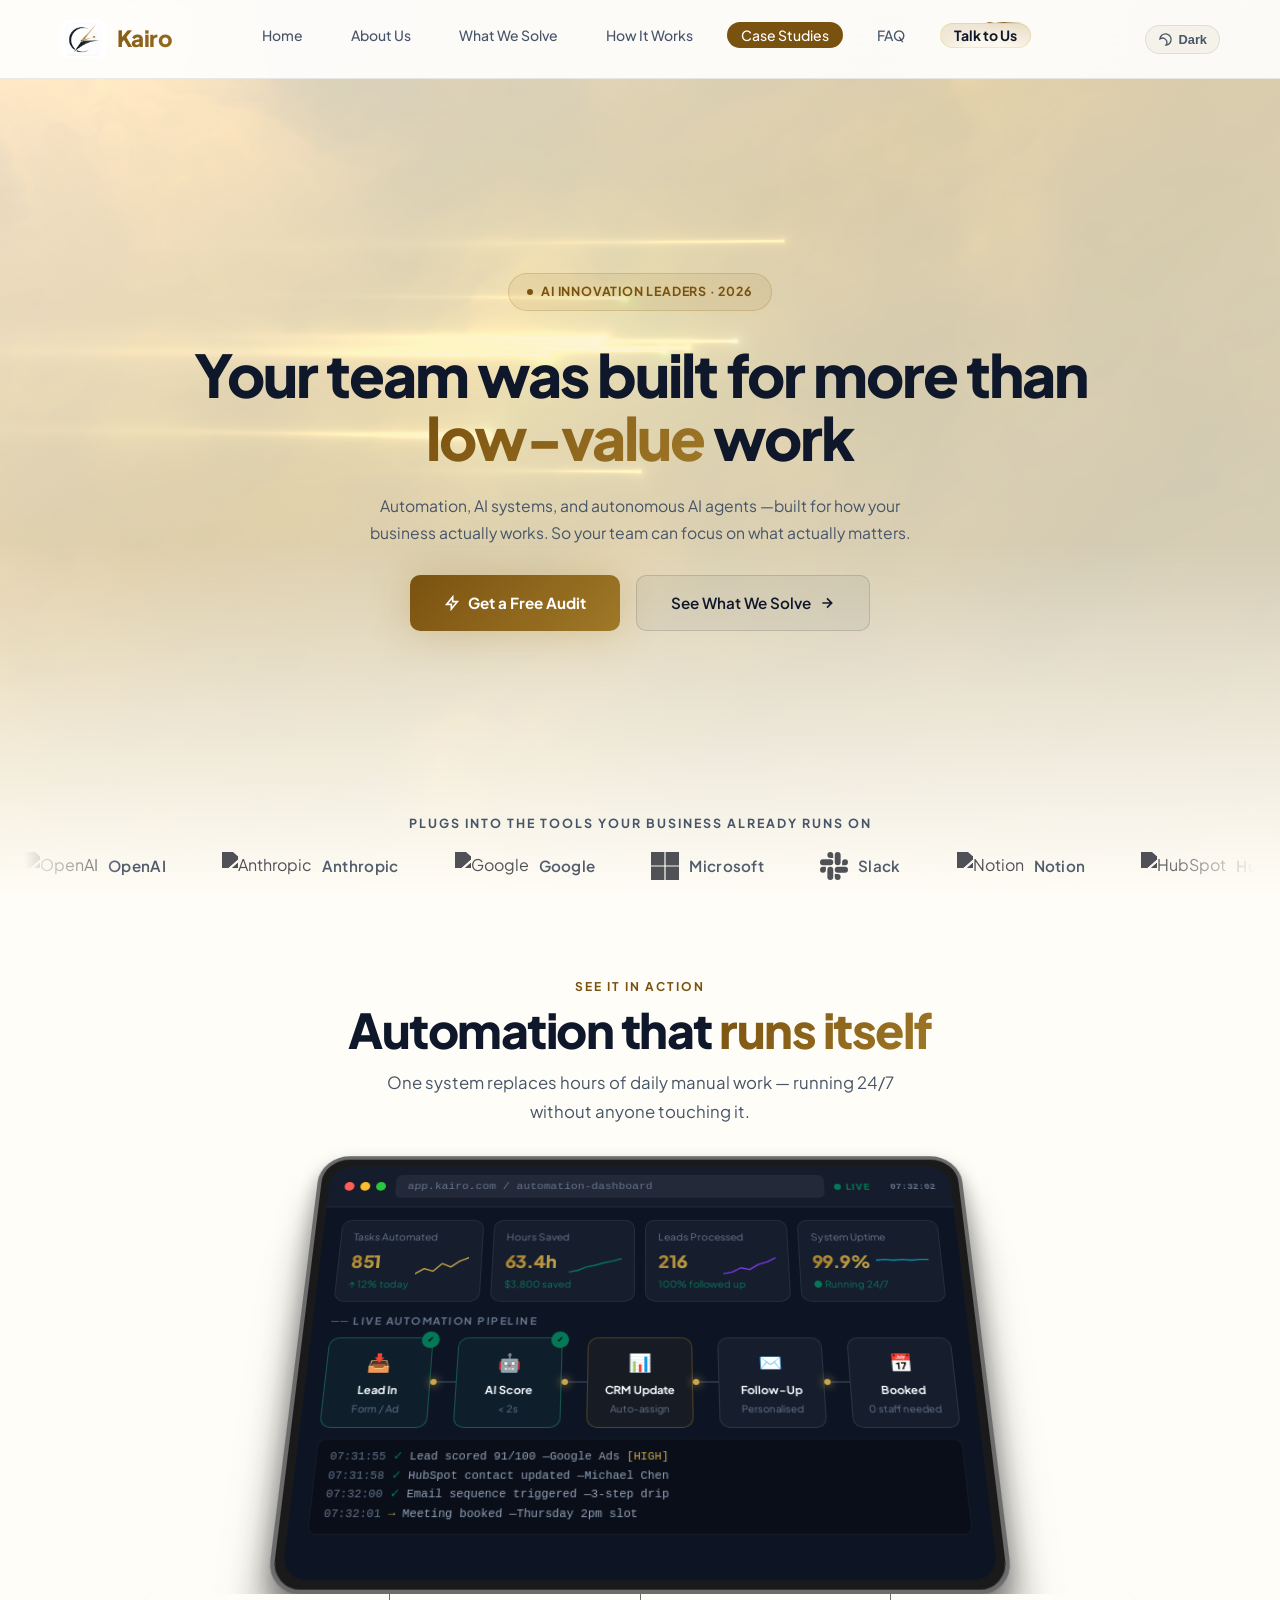
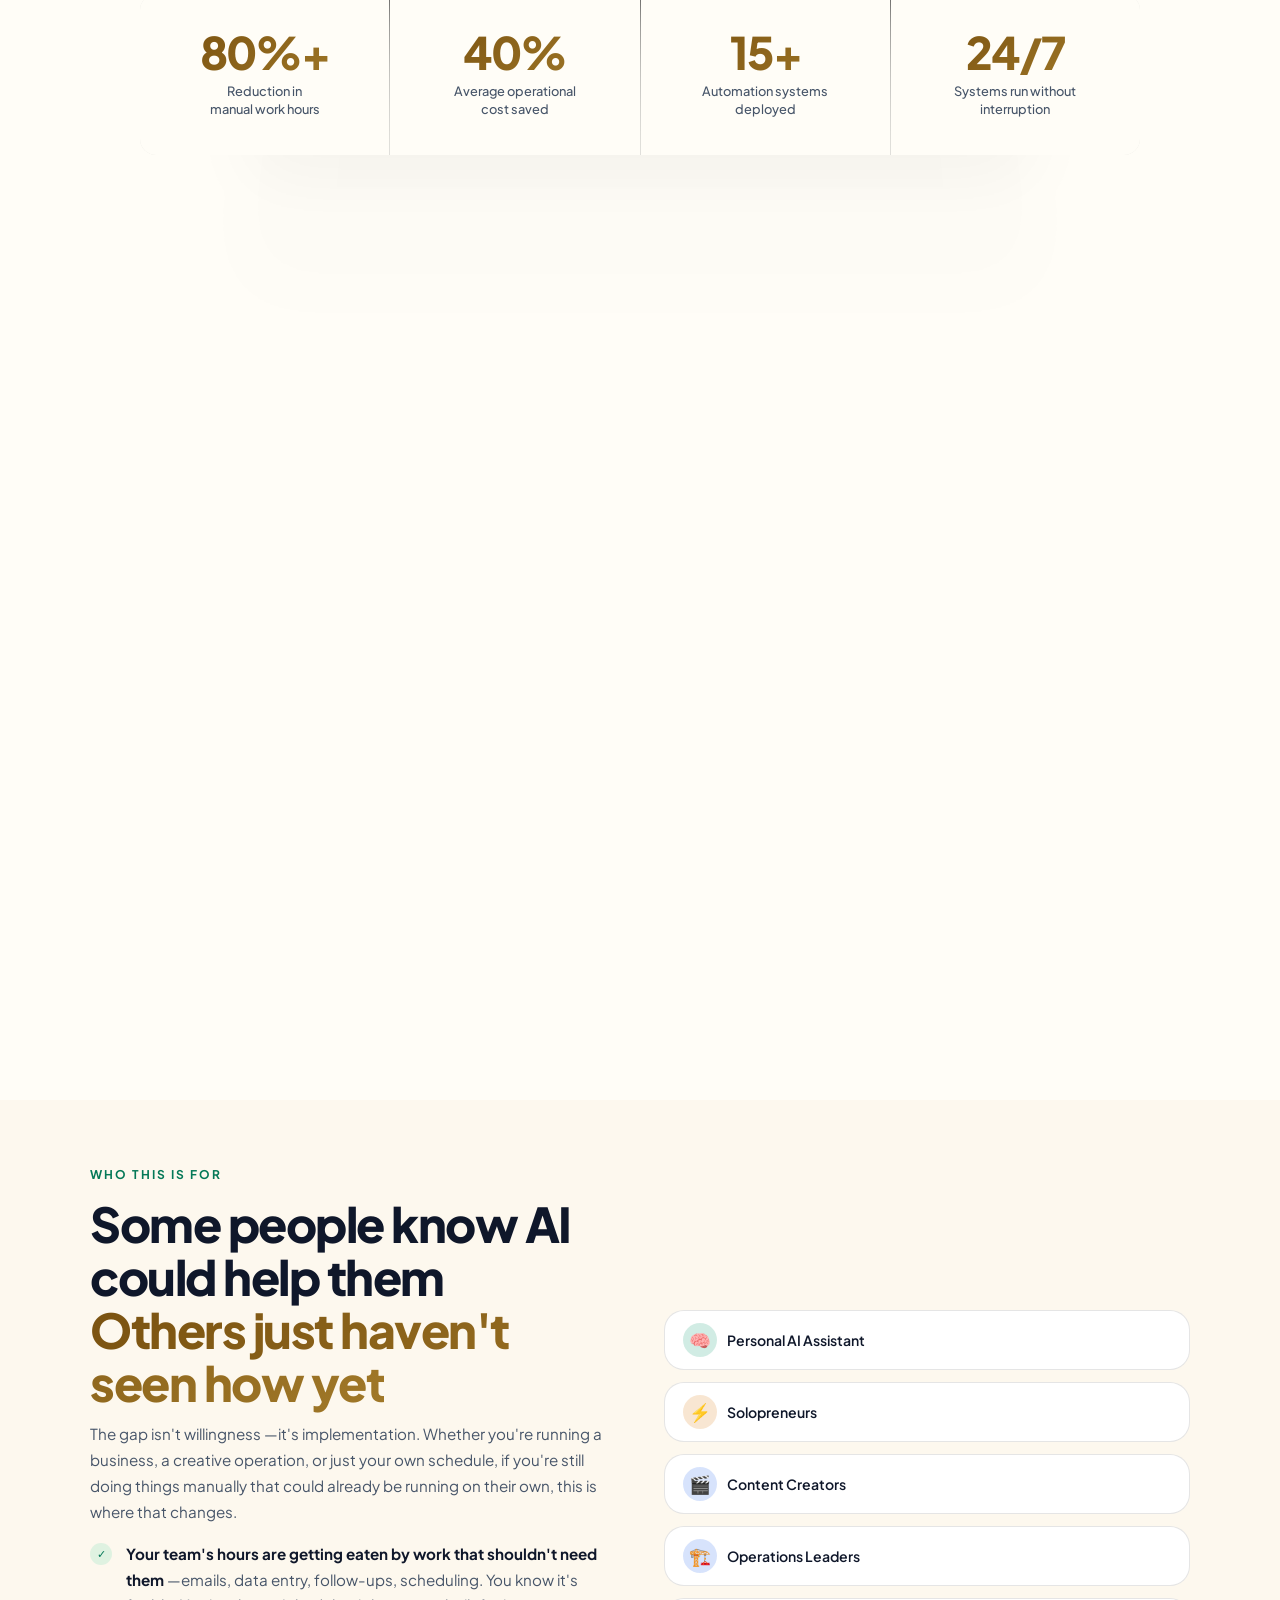
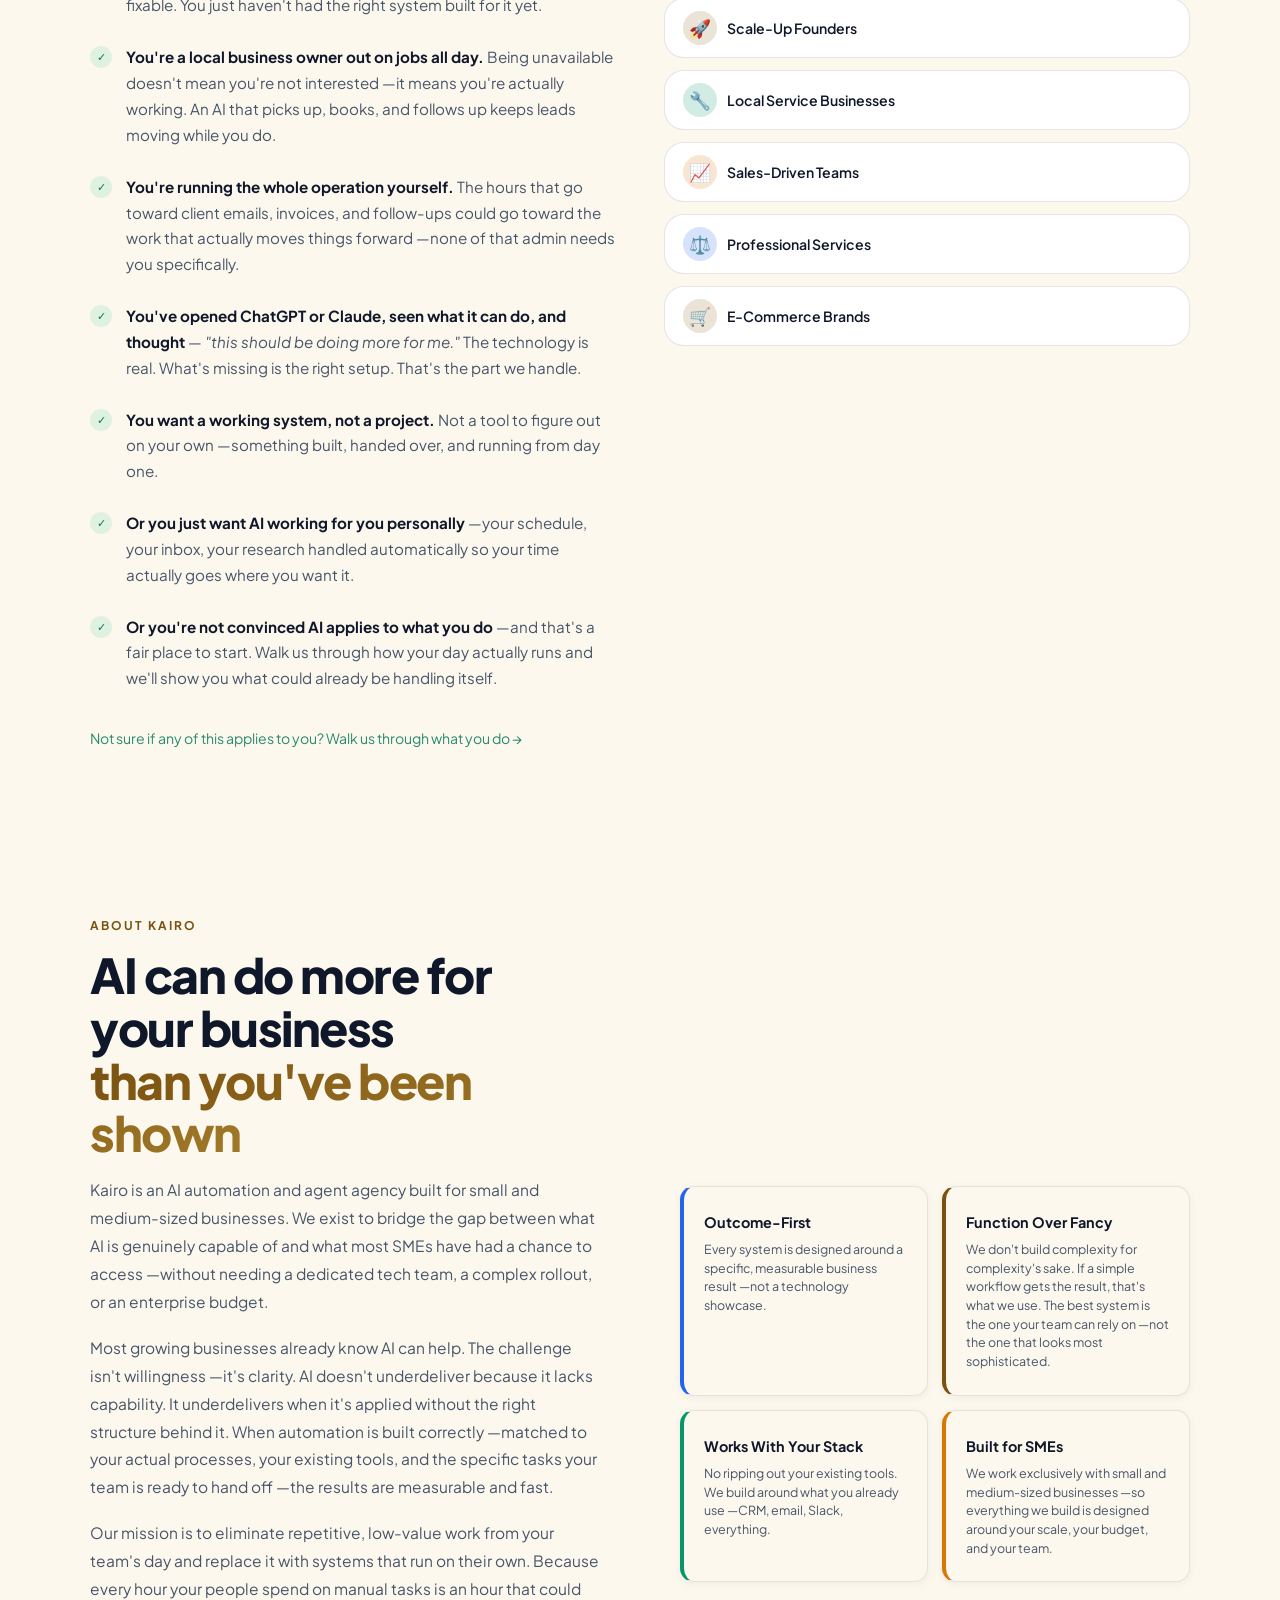
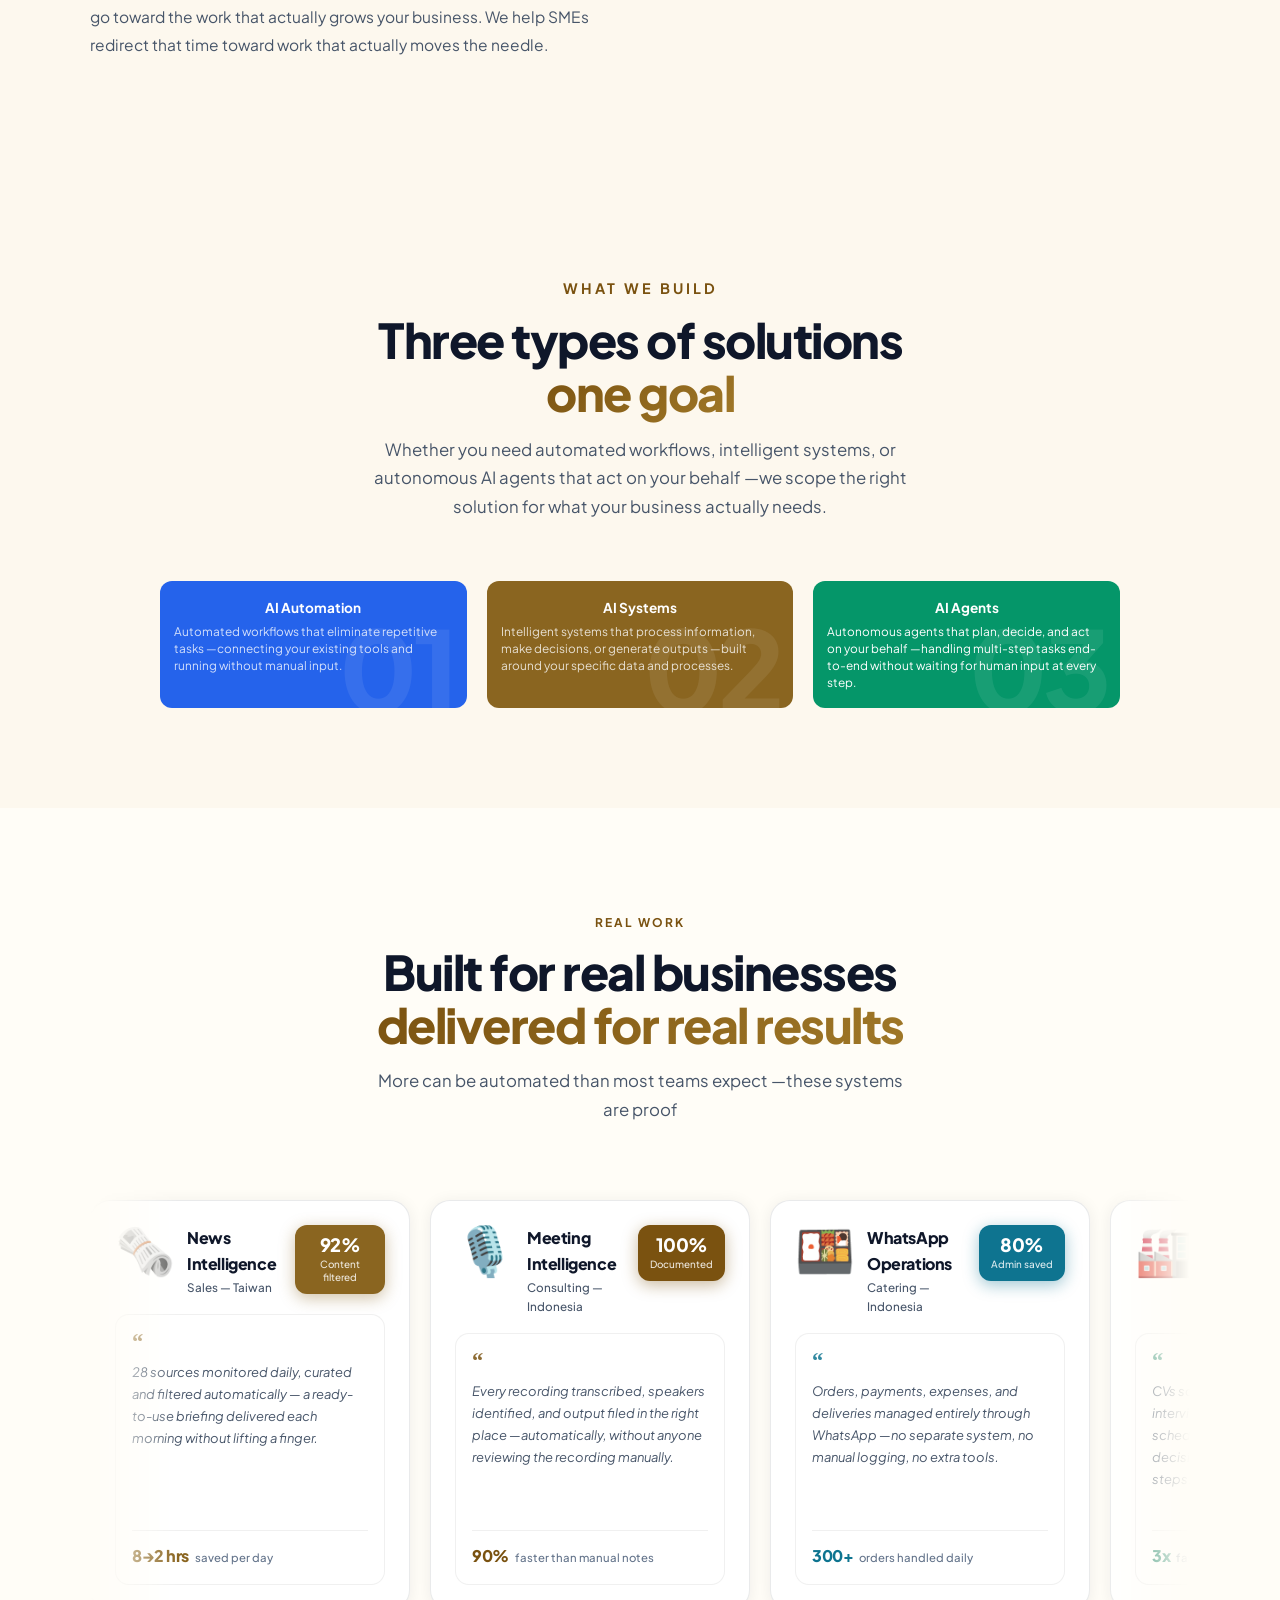
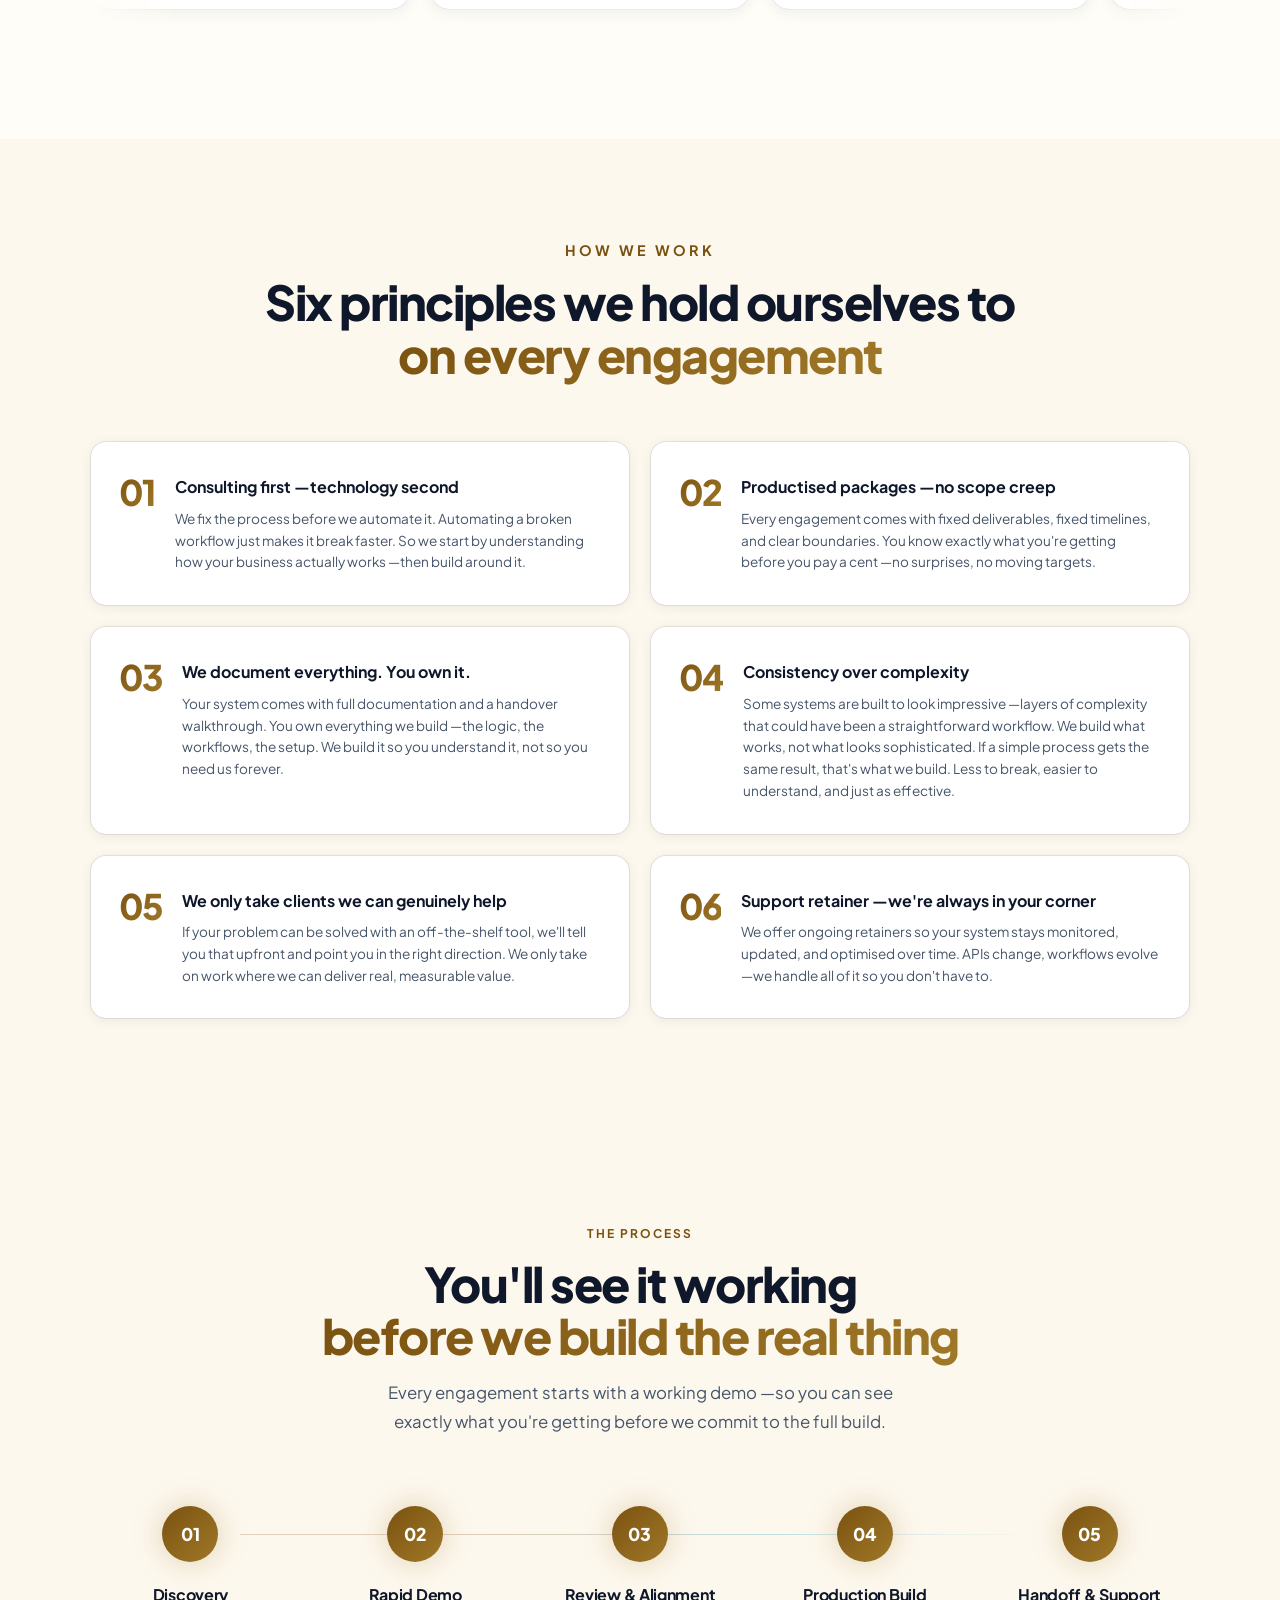
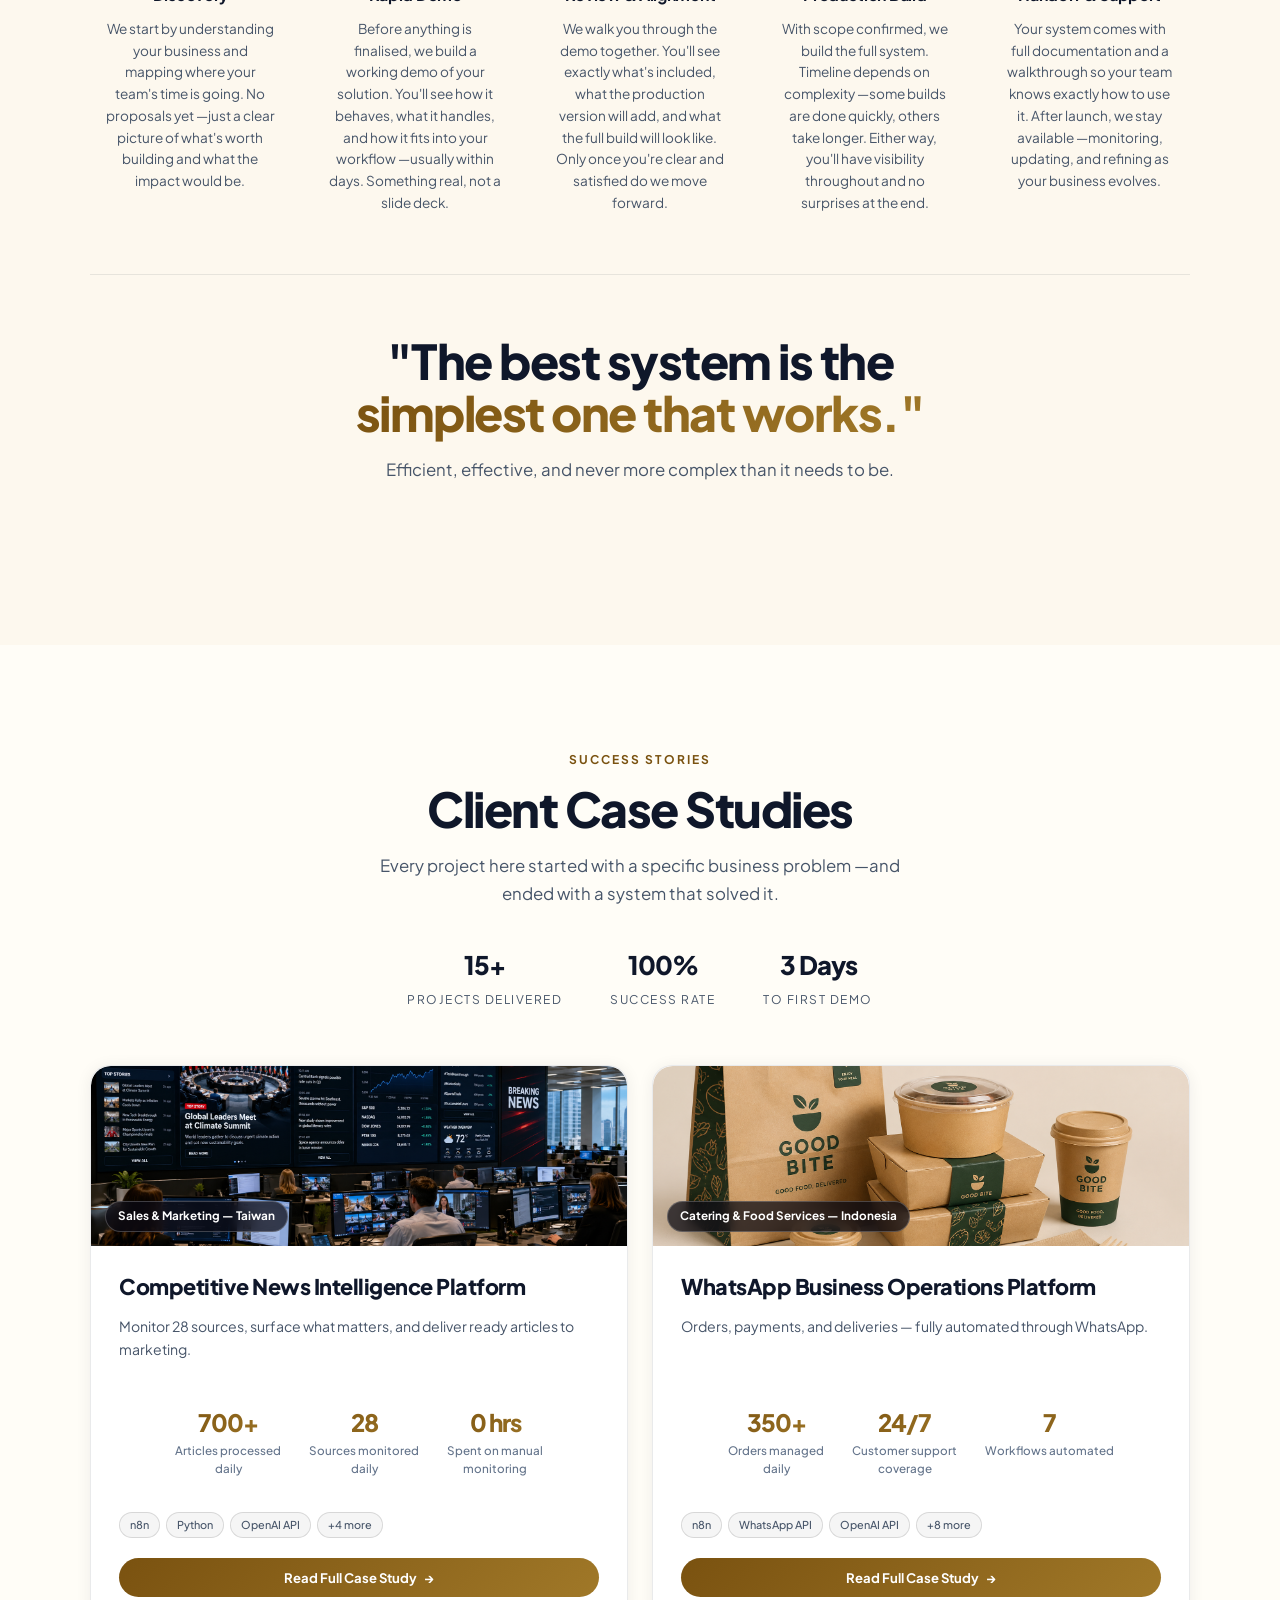
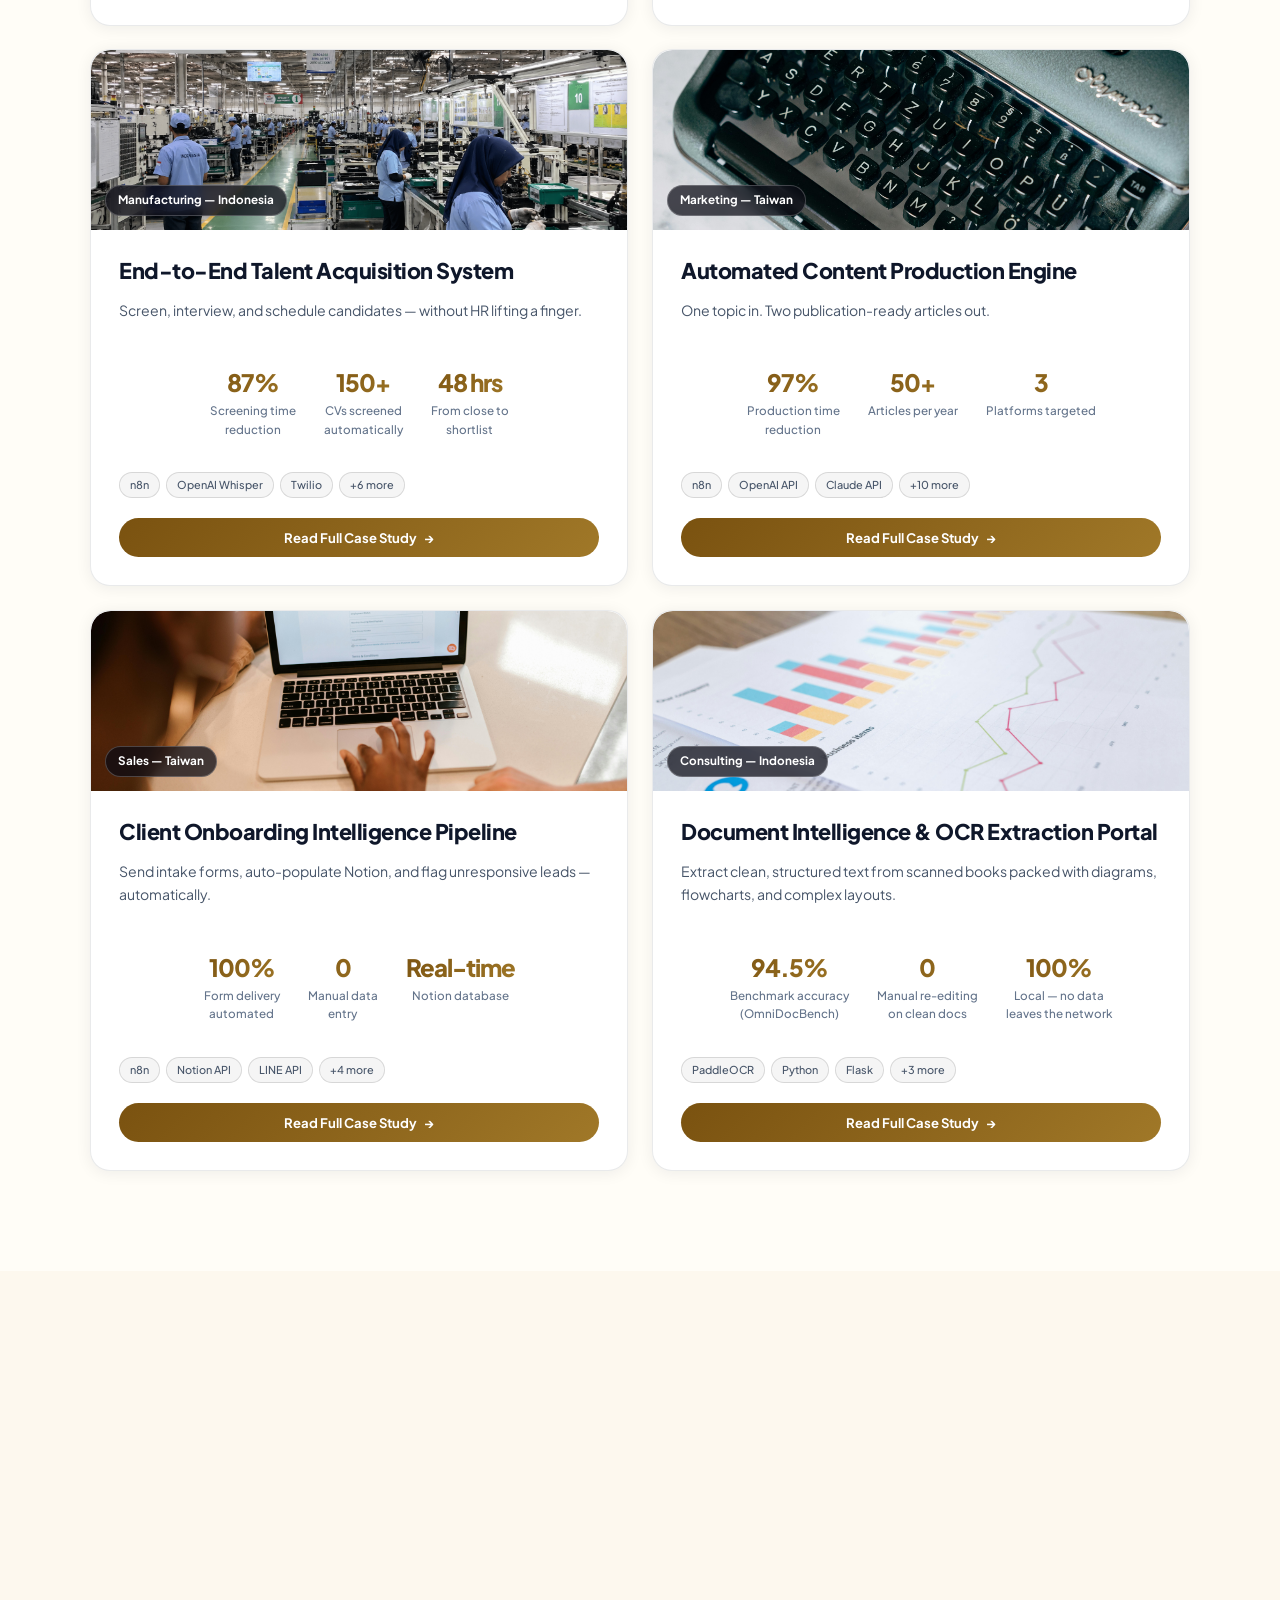
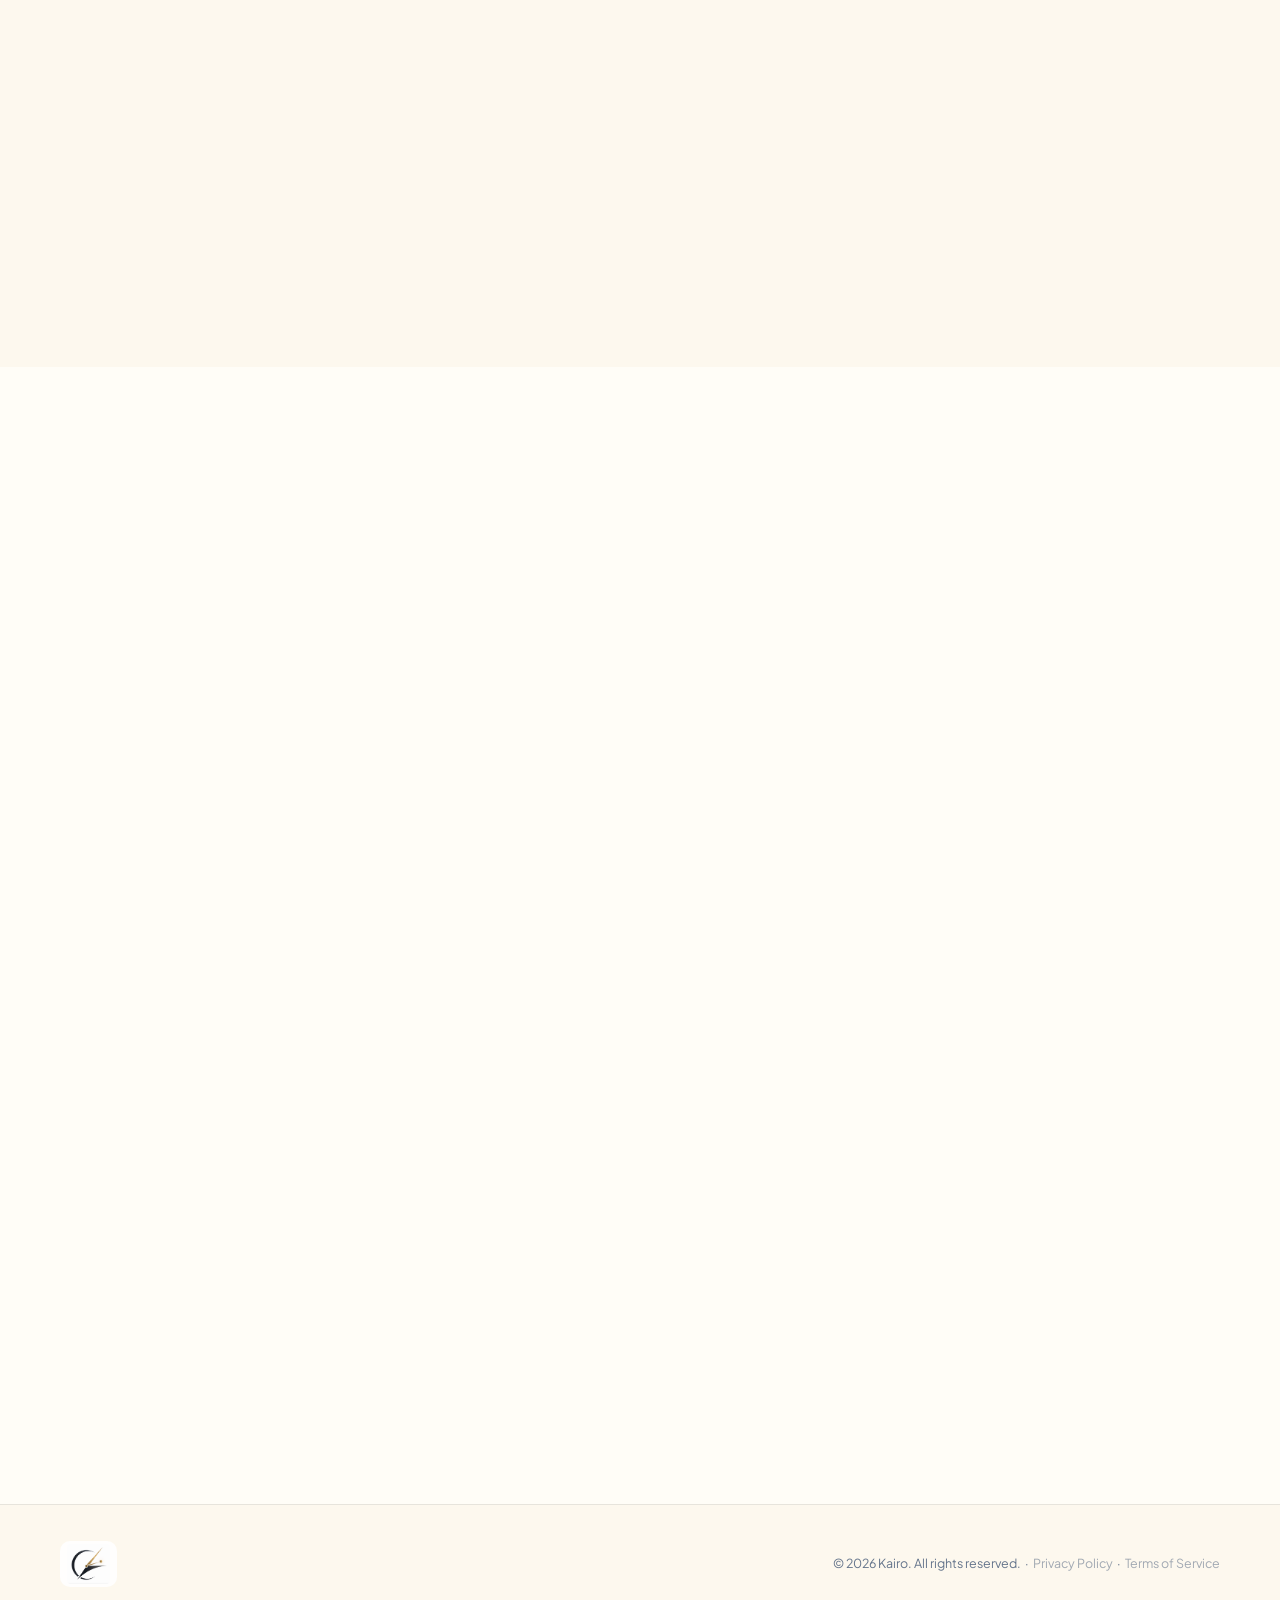
==== index.html @ cf9774d9 "Add files via upload" ====
<!DOCTYPE html>
<html lang="en">
<head>
  <meta charset="UTF-8" />
  <meta name="viewport" content="width=device-width, initial-scale=1.0" />
  <title>Kairo | Your Team Was Built for More Than This</title>
  <meta name="description" content="Kairo builds custom automation systems that eliminate repetitive work, cut overhead, and free your team to focus on what actually grows the business." />
  <link rel="preconnect" href="https://fonts.googleapis.com" />
  <link rel="preconnect" href="https://fonts.gstatic.com" crossorigin />
  <link href="https://fonts.googleapis.com/css2?family=Plus+Jakarta+Sans:wght@300;400;500;600;700;800&display=swap" rel="stylesheet" />
  <style>
    *, *::before, *::after { box-sizing: border-box; margin: 0; padding: 0; }

    :root {
      --bg:      #050811;
      --bg2:     #090f1e;
      --bg3:     #0d1525;
      --surface: rgba(255,255,255,0.04);
      --border:  rgba(255,255,255,0.08);
      --blue:    #4f8ef7;
      --violet:  #8b5cf6;
      --gold:    #c9a84c;
      --cyan:    #22d3ee;
      --red:     #f87171;
      --green:   #34d399;
      --grad:    linear-gradient(135deg, #a07828, #c9a84c);
      --grad2:   linear-gradient(135deg, #c9a84c, #f0d080);
      --text:    #f1f5f9;
      --muted:   #94a3b8;
      --faint:   #64748b;
      --fg:      #f1f5f9;
      --accent:  var(--gold);
    }

    html { scroll-behavior: smooth; }
    body {
      font-family: 'Plus Jakarta Sans', sans-serif;
      background: var(--bg);
      color: var(--text);
      overflow-x: hidden;
      line-height: 1.6;
    }

    /* ── NAVBAR ── */
    nav {
      position: fixed; top: 0; left: 0; right: 0; z-index: 100;
      display: grid;
      grid-template-columns: 1fr auto 1fr;
      align-items: center;
      padding: 20px 60px;
      background: rgba(5,8,17,0.75);
      backdrop-filter: blur(20px);
      border-bottom: 1px solid var(--border);
      transition: padding 0.3s;
    }
    nav.scrolled { padding: 14px 60px; }
    nav > .nav-actions { justify-self: end; display: flex; align-items: center; gap: 8px; }
    .nav-logo {
      display: flex; align-items: center; gap: 10px;
      font-size: 1.4rem; font-weight: 800; letter-spacing: -0.5px;
      background: var(--grad); -webkit-background-clip: text; background-clip: text; -webkit-text-fill-color: transparent;
      text-decoration: none;
    }
    .nav-logo-img {
      height: 38px; width: auto; flex-shrink: 0;
      border-radius: 9px;
      background: rgba(255,255,255,0.93);
      padding: 2px 5px;
    }
    .f-logo-img {
      height: 46px; width: auto;
      border-radius: 10px;
      background: rgba(255,255,255,0.9);
      padding: 3px 7px;
    }
    .f-logo-link { text-decoration: none; display: flex; align-items: center; }
    .nav-links { display: flex; gap: 20px; list-style: none; }
    .nav-links a {
      color: var(--muted); text-decoration: none;
      font-size: 0.875rem; font-weight: 500;
      padding: 4px 14px;
      border-radius: 999px;
      white-space: nowrap;
      transition: color 0.25s, background 0.25s;
    }
    .nav-links a:hover { color: var(--text); }
    .nav-links a.nav-active {
      color: #fff;
      background: #7a5210; /* dark gold — white text 7.2:1 in both modes */
    }
    .nav-links a.nav-cta:hover { color: #fff !important; }

    @property --gradient-angle {
      syntax: "<angle>";
      initial-value: 0deg;
      inherits: false;
    }
    @property --gradient-angle-offset {
      syntax: "<angle>";
      initial-value: 0deg;
      inherits: false;
    }
    @property --gradient-percent {
      syntax: "<percentage>";
      initial-value: 5%;
      inherits: false;
    }
    @property --gradient-shine {
      syntax: "<color>";
      initial-value: white;
      inherits: false;
    }

    .nav-cta {
      --shiny-cta-bg: #000000;
      --shiny-cta-bg-subtle: #1a1818;
      --shiny-cta-highlight: #8a6520;
      --shiny-cta-highlight-subtle: #c9a84c;
      --animation: gradient-angle linear infinite;
      --duration: 3s;
      --shadow-size: 2px;
      --transition: 800ms cubic-bezier(0.25, 1, 0.5, 1);

      isolation: isolate;
      position: relative;
      overflow: hidden;
      -webkit-tap-highlight-color: transparent;
      cursor: pointer;
      outline: none;
      padding: 10px 24px;
      font-size: 0.875rem !important;
      font-weight: 700 !important;
      line-height: 1.2;
      border: 1px solid transparent;
      border-radius: 360px;
      color: #fff !important;
      text-decoration: none;
      display: inline-block;
      background: linear-gradient(var(--shiny-cta-bg), var(--shiny-cta-bg)) padding-box,
        conic-gradient(
          from calc(var(--gradient-angle) - var(--gradient-angle-offset)),
          transparent,
          var(--shiny-cta-highlight) var(--gradient-percent),
          var(--gradient-shine) calc(var(--gradient-percent) * 2),
          var(--shiny-cta-highlight) calc(var(--gradient-percent) * 3),
          transparent calc(var(--gradient-percent) * 4)
        ) border-box;
      box-shadow: inset 0 0 0 1px var(--shiny-cta-bg-subtle);
      transition: var(--transition);
      transition-property: --gradient-angle-offset, --gradient-percent, --gradient-shine;
    }

    .nav-cta:active { translate: 0 1px; }

    .nav-cta::before,
    .nav-cta::after,
    .nav-cta span::before {
      content: "";
      pointer-events: none;
      position: absolute;
      inset-inline-start: 50%;
      inset-block-start: 50%;
      translate: -50% -50%;
      z-index: -1;
    }

    .nav-cta::before {
      --size: calc(100% - var(--shadow-size) * 3);
      --position: 2px;
      --space: calc(var(--position) * 2);
      width: var(--size);
      height: var(--size);
      background: radial-gradient(
        circle at var(--position) var(--position),
        white calc(var(--position) / 4),
        transparent 0
      ) padding-box;
      background-size: var(--space) var(--space);
      background-repeat: space;
      -webkit-mask-image: conic-gradient(
        from calc(var(--gradient-angle) + 45deg),
        black,
        transparent 10% 90%,
        black
      );
      mask-image: conic-gradient(
        from calc(var(--gradient-angle) + 45deg),
        black,
        transparent 10% 90%,
        black
      );
      border-radius: inherit;
      opacity: 0.4;
    }

    .nav-cta::after {
      --animation: shimmer linear infinite;
      width: 100%;
      aspect-ratio: 1;
      background: linear-gradient(-50deg, transparent, var(--shiny-cta-highlight), transparent);
      -webkit-mask-image: radial-gradient(circle at bottom, transparent 40%, black);
      mask-image: radial-gradient(circle at bottom, transparent 40%, black);
      opacity: 0.6;
    }

    .nav-cta span {
      z-index: 1;
      position: relative;
    }

    .nav-cta span::before {
      --size: calc(100% + 1rem);
      width: var(--size);
      height: var(--size);
      box-shadow: inset 0 -1ex 2rem 4px var(--shiny-cta-highlight);
      opacity: 0;
      transition: opacity var(--transition);
      animation: calc(var(--duration) * 1.5) breathe linear infinite;
    }

    /* Animate —matches original: one shared block, custom prop cascade handles per-element name */
    .nav-cta,
    .nav-cta::before,
    .nav-cta::after {
      animation: var(--animation) var(--duration),
        var(--animation) calc(var(--duration) / 0.4) reverse paused;
      animation-composition: add;
    }

    .nav-cta:is(:hover, :focus-visible) {
      --gradient-percent: 20%;
      --gradient-angle-offset: 95deg;
      --gradient-shine: var(--shiny-cta-highlight-subtle);
    }

    .nav-cta:is(:hover, :focus-visible),
    .nav-cta:is(:hover, :focus-visible)::before,
    .nav-cta:is(:hover, :focus-visible)::after {
      animation-play-state: running;
    }

    .nav-cta:is(:hover, :focus-visible) span::before {
      opacity: 1;
    }

    @keyframes gradient-angle { to { --gradient-angle: 360deg; } }
    @keyframes shimmer { to { rotate: 360deg; } }
    @keyframes breathe {
      from, to { scale: 1; }
      50% { scale: 1.2; }
    }

    /* ── HERO ── */
    #hero {
      height: 100vh; display: flex; flex-direction: column;
      align-items: center; justify-content: flex-start;
      text-align: center; padding: 110px 24px 20px;
      position: relative; overflow: hidden;
      background: #000;
    }
    .hero-main {
      display: flex; flex-direction: column; align-items: center;
      flex: 1 1 auto; justify-content: center; width: 100%;
    }
    #heroShader {
      position: absolute; inset: 0; width: 100%; height: 100%;
      z-index: 0; pointer-events: none; touch-action: none;
      opacity: 0.9;
    }
    #hero > *:not(#heroShader) { position: relative; z-index: 1; }
    #hero::after {
      content: ""; position: absolute; inset: 0; z-index: 0; pointer-events: none;
      background:
        radial-gradient(ellipse at 50% 50%, transparent 0%, rgba(5,8,17,0.35) 60%, rgba(5,8,17,0.75) 100%),
        linear-gradient(180deg, rgba(5,8,17,0.2) 0%, transparent 30%, transparent 70%, var(--bg) 100%);
    }

    .hero-badge {
      display: inline-flex; align-items: center; gap: 8px;
      background: rgba(160,120,40,0.1); border: 1px solid rgba(160,120,40,0.25);
      color: var(--gold); padding: 8px 18px; border-radius: 100px;
      font-size: 0.78rem; font-weight: 700; letter-spacing: 0.8px;
      text-transform: uppercase; margin-bottom: 32px;
      animation: fadeUp 0.6s ease both;
    }
    .badge-dot { width: 6px; height: 6px; background: var(--gold); border-radius: 50%; animation: pulse 2s ease infinite; }

    .hero-greeting { font-size: 0.9rem; color: var(--muted); font-weight: 500; margin-bottom: 6px; animation: fadeUp 0.5s 0.1s ease both; }

    .hero-title {
      font-size: clamp(2.2rem, 4.6vw, 4rem);
      font-weight: 800; line-height: 1.08; letter-spacing: -2px;
      margin-bottom: 22px; animation: fadeUp 0.6s 0.15s ease both;
    }
    .gt  { background: var(--grad);  -webkit-background-clip: text; background-clip: text; -webkit-text-fill-color: transparent; }
    .gt2 { background: var(--grad2); -webkit-background-clip: text; background-clip: text; -webkit-text-fill-color: transparent; }

    /* ── ROTATING WORD ── */
    .rw-wrap {
      display: inline-block; position: relative;
      vertical-align: baseline; overflow: visible;
      transition: width 0.45s cubic-bezier(0.25, 1, 0.5, 1);
    }
    .rw-word {
      display: inline-block; white-space: nowrap; font-weight: 800;
      background: var(--grad); -webkit-background-clip: text; background-clip: text; -webkit-text-fill-color: transparent;
      transition: opacity 0.25s ease, transform 0.3s cubic-bezier(0.25, 1, 0.5, 1);
      padding-bottom: 0.15em; margin-bottom: -0.15em;
    }
    .rw-word.rw-out { opacity: 0; transform: translateY(-0.35em); }

    .hero-sub {
      max-width: 560px; color: var(--muted); font-size: 0.98rem; line-height: 1.75;
      margin-bottom: 28px; animation: fadeUp 0.6s 0.2s ease both;
    }
    .hero-btns { display: flex; gap: 16px; flex-wrap: wrap; justify-content: center; animation: fadeUp 0.6s 0.25s ease both; }

    .btn-p {
      display: inline-flex; align-items: center; gap: 8px;
      background: var(--grad); color: #fff; padding: 15px 34px;
      border-radius: 10px; font-weight: 700; font-size: 0.95rem;
      text-decoration: none; box-shadow: 0 0 40px rgba(160,120,40,0.3);
      transition: transform 0.2s, box-shadow 0.2s;
    }
    .btn-p:hover { transform: translateY(-2px); box-shadow: 0 0 60px rgba(160,120,40,0.45); }

    .btn-s {
      display: inline-flex; align-items: center; gap: 8px;
      background: var(--surface); border: 1px solid var(--border);
      color: var(--text); padding: 15px 34px; border-radius: 10px;
      font-weight: 600; font-size: 0.95rem; text-decoration: none;
      transition: background 0.2s, border-color 0.2s, transform 0.2s;
      position: relative; overflow: hidden;
    }
    .btn-s:hover { transform: translateY(-2px); }
    .btn-s .btn-glow { display: none; }
    .btn-s > *:not(.btn-glow) { position: relative; z-index: 1; }

    /* ── STATS ── */
    #stats { width: 100%; margin-top: 16px; }
    .stats-grid {
      display: grid; grid-template-columns: repeat(4, 1fr);
      gap: 1px; background: var(--border);
      max-width: 1000px; margin: 0 auto;
      border-radius: 16px; overflow: hidden;
    }
    .stat-item { background: var(--bg); padding: 36px; text-align: center; }
    .stat-num {
      font-size: 2.8rem; font-weight: 800; letter-spacing: -2px;
      background: var(--grad); -webkit-background-clip: text; background-clip: text; -webkit-text-fill-color: transparent;
      line-height: 1; margin-bottom: 8px;
    }
    .stat-label { color: var(--muted); font-size: 0.8rem; font-weight: 500; line-height: 1.4; }

    /* ── TOOLS LOGO STRIP (inside hero) ── */
    .hero-tools {
      width: 100%;
      margin-top: auto;
      padding-top: 20px;
      animation: fadeUp 0.6s 0.35s ease both;
    }
    .tools-heading {
      text-align: center;
      color: var(--muted);
      font-size: 0.78rem;
      font-weight: 700;
      letter-spacing: 2px;
      text-transform: uppercase;
      margin-bottom: 18px;
      padding: 0 24px;
    }
    .tools-marquee {
      position: relative;
      overflow: hidden;
      width: 100%;
      -webkit-mask-image: linear-gradient(90deg, transparent 0, #000 8%, #000 92%, transparent 100%);
              mask-image: linear-gradient(90deg, transparent 0, #000 8%, #000 92%, transparent 100%);
    }
    .tools-track {
      display: flex;
      gap: 56px;
      width: max-content;
      align-items: center;
      animation: toolsScroll 50s linear infinite;
    }
    .tools-marquee:hover .tools-track { animation-play-state: paused; }
    .tool-item {
      display: inline-flex;
      align-items: center;
      gap: 10px;
      flex-shrink: 0;
      color: #fff;
      opacity: 0.9;
      transition: opacity 0.25s ease, transform 0.25s ease;
    }
    .tool-item:hover { opacity: 1; transform: scale(1.08); }
    .tool-item img,
    .tool-item svg {
      height: 28px;
      width: auto;
      flex-shrink: 0;
      color: #fff;
    }
    .tool-item span {
      color: #fff;
      font-size: 0.95rem;
      font-weight: 600;
      letter-spacing: 0.3px;
      white-space: nowrap;
    }
    [data-theme="light"] .tool-item { color: var(--muted); opacity: 0.85; }
    [data-theme="light"] .tool-item span { color: var(--muted); }
    [data-theme="light"] .tool-item img { filter: brightness(0) opacity(0.5); }
    [data-theme="light"] .tool-item svg { color: var(--muted); }
    @keyframes toolsScroll {
      from { transform: translateX(0); }
      to   { transform: translateX(-50%); }
    }
    @keyframes solveScroll {
      from { transform: translateX(0); }
      to   { transform: translateX(-50%); }
    }

    /* ── SHARED ── */
    section { padding: 100px 60px; position: relative; }
    .inner { max-width: 1100px; margin: 0 auto; }
    .stag { display: inline-block; color: var(--gold); font-size: 0.75rem; font-weight: 700; letter-spacing: 2px; text-transform: uppercase; margin-bottom: 14px; }
    .stag-green { color: var(--green); }
    .stag-violet { color: var(--gold); }
    .sh { font-size: clamp(2rem, 4vw, 3rem); font-weight: 800; letter-spacing: -1.5px; line-height: 1.1; margin-bottom: 16px; }
    .ss { color: var(--muted); font-size: 1.05rem; max-width: 540px; line-height: 1.7; }

    /* ── WHO IS THIS FOR ── */
    #for { background: var(--bg2); padding: 60px 60px; }
    .for-grid { display: grid; grid-template-columns: 1fr 1fr; gap: 48px; align-items: start; }
    .for-left .sh { margin-bottom: 12px; }
    .for-left p { color: var(--muted); font-size: 0.95rem; line-height: 1.7; margin-bottom: 16px; }
    .for-checks { display: flex; flex-direction: column; gap: 10px; }
    .check-item { display: flex; align-items: flex-start; gap: 14px; }
    .check-icon { width: 22px; height: 22px; background: rgba(52,211,153,0.15); border-radius: 50%; display: flex; align-items: center; justify-content: center; font-size: 0.7rem; color: var(--green); flex-shrink: 0; margin-top: 2px; }
    .check-text { font-size: 0.95rem; color: var(--muted); line-height: 1.6; }
    .check-text strong { color: var(--text); }
    .for-cta-link { display: inline-block; margin-top: 20px; font-size: 0.88rem; color: var(--green); text-decoration: none; opacity: 0.85; transition: opacity 0.2s; }
    .for-cta-link:hover { opacity: 1; }
    .for-right { display: grid; grid-template-columns: 1fr 1fr; gap: 10px; padding-top: 150px; }
    .for-card {
      border-radius: 12px; padding: 16px 14px;
      position: relative;
      transition: transform 0.2s, box-shadow 0.2s;
    }
    .for-card:hover { transform: translateY(-3px); box-shadow: 0 8px 32px rgba(0,0,0,0.25); }
    .for-card.ac-blue   { background: #2563eb; --glow-base: 220; }
    .for-card.ac-green  { background: #059669; --glow-base: 150; }
    .for-card.ac-purple { background: #8a6520; --glow-base: 40; }
    .for-card.ac-amber  { background: #d97706; --glow-base: 38;  }
    /* ── GLOW BORDER —shared across all [data-glow] cards ── */
    [data-glow] { position: relative; background-clip: padding-box; }
    [data-glow]::before {
      content: ''; position: absolute; inset: -1px;
      border-radius: inherit; padding: 1px; z-index: -1; pointer-events: none;
      background: radial-gradient(
        150px 150px at var(--mx, -9999px) var(--my, -9999px),
        hsl(var(--glow-base, 220) 100% 65%), transparent 100%
      );
      -webkit-mask: linear-gradient(#fff 0 0) content-box, linear-gradient(#fff 0 0);
      -webkit-mask-composite: xor;
      mask: linear-gradient(#fff 0 0) content-box, linear-gradient(#fff 0 0);
      mask-composite: exclude;
    }
    /* solve-card has overflow:hidden —clear it so the glow ring isn't clipped */
    [data-glow].solve-card { overflow: visible; }
    .proj-card  { overflow: visible; }
    /* per-card-type glow colors via nth-child */
    [data-glow].solve-card:nth-child(1) { --glow-base: 220; }
    [data-glow].solve-card:nth-child(2) { --glow-base: 30;  }
    [data-glow].solve-card:nth-child(3) { --glow-base: 150; }
    [data-glow].solve-card:nth-child(4) { --glow-base: 280; }
    [data-glow].solve-card:nth-child(5) { --glow-base: 190; }
    [data-glow].solve-card:nth-child(6) { --glow-base: 250; }
    [data-glow].solve-card:nth-child(7)  { --glow-base: 330; }
    [data-glow].solve-card:nth-child(8)  { --glow-base: 60;  }
    [data-glow].solve-card:nth-child(9)  { --glow-base: 170; }
    [data-glow].solve-card:nth-child(10) { --glow-base: 15;  }
    [data-glow].solve-card:nth-child(11) { --glow-base: 260; }
    [data-glow].solve-card:nth-child(12) { --glow-base: 120; }
    [data-glow].diff-card:nth-child(1)  { --glow-base: 200; }
    [data-glow].diff-card:nth-child(2)  { --glow-base: 270; }
    [data-glow].diff-card:nth-child(3)  { --glow-base: 160; }
    [data-glow].diff-card:nth-child(4)  { --glow-base: 240; }
    [data-glow].diff-card:nth-child(5)  { --glow-base: 190; }
    [data-glow].diff-card:nth-child(6)  { --glow-base: 300; }
    [data-glow].a-card:nth-child(1)     { --glow-base: 38;  }
    [data-glow].a-card:nth-child(2)     { --glow-base: 220; }
    [data-glow].a-card:nth-child(3)     { --glow-base: 150; }
    [data-glow].a-card:nth-child(4)     { --glow-base: 300; }
    .for-card .ico { font-size: 1.2rem; margin-bottom: 8px; }
    .for-card h4 { font-size: 0.85rem; font-weight: 700; margin-bottom: 4px; color: #fff; }
    .for-card p { color: rgba(255,255,255,0.8); font-size: 0.74rem; line-height: 1.45; }
    /* Green (#059669) and amber (#d97706) are mid-brightness — white text fails 4.5:1. Use dark text. */
    .for-card.ac-green h4, .for-card.ac-green p { color: #fff; }
    .for-card.ac-amber h4, .for-card.ac-amber p { color: #0f172a; }

    /* ── WHO THIS IS FOR — pill layout ── */
    .for-right { display: flex; flex-wrap: wrap; gap: 12px; align-content: flex-start; padding-top: 150px; }
    .for-pill {
      display: inline-flex; flex-direction: column;
      padding: 12px 18px; border-radius: 20px;
      background: var(--surface); border: 1px solid var(--border);
      cursor: default;
      transition: transform 0.22s, border-color 0.22s;
    }
    .for-pill:hover { transform: translateY(-3px); }
    .for-pill.ac-blue:hover   { border-color: rgba(37,99,235,0.55); }
    .for-pill.ac-purple:hover { border-color: rgba(138,101,32,0.55); }
    .for-pill.ac-green:hover  { border-color: rgba(5,150,105,0.55); }
    .for-pill.ac-amber:hover  { border-color: rgba(217,119,6,0.55); }
    .pill-top { display: flex; align-items: center; gap: 10px; }
    .pill-ico {
      width: 34px; height: 34px; border-radius: 50%;
      display: flex; align-items: center; justify-content: center;
      font-size: 1.1rem; flex-shrink: 0;
    }
    .for-pill.ac-blue   .pill-ico { background: rgba(37,99,235,0.18); }
    .for-pill.ac-purple .pill-ico { background: rgba(138,101,32,0.18); }
    .for-pill.ac-green  .pill-ico { background: rgba(5,150,105,0.18); }
    .for-pill.ac-amber  .pill-ico { background: rgba(217,119,6,0.18); }
    .pill-lbl { font-size: 0.88rem; font-weight: 600; color: var(--text); white-space: nowrap; }
    .pill-desc {
      font-size: 0.73rem; color: var(--muted); line-height: 1.5;
      max-height: 0; overflow: hidden; opacity: 0; margin-top: 0;
      transition: max-height 0.3s ease, opacity 0.25s ease, margin-top 0.25s ease;
    }
    .for-pill:hover .pill-desc { max-height: 120px; opacity: 1; margin-top: 8px; }
    [data-theme="light"] .for-pill { background: #fff; border-color: rgba(0,0,0,0.1); }

    /* ── WHAT WE BUILD ── */
    #services { background: var(--bg2); }
    .services-grid { display: grid; grid-template-columns: repeat(3,1fr); gap: 20px; margin-top: 48px; max-width: 960px; margin-left: auto; margin-right: auto; }
    .services-grid .for-card { overflow: hidden; }
    .card-num { position: absolute; bottom: -16px; right: 12px; font-size: 7rem; font-weight: 900; color: rgba(255,255,255,0.08); line-height: 1; pointer-events: none; user-select: none; letter-spacing: -4px; }
    @media(max-width:768px){ .services-grid { grid-template-columns: 1fr; } }

    /* ── WHAT WE ACTUALLY SOLVE ── */
    #solve { background: var(--bg); overflow: hidden; }
    .solve-header { text-align: center; margin-bottom: 60px; }
    .solve-header .ss { margin: 0 auto; }
    .solve-marquee {
      position: relative; overflow: hidden; margin-top: 52px;
      -webkit-mask-image: linear-gradient(90deg, transparent 0, #000 8%, #000 92%, transparent 100%);
              mask-image: linear-gradient(90deg, transparent 0, #000 8%, #000 92%, transparent 100%);
    }
    .solve-track {
      display: flex; gap: 20px; width: max-content;
      align-items: stretch; padding: 16px 0 28px;
      animation: solveScroll 432s linear infinite;
    }
    .solve-marquee:hover .solve-track { animation-play-state: paused; }
    .solve-card {
      width: 320px; flex-shrink: 0;
      background: linear-gradient(145deg,
        rgba(var(--sc-accent-rgb), 0.22) 0%,
        rgba(var(--sc-accent-rgb), 0.08) 45%,
        #060818 85%);
      border: 1px solid rgba(var(--sc-accent-rgb), 0.22);
      border-radius: 20px; padding: 24px;
      position: relative; overflow: hidden;
      box-shadow: 0 4px 32px rgba(var(--sc-accent-rgb), 0.12);
      transition: box-shadow 0.4s, border-color 0.4s, transform 0.1s;
      will-change: transform;
      display: flex; flex-direction: column; gap: 16px;
    }
    .solve-card:hover {
      box-shadow: 0 8px 48px rgba(var(--sc-accent-rgb), 0.26);
      border-color: rgba(var(--sc-accent-rgb), 0.42);
    }
    .solve-card[data-sc-color="blue"]   { --sc-accent: #c9a84c; --sc-accent-rgb: 201,168,76; }
    .solve-card[data-sc-color="violet"] { --sc-accent: #a07828; --sc-accent-rgb: 160,120,40; }
    .solve-card[data-sc-color="cyan"]   { --sc-accent: #22d3ee; --sc-accent-rgb: 34,211,238; }
    .solve-card[data-sc-color="green"]  { --sc-accent: #34d399; --sc-accent-rgb: 52,211,153; }
    .sc-top { display: flex; align-items: flex-start; justify-content: space-between; gap: 12px; }
    .sc-left { display: flex; align-items: flex-start; gap: 12px; }
    .sc-icon {
      font-size: 3rem; line-height: 1;
      flex-shrink: 0; display: flex; align-items: center; justify-content: center;
    }
    .sc-title { font-size: 1rem; font-weight: 800; letter-spacing: -0.4px; margin-bottom: 3px; }
    .sc-industry { color: var(--muted); font-size: 0.73rem; font-weight: 500; display: block; }
    .sc-badge {
      background: var(--sc-accent);
      border-radius: 12px; padding: 10px 12px;
      text-align: center; flex-shrink: 0; min-width: 68px; max-width: 90px;
      box-shadow: 0 4px 16px rgba(var(--sc-accent-rgb), 0.4);
    }
    .sc-badge-val {
      display: block; font-size: 1.15rem; font-weight: 800; letter-spacing: -0.5px;
      color: #0f172a; line-height: 1.1;
    }
    .sc-badge-lbl { display: block; color: rgba(15,23,42,0.72); font-size: 0.62rem; font-weight: 500; margin-top: 3px; line-height: 1.3; }
    .sc-inner {
      background: rgba(255,255,255,0.04);
      border: 1px solid rgba(255,255,255,0.07);
      border-radius: 14px; padding: 16px;
      flex: 1; display: flex; flex-direction: column;
    }
    .sc-qmark {
      font-size: 1.4rem; line-height: 1; font-weight: 800;
      color: var(--sc-accent); margin-bottom: 8px; opacity: 0.85;
      font-family: Georgia, serif;
    }
    .sc-body { color: var(--muted); font-size: 0.81rem; line-height: 1.7; font-style: italic; flex: 1; margin-bottom: 14px; }
    .sc-extra {
      display: flex; align-items: baseline; gap: 6px;
      padding-top: 12px; border-top: 1px solid rgba(255,255,255,0.06);
    }
    .sc-extra-val { font-size: 1rem; font-weight: 800; letter-spacing: -0.5px; color: var(--sc-accent); }
    .sc-extra-lbl { color: var(--faint); font-size: 0.71rem; font-weight: 500; }

    /* ── HOW IT WORKS ── */
    #process { background: var(--bg2); }
    .process-hdr { text-align: center; margin-bottom: 70px; }
    .process-hdr .ss { margin: 0 auto; }
    .steps { display: grid; grid-template-columns: repeat(5, 1fr); gap: 24px; position: relative; }
    .steps::before {
      content: ''; position: absolute; top: 28px;
      left: calc(12.5% + 12px); right: calc(12.5% + 12px);
      height: 1px; background: linear-gradient(90deg, #8a6520, var(--gold), var(--cyan), transparent); opacity: 0.25;
    }
    .step { text-align: center; padding: 0 14px; }
    .step-n {
      width: 56px; height: 56px; border-radius: 50%; background: var(--grad);
      color: #fff; font-size: 1.1rem; font-weight: 800;
      display: flex; align-items: center; justify-content: center;
      margin: 0 auto 20px; position: relative; z-index: 1;
      box-shadow: 0 0 30px rgba(160,120,40,0.3);
    }
    .step h3 { font-size: 1rem; font-weight: 700; margin-bottom: 10px; letter-spacing: -0.3px; }
    .step p { color: var(--muted); font-size: 0.85rem; line-height: 1.6; }

    /* ── PROJECTS ── */
    #projects { background: var(--bg); }
    .proj-hdr { margin-bottom: 56px; text-align: center; }
    .proj-hdr .ss { margin: 0 auto; }
    .proj-stats { display: flex; justify-content: center; gap: 48px; margin-top: 36px; flex-wrap: wrap; }
    .proj-stat-val { font-size: 1.6rem; font-weight: 800; color: var(--fg); letter-spacing: -1px; }
    .proj-stat-lbl { font-size: 0.75rem; color: var(--muted); text-transform: uppercase; letter-spacing: 1.5px; margin-top: 4px; }
    .proj-grid { display: grid; grid-template-columns: repeat(2, 1fr); gap: 24px; }
    .proj-card {
      background:
        radial-gradient(ellipse 90% 55% at 50% 108%, rgba(160,120,40,0.30) 0%, transparent 70%),
        radial-gradient(ellipse 65% 45% at 88% 108%, rgba(201,168,76,0.18) 0%, transparent 65%),
        radial-gradient(ellipse 65% 45% at 12% 108%, rgba(138,101,32,0.18) 0%, transparent 65%),
        #060818;
      border: 1px solid rgba(255,255,255,0.08);
      border-radius: 20px; padding: 0;
      position: relative; overflow: hidden;
      display: flex; flex-direction: column;
      box-shadow:
        0 -6px 50px rgba(160,120,40,0.18),
        inset 0 -2px 28px rgba(138,101,32,0.22);
      transition: box-shadow 0.4s, transform 0.1s;
      will-change: transform;
    }
    .proj-card:hover {
      box-shadow:
        0 -10px 70px rgba(160,120,40,0.30),
        inset 0 -2px 40px rgba(138,101,32,0.35);
    }
    .proj-card-img { width: 100%; height: 180px; position: relative; overflow: hidden; border-radius: 20px 20px 0 0; flex-shrink: 0; }
    .proj-card-img img { width: 100%; height: 100%; object-fit: cover; display: block; }
    .proj-card-img .proj-tag { position: absolute; bottom: 14px; left: 14px; margin-bottom: 0; background: rgba(10,10,20,0.72); border: 1px solid rgba(255,255,255,0.22); color: #fff; backdrop-filter: blur(6px); }
    .proj-card-body { padding: 24px 28px 28px; display: flex; flex-direction: column; flex: 1; }
    .proj-tech-tags { display: flex; flex-wrap: wrap; gap: 6px; margin-top: 16px; margin-bottom: 4px; }
    .proj-tech-tag { font-size: 0.68rem; padding: 3px 10px; border-radius: 100px; background: rgba(255,255,255,0.06); border: 1px solid rgba(255,255,255,0.12); color: var(--muted); font-weight: 500; }
    [data-theme="light"] .proj-tech-tag { background: rgba(0,0,0,0.04); border-color: rgba(0,0,0,0.12); }
    .proj-tag {
      display: inline-flex; align-items: center; gap: 6px;
      background: rgba(201,168,76,0.12); border: 1px solid rgba(201,168,76,0.30);
      color: var(--gold); padding: 5px 12px; border-radius: 100px;
      font-size: 0.73rem; font-weight: 700; margin-bottom: 20px;
    }
    .proj-card h3 { font-size: 1.35rem; font-weight: 800; letter-spacing: -0.5px; margin-bottom: 10px; }
    .proj-card p { color: var(--muted); font-size: 0.88rem; line-height: 1.7; margin-bottom: 24px; }
    .metrics {
      display: flex; gap: 28px; flex-wrap: wrap; justify-content: center;
      border-top: 1px solid rgba(255,255,255,0.08);
      border-bottom: 1px solid rgba(255,255,255,0.08);
      padding: 16px 0; margin-top: auto;
    }
    .metrics > div { text-align: center; }
    .met-val {
      font-size: 1.5rem; font-weight: 800; letter-spacing: -1px;
      background: var(--grad); -webkit-background-clip: text; background-clip: text; -webkit-text-fill-color: transparent;
    }
    .met-lbl { color: var(--faint); font-size: 0.73rem; font-weight: 500; }
    /* View Details button */
    .proj-details-btn {
      display: flex; align-items: center; justify-content: center; gap: 7px;
      width: 100%;
      color: #fff; font-size: 0.82rem; font-weight: 700;
      background: var(--grad); border: none;
      border-radius: 100px; padding: 11px 20px; margin-top: 16px;
      cursor: pointer; font-family: inherit; outline: none;
      transition: opacity 0.2s, transform 0.15s;
    }
    .proj-details-btn:hover { opacity: 0.88; transform: translateY(-1px); }
    .proj-details-btn .btn-arrow { transition: transform 0.2s; display: inline-block; }
    .proj-details-btn:hover .btn-arrow { transform: translateX(3px); }
    [data-theme="light"] .proj-details-btn { background: var(--grad); color: #fff; }
    [data-theme="light"] .proj-details-btn:hover { opacity: 0.88; }
    /* ── PROJECT MODAL ── */
    .proj-modal-overlay {
      position: fixed; inset: 0; z-index: 2000;
      background: rgba(0,0,0,0.82); backdrop-filter: blur(14px);
      display: flex; align-items: center; justify-content: center; padding: 24px;
      opacity: 0; pointer-events: none; transition: opacity 0.3s;
    }
    .proj-modal-overlay.open { opacity: 1; pointer-events: all; }
    .proj-modal {
      background: #06091a;
      border: 1px solid rgba(255,255,255,0.1);
      box-shadow: inset 0 -1px 0 rgba(201,168,76,0.5), inset 0 -2px 40px rgba(138,101,32,0.20);
      border-radius: 24px; padding: 48px;
      max-width: 680px; width: 100%;
      position: relative; overflow: hidden;
      transform: translateY(24px) scale(0.97);
      transition: transform 0.38s cubic-bezier(0.34,1.56,0.64,1);
      max-height: 90vh; overflow-y: auto;
      scrollbar-width: thin; scrollbar-color: rgba(255,255,255,0.1) transparent;
    }
    .proj-modal-overlay.open .proj-modal { transform: translateY(0) scale(1); }
    .proj-modal::before {
      content: ''; position: absolute; bottom: 0; left: 0; right: 0; height: 50%;
      background:
        radial-gradient(ellipse at bottom right, rgba(201,168,76,0.28) 0%, transparent 65%),
        radial-gradient(ellipse at bottom left,  rgba(138,101,32,0.20) 0%, transparent 65%);
      filter: blur(40px); z-index: 0; pointer-events: none;
    }
    .proj-modal > * { position: relative; z-index: 2; }
    .modal-close {
      position: absolute; top: 20px; right: 20px; z-index: 10;
      width: 36px; height: 36px; border-radius: 50%;
      background: rgba(255,255,255,0.06); border: 1px solid rgba(255,255,255,0.1);
      color: var(--muted); font-size: 1.1rem; cursor: pointer;
      display: flex; align-items: center; justify-content: center;
      transition: background 0.2s, color 0.2s;
    }
    .modal-close:hover { background: rgba(255,255,255,0.12); color: #fff; }
    .modal-tag { margin-bottom: 14px; }
    .modal-title { font-size: 1.55rem; font-weight: 800; letter-spacing: -0.5px; margin-bottom: 10px; line-height: 1.2; }
    .modal-intro { color: var(--muted); font-size: 0.9rem; line-height: 1.7; margin-bottom: 28px; }
    .modal-section { margin-bottom: 26px; }
    .modal-section-label {
      font-size: 0.7rem; font-weight: 700; letter-spacing: 1.2px; text-transform: uppercase;
      color: var(--faint); margin-bottom: 8px;
    }
    .modal-section p { color: var(--muted); font-size: 0.87rem; line-height: 1.7; }
    .modal-stack { display: flex; flex-wrap: wrap; gap: 8px; }
    .modal-stack-item {
      background: rgba(255,255,255,0.05); border: 1px solid rgba(255,255,255,0.1);
      border-radius: 100px; padding: 5px 14px; font-size: 0.78rem; font-weight: 600; color: var(--muted);
    }
    .modal-metrics { display: flex; gap: 16px; flex-wrap: wrap; margin-top: 4px; }
    .modal-metric {
      background: rgba(255,255,255,0.03); border: 1px solid rgba(255,255,255,0.08);
      border-radius: 12px; padding: 14px 20px; flex: 1; min-width: 100px;
    }
    .modal-metric .met-val { font-size: 1.5rem; }
    .modal-divider { border: none; border-top: 1px solid rgba(255,255,255,0.07); margin: 24px 0; }
    .modal-cta {
      display: inline-flex; align-items: center; gap: 8px;
      background: var(--grad); color: #fff; border: none;
      border-radius: 10px; padding: 12px 24px;
      font-size: 0.88rem; font-weight: 700; font-family: inherit;
      cursor: pointer; transition: opacity 0.2s, transform 0.2s;
      text-decoration: none;
    }
    .modal-cta:hover { opacity: 0.88; transform: translateY(-1px); }
    .modal-quote {
      border-left: 2px solid rgba(201,168,76,0.5);
      margin: 0 0 10px 0; padding: 12px 18px;
      color: var(--text); font-size: 0.95rem; line-height: 1.65;
      font-style: italic; font-weight: 400;
      background: rgba(201,168,76,0.06); border-radius: 0 8px 8px 0;
    }
    .modal-who {
      color: var(--faint); font-size: 0.78rem; font-weight: 500;
      margin-bottom: 24px; padding-left: 4px;
    }
    .modal-insight {
      background: rgba(160,120,40,0.06); border: 1px solid rgba(160,120,40,0.15);
      border-radius: 12px; padding: 18px 20px; margin-top: 4px; margin-bottom: 24px;
    }
    .modal-insight-label {
      font-size: 0.7rem; font-weight: 700; letter-spacing: 1.2px; text-transform: uppercase;
      color: var(--gold); margin-bottom: 8px;
    }
    .modal-insight p { color: var(--muted); font-size: 0.87rem; line-height: 1.7; }
    .modal-section-body { color: var(--muted); font-size: 0.87rem; line-height: 1.7; }
    .modal-section-body strong { color: var(--fg); font-weight: 700; display: block; margin-top: 14px; margin-bottom: 2px; font-size: 0.88rem; }
    .modal-section-body strong:first-child { margin-top: 0; }
    .modal-section-body ul, .modal-section-body ol { padding-left: 18px; margin-top: 6px; }
    .modal-section-body li { margin-bottom: 5px; }
    .modal-meta { display: flex; gap: 24px; flex-wrap: wrap; margin-bottom: 18px; }
    .modal-meta-item { font-size: 0.8rem; color: var(--muted); }
    .modal-meta-lbl { font-weight: 700; color: var(--fg); margin-right: 5px; }
    .modal-header-metrics { display: flex; gap: 16px; flex-wrap: wrap; margin-bottom: 28px; padding: 16px; background: rgba(255,255,255,0.03); border-radius: 10px; }
    .modal-metrics-summary { color: var(--muted); font-size: 0.87rem; line-height: 1.7; margin-bottom: 10px; }

    /* ── ABOUT ── */
    #about { background: var(--bg2); }
    .about-wrap { display: grid; grid-template-columns: 1fr 1fr; gap: 80px; align-items: start; }
    .about-body { color: var(--muted); font-size: 0.97rem; line-height: 1.8; margin-bottom: 18px; }
    .about-cards { display: grid; grid-template-columns: 1fr 1fr; gap: 14px; padding-top: 275px; }
    .a-card {
      background: var(--bg); border: 1px solid var(--border);
      border-left: 4px solid transparent;
      border-radius: 14px; padding: 24px 20px;
      transition: border-color 0.2s, transform 0.2s;
    }
    .a-card:hover { transform: translateY(-3px); }
    .about-cards .a-card:nth-child(1) { border-left-color: #2563eb; }
    .about-cards .a-card:nth-child(2) { border-left-color: var(--gold); }
    .about-cards .a-card:nth-child(3) { border-left-color: #059669; }
    .about-cards .a-card:nth-child(4) { border-left-color: #d97706; }
    .about-cards .a-card:nth-child(1):hover { box-shadow: 0 8px 28px rgba(37,99,235,0.35); }
    .about-cards .a-card:nth-child(2):hover { box-shadow: 0 8px 28px rgba(138,101,32,0.35); }
    .about-cards .a-card:nth-child(3):hover { box-shadow: 0 8px 28px rgba(5,150,105,0.35); }
    .about-cards .a-card:nth-child(4):hover { box-shadow: 0 8px 28px rgba(217,119,6,0.35); }
    .a-ico { font-size: 1.3rem; margin-bottom: 10px; }
    .a-card h4 { font-size: 0.9rem; font-weight: 700; margin-bottom: 6px; }
    .a-card p { color: var(--muted); font-size: 0.78rem; line-height: 1.5; }

    /* ── CONTACT ── */
    #contact { background: var(--bg); }
    .gs-steps { display: grid; grid-template-columns: repeat(3,1fr); gap: 24px; margin: 48px 0 20px; }
    .gs-step { background: var(--surface); border: 1px solid var(--border); border-radius: 16px; padding: 28px 24px; text-align: center; }
    .gs-num { font-size: 0.72rem; font-weight: 700; letter-spacing: 2px; text-transform: uppercase; color: var(--accent); margin-bottom: 12px; }
    .gs-step h4 { font-size: 1rem; font-weight: 700; margin-bottom: 8px; }
    .gs-step p { color: var(--muted); font-size: 0.83rem; line-height: 1.6; }
    .gs-note { text-align: center; color: var(--muted); font-size: 0.85rem; margin-bottom: 72px; }
    @media(max-width:768px){ .gs-steps { grid-template-columns: 1fr; } }
    .gs-steps-v { display: flex; flex-direction: column; margin: 28px 0 36px; }
    .gs-step-v { display: flex; gap: 20px; align-items: flex-start; padding: 14px 0; border-bottom: 1px solid var(--border); }
    .gs-step-v:last-child { border-bottom: none; }
    .gs-num-v { font-size: 0.7rem; font-weight: 800; letter-spacing: 2px; color: var(--accent); flex-shrink: 0; padding-top: 3px; min-width: 26px; }
    .gs-step-v h4 { font-size: 0.93rem; font-weight: 700; margin: 0 0 3px; }
    .gs-step-v span { color: var(--muted); font-size: 0.82rem; }
    .contact-wrap { display: grid; grid-template-columns: 1fr 1.4fr; gap: 80px; align-items: start; }
    .contact-left h2 { font-size: clamp(1.8rem, 3.5vw, 2.6rem); font-weight: 800; letter-spacing: -1.5px; line-height: 1.1; margin-bottom: 18px; }
    .contact-left p { color: var(--muted); font-size: 0.97rem; line-height: 1.7; margin-bottom: 32px; }
    .c-items { display: flex; flex-direction: column; gap: 14px; }
    .c-item { display: flex; align-items: center; gap: 12px; color: var(--muted); font-size: 0.88rem; }
    .c-ico { width: 38px; height: 38px; background: var(--surface); border: 1px solid var(--border); border-radius: 10px; display: flex; align-items: center; justify-content: center; font-size: 0.95rem; flex-shrink: 0; }

    form {
      background: var(--bg3); border: 1px solid var(--border);
      border-radius: 20px; padding: 40px;
      display: flex; flex-direction: column; gap: 18px;
    }
    .frow { display: grid; grid-template-columns: 1fr 1fr; gap: 16px; }
    .fg { display: flex; flex-direction: column; gap: 7px; }
    .fg label { font-size: 0.78rem; font-weight: 600; color: var(--muted); letter-spacing: 0.3px; }
    .fg input, .fg select, .fg textarea {
      background: rgba(255,255,255,0.04); border: 1px solid var(--border);
      border-radius: 10px; padding: 12px 16px;
      color: var(--text); font-family: inherit; font-size: 0.88rem;
      outline: none; transition: border-color 0.2s, background 0.2s; width: 100%;
    }
    .fg input::placeholder, .fg textarea::placeholder { color: var(--faint); }
    .fg input:focus, .fg select:focus, .fg textarea:focus { border-color: rgba(160,120,40,0.5); background: rgba(160,120,40,0.04); }
    .fg select option { background: #0d1525; color: var(--text); }
    .fg textarea { resize: vertical; min-height: 110px; }
    .btn-sub {
      background: var(--grad); color: #fff; border: none;
      padding: 14px 32px; border-radius: 10px;
      font-weight: 700; font-size: 0.95rem; font-family: inherit;
      cursor: pointer; transition: opacity 0.2s, transform 0.2s;
      box-shadow: 0 0 30px rgba(160,120,40,0.3);
    }
    .btn-sub:hover { opacity: 0.9; transform: translateY(-1px); }

    /* ── CTA BANNER ── */
    #cta-banner {
      padding: 80px 60px; background: var(--bg2);
      border-top: 1px solid var(--border); border-bottom: 1px solid var(--border);
    }
    .cta-inner { max-width: 780px; margin: 0 auto; text-align: center; }
    .cta-inner h2 { font-size: clamp(1.8rem, 3.5vw, 2.8rem); font-weight: 800; letter-spacing: -1.5px; line-height: 1.1; margin-bottom: 16px; }
    .cta-inner p { color: var(--muted); font-size: 1rem; line-height: 1.7; margin-bottom: 36px; }
    .cta-inner .note { color: var(--faint); font-size: 0.8rem; margin-top: 16px; }

    /* ── WHY DIFFERENT ── */
    #different { background: var(--bg2); }
    .diff-header { text-align: center; margin-bottom: 60px; }
    .diff-header .ss { margin: 0 auto; }
    .diff-header .stag { display: block; font-size: 0.9rem; letter-spacing: 3px; }
    .diff-grid { display: grid; grid-template-columns: 1fr 1fr; gap: 20px; }
    .diff-card {
      background: var(--bg3); border: 1px solid var(--border);
      border-radius: 16px; padding: 32px 28px;
      display: grid; grid-template-columns: auto 1fr; gap: 20px; align-items: start;
      transition: border-color 0.2s, transform 0.2s;
    }
    .diff-card:hover { transform: translateY(-3px); }
    .diff-num {
      font-size: 2.2rem; font-weight: 800; letter-spacing: -2px;
      background: var(--grad); -webkit-background-clip: text; background-clip: text; -webkit-text-fill-color: transparent;
      line-height: 1;
    }
    .diff-card h4 { font-size: 1rem; font-weight: 700; margin-bottom: 8px; }
    .diff-card p { color: var(--muted); font-size: 0.85rem; line-height: 1.6; }

    /* ── GUARANTEE ── */
    #guarantee {
      padding: 70px 60px; background: var(--bg);
      border-top: 1px solid var(--border); border-bottom: 1px solid var(--border);
    }
    .guarantee-inner {
      max-width: 900px; margin: 0 auto;
      display: grid; grid-template-columns: auto 1fr; gap: 48px; align-items: center;
    }
    .guarantee-badge {
      width: 130px; height: 130px; border-radius: 50%;
      background: var(--grad); display: flex; flex-direction: column;
      align-items: center; justify-content: center; text-align: center;
      flex-shrink: 0; box-shadow: 0 0 60px rgba(160,120,40,0.25);
    }
    .guarantee-badge .big { font-size: 2rem; font-weight: 800; line-height: 1; }
    .guarantee-badge .small { font-size: 0.65rem; font-weight: 700; letter-spacing: 1px; text-transform: uppercase; opacity: 0.85; }
    .guarantee-right h2 { font-size: clamp(1.5rem, 3vw, 2.2rem); font-weight: 800; letter-spacing: -1px; margin-bottom: 12px; }
    .guarantee-right p { color: var(--muted); font-size: 0.95rem; line-height: 1.7; }
    .guarantee-right .fine { color: var(--faint); font-size: 0.78rem; margin-top: 12px; }

    /* ── TIMEFRAME BADGE ── */
    .solve-time {
      display: inline-flex; align-items: center; gap: 5px;
      background: rgba(52,211,153,0.08); border: 1px solid rgba(52,211,153,0.2);
      color: var(--green); padding: 4px 10px; border-radius: 100px;
      font-size: 0.68rem; font-weight: 700; margin-bottom: 12px; margin-left: 8px;
    }

    /* ── FAQ ── */
    #faq { background: var(--bg2); }
    .faq-wrap { display: grid; grid-template-columns: 1fr 1.6fr; gap: 80px; align-items: start; }
    .faq-left h2 { font-size: clamp(1.8rem, 3vw, 2.4rem); font-weight: 800; letter-spacing: -1.5px; line-height: 1.1; margin-bottom: 16px; }
    .faq-left p { color: var(--muted); font-size: 0.95rem; line-height: 1.7; }
    .faq-list { display: flex; flex-direction: column; gap: 12px; }
    .faq-item {
      background: var(--bg3); border: 1px solid var(--border);
      border-radius: 14px; overflow: hidden; cursor: pointer;
      transition: border-color 0.2s;
    }
    .faq-item.open { border-color: rgba(160,120,40,0.3); }
    .faq-q {
      display: flex; align-items: center; justify-content: space-between;
      padding: 20px 24px; font-size: 0.92rem; font-weight: 600; gap: 16px;
    }
    .faq-icon { font-size: 1.2rem; color: var(--muted); transition: transform 0.3s; flex-shrink: 0; }
    .faq-item.open .faq-icon { transform: rotate(45deg); color: var(--gold); }
    .faq-a {
      max-height: 0; overflow: hidden;
      transition: max-height 0.35s ease, padding 0.3s;
      color: var(--muted); font-size: 0.875rem; line-height: 1.7;
      padding: 0 24px;
    }
    .faq-item.open .faq-a { max-height: 300px; padding: 0 24px 20px; }

    /* ── FOOTER ── */
    footer {
      padding: 36px 60px; border-top: 1px solid var(--border);
      background: var(--bg2); display: flex;
      align-items: center; justify-content: space-between;
    }
    .f-logo { font-size: 1.2rem; font-weight: 800; background: var(--grad); -webkit-background-clip: text; background-clip: text; -webkit-text-fill-color: transparent; }
    .f-copy { color: var(--faint); font-size: 0.78rem; }
    .f-links { display: flex; gap: 24px; list-style: none; }
    .f-links a { color: var(--faint); text-decoration: none; font-size: 0.78rem; transition: color 0.2s; }
    .f-links a:hover { color: var(--muted); }

    /* ── TRUST STRIP ── */
    #trust-strip {
      padding: 18px 60px;
      background: rgba(160,120,40,0.04);
      border-top: 1px solid rgba(160,120,40,0.12);
      border-bottom: 1px solid rgba(160,120,40,0.12);
    }
    .trust-items {
      max-width: 1100px; margin: 0 auto;
      display: flex; align-items: center; justify-content: center;
      gap: 0; flex-wrap: wrap;
    }
    .trust-item {
      display: flex; align-items: center; gap: 8px;
      padding: 8px 28px;
      font-size: 0.8rem; font-weight: 600; color: var(--muted);
      border-right: 1px solid var(--border);
      white-space: nowrap;
    }
    .trust-item:last-child { border-right: none; }
    .trust-item .ti { font-size: 0.95rem; }
    [data-theme="light"] #trust-strip {
      background: rgba(138,101,32,0.05);
      border-color: rgba(138,101,32,0.15);
    }

    /* ── DATA SECURITY ── */
    #security { background: var(--bg); }
    .sec-wrap { display: grid; grid-template-columns: 1fr 1.4fr; gap: 80px; align-items: center; }
    .sec-left h2 { font-size: clamp(1.8rem, 3.5vw, 2.6rem); font-weight: 800; letter-spacing: -1.5px; line-height: 1.1; margin-bottom: 16px; }
    .sec-left p { color: var(--muted); font-size: 0.97rem; line-height: 1.8; margin-bottom: 16px; }
    .sec-left .sec-note {
      display: inline-flex; align-items: center; gap: 8px;
      background: rgba(52,211,153,0.08); border: 1px solid rgba(52,211,153,0.2);
      color: var(--green); padding: 10px 18px; border-radius: 10px;
      font-size: 0.82rem; font-weight: 600; margin-top: 8px;
    }
    .sec-grid { display: grid; grid-template-columns: 1fr 1fr; gap: 14px; }
    .sec-card {
      background: var(--bg3); border: 1px solid var(--border);
      border-radius: 14px; padding: 24px 20px;
      transition: border-color 0.2s, transform 0.2s;
    }
    .sec-card:hover { border-color: rgba(52,211,153,0.3); transform: translateY(-3px); }
    .sec-ico { font-size: 1.4rem; margin-bottom: 12px; }
    .sec-card h4 { font-size: 0.9rem; font-weight: 700; margin-bottom: 6px; }
    .sec-card p { color: var(--muted); font-size: 0.78rem; line-height: 1.5; }
    [data-theme="light"] .sec-card { background: #fff; box-shadow: 0 2px 12px rgba(15,23,42,0.06); }

    /* ── ANIMATIONS ── */
    @keyframes fadeUp { from { opacity:0; transform:translateY(24px); } to { opacity:1; transform:translateY(0); } }
    @keyframes pulse  { 0%,100%{opacity:1;} 50%{opacity:0.4;} }

    .reveal { opacity: 0; transform: translateY(30px); transition: opacity 0.6s ease, transform 0.6s ease; }
    .reveal.visible { opacity: 1; transform: translateY(0); }

    /* ── TOAST ── */
    .toast {
      position: fixed; bottom: 32px; right: 32px;
      background: var(--bg3); border: 1px solid rgba(52,211,153,0.3);
      border-radius: 12px; padding: 16px 24px; color: var(--text);
      font-size: 0.88rem; font-weight: 600;
      box-shadow: 0 20px 40px rgba(0,0,0,0.4);
      transform: translateY(80px); opacity: 0;
      transition: transform 0.4s ease, opacity 0.4s ease; z-index: 999;
    }
    .toast.show { transform: translateY(0); opacity: 1; }

    /* ── LIGHT THEME ── */
    [data-theme="light"] {
      --bg:      #fffdf7;
      --bg2:     #fdf8ee;
      --bg3:     #f9f0d8;
      --surface: rgba(138,101,32,0.06);
      --border:  rgba(15,23,42,0.09);
      --text:    #0f172a;
      --muted:   #475569;
      --faint:   #64748b;
      --fg:      #0f172a;
      /* Accent colors for readability on warm-light backgrounds */
      --blue:    #2563eb;
      --gold:    #7a5210; /* darkened for text contrast on light bg */
      --green:   #047857; /* #059669 = 3.5:1 on light bg; #047857 = 4.6:1 ✓ */
      --violet:  #7c3aed;
      --cyan:    #0891b2;
      --red:     #dc2626;
      --accent:  var(--gold);
      --grad:    linear-gradient(135deg, #7a5210, #a07828);
    }

    /* Body & base */
    [data-theme="light"] body { background: var(--bg); color: var(--text); }

    /* Navbar */
    [data-theme="light"] nav {
      background: rgba(255,255,255,0.90);
      border-bottom-color: var(--border);
    }
    [data-theme="light"] .nav-links a { color: var(--muted); }
    [data-theme="light"] .nav-links a:hover { color: var(--text); }
    [data-theme="light"] .nav-links a.nav-active { color: #fff; } /* was #000: dark on dark violet — unreadable */
    [data-theme="light"] nav > .nav-actions { justify-self: end; }
    [data-theme="light"] .hamburger { color: var(--text); }
    [data-theme="light"] .hamburger:hover { background: rgba(0,0,0,0.05); }
    @media (max-width: 960px) {
      [data-theme="light"] .nav-links { background: #f8faff; border-left-color: var(--border); }
    }

    /* Nav CTA shiny button */
    [data-theme="light"] .nav-cta {
      --shiny-cta-bg: #fdf8ee;
      --shiny-cta-bg-subtle: #f5e8c0;
      --shiny-cta-highlight: #8a6520;
      --shiny-cta-highlight-subtle: #c9a84c;
      color: #0f172a !important;
    }

    /* Hero */
    [data-theme="light"] #hero {
      background: linear-gradient(150deg, #fffdf7 0%, #fdf4d3 40%, #fffbea 100%);
    }
    [data-theme="light"] #heroShader { opacity: 0.20; mix-blend-mode: multiply; }
    [data-theme="light"] #hero::after {
      background: linear-gradient(180deg, transparent 60%, #fffdf7 100%);
    }

    /* Buttons */
    [data-theme="light"] .btn-s {
      background: rgba(15,23,42,0.05);
      border-color: rgba(15,23,42,0.14);
      color: #0f172a;
    }
    [data-theme="light"] .btn-s:hover { transform: translateY(-2px); }

    /* Tools marquee */
    [data-theme="light"] .tool-item,
    [data-theme="light"] .tool-item span { color: #334155; }
    [data-theme="light"] .tool-item img,
    [data-theme="light"] .tool-item svg { filter: brightness(0) saturate(100%) invert(20%) sepia(10%) saturate(500%) hue-rotate(190deg); }

    /* Cards —all get white bg + shadow for depth */
    [data-theme="light"] .solve-card {
      background: linear-gradient(145deg, rgba(var(--sc-accent-rgb), 0.12) 0%, rgba(var(--sc-accent-rgb), 0.04) 50%, #fff 85%);
      border-color: rgba(var(--sc-accent-rgb), 0.2);
      box-shadow: 0 2px 16px rgba(var(--sc-accent-rgb), 0.1);
    }
    [data-theme="light"] .solve-card:hover { box-shadow: 0 8px 32px rgba(var(--sc-accent-rgb), 0.2); }
    [data-theme="light"] .sc-inner { background: #fff; border-color: rgba(0,0,0,0.06); }
    [data-theme="light"] .sc-extra { border-top-color: rgba(0,0,0,0.06); }
    /* Darken per-card accent colors so text is readable on white card bg in light mode */
    [data-theme="light"] .solve-card[data-sc-color="blue"]   { --sc-accent: #a07828; --sc-accent-rgb: 160,120,40; }
    [data-theme="light"] .solve-card[data-sc-color="violet"] { --sc-accent: #7a5210; --sc-accent-rgb: 122,82,16; }
    [data-theme="light"] .solve-card[data-sc-color="cyan"]   { --sc-accent: #0e7490; --sc-accent-rgb: 14,116,144; } /* #0891b2 = 3.7:1 white; #0e7490 = 4.7:1 ✓ */
    [data-theme="light"] .solve-card[data-sc-color="green"]  { --sc-accent: #047857; --sc-accent-rgb: 4,120,87; }  /* #059669 = 3.7:1 white; #047857 = 4.9:1 ✓ */
    [data-theme="light"] .solve-card {
      background: #fff;
      border-color: var(--border);
      box-shadow: 0 2px 16px rgba(15,23,42,0.07);
    }
    [data-theme="light"] .solve-card[data-sc-color="blue"]   { --sc-accent: #8a6520; --sc-accent-rgb: 138,101,32; }
    [data-theme="light"] .sc-badge-val { color: #fff; }
    [data-theme="light"] .sc-badge-lbl { color: rgba(255,255,255,0.85); }
    [data-theme="light"] .proj-card {
      background: #fff;
      border-color: var(--border);
      box-shadow: 0 2px 16px rgba(15,23,42,0.07);
    }
    [data-theme="light"] .proj-card:hover {
      box-shadow: 0 8px 32px rgba(160,120,40,0.14);
    }
    [data-theme="light"] .step-card {
      background: #fff;
      border-color: var(--border);
      box-shadow: 0 2px 12px rgba(15,23,42,0.06);
    }
    [data-theme="light"] .diff-card {
      background: #fff;
      border-color: var(--border);
      box-shadow: 0 2px 12px rgba(15,23,42,0.06);
    }
    [data-theme="light"] [data-glow] { background-clip: padding-box; }

    [data-theme="light"] .a-card {
      background: var(--bg2);
      border-color: var(--border);
      box-shadow: 0 2px 10px rgba(15,23,42,0.05);
    }
    [data-theme="light"] .faq-item {
      background: #fff;
      border-color: var(--border);
      box-shadow: 0 1px 6px rgba(15,23,42,0.05);
    }
    [data-theme="light"] .faq-item.open { border-color: rgba(160,120,40,0.3); }

    /* Form */
    [data-theme="light"] .fg input,
    [data-theme="light"] .fg select,
    [data-theme="light"] .fg textarea {
      background: #fff;
      border-color: rgba(15,23,42,0.12);
      color: #0f172a;
    }
    [data-theme="light"] .fg input::placeholder,
    [data-theme="light"] .fg textarea::placeholder { color: var(--faint); }
    [data-theme="light"] .fg select option { background: #fff; color: #0f172a; }
    [data-theme="light"] .fg input:focus,
    [data-theme="light"] .fg select:focus,
    [data-theme="light"] .fg textarea:focus {
      border-color: rgba(160,120,40,0.5);
      background: rgba(160,120,40,0.03);
    }

    /* Contact form container */
    [data-theme="light"] form {
      background: #fff;
      border-color: var(--border);
      box-shadow: 0 4px 24px rgba(15,23,42,0.08);
    }

    /* Guarantee badge — gradient background, always needs white text */
    [data-theme="light"] .guarantee-badge { color: #fff; }

    /* Scroll showcase mockup — hardcoded dark bg (#1a1a1a), force dark-mode text vars inside */
    [data-theme="light"] .scroll-card-wrap {
      --text:  #f1f5f9;
      --muted: #94a3b8;
      --faint: #64748b;
      --fg:    #f1f5f9;
      --gold:  #c9a84c;
      --grad:  linear-gradient(135deg, #a07828, #c9a84c);
      color: #f1f5f9;
    }

    /* Project modal — hardcoded dark bg, so force dark-mode text vars inside it */
    [data-theme="light"] .proj-modal {
      --text:  #f1f5f9;
      --muted: #94a3b8;
      --faint: #64748b;
      --fg:    #f1f5f9;
      color: #f1f5f9;
    }
    [data-theme="light"] .modal-close { color: #94a3b8; }
    [data-theme="light"] .modal-title { color: #f1f5f9; }

    /* Toast */
    [data-theme="light"] .toast {
      background: #fff;
      border-color: rgba(52,211,153,0.3);
      box-shadow: 0 8px 30px rgba(15,23,42,0.12);
    }

    /* ── THEME TOGGLE BUTTON ── */
    .theme-toggle {
      background: var(--surface);
      border: 1px solid var(--border);
      border-radius: 50px;
      cursor: pointer;
      display: flex; align-items: center; gap: 6px;
      padding: 6px 12px;
      font-size: 0.8rem; font-weight: 600;
      color: var(--muted);
      transition: background 0.2s, color 0.2s, border-color 0.2s;
      white-space: nowrap;
    }
    .theme-toggle:hover { background: var(--border); color: var(--text); }
    .theme-toggle svg { flex-shrink: 0; transition: transform 0.4s ease; }
    [data-theme="light"] .theme-toggle svg { transform: rotate(180deg); }

    /* ── CONTAINER SCROLL SHOWCASE ── */
    #scroll-showcase {
      height: 200vh;
      position: relative;
      background: var(--bg);
    }
    .scroll-perspective {
      position: sticky;
      top: 0;
      height: 100vh;
      display: flex;
      flex-direction: column;
      align-items: center;
      justify-content: center;
      padding: 3.5rem 2rem 1.5rem;
      perspective: 1000px;
    }
    .scroll-header {
      max-width: 64rem;
      margin: 0 auto;
      text-align: center;
      padding: 0 24px;
    }
    .scroll-header .stag { display: block; margin-bottom: 8px; }
    .scroll-header .sh { margin-bottom: 12px; }
    .scroll-header .ss { margin: 0 auto; }
    .scroll-card-wrap {
      max-width: 64rem;
      margin: 12px auto 0;
      border-radius: 30px;
      border: 4px solid #6C6C6C;
      padding: 8px;
      background: #1a1a1a;
      box-shadow: 0 0 #0000004d, 0 9px 20px #0000004a, 0 37px 37px #00000042,
                  0 84px 50px #00000026, 0 149px 60px #0000000a, 0 233px 65px #00000003;
      will-change: transform;
    }
    .scroll-card-inner {
      height: 26rem;
      width: 100%;
      overflow: hidden;
      border-radius: 22px;
      background: #0d1525;
    }
    /* mockup inside the card */
    .mockup-bar {
      display: flex; align-items: center; gap: 10px;
      padding: 10px 16px;
      border-bottom: 1px solid rgba(255,255,255,0.07);
      background: rgba(255,255,255,0.03);
    }
    .mockup-dots { display: flex; gap: 6px; }
    .mockup-dots span {
      width: 10px; height: 10px; border-radius: 50%;
    }
    .mockup-dots span:nth-child(1) { background: #ff5f57; }
    .mockup-dots span:nth-child(2) { background: #febc2e; }
    .mockup-dots span:nth-child(3) { background: #28c840; }
    .mockup-url {
      flex: 1; background: rgba(255,255,255,0.06);
      border-radius: 6px; padding: 4px 12px;
      font-size: 0.72rem; color: var(--faint);
      font-family: monospace;
    }
    .mockup-body {
      padding: 14px 18px 0;
      height: calc(100% - 42px);
      overflow: hidden;
    }
    .mockup-stat-row {
      display: grid; grid-template-columns: repeat(4, 1fr); gap: 10px;
      margin-bottom: 12px;
    }
    .mockup-stat {
      background: rgba(255,255,255,0.04);
      border: 1px solid rgba(255,255,255,0.07);
      border-radius: 10px; padding: 10px 12px;
    }
    .mockup-stat .m-label { font-size: 0.65rem; color: var(--faint); margin-bottom: 3px; }
    .mockup-stat .m-value {
      font-size: 1.15rem; font-weight: 800; letter-spacing: -0.5px;
      background: var(--grad); -webkit-background-clip: text;
      background-clip: text; -webkit-text-fill-color: transparent;
    }
    .mockup-stat .m-delta { font-size: 0.62rem; color: var(--green); margin-top: 2px; }
    .mockup-flow-label {
      font-size: 0.65rem; font-weight: 700; letter-spacing: 1.5px;
      text-transform: uppercase; color: var(--faint); margin-bottom: 8px;
    }
    .mockup-flow {
      display: flex; align-items: center; gap: 0;
    }
    .flow-node {
      display: flex; flex-direction: column; align-items: center;
      background: rgba(255,255,255,0.04);
      border: 1px solid rgba(255,255,255,0.09);
      border-radius: 10px; padding: 10px 12px;
      flex: 1; text-align: center; position: relative;
    }
    .flow-node.active { border-color: rgba(160,120,40,0.4); background: rgba(160,120,40,0.07); }
    .flow-node.done  { border-color: rgba(52,211,153,0.3); background: rgba(52,211,153,0.05); }
    .flow-node .fn-icon { font-size: 1.1rem; margin-bottom: 5px; }
    .flow-node .fn-name { font-size: 0.68rem; font-weight: 700; color: var(--text); }
    .flow-node .fn-sub  { font-size: 0.6rem; color: var(--faint); margin-top: 2px; }
    .flow-node .fn-badge {
      position: absolute; top: -7px; right: -7px;
      background: var(--green); color: #000;
      font-size: 0.5rem; font-weight: 800;
      padding: 2px 5px; border-radius: 99px;
    }
    .flow-arrow {
      width: 24px; flex-shrink: 0; display: flex;
      align-items: center; justify-content: center;
      color: var(--faint); font-size: 0.9rem;
    }
    .mockup-log {
      margin-top: 10px;
      background: rgba(0,0,0,0.3);
      border-radius: 8px; padding: 8px 12px;
      font-family: monospace; font-size: 0.67rem;
      color: var(--muted); line-height: 1.65;
      border: 1px solid rgba(255,255,255,0.05);
    }
    .log-line .ts { color: var(--faint); }
    .log-line .ok { color: var(--green); }
    .log-line .hi { color: var(--gold); }
    /* dashboard extras */
    .dash-live {
      display: flex; align-items: center; gap: 5px;
      font-size: 0.6rem; font-weight: 800; letter-spacing: 1px;
      color: var(--green); margin-left: auto;
    }
    .live-pulse {
      width: 7px; height: 7px; border-radius: 50%;
      background: var(--green);
      animation: livePulse 1.2s ease infinite;
    }
    @keyframes livePulse {
      0%, 100% { opacity: 1; transform: scale(1); box-shadow: 0 0 0 0 rgba(52,211,153,0.5); }
      50%       { opacity: 0.6; transform: scale(0.85); box-shadow: 0 0 0 4px rgba(52,211,153,0); }
    }
    .dash-clock {
      font-size: 0.6rem; font-weight: 700; font-family: monospace;
      color: var(--faint); white-space: nowrap; margin-left: 10px;
    }
    .stat-mid {
      display: flex; align-items: flex-end; justify-content: space-between;
      gap: 6px; margin: 3px 0 2px;
    }
    .sparkline { width: 52px; height: 22px; flex-shrink: 0; }
    .spark-line {
      fill: none; stroke-width: 1.5;
      stroke-linecap: round; stroke-linejoin: round;
      stroke-dasharray: 200; stroke-dashoffset: 200;
      animation: sparkDraw 1.6s ease forwards;
    }
    .sk1 { stroke: var(--gold);   animation-delay: 0.0s; }
    .sk2 { stroke: var(--green);  animation-delay: 0.2s; }
    .sk3 { stroke: var(--violet); animation-delay: 0.4s; }
    .sk4 { stroke: var(--cyan);   animation-delay: 0.6s; }
    @keyframes sparkDraw { to { stroke-dashoffset: 0; } }
    .flow-conn {
      flex: 0 0 24px; height: 2px;
      background: rgba(255,255,255,0.12);
      position: relative; align-self: center;
    }
    .flow-pkt {
      position: absolute; width: 6px; height: 6px;
      border-radius: 50%; top: -2px; left: 0;
      background: var(--gold); box-shadow: 0 0 8px var(--gold);
      animation: pktMove 2s linear infinite;
    }
    @keyframes pktMove {
      0%   { left: 0;                   opacity: 0; }
      8%   { opacity: 1; }
      92%  { opacity: 1; }
      100% { left: calc(100% - 6px);    opacity: 0; }
    }
    .log-entry-new { animation: logIn 0.35s ease; }
    @keyframes logIn {
      from { opacity: 0; transform: translateY(-6px); }
      to   { opacity: 1; transform: translateY(0); }
    }

    /* ── HAMBURGER BUTTON ── */
    .hamburger {
      display: none;
      width: 48px; height: 48px;
      flex-direction: column; justify-content: center; align-items: center; gap: 5px;
      background: none; border: none; cursor: pointer; color: var(--text);
      border-radius: 10px; transition: background 0.2s;
      flex-shrink: 0;
    }
    .hamburger:hover { background: rgba(255,255,255,0.06); }
    .ham-bar {
      width: 22px; height: 2px;
      background: currentColor; border-radius: 2px;
      transition: transform 0.35s cubic-bezier(0.4,0,0.2,1), opacity 0.35s cubic-bezier(0.4,0,0.2,1);
    }
    .hamburger.active .ham-bar:nth-child(1) { transform: rotate(45deg) translateY(7px); }
    .hamburger.active .ham-bar:nth-child(2) { opacity: 0; transform: scaleX(0); }
    .hamburger.active .ham-bar:nth-child(3) { transform: rotate(-45deg) translateY(-7px); }

    /* ── MOBILE BACKDROP ── */
    .nav-backdrop {
      position: fixed; inset: 0; z-index: 150;
      background: rgba(0,0,0,0.55);
      backdrop-filter: blur(4px);
      opacity: 0; pointer-events: none;
      transition: opacity 0.35s ease;
    }
    .nav-backdrop.open { opacity: 1; pointer-events: auto; }

    /* ── RESPONSIVE ── */
    @media (max-width: 960px) {
      nav { padding: 16px 24px; display: flex; justify-content: space-between; }
      nav.scrolled { padding: 12px 24px; }
      nav > .nav-actions { justify-self: unset; }

      /* Hamburger visible, nav-links become a right-side drawer */
      .hamburger { display: flex; }
      .nav-links {
        position: fixed; top: 0; right: 0;
        width: min(300px, 80vw); height: 100dvh;
        background: #090f1e;
        border-left: 1px solid var(--border);
        flex-direction: column; gap: 4px;
        padding: 100px 28px 40px;
        transform: translateX(100%);
        transition: transform 0.35s cubic-bezier(0.4,0,0.2,1);
        z-index: 200;
        overflow-y: auto;
      }
      .nav-links.open { transform: translateX(0); }

      /* Staggered link entrance */
      .nav-links li {
        opacity: 0; transform: translateX(20px);
        transition: opacity 0.3s ease, transform 0.3s ease;
      }
      .nav-links.open li:nth-child(1) { opacity:1; transform:none; transition-delay:0.06s; }
      .nav-links.open li:nth-child(2) { opacity:1; transform:none; transition-delay:0.10s; }
      .nav-links.open li:nth-child(3) { opacity:1; transform:none; transition-delay:0.14s; }
      .nav-links.open li:nth-child(4) { opacity:1; transform:none; transition-delay:0.18s; }
      .nav-links.open li:nth-child(5) { opacity:1; transform:none; transition-delay:0.22s; }
      .nav-links.open li:nth-child(6) { opacity:1; transform:none; transition-delay:0.26s; }
      .nav-links.open li:nth-child(7) { opacity:1; transform:none; transition-delay:0.30s; }

      /* Bigger tap targets inside drawer */
      .nav-links a {
        display: flex; align-items: center;
        padding: 14px 18px; border-radius: 12px;
        font-size: 1rem; min-height: 48px;
      }
      .nav-links a.nav-cta {
        margin-top: 12px; justify-content: center;
        padding: 14px 18px; font-size: 1rem !important;
      }

      section { padding: 70px 24px; }
      #stats, #cta-banner { padding: 50px 24px; }
      footer { padding: 28px 24px; flex-direction: column; gap: 16px; text-align: center; }
      .stats-grid, .pain-grid { grid-template-columns: 1fr; }
      .for-grid, .about-wrap, .contact-wrap { grid-template-columns: 1fr; gap: 40px; }
      .for-right, .about-cards { grid-template-columns: 1fr 1fr; }
      #scroll-showcase { height: 200vh; }
      .scroll-perspective { padding: 4rem 1rem 1rem; }
      .scroll-card-inner { height: 20rem; }
      .mockup-stat-row { grid-template-columns: repeat(2, 1fr); }
      .mockup-flow { gap: 0; overflow-x: auto; }
      .flow-node { padding: 8px 6px; min-width: 70px; }
      .flow-conn { flex: 0 0 16px; }
      .steps { grid-template-columns: 1fr 1fr; }
      .steps::before { display: none; }
      .proj-grid { grid-template-columns: 1fr; }
      .frow { grid-template-columns: 1fr; }
    }

    /* ── SMALL PHONES (< 480px) ── */
    @media (max-width: 480px) {
      .for-right, .about-cards { grid-template-columns: 1fr; }
      .steps { grid-template-columns: 1fr; }
      .mockup-stat-row { grid-template-columns: 1fr 1fr; }
      .hero-title { letter-spacing: -1px; }
      .sh { letter-spacing: -1px; }
    }
  </style>
</head>
<body>

<!-- NAV -->
<nav id="navbar">
  <a href="#hero" class="nav-logo">
    <img src="logo.png" alt="" class="nav-logo-img">
    Kairo
  </a>
  <ul class="nav-links" id="navLinks">
    <li><a href="#hero">Home</a></li>
    <li><a href="#about">About Us</a></li>
    <li><a href="#solve">What We Solve</a></li>
    <li><a href="#process">How It Works</a></li>
    <li><a href="#projects">Case Studies</a></li>
    <li><a href="#faq">FAQ</a></li>
    <li><a href="#contact" class="nav-cta"><span>Talk to Us</span></a></li>
  </ul>
  <div class="nav-actions">
    <button class="theme-toggle" id="themeToggle" aria-label="Toggle light/dark mode">
      <svg id="themeIcon" width="15" height="15" fill="none" stroke="currentColor" stroke-width="2" viewBox="0 0 24 24">
        <circle cx="12" cy="12" r="5"/>
        <path d="M12 1v2M12 21v2M4.22 4.22l1.42 1.42M18.36 18.36l1.42 1.42M1 12h2M21 12h2M4.22 19.78l1.42-1.42M18.36 5.64l1.42-1.42"/>
      </svg>
      <span id="themeLabel">Light</span>
    </button>
    <button class="hamburger" id="hamburger" aria-label="Open menu" aria-expanded="false">
      <span class="ham-bar"></span>
      <span class="ham-bar"></span>
      <span class="ham-bar"></span>
    </button>
  </div>
</nav>
<div class="nav-backdrop" id="navBackdrop"></div>

<!-- HERO -->
<section id="hero">
  <canvas id="heroShader"></canvas>

  <div class="hero-main">
    <div class="hero-badge">
      <span class="badge-dot"></span>
      AI Innovation Leaders · 2026
    </div>

    <h1 class="hero-title">
      Your team was built for more than<br />
      <span class="rw-wrap"><span class="rw-word">repetitive</span></span> work
    </h1>

    <p class="hero-sub">
      Automation, AI systems, and autonomous AI agents —built for how your business actually works. So your team can focus on what actually matters.
    </p>

    <div class="hero-btns">
      <a href="#contact" class="btn-p">
        <svg width="16" height="16" fill="none" stroke="currentColor" stroke-width="2.5" viewBox="0 0 24 24"><path d="M13 10V3L4 14h7v7l9-11h-7z"/></svg>
        Get a Free Audit
      </a>
      <a href="#solve" class="btn-s">
        <div class="btn-glow"></div>
        See What We Solve
        <svg width="16" height="16" fill="none" stroke="currentColor" stroke-width="2.5" viewBox="0 0 24 24"><path d="M5 12h14M12 5l7 7-7 7"/></svg>
      </a>
    </div>
  </div>

  <div class="hero-tools">
    <p class="tools-heading">Plugs into the tools your business already runs on</p>
    <div class="tools-marquee">
      <div class="tools-track">
      <div class="tool-item"><img src="https://cdn.simpleicons.org/openai/ffffff" alt="OpenAI" /><span>OpenAI</span></div>
      <div class="tool-item"><img src="https://cdn.simpleicons.org/anthropic/ffffff" alt="Anthropic" /><span>Anthropic</span></div>
      <div class="tool-item"><img src="https://cdn.simpleicons.org/google/ffffff" alt="Google" /><span>Google</span></div>
      <div class="tool-item"><svg role="img" aria-label="Microsoft" viewBox="0 0 23 23" xmlns="http://www.w3.org/2000/svg"><path fill="currentColor" d="M0 0h11v11H0zm12 0h11v11H12zM0 12h11v11H0zm12 0h11v11H12z"/></svg><span>Microsoft</span></div>
      <div class="tool-item"><svg role="img" aria-label="Slack" viewBox="0 0 24 24" xmlns="http://www.w3.org/2000/svg"><path fill="currentColor" d="M5.042 15.165a2.528 2.528 0 0 1-2.52 2.523A2.528 2.528 0 0 1 0 15.165a2.527 2.527 0 0 1 2.522-2.52h2.52v2.52zm1.271 0a2.527 2.527 0 0 1 2.521-2.52 2.527 2.527 0 0 1 2.521 2.52v6.313A2.528 2.528 0 0 1 8.834 24a2.528 2.528 0 0 1-2.521-2.522v-6.313zM8.834 5.042a2.528 2.528 0 0 1-2.521-2.52A2.528 2.528 0 0 1 8.834 0a2.528 2.528 0 0 1 2.521 2.522v2.52H8.834zm0 1.271a2.528 2.528 0 0 1 2.521 2.521 2.528 2.528 0 0 1-2.521 2.521H2.522A2.528 2.528 0 0 1 0 8.834a2.528 2.528 0 0 1 2.522-2.521h6.312zm10.122 2.521a2.528 2.528 0 0 1 2.522-2.521A2.528 2.528 0 0 1 24 8.834a2.528 2.528 0 0 1-2.522 2.521h-2.522V8.834zm-1.268 0a2.528 2.528 0 0 1-2.523 2.521 2.527 2.527 0 0 1-2.52-2.521V2.522A2.527 2.527 0 0 1 15.165 0a2.528 2.528 0 0 1 2.523 2.522v6.312zm-2.523 10.122a2.528 2.528 0 0 1 2.523 2.522A2.528 2.528 0 0 1 15.165 24a2.527 2.527 0 0 1-2.52-2.522v-2.522h2.52zm0-1.268a2.527 2.527 0 0 1-2.52-2.523 2.526 2.526 0 0 1 2.52-2.52h6.313A2.527 2.527 0 0 1 24 15.165a2.528 2.528 0 0 1-2.522 2.523h-6.313z"/></svg><span>Slack</span></div>
      <div class="tool-item"><img src="https://cdn.simpleicons.org/notion/ffffff" alt="Notion" /><span>Notion</span></div>
      <div class="tool-item"><img src="https://cdn.simpleicons.org/hubspot/ffffff" alt="HubSpot" /><span>HubSpot</span></div>
      <div class="tool-item"><img src="https://cdn.simpleicons.org/stripe/ffffff" alt="Stripe" /><span>Stripe</span></div>
      <div class="tool-item"><img src="https://cdn.simpleicons.org/line/ffffff" alt="LINE" /><span>LINE</span></div>
      <div class="tool-item"><img src="https://cdn.simpleicons.org/meta/ffffff" alt="Meta" /><span>Meta</span></div>
      <div class="tool-item"><img src="https://cdn.simpleicons.org/tiktok/ffffff" alt="TikTok" /><span>TikTok</span></div>
      <div class="tool-item"><svg role="img" aria-label="Canva" viewBox="0 0 24 24" xmlns="http://www.w3.org/2000/svg"><path fill="currentColor" d="M12 0C5.373 0 0 5.373 0 12s5.373 12 12 12 12-5.373 12-12S18.627 0 12 0zm5.127 15.482c-.547 1.337-1.823 2.204-3.397 2.204-2.633 0-4.64-2.322-4.64-5.43 0-3.403 2.146-6.045 4.89-6.045 1.35 0 2.474.735 2.878 1.817.192.517.17.955-.085 1.167-.255.212-.636.212-.87-.043-.382-.425-.85-.85-1.587-.85-1.53 0-2.686 1.826-2.686 4.155 0 2.13.977 3.584 2.388 3.584.935 0 1.55-.445 2.09-1.295.17-.276.446-.36.723-.237.34.152.446.445.297.972z"/></svg><span>Canva</span></div>
      <div class="tool-item" aria-hidden="true"><img src="https://cdn.simpleicons.org/openai/ffffff" alt="" /><span>OpenAI</span></div>
      <div class="tool-item" aria-hidden="true"><img src="https://cdn.simpleicons.org/anthropic/ffffff" alt="" /><span>Anthropic</span></div>
      <div class="tool-item" aria-hidden="true"><img src="https://cdn.simpleicons.org/google/ffffff" alt="" /><span>Google</span></div>
      <div class="tool-item" aria-hidden="true"><svg viewBox="0 0 23 23" xmlns="http://www.w3.org/2000/svg"><path fill="currentColor" d="M0 0h11v11H0zm12 0h11v11H12zM0 12h11v11H0zm12 0h11v11H12z"/></svg><span>Microsoft</span></div>
      <div class="tool-item" aria-hidden="true"><svg viewBox="0 0 24 24" xmlns="http://www.w3.org/2000/svg"><path fill="currentColor" d="M5.042 15.165a2.528 2.528 0 0 1-2.52 2.523A2.528 2.528 0 0 1 0 15.165a2.527 2.527 0 0 1 2.522-2.52h2.52v2.52zm1.271 0a2.527 2.527 0 0 1 2.521-2.52 2.527 2.527 0 0 1 2.521 2.52v6.313A2.528 2.528 0 0 1 8.834 24a2.528 2.528 0 0 1-2.521-2.522v-6.313zM8.834 5.042a2.528 2.528 0 0 1-2.521-2.52A2.528 2.528 0 0 1 8.834 0a2.528 2.528 0 0 1 2.521 2.522v2.52H8.834zm0 1.271a2.528 2.528 0 0 1 2.521 2.521 2.528 2.528 0 0 1-2.521 2.521H2.522A2.528 2.528 0 0 1 0 8.834a2.528 2.528 0 0 1 2.522-2.521h6.312zm10.122 2.521a2.528 2.528 0 0 1 2.522-2.521A2.528 2.528 0 0 1 24 8.834a2.528 2.528 0 0 1-2.522 2.521h-2.522V8.834zm-1.268 0a2.528 2.528 0 0 1-2.523 2.521 2.527 2.527 0 0 1-2.52-2.521V2.522A2.527 2.527 0 0 1 15.165 0a2.528 2.528 0 0 1 2.523 2.522v6.312zm-2.523 10.122a2.528 2.528 0 0 1 2.523 2.522A2.528 2.528 0 0 1 15.165 24a2.527 2.527 0 0 1-2.52-2.522v-2.522h2.52zm0-1.268a2.527 2.527 0 0 1-2.52-2.523 2.526 2.526 0 0 1 2.52-2.52h6.313A2.527 2.527 0 0 1 24 15.165a2.528 2.528 0 0 1-2.522 2.523h-6.313z"/></svg><span>Slack</span></div>
      <div class="tool-item" aria-hidden="true"><img src="https://cdn.simpleicons.org/notion/ffffff" alt="" /><span>Notion</span></div>
      <div class="tool-item" aria-hidden="true"><img src="https://cdn.simpleicons.org/hubspot/ffffff" alt="" /><span>HubSpot</span></div>
      <div class="tool-item" aria-hidden="true"><img src="https://cdn.simpleicons.org/stripe/ffffff" alt="" /><span>Stripe</span></div>
      <div class="tool-item" aria-hidden="true"><img src="https://cdn.simpleicons.org/line/ffffff" alt="" /><span>LINE</span></div>
      <div class="tool-item" aria-hidden="true"><img src="https://cdn.simpleicons.org/meta/ffffff" alt="" /><span>Meta</span></div>
      <div class="tool-item" aria-hidden="true"><img src="https://cdn.simpleicons.org/tiktok/ffffff" alt="" /><span>TikTok</span></div>
      <div class="tool-item" aria-hidden="true"><svg viewBox="0 0 24 24" xmlns="http://www.w3.org/2000/svg"><path fill="currentColor" d="M12 0C5.373 0 0 5.373 0 12s5.373 12 12 12 12-5.373 12-12S18.627 0 12 0zm5.127 15.482c-.547 1.337-1.823 2.204-3.397 2.204-2.633 0-4.64-2.322-4.64-5.43 0-3.403 2.146-6.045 4.89-6.045 1.35 0 2.474.735 2.878 1.817.192.517.17.955-.085 1.167-.255.212-.636.212-.87-.043-.382-.425-.85-.85-1.587-.85-1.53 0-2.686 1.826-2.686 4.155 0 2.13.977 3.584 2.388 3.584.935 0 1.55-.445 2.09-1.295.17-.276.446-.36.723-.237.34.152.446.445.297.972z"/></svg><span>Canva</span></div>
      </div>
    </div>
  </div>
</section>

<!-- SCROLL SHOWCASE -->
<div id="scroll-showcase">
  <div class="scroll-perspective">

    <div class="scroll-header" id="scrollHeader">
      <span class="stag stag-violet">See It In Action</span>
      <h2 class="sh">Automation that <span class="gt">runs itself</span></h2>
      <p class="ss">One system replaces hours of daily manual work — running 24/7 without anyone touching it.</p>
    </div>

    <div class="scroll-card-wrap" id="scrollCard">
      <div class="scroll-card-inner">

        <div class="mockup-bar">
          <div class="mockup-dots"><span></span><span></span><span></span></div>
          <div class="mockup-url">app.kairo.com / automation-dashboard</div>
          <div class="dash-live"><span class="live-pulse"></span>LIVE</div>
          <div class="dash-clock" id="dashTime">--:--:--</div>
        </div>

        <div class="mockup-body">

          <div class="mockup-stat-row">
            <div class="mockup-stat">
              <div class="m-label">Tasks Automated</div>
              <div class="stat-mid">
                <span class="m-value" id="kpi-tasks">847</span>
                <svg class="sparkline" viewBox="0 0 60 24" preserveAspectRatio="none">
                  <polyline class="spark-line sk1" points="0,22 10,16 20,19 30,10 40,14 50,7 60,3"/>
                </svg>
              </div>
              <div class="m-delta">↑ 12% today</div>
            </div>
            <div class="mockup-stat">
              <div class="m-label">Hours Saved</div>
              <div class="stat-mid">
                <span class="m-value" id="kpi-hours">63.0h</span>
                <svg class="sparkline" viewBox="0 0 60 24" preserveAspectRatio="none">
                  <polyline class="spark-line sk2" points="0,20 10,18 20,14 30,12 40,9 50,7 60,4"/>
                </svg>
              </div>
              <div class="m-delta">$3,800 saved</div>
            </div>
            <div class="mockup-stat">
              <div class="m-label">Leads Processed</div>
              <div class="stat-mid">
                <span class="m-value" id="kpi-leads">214</span>
                <svg class="sparkline" viewBox="0 0 60 24" preserveAspectRatio="none">
                  <polyline class="spark-line sk3" points="0,22 10,20 20,15 30,17 40,11 50,8 60,3"/>
                </svg>
              </div>
              <div class="m-delta">100% followed up</div>
            </div>
            <div class="mockup-stat">
              <div class="m-label">System Uptime</div>
              <div class="stat-mid">
                <span class="m-value">99.9%</span>
                <svg class="sparkline" viewBox="0 0 60 24" preserveAspectRatio="none">
                  <polyline class="spark-line sk4" points="0,6 10,5 20,6 30,5 40,6 50,5 60,5"/>
                </svg>
              </div>
              <div class="m-delta" style="color:var(--green)">● Running 24/7</div>
            </div>
          </div>

          <div class="mockup-flow-label">── Live Automation Pipeline</div>
          <div class="mockup-flow">
            <div class="flow-node done">
              <div class="fn-badge">✓</div>
              <div class="fn-icon">📥</div>
              <div class="fn-name">Lead In</div>
              <div class="fn-sub">Form / Ad</div>
            </div>
            <div class="flow-conn"><div class="flow-pkt" style="animation-delay:0s"></div></div>
            <div class="flow-node done">
              <div class="fn-badge">✓</div>
              <div class="fn-icon">🤖</div>
              <div class="fn-name">AI Score</div>
              <div class="fn-sub">&lt; 2s</div>
            </div>
            <div class="flow-conn"><div class="flow-pkt" style="animation-delay:0.5s"></div></div>
            <div class="flow-node active">
              <div class="fn-icon">📊</div>
              <div class="fn-name">CRM Update</div>
              <div class="fn-sub">Auto-assign</div>
            </div>
            <div class="flow-conn"><div class="flow-pkt" style="animation-delay:1s"></div></div>
            <div class="flow-node">
              <div class="fn-icon">✉️</div>
              <div class="fn-name">Follow-Up</div>
              <div class="fn-sub">Personalised</div>
            </div>
            <div class="flow-conn"><div class="flow-pkt" style="animation-delay:1.5s"></div></div>
            <div class="flow-node">
              <div class="fn-icon">📅</div>
              <div class="fn-name">Booked</div>
              <div class="fn-sub">0 staff needed</div>
            </div>
          </div>

          <div class="mockup-log" id="liveLog">
            <div class="log-line"><span class="ts">--:--:--</span> <span class="ok">✓</span> Lead scored 87/100 — Facebook Ad <span class="hi">[HIGH]</span></div>
            <div class="log-line"><span class="ts">--:--:--</span> <span class="ok">✓</span> HubSpot record created — Sales Team A</div>
            <div class="log-line"><span class="ts">--:--:--</span> <span class="ok">✓</span> Follow-up email sent — "Your free audit"</div>
            <div class="log-line"><span class="ts">--:--:--</span> <span class="hi">→</span> Reminder queued — follow-up in 48h</div>
          </div>

        </div>

      </div>
    </div>

    <div id="stats">
      <div class="stats-grid">
        <div class="stat-item reveal">
          <div class="stat-num"><span class="cu" data-t="80">0</span>%+</div>
          <div class="stat-label">Reduction in<br/>manual work hours</div>
        </div>
        <div class="stat-item reveal">
          <div class="stat-num"><span class="cu" data-t="40">0</span>%</div>
          <div class="stat-label">Average operational<br/>cost saved</div>
        </div>
        <div class="stat-item reveal">
          <div class="stat-num"><span class="cu" data-t="15">0</span>+</div>
          <div class="stat-label">Automation systems<br/>deployed</div>
        </div>
        <div class="stat-item reveal">
          <div class="stat-num"><span class="cu" data-t="24">0</span>/<span class="cu" data-t="7">0</span></div>
          <div class="stat-label">Systems run without<br/>interruption</div>
        </div>
      </div>
    </div>

  </div>
</div>

<!-- WHO IS THIS FOR -->
<section id="for">
  <div class="inner">
    <div class="for-grid">
      <div class="for-left reveal">
        <span class="stag stag-green">Who This Is For</span>
        <h2 class="sh">Some people know AI could help them<br /><span class="gt">Others just haven't seen how yet</span></h2>
        <p>The gap isn't willingness —it's implementation. Whether you're running a business, a creative operation, or just your own schedule, if you're still doing things manually that could already be running on their own, this is where that changes.</p>
        <div class="for-checks">
          <div class="check-item">
            <div class="check-icon">✓</div>
            <p class="check-text"><strong>Your team's hours are getting eaten by work that shouldn't need them</strong> —emails, data entry, follow-ups, scheduling. You know it's fixable. You just haven't had the right system built for it yet.</p>
          </div>
          <div class="check-item">
            <div class="check-icon">✓</div>
            <p class="check-text"><strong>You're a local business owner out on jobs all day.</strong> Being unavailable doesn't mean you're not interested —it means you're actually working. An AI that picks up, books, and follows up keeps leads moving while you do.</p>
          </div>
          <div class="check-item">
            <div class="check-icon">✓</div>
            <p class="check-text"><strong>You're running the whole operation yourself.</strong> The hours that go toward client emails, invoices, and follow-ups could go toward the work that actually moves things forward —none of that admin needs you specifically.</p>
          </div>
          <div class="check-item">
            <div class="check-icon">✓</div>
            <p class="check-text"><strong>You've opened ChatGPT or Claude, seen what it can do, and thought</strong> — <em>"this should be doing more for me."</em> The technology is real. What's missing is the right setup. That's the part we handle.</p>
          </div>
          <div class="check-item">
            <div class="check-icon">✓</div>
            <p class="check-text"><strong>You want a working system, not a project.</strong> Not a tool to figure out on your own —something built, handed over, and running from day one.</p>
          </div>
          <div class="check-item">
            <div class="check-icon">✓</div>
            <p class="check-text"><strong>Or you just want AI working for you personally</strong> —your schedule, your inbox, your research handled automatically so your time actually goes where you want it.</p>
          </div>
          <div class="check-item">
            <div class="check-icon">✓</div>
            <p class="check-text"><strong>Or you're not convinced AI applies to what you do</strong> —and that's a fair place to start. Walk us through how your day actually runs and we'll show you what could already be handling itself.</p>
          </div>
        </div>
        <a href="#contact" class="for-cta-link">Not sure if any of this applies to you? Walk us through what you do →</a>
      </div>
      <div class="for-right reveal">
        <div class="for-pill ac-green">
          <div class="pill-top">
            <div class="pill-ico">🧠</div>
            <span class="pill-lbl">Personal AI Assistant</span>
          </div>
          <p class="pill-desc">An AI assistant built around how you actually work —your calendar, your inbox, your tasks. Not a generic tool you have to figure out. Something set up for you, specifically.</p>
        </div>
        <div class="for-pill ac-amber">
          <div class="pill-top">
            <div class="pill-ico">⚡</div>
            <span class="pill-lbl">Solopreneurs</span>
          </div>
          <p class="pill-desc">The work you started this for deserves your best hours. Admin, follow-up, scheduling —those can run on their own so your time goes toward what actually moves things forward.</p>
        </div>
        <div class="for-pill ac-blue">
          <div class="pill-top">
            <div class="pill-ico">🎬</div>
            <span class="pill-lbl">Content Creators</span>
          </div>
          <p class="pill-desc">One video, one podcast —ten pieces of content. Repurposing, scheduling, email sequences —that whole pipeline can run automatically so you stay focused on creating.</p>
        </div>
        <div class="for-pill ac-blue">
          <div class="pill-top">
            <div class="pill-ico">🏗️</div>
            <span class="pill-lbl">Operations Leaders</span>
          </div>
          <p class="pill-desc">Your team is capable of more than their current workload shows. When the low-value tasks run automatically, their time goes toward the work that actually moves things.</p>
        </div>
        <div class="for-pill ac-purple">
          <div class="pill-top">
            <div class="pill-ico">🚀</div>
            <span class="pill-lbl">Scale-Up Founders</span>
          </div>
          <p class="pill-desc">Growth brings more moving parts —not less. The businesses that scale well are the ones with systems that grow with them, not ones built to handle today's volume only.</p>
        </div>
        <div class="for-pill ac-green">
          <div class="pill-top">
            <div class="pill-ico">🔧</div>
            <span class="pill-lbl">Local Service Businesses</span>
          </div>
          <p class="pill-desc">You're on a job site when a lead calls. An AI that picks up, books the appointment, and follows up means being out working never costs you the next job.</p>
        </div>
        <div class="for-pill ac-amber">
          <div class="pill-top">
            <div class="pill-ico">📈</div>
            <span class="pill-lbl">Sales-Driven Teams</span>
          </div>
          <p class="pill-desc">The fastest teams aren't the ones with the best closers —they're the ones where no lead waits more than five minutes for a response. Automation handles the follow-up so your team handles the close.</p>
        </div>
        <div class="for-pill ac-blue">
          <div class="pill-top">
            <div class="pill-ico">⚖️</div>
            <span class="pill-lbl">Professional Services</span>
          </div>
          <p class="pill-desc">Document intake, client onboarding, invoice follow-up —none of that needs your best people. It just needs to get done. Automation does it, every time, without the overhead.</p>
        </div>
        <div class="for-pill ac-purple">
          <div class="pill-top">
            <div class="pill-ico">🛒</div>
            <span class="pill-lbl">E-Commerce Brands</span>
          </div>
          <p class="pill-desc">Customers want quick answers. Automation makes sure they always get one —and keeps your team free for the conversations that actually need a human.</p>
        </div>
      </div>
    </div>
  </div>
</section>

<!-- ABOUT -->
<section id="about">
  <div class="inner">
    <div class="about-wrap">
      <div class="reveal">
        <span class="stag">About Kairo</span>
        <h2 class="sh">AI can do more for your business<br /><span class="gt">than you've been shown</span></h2>
        <p class="about-body">
          Kairo is an AI automation and agent agency built for small and medium-sized businesses. We exist to bridge the gap between what AI is genuinely capable of and what most SMEs have had a chance to access —without needing a dedicated tech team, a complex rollout, or an enterprise budget.
        </p>
        <p class="about-body">
          Most growing businesses already know AI can help. The challenge isn't willingness —it's clarity. AI doesn't underdeliver because it lacks capability. It underdelivers when it's applied without the right structure behind it. When automation is built correctly —matched to your actual processes, your existing tools, and the specific tasks your team is ready to hand off —the results are measurable and fast.
        </p>
        <p class="about-body">
          Our mission is to eliminate repetitive, low-value work from your team's day and replace it with systems that run on their own. Because every hour your people spend on manual tasks is an hour that could go toward the work that actually grows your business. We help SMEs redirect that time toward work that actually moves the needle.
        </p>
      </div>
      <div class="about-cards reveal">
        <div class="a-card">
          <h4>Outcome-First</h4>
          <p>Every system is designed around a specific, measurable business result —not a technology showcase.</p>
        </div>
        <div class="a-card">
          <h4>Function Over Fancy</h4>
          <p>We don't build complexity for complexity's sake. If a simple workflow gets the result, that's what we use. The best system is the one your team can rely on —not the one that looks most sophisticated.</p>
        </div>
        <div class="a-card">
          <h4>Works With Your Stack</h4>
          <p>No ripping out your existing tools. We build around what you already use —CRM, email, Slack, everything.</p>
        </div>
        <div class="a-card">
          <h4>Built for SMEs</h4>
          <p>We work exclusively with small and medium-sized businesses —so everything we build is designed around your scale, your budget, and your team.</p>
        </div>
      </div>
    </div>
  </div>
</section>

<!-- WHAT WE BUILD -->
<section id="services">
  <div class="inner">
    <div class="diff-header">
      <span class="stag reveal">What We Build</span>
      <h2 class="sh reveal">Three types of solutions<br /><span class="gt">one goal</span></h2>
      <p class="ss reveal">Whether you need automated workflows, intelligent systems, or autonomous AI agents that act on your behalf —we scope the right solution for what your business actually needs.</p>
    </div>
    <div class="services-grid">
      <div class="for-card ac-blue reveal" data-glow>
        <span class="card-num">01</span>
        <h4 style="text-align:center;">AI Automation</h4>
        <p>Automated workflows that eliminate repetitive tasks —connecting your existing tools and running without manual input.</p>
      </div>
      <div class="for-card ac-purple reveal" data-glow>
        <span class="card-num">02</span>
        <h4 style="text-align:center;">AI Systems</h4>
        <p>Intelligent systems that process information, make decisions, or generate outputs —built around your specific data and processes.</p>
      </div>
      <div class="for-card ac-green reveal" data-glow>
        <span class="card-num">03</span>
        <h4 style="text-align:center;">AI Agents</h4>
        <p>Autonomous agents that plan, decide, and act on your behalf —handling multi-step tasks end-to-end without waiting for human input at every step.</p>
      </div>
    </div>
  </div>
</section>

<!-- WHAT WE ACTUALLY SOLVE -->
<section id="solve">
  <div class="inner">
    <div class="solve-header">
      <span class="stag reveal">Real Work</span>
      <h2 class="sh reveal">Built for real businesses<br /><span class="gt">delivered for real results</span></h2>
      <p class="ss reveal">More can be automated than most teams expect —these systems are proof</p>
    </div>
    <div class="solve-marquee">
      <div class="solve-track">

      <div class="solve-card reveal" data-sc-color="blue">
        <div class="sc-top">
          <div class="sc-left">
            <div class="sc-icon">🗞️</div>
            <div>
              <div class="sc-title">News Intelligence</div>
              <span class="sc-industry">Sales — Taiwan</span>
            </div>
          </div>
          <div class="sc-badge">
            <span class="sc-badge-val">92%</span>
            <span class="sc-badge-lbl">Content filtered</span>
          </div>
        </div>
        <div class="sc-inner">
          <div class="sc-qmark">“</div>
          <p class="sc-body">28 sources monitored daily, curated and filtered automatically — a ready-to-use briefing delivered each morning without lifting a finger.</p>
          <div class="sc-extra">
            <span class="sc-extra-val">8→2 hrs</span>
            <span class="sc-extra-lbl">saved per day</span>
          </div>
        </div>
      </div>

      <div class="solve-card reveal" data-sc-color="violet">
        <div class="sc-top">
          <div class="sc-left">
            <div class="sc-icon">🎙️</div>
            <div>
              <div class="sc-title">Meeting Intelligence</div>
              <span class="sc-industry">Consulting — Indonesia</span>
            </div>
          </div>
          <div class="sc-badge">
            <span class="sc-badge-val">100%</span>
            <span class="sc-badge-lbl">Documented</span>
          </div>
        </div>
        <div class="sc-inner">
          <div class="sc-qmark">“</div>
          <p class="sc-body">Every recording transcribed, speakers identified, and output filed in the right place —automatically, without anyone reviewing the recording manually.</p>
          <div class="sc-extra">
            <span class="sc-extra-val">90%</span>
            <span class="sc-extra-lbl">faster than manual notes</span>
          </div>
        </div>
      </div>

      <div class="solve-card reveal" data-sc-color="cyan">
        <div class="sc-top">
          <div class="sc-left">
            <div class="sc-icon">🍱</div>
            <div>
              <div class="sc-title">WhatsApp Operations</div>
              <span class="sc-industry">Catering — Indonesia</span>
            </div>
          </div>
          <div class="sc-badge">
            <span class="sc-badge-val">80%</span>
            <span class="sc-badge-lbl">Admin saved</span>
          </div>
        </div>
        <div class="sc-inner">
          <div class="sc-qmark">“</div>
          <p class="sc-body">Orders, payments, expenses, and deliveries managed entirely through WhatsApp —no separate system, no manual logging, no extra tools.</p>
          <div class="sc-extra">
            <span class="sc-extra-val">300+</span>
            <span class="sc-extra-lbl">orders handled daily</span>
          </div>
        </div>
      </div>

      <div class="solve-card reveal" data-sc-color="green">
        <div class="sc-top">
          <div class="sc-left">
            <div class="sc-icon">🏭</div>
            <div>
              <div class="sc-title">Talent Acquisition</div>
              <span class="sc-industry">Manufacturing — Indonesia</span>
            </div>
          </div>
          <div class="sc-badge">
            <span class="sc-badge-val">85%</span>
            <span class="sc-badge-lbl">Screening time</span>
          </div>
        </div>
        <div class="sc-inner">
          <div class="sc-qmark">“</div>
          <p class="sc-body">CVs screened and scored, AI interviews conducted, top candidates scheduled —HR focuses on final decisions, not repetitive screening steps.</p>
          <div class="sc-extra">
            <span class="sc-extra-val">3x</span>
            <span class="sc-extra-lbl">faster time-to-hire</span>
          </div>
        </div>
      </div>

      <div class="solve-card reveal" data-sc-color="blue">
        <div class="sc-top">
          <div class="sc-left">
            <div class="sc-icon">✍️</div>
            <div>
              <div class="sc-title">Article Production</div>
              <span class="sc-industry">Marketing — Taiwan</span>
            </div>
          </div>
          <div class="sc-badge">
            <span class="sc-badge-val">&lt;10 min</span>
            <span class="sc-badge-lbl">To publish</span>
          </div>
        </div>
        <div class="sc-inner">
          <div class="sc-qmark">“</div>
          <p class="sc-body">Research, writing, and optimisation handled by a pipeline of AI agents —from topic to publication-ready article in under ten minutes.</p>
          <div class="sc-extra">
            <span class="sc-extra-val">1,000+</span>
            <span class="sc-extra-lbl">articles per year</span>
          </div>
        </div>
      </div>

      <div class="solve-card reveal" data-sc-color="violet">
        <div class="sc-top">
          <div class="sc-left">
            <div class="sc-icon">🎓</div>
            <div>
              <div class="sc-title">Curriculum Design</div>
              <span class="sc-industry">Family Office — Taiwan</span>
            </div>
          </div>
          <div class="sc-badge">
            <span class="sc-badge-val">30</span>
            <span class="sc-badge-lbl">Matched fast</span>
          </div>
        </div>
        <div class="sc-inner">
          <div class="sc-qmark">“</div>
          <p class="sc-body">A personalised training programme built from a client brief —30 modules matched and structured in minutes, not the hours it used to take.</p>
          <div class="sc-extra">
            <span class="sc-extra-val">0</span>
            <span class="sc-extra-lbl">manual module comparisons</span>
          </div>
        </div>
      </div>

      <div class="solve-card reveal" data-sc-color="cyan">
        <div class="sc-top">
          <div class="sc-left">
            <div class="sc-icon">📄</div>
            <div>
              <div class="sc-title">Document Intelligence Pipeline</div>
              <span class="sc-industry">Consulting — Knowledge Base</span>
            </div>
          </div>
          <div class="sc-badge">
            <span class="sc-badge-val">#1</span>
            <span class="sc-badge-lbl">OCR benchmark</span>
          </div>
        </div>
        <div class="sc-inner">
          <div class="sc-qmark">“</div>
          <p class="sc-body">Scanned books, PowerPoints, and image-heavy files parsed locally and routed directly into their knowledge base —no data leaving the building, no rate limits, no manual cleanup.</p>
          <div class="sc-extra">
            <span class="sc-extra-val">0 pages</span>
            <span class="sc-extra-lbl">sent to external APIs</span>
          </div>
        </div>
      </div>

      <div class="solve-card reveal" data-sc-color="green">
        <div class="sc-top">
          <div class="sc-left">
            <div class="sc-icon">📥</div>
            <div>
              <div class="sc-title">Sales Intake Automation</div>
              <span class="sc-industry">Sales — Intake Workflow</span>
            </div>
          </div>
          <div class="sc-badge">
            <span class="sc-badge-val">3 hrs</span>
            <span class="sc-badge-lbl">saved per call</span>
          </div>
        </div>
        <div class="sc-inner">
          <div class="sc-qmark">“</div>
          <p class="sc-body">Intake forms sent and followed up via Gmail and LINE automatically —every completed response lands in Notion, structured and ready before the call starts.</p>
          <div class="sc-extra">
            <span class="sc-extra-val">0 manual</span>
            <span class="sc-extra-lbl">follow-ups sent</span>
          </div>
        </div>
      </div>

      <div class="solve-card reveal" data-sc-color="blue">
        <div class="sc-top">
          <div class="sc-left">
            <div class="sc-icon">📱</div>
            <div>
              <div class="sc-title">Video Summarisation</div>
              <span class="sc-industry">Marketing — Indonesia</span>
            </div>
          </div>
          <div class="sc-badge">
            <span class="sc-badge-val">95%</span>
            <span class="sc-badge-lbl">Per video</span>
          </div>
        </div>
        <div class="sc-inner">
          <div class="sc-qmark">“</div>
          <p class="sc-body">Send any video link to a chatbot, get a clean structured summary in under 30 seconds —no employee time spent watching or taking notes.</p>
          <div class="sc-extra">
            <span class="sc-extra-val">&lt;30s</span>
            <span class="sc-extra-lbl">summary delivered</span>
          </div>
        </div>
      </div>

      <div class="solve-card reveal" data-sc-color="green">
        <div class="sc-top">
          <div class="sc-left">
            <div class="sc-icon">🖥️</div>
            <div>
              <div class="sc-title">Client Reporting Portal</div>
              <span class="sc-industry">Digital Agency — Indonesia</span>
            </div>
          </div>
          <div class="sc-badge">
            <span class="sc-badge-val">80%</span>
            <span class="sc-badge-lbl">Status saved</span>
          </div>
        </div>
        <div class="sc-inner">
          <div class="sc-qmark">“</div>
          <p class="sc-body">Clients see real-time project progress on demand. The team logs updates in seconds. Manual status emails become a thing of the past.</p>
          <div class="sc-extra">
            <span class="sc-extra-val">30+</span>
            <span class="sc-extra-lbl">faster report generation</span>
          </div>
        </div>
      </div>

      <div class="solve-card reveal" data-sc-color="blue">
        <div class="sc-top">
          <div class="sc-left">
            <div class="sc-icon">🏪</div>
            <div>
              <div class="sc-title">Customer Support</div>
              <span class="sc-industry">Retail &amp; E-Commerce</span>
            </div>
          </div>
          <div class="sc-badge">
            <span class="sc-badge-val">90%</span>
            <span class="sc-badge-lbl">Auto-resolved</span>
          </div>
        </div>
        <div class="sc-inner">
          <div class="sc-qmark">“</div>
          <p class="sc-body">Order status, returns, and FAQs resolved automatically using your product and order data. Your team handles what genuinely needs a person.</p>
          <div class="sc-extra">
            <span class="sc-extra-val">24/7</span>
            <span class="sc-extra-lbl">instant customer responses</span>
          </div>
        </div>
      </div>

      <div class="solve-card reveal" data-sc-color="violet">
        <div class="sc-top">
          <div class="sc-left">
            <div class="sc-icon">🍽️</div>
            <div>
              <div class="sc-title">Reservations &amp; Guest Comms</div>
              <span class="sc-industry">Restaurants &amp; Hospitality</span>
            </div>
          </div>
          <div class="sc-badge">
            <span class="sc-badge-val">24/7</span>
            <span class="sc-badge-lbl">Always on</span>
          </div>
        </div>
        <div class="sc-inner">
          <div class="sc-qmark">“</div>
          <p class="sc-body">Calls and messages handled around the clock —reservations taken, questions answered, confirmations sent automatically, day or night.</p>
          <div class="sc-extra">
            <span class="sc-extra-val">0</span>
            <span class="sc-extra-lbl">bookings missed after hours</span>
          </div>
        </div>
      </div>

      <div class="solve-card reveal" data-sc-color="cyan">
        <div class="sc-top">
          <div class="sc-left">
            <div class="sc-icon">📊</div>
            <div>
              <div class="sc-title">Lead Follow-Up</div>
              <span class="sc-industry">Sales &amp; CRM</span>
            </div>
          </div>
          <div class="sc-badge">
            <span class="sc-badge-val">&lt;5 min</span>
            <span class="sc-badge-lbl">First response</span>
          </div>
        </div>
        <div class="sc-inner">
          <div class="sc-qmark">“</div>
          <p class="sc-body">Every lead scored, enriched, and followed up the moment it arrives. Your sales team focuses on conversations that are ready to convert.</p>
          <div class="sc-extra">
            <span class="sc-extra-val">100%</span>
            <span class="sc-extra-lbl">leads followed up</span>
          </div>
        </div>
      </div>

      <div class="solve-card reveal" data-sc-color="green">
        <div class="sc-top">
          <div class="sc-left">
            <div class="sc-icon">🏥</div>
            <div>
              <div class="sc-title">Appointment Management</div>
              <span class="sc-industry">Healthcare &amp; Clinics</span>
            </div>
          </div>
          <div class="sc-badge">
            <span class="sc-badge-val">80%</span>
            <span class="sc-badge-lbl">Less admin</span>
          </div>
        </div>
        <div class="sc-inner">
          <div class="sc-qmark">“</div>
          <p class="sc-body">Booking, confirmations, and reminders handled automatically. Staff stay focused on patients —not on managing the calendar.</p>
          <div class="sc-extra">
            <span class="sc-extra-val">30%</span>
            <span class="sc-extra-lbl">fewer no-shows</span>
          </div>
        </div>
      </div>

      <!-- duplicate for seamless loop -->
      <div class="solve-card" data-sc-color="blue" aria-hidden="true">
        <div class="sc-top">
          <div class="sc-left">
            <div class="sc-icon">🗞️</div>
            <div>
              <div class="sc-title">News Intelligence</div>
              <span class="sc-industry">Sales — Taiwan</span>
            </div>
          </div>
          <div class="sc-badge">
            <span class="sc-badge-val">92%</span>
            <span class="sc-badge-lbl">Content filtered</span>
          </div>
        </div>
        <div class="sc-inner">
          <div class="sc-qmark">“</div>
          <p class="sc-body">28 sources monitored daily, curated and filtered automatically — a ready-to-use briefing delivered each morning without lifting a finger.</p>
          <div class="sc-extra">
            <span class="sc-extra-val">8→2 hrs</span>
            <span class="sc-extra-lbl">saved per day</span>
          </div>
        </div>
      </div>

      <div class="solve-card" data-sc-color="violet" aria-hidden="true">
        <div class="sc-top">
          <div class="sc-left">
            <div class="sc-icon">🎙️</div>
            <div>
              <div class="sc-title">Meeting Intelligence</div>
              <span class="sc-industry">Consulting — Indonesia</span>
            </div>
          </div>
          <div class="sc-badge">
            <span class="sc-badge-val">100%</span>
            <span class="sc-badge-lbl">Documented</span>
          </div>
        </div>
        <div class="sc-inner">
          <div class="sc-qmark">“</div>
          <p class="sc-body">Every recording transcribed, speakers identified, and output filed in the right place —automatically, without anyone reviewing the recording manually.</p>
          <div class="sc-extra">
            <span class="sc-extra-val">90%</span>
            <span class="sc-extra-lbl">faster than manual notes</span>
          </div>
        </div>
      </div>

      <div class="solve-card" data-sc-color="cyan" aria-hidden="true">
        <div class="sc-top">
          <div class="sc-left">
            <div class="sc-icon">🍱</div>
            <div>
              <div class="sc-title">WhatsApp Operations</div>
              <span class="sc-industry">Catering — Indonesia</span>
            </div>
          </div>
          <div class="sc-badge">
            <span class="sc-badge-val">80%</span>
            <span class="sc-badge-lbl">Admin saved</span>
          </div>
        </div>
        <div class="sc-inner">
          <div class="sc-qmark">“</div>
          <p class="sc-body">Orders, payments, expenses, and deliveries managed entirely through WhatsApp —no separate system, no manual logging, no extra tools.</p>
          <div class="sc-extra">
            <span class="sc-extra-val">300+</span>
            <span class="sc-extra-lbl">orders handled daily</span>
          </div>
        </div>
      </div>

      <div class="solve-card" data-sc-color="green" aria-hidden="true">
        <div class="sc-top">
          <div class="sc-left">
            <div class="sc-icon">🏭</div>
            <div>
              <div class="sc-title">Talent Acquisition</div>
              <span class="sc-industry">Manufacturing — Indonesia</span>
            </div>
          </div>
          <div class="sc-badge">
            <span class="sc-badge-val">85%</span>
            <span class="sc-badge-lbl">Screening time</span>
          </div>
        </div>
        <div class="sc-inner">
          <div class="sc-qmark">“</div>
          <p class="sc-body">CVs screened and scored, AI interviews conducted, top candidates scheduled —HR focuses on final decisions, not repetitive screening steps.</p>
          <div class="sc-extra">
            <span class="sc-extra-val">3x</span>
            <span class="sc-extra-lbl">faster time-to-hire</span>
          </div>
        </div>
      </div>

      <div class="solve-card" data-sc-color="blue" aria-hidden="true">
        <div class="sc-top">
          <div class="sc-left">
            <div class="sc-icon">✍️</div>
            <div>
              <div class="sc-title">Article Production</div>
              <span class="sc-industry">Marketing — Taiwan</span>
            </div>
          </div>
          <div class="sc-badge">
            <span class="sc-badge-val">&lt;10 min</span>
            <span class="sc-badge-lbl">To publish</span>
          </div>
        </div>
        <div class="sc-inner">
          <div class="sc-qmark">“</div>
          <p class="sc-body">Research, writing, and optimisation handled by a pipeline of AI agents —from topic to publication-ready article in under ten minutes.</p>
          <div class="sc-extra">
            <span class="sc-extra-val">1,000+</span>
            <span class="sc-extra-lbl">articles per year</span>
          </div>
        </div>
      </div>

      <div class="solve-card" data-sc-color="violet" aria-hidden="true">
        <div class="sc-top">
          <div class="sc-left">
            <div class="sc-icon">🎓</div>
            <div>
              <div class="sc-title">Curriculum Design</div>
              <span class="sc-industry">Family Office — Taiwan</span>
            </div>
          </div>
          <div class="sc-badge">
            <span class="sc-badge-val">30</span>
            <span class="sc-badge-lbl">Matched fast</span>
          </div>
        </div>
        <div class="sc-inner">
          <div class="sc-qmark">“</div>
          <p class="sc-body">A personalised training programme built from a client brief —30 modules matched and structured in minutes, not the hours it used to take.</p>
          <div class="sc-extra">
            <span class="sc-extra-val">0</span>
            <span class="sc-extra-lbl">manual module comparisons</span>
          </div>
        </div>
      </div>

      <div class="solve-card" data-sc-color="cyan" aria-hidden="true">
        <div class="sc-top">
          <div class="sc-left">
            <div class="sc-icon">📄</div>
            <div>
              <div class="sc-title">Document Intelligence Pipeline</div>
              <span class="sc-industry">Consulting — Knowledge Base</span>
            </div>
          </div>
          <div class="sc-badge">
            <span class="sc-badge-val">#1</span>
            <span class="sc-badge-lbl">OCR benchmark</span>
          </div>
        </div>
        <div class="sc-inner">
          <div class="sc-qmark">“</div>
          <p class="sc-body">Scanned books, PowerPoints, and image-heavy files parsed locally and routed directly into their knowledge base —no data leaving the building, no rate limits, no manual cleanup.</p>
          <div class="sc-extra">
            <span class="sc-extra-val">0 pages</span>
            <span class="sc-extra-lbl">sent to external APIs</span>
          </div>
        </div>
      </div>

      <div class="solve-card" data-sc-color="green" aria-hidden="true">
        <div class="sc-top">
          <div class="sc-left">
            <div class="sc-icon">📥</div>
            <div>
              <div class="sc-title">Sales Intake Automation</div>
              <span class="sc-industry">Sales — Intake Workflow</span>
            </div>
          </div>
          <div class="sc-badge">
            <span class="sc-badge-val">3 hrs</span>
            <span class="sc-badge-lbl">saved per call</span>
          </div>
        </div>
        <div class="sc-inner">
          <div class="sc-qmark">“</div>
          <p class="sc-body">Intake forms sent and followed up via Gmail and LINE automatically —every completed response lands in Notion, structured and ready before the call starts.</p>
          <div class="sc-extra">
            <span class="sc-extra-val">0 manual</span>
            <span class="sc-extra-lbl">follow-ups sent</span>
          </div>
        </div>
      </div>

      <div class="solve-card" data-sc-color="blue" aria-hidden="true">
        <div class="sc-top">
          <div class="sc-left">
            <div class="sc-icon">📱</div>
            <div>
              <div class="sc-title">Video Summarisation</div>
              <span class="sc-industry">Marketing — Indonesia</span>
            </div>
          </div>
          <div class="sc-badge">
            <span class="sc-badge-val">95%</span>
            <span class="sc-badge-lbl">Per video</span>
          </div>
        </div>
        <div class="sc-inner">
          <div class="sc-qmark">“</div>
          <p class="sc-body">Send any video link to a chatbot, get a clean structured summary in under 30 seconds —no employee time spent watching or taking notes.</p>
          <div class="sc-extra">
            <span class="sc-extra-val">&lt;30s</span>
            <span class="sc-extra-lbl">summary delivered</span>
          </div>
        </div>
      </div>

      <div class="solve-card" data-sc-color="green" aria-hidden="true">
        <div class="sc-top">
          <div class="sc-left">
            <div class="sc-icon">🖥️</div>
            <div>
              <div class="sc-title">Client Reporting Portal</div>
              <span class="sc-industry">Digital Agency — Indonesia</span>
            </div>
          </div>
          <div class="sc-badge">
            <span class="sc-badge-val">80%</span>
            <span class="sc-badge-lbl">Status saved</span>
          </div>
        </div>
        <div class="sc-inner">
          <div class="sc-qmark">“</div>
          <p class="sc-body">Clients see real-time project progress on demand. The team logs updates in seconds. Manual status emails become a thing of the past.</p>
          <div class="sc-extra">
            <span class="sc-extra-val">30+</span>
            <span class="sc-extra-lbl">faster report generation</span>
          </div>
        </div>
      </div>

      <div class="solve-card" data-sc-color="blue" aria-hidden="true">
        <div class="sc-top">
          <div class="sc-left">
            <div class="sc-icon">🏪</div>
            <div>
              <div class="sc-title">Customer Support</div>
              <span class="sc-industry">Retail &amp; E-Commerce</span>
            </div>
          </div>
          <div class="sc-badge">
            <span class="sc-badge-val">90%</span>
            <span class="sc-badge-lbl">Auto-resolved</span>
          </div>
        </div>
        <div class="sc-inner">
          <div class="sc-qmark">“</div>
          <p class="sc-body">Order status, returns, and FAQs resolved automatically using your product and order data. Your team handles what genuinely needs a person.</p>
          <div class="sc-extra">
            <span class="sc-extra-val">24/7</span>
            <span class="sc-extra-lbl">instant customer responses</span>
          </div>
        </div>
      </div>

      <div class="solve-card" data-sc-color="violet" aria-hidden="true">
        <div class="sc-top">
          <div class="sc-left">
            <div class="sc-icon">🍽️</div>
            <div>
              <div class="sc-title">Reservations &amp; Guest Comms</div>
              <span class="sc-industry">Restaurants &amp; Hospitality</span>
            </div>
          </div>
          <div class="sc-badge">
            <span class="sc-badge-val">24/7</span>
            <span class="sc-badge-lbl">Always on</span>
          </div>
        </div>
        <div class="sc-inner">
          <div class="sc-qmark">“</div>
          <p class="sc-body">Calls and messages handled around the clock —reservations taken, questions answered, confirmations sent automatically, day or night.</p>
          <div class="sc-extra">
            <span class="sc-extra-val">0</span>
            <span class="sc-extra-lbl">bookings missed after hours</span>
          </div>
        </div>
      </div>

      <div class="solve-card" data-sc-color="cyan" aria-hidden="true">
        <div class="sc-top">
          <div class="sc-left">
            <div class="sc-icon">📊</div>
            <div>
              <div class="sc-title">Lead Follow-Up</div>
              <span class="sc-industry">Sales &amp; CRM</span>
            </div>
          </div>
          <div class="sc-badge">
            <span class="sc-badge-val">&lt;5 min</span>
            <span class="sc-badge-lbl">First response</span>
          </div>
        </div>
        <div class="sc-inner">
          <div class="sc-qmark">“</div>
          <p class="sc-body">Every lead scored, enriched, and followed up the moment it arrives. Your sales team focuses on conversations that are ready to convert.</p>
          <div class="sc-extra">
            <span class="sc-extra-val">100%</span>
            <span class="sc-extra-lbl">leads followed up</span>
          </div>
        </div>
      </div>

      <div class="solve-card" data-sc-color="green" aria-hidden="true">
        <div class="sc-top">
          <div class="sc-left">
            <div class="sc-icon">🏥</div>
            <div>
              <div class="sc-title">Appointment Management</div>
              <span class="sc-industry">Healthcare &amp; Clinics</span>
            </div>
          </div>
          <div class="sc-badge">
            <span class="sc-badge-val">80%</span>
            <span class="sc-badge-lbl">Less admin</span>
          </div>
        </div>
        <div class="sc-inner">
          <div class="sc-qmark">“</div>
          <p class="sc-body">Booking, confirmations, and reminders handled automatically. Staff stay focused on patients —not on managing the calendar.</p>
          <div class="sc-extra">
            <span class="sc-extra-val">30%</span>
            <span class="sc-extra-lbl">fewer no-shows</span>
          </div>
        </div>
      </div>

      </div>
    </div>
  </div>
</section>

<!-- WHY MOST AGENCIES FAIL -->
<section id="different">
  <div class="inner">
    <div class="diff-header">
      <span class="stag reveal">How We Work</span>
      <h2 class="sh reveal">Six principles we hold ourselves to<br /><span class="gt">on every engagement</span></h2>
    </div>
    <div class="diff-grid">
      <div class="diff-card reveal" data-glow>
        <div class="diff-num">01</div>
        <div>
          <h4>Consulting first —technology second</h4>
          <p>We fix the process before we automate it. Automating a broken workflow just makes it break faster. So we start by understanding how your business actually works —then build around it.</p>
        </div>
      </div>
      <div class="diff-card reveal" data-glow>
        <div class="diff-num">02</div>
        <div>
          <h4>Productised packages —no scope creep</h4>
          <p>Every engagement comes with fixed deliverables, fixed timelines, and clear boundaries. You know exactly what you're getting before you pay a cent —no surprises, no moving targets.</p>
        </div>
      </div>
      <div class="diff-card reveal" data-glow>
        <div class="diff-num">03</div>
        <div>
          <h4>We document everything. You own it.</h4>
          <p>Your system comes with full documentation and a handover walkthrough. You own everything we build —the logic, the workflows, the setup. We build it so you understand it, not so you need us forever.</p>
        </div>
      </div>
      <div class="diff-card reveal" data-glow>
        <div class="diff-num">04</div>
        <div>
          <h4>Consistency over complexity</h4>
          <p>Some systems are built to look impressive —layers of complexity that could have been a straightforward workflow. We build what works, not what looks sophisticated. If a simple process gets the same result, that's what we build. Less to break, easier to understand, and just as effective.</p>
        </div>
      </div>
      <div class="diff-card reveal" data-glow>
        <div class="diff-num">05</div>
        <div>
          <h4>We only take clients we can genuinely help</h4>
          <p>If your problem can be solved with an off-the-shelf tool, we'll tell you that upfront and point you in the right direction. We only take on work where we can deliver real, measurable value.</p>
        </div>
      </div>
      <div class="diff-card reveal" data-glow>
        <div class="diff-num">06</div>
        <div>
          <h4>Support retainer —we're always in your corner</h4>
          <p>We offer ongoing retainers so your system stays monitored, updated, and optimised over time. APIs change, workflows evolve —we handle all of it so you don't have to.</p>
        </div>
      </div>
    </div>
  </div>
</section>

<!-- HOW IT WORKS -->
<section id="process">
  <div class="inner">
    <div class="process-hdr">
      <span class="stag reveal">The Process</span>
      <h2 class="sh reveal">You'll see it working<br /><span class="gt">before we build the real thing</span></h2>
      <p class="ss reveal">Every engagement starts with a working demo —so you can see exactly what you're getting before we commit to the full build.</p>
    </div>
    <div class="steps">
      <div class="step reveal">
        <div class="step-n">01</div>
        <h3>Discovery</h3>
        <p>We start by understanding your business and mapping where your team's time is going. No proposals yet —just a clear picture of what's worth building and what the impact would be.</p>
      </div>
      <div class="step reveal">
        <div class="step-n">02</div>
        <h3>Rapid Demo</h3>
        <p>Before anything is finalised, we build a working demo of your solution. You'll see how it behaves, what it handles, and how it fits into your workflow —usually within days. Something real, not a slide deck.</p>
      </div>
      <div class="step reveal">
        <div class="step-n">03</div>
        <h3>Review & Alignment</h3>
        <p>We walk you through the demo together. You'll see exactly what's included, what the production version will add, and what the full build will look like. Only once you're clear and satisfied do we move forward.</p>
      </div>
      <div class="step reveal">
        <div class="step-n">04</div>
        <h3>Production Build</h3>
        <p>With scope confirmed, we build the full system. Timeline depends on complexity —some builds are done quickly, others take longer. Either way, you'll have visibility throughout and no surprises at the end.</p>
      </div>
      <div class="step reveal">
        <div class="step-n">05</div>
        <h3>Handoff & Support</h3>
        <p>Your system comes with full documentation and a walkthrough so your team knows exactly how to use it. After launch, we stay available —monitoring, updating, and refining as your business evolves.</p>
      </div>
    </div>
    <div class="diff-header reveal" style="margin-top:60px; border-top:1px solid var(--border); padding-top:60px;">
      <h2 class="sh">"The best system is the<br /><span class="gt">simplest one that works."</span></h2>
      <p class="ss">Efficient, effective, and never more complex than it needs to be.</p>
    </div>
  </div>
</section>

<!-- PROJECTS -->
<section id="projects">
  <div class="inner">
    <div class="proj-hdr">
      <span class="stag stag-violet reveal">Success Stories</span>
      <h2 class="sh reveal">Client Case Studies</h2>
      <p class="ss reveal">Every project here started with a specific business problem —and ended with a system that solved it.</p>
      <div class="proj-stats reveal">
        <div>
          <div class="proj-stat-val">15+</div>
          <div class="proj-stat-lbl">Projects Delivered</div>
        </div>
        <div>
          <div class="proj-stat-val">100%</div>
          <div class="proj-stat-lbl">Success Rate</div>
        </div>
        <div>
          <div class="proj-stat-val">3 Days</div>
          <div class="proj-stat-lbl">To First Demo</div>
        </div>
      </div>
    </div>
    <div class="proj-grid">

      <div class="proj-card reveal" data-pid="0">
        <div class="proj-card-img">
          <img src="Card 0.png" alt="Competitive News Intelligence Platform">
          <span class="proj-tag">Sales & Marketing — Taiwan</span>
        </div>
        <div class="proj-card-body">
          <h3>Competitive News Intelligence Platform</h3>
          <p>Monitor 28 sources, surface what matters, and deliver ready articles to marketing.</p>
          <div class="metrics">
            <div><div class="met-val">700+</div><div class="met-lbl">Articles processed<br>daily</div></div>
            <div><div class="met-val">28</div><div class="met-lbl">Sources monitored<br>daily</div></div>
            <div><div class="met-val">0 hrs</div><div class="met-lbl">Spent on manual<br>monitoring</div></div>
          </div>
          <div class="proj-tech-tags">
            <span class="proj-tech-tag">n8n</span>
            <span class="proj-tech-tag">Python</span>
            <span class="proj-tech-tag">OpenAI API</span>
            <span class="proj-tech-tag">+4 more</span>
          </div>
          <button class="proj-details-btn" onclick="openModal(0)">Read Full Case Study <span class="btn-arrow">→</span></button>
        </div>
      </div>

      <div class="proj-card reveal" data-pid="1">
        <div class="proj-card-img">
          <img src="Card 1.png" alt="WhatsApp Business Operations Platform">
          <span class="proj-tag">Catering & Food Services — Indonesia</span>
        </div>
        <div class="proj-card-body">
          <h3>WhatsApp Business Operations Platform</h3>
          <p>Orders, payments, and deliveries — fully automated through WhatsApp.</p>
          <div class="metrics">
            <div><div class="met-val">350+</div><div class="met-lbl">Orders managed<br>daily</div></div>
            <div><div class="met-val">24/7</div><div class="met-lbl">Customer support<br>coverage</div></div>
            <div><div class="met-val">7</div><div class="met-lbl">Workflows automated</div></div>
          </div>
          <div class="proj-tech-tags">
            <span class="proj-tech-tag">n8n</span>
            <span class="proj-tech-tag">WhatsApp API</span>
            <span class="proj-tech-tag">OpenAI API</span>
            <span class="proj-tech-tag">+8 more</span>
          </div>
          <button class="proj-details-btn" onclick="openModal(1)">Read Full Case Study <span class="btn-arrow">→</span></button>
        </div>
      </div>

      <div class="proj-card reveal" data-pid="2">
        <div class="proj-card-img">
          <img src="Card 2.png" alt="End-to-End Talent Acquisition System">
          <span class="proj-tag">Manufacturing — Indonesia</span>
        </div>
        <div class="proj-card-body">
          <h3>End-to-End Talent Acquisition System</h3>
          <p>Screen, interview, and schedule candidates — without HR lifting a finger.</p>
          <div class="metrics">
            <div><div class="met-val">87%</div><div class="met-lbl">Screening time<br>reduction</div></div>
            <div><div class="met-val">150+</div><div class="met-lbl">CVs screened<br>automatically</div></div>
            <div><div class="met-val">48 hrs</div><div class="met-lbl">From close to<br>shortlist</div></div>
          </div>
          <div class="proj-tech-tags">
            <span class="proj-tech-tag">n8n</span>
            <span class="proj-tech-tag">OpenAI Whisper</span>
            <span class="proj-tech-tag">Twilio</span>
            <span class="proj-tech-tag">+6 more</span>
          </div>
          <button class="proj-details-btn" onclick="openModal(2)">Read Full Case Study <span class="btn-arrow">→</span></button>
        </div>
      </div>

      <div class="proj-card reveal" data-pid="3">
        <div class="proj-card-img">
          <img src="Card 3.jpg" alt="Automated Content Production Engine">
          <span class="proj-tag">Marketing — Taiwan</span>
        </div>
        <div class="proj-card-body">
          <h3>Automated Content Production Engine</h3>
          <p>One topic in. Two publication-ready articles out.</p>
          <div class="metrics">
            <div><div class="met-val">97%</div><div class="met-lbl">Production time<br>reduction</div></div>
            <div><div class="met-val">50+</div><div class="met-lbl">Articles per year</div></div>
            <div><div class="met-val">3</div><div class="met-lbl">Platforms targeted</div></div>
          </div>
          <div class="proj-tech-tags">
            <span class="proj-tech-tag">n8n</span>
            <span class="proj-tech-tag">OpenAI API</span>
            <span class="proj-tech-tag">Claude API</span>
            <span class="proj-tech-tag">+10 more</span>
          </div>
          <button class="proj-details-btn" onclick="openModal(3)">Read Full Case Study <span class="btn-arrow">→</span></button>
        </div>
      </div>

      <div class="proj-card reveal" data-pid="4">
        <div class="proj-card-img">
          <img src="Card 4.jpg" alt="Client Onboarding Intelligence Pipeline">
          <span class="proj-tag">Sales — Taiwan</span>
        </div>
        <div class="proj-card-body">
          <h3>Client Onboarding Intelligence Pipeline</h3>
          <p>Send intake forms, auto-populate Notion, and flag unresponsive leads — automatically.</p>
          <div class="metrics">
            <div><div class="met-val">100%</div><div class="met-lbl">Form delivery<br>automated</div></div>
            <div><div class="met-val">0</div><div class="met-lbl">Manual data<br>entry</div></div>
            <div><div class="met-val">Real-time</div><div class="met-lbl">Notion database</div></div>
          </div>
          <div class="proj-tech-tags">
            <span class="proj-tech-tag">n8n</span>
            <span class="proj-tech-tag">Notion API</span>
            <span class="proj-tech-tag">LINE API</span>
            <span class="proj-tech-tag">+4 more</span>
          </div>
          <button class="proj-details-btn" onclick="openModal(4)">Read Full Case Study <span class="btn-arrow">→</span></button>
        </div>
      </div>

      <div class="proj-card reveal" data-pid="5">
        <div class="proj-card-img">
          <img src="Card 5.jpg" alt="Document Intelligence & OCR Extraction Portal">
          <span class="proj-tag">Consulting — Indonesia</span>
        </div>
        <div class="proj-card-body">
          <h3>Document Intelligence & OCR Extraction Portal</h3>
          <p>Extract clean, structured text from scanned books packed with diagrams, flowcharts, and complex layouts.</p>
          <div class="metrics">
            <div><div class="met-val">94.5%</div><div class="met-lbl">Benchmark accuracy<br>(OmniDocBench)</div></div>
            <div><div class="met-val">0</div><div class="met-lbl">Manual re-editing<br>on clean docs</div></div>
            <div><div class="met-val">100%</div><div class="met-lbl">Local — no data<br>leaves the network</div></div>
          </div>
          <div class="proj-tech-tags">
            <span class="proj-tech-tag">PaddleOCR</span>
            <span class="proj-tech-tag">Python</span>
            <span class="proj-tech-tag">Flask</span>
            <span class="proj-tech-tag">+3 more</span>
          </div>
          <button class="proj-details-btn" onclick="openModal(5)">Read Full Case Study <span class="btn-arrow">→</span></button>
        </div>
      </div>

    </div>
  </div>
</section>

<!-- FAQ -->
<section id="faq">
  <div class="inner">
    <div class="faq-wrap">
      <div class="faq-left reveal">
        <span class="stag">FAQ</span>
        <h2>Questions worth<br />asking before<br /><span class="gt">you get started</span></h2>
      </div>
      <div class="faq-list reveal">

        <div class="faq-item">
          <div class="faq-q">
            Will this affect my employees?
            <span class="faq-icon">+</span>
          </div>
          <div class="faq-a">The goal is to free your team from repetitive, low-value tasks —not to reduce headcount. When people spend less time on manual work, they can focus on the parts of their job that actually need a human. Most teams find they can take on more meaningful work once the routine tasks are handled automatically.</div>
        </div>

        <div class="faq-item">
          <div class="faq-q">
            Will it work with the tools we already use?
            <span class="faq-icon">+</span>
          </div>
          <div class="faq-a">We build around your existing stack —not the other way around. Before we design anything, we map out the tools and platforms your team already uses and make sure the system fits into those workflows. You won't be asked to change how you work or adopt new software just to make our solution function.</div>
        </div>

        <div class="faq-item">
          <div class="faq-q">
            Do I need to understand the technology?
            <span class="faq-icon">+</span>
          </div>
          <div class="faq-a">Not at all. You describe the problem in your own words —"we spend 10 hours a week on X and it costs us Y." We handle everything else. We'll walk you through what we build in clear terms, no technical background needed.</div>
        </div>

        <div class="faq-item">
          <div class="faq-q">
            How long does it take before I see results?
            <span class="faq-icon">+</span>
          </div>
          <div class="faq-a">You'll see a working demo within days of the discovery call —not weeks. The full build timeline depends on complexity, but most projects are live within 2— weeks. Because we start with a clear picture of what you need before we build anything, there's less back-and-forth and fewer surprises.</div>
        </div>

        <div class="faq-item">
          <div class="faq-q">
            What does it actually cost?
            <span class="faq-icon">+</span>
          </div>
          <div class="faq-a">It depends on scope —but we always frame it against ROI. If we're saving you $5,000/month in operational time, the build fee pays for itself in weeks. We'll give you a clear, fixed quote after the free discovery call. No hourly billing. No surprise invoices.</div>
        </div>

        <div class="faq-item">
          <div class="faq-q">
            What if the system breaks after you've delivered it?
            <span class="faq-icon">+</span>
          </div>
          <div class="faq-a">Every delivery includes full documentation and a support handover. We also offer ongoing retainer packages where we monitor and maintain your systems proactively. APIs change, tools update —we handle it so you don't have to.</div>
        </div>

      </div>
    </div>
  </div>
</section>


<!-- CONTACT -->
<section id="contact">
  <div class="inner">
    <div class="diff-header reveal">
      <span class="stag">Get Started</span>
      <h2 class="sh">Let's see what's possible<br /><span class="gt">for your business</span></h2>
    </div>
    <div class="contact-wrap">
      <div class="contact-left reveal">
        <p>Tell us what your team is working on — we'll show you a working demo before anything is built.</p>
        <div class="gs-steps-v">
          <div class="gs-step-v">
            <div class="gs-num-v">01</div>
            <div>
              <h4>Consultation</h4>
              <span>Share your vision and challenges</span>
            </div>
          </div>
          <div class="gs-step-v">
            <div class="gs-num-v">02</div>
            <div>
              <h4>Strategy</h4>
              <span>We design your AI solution</span>
            </div>
          </div>
          <div class="gs-step-v">
            <div class="gs-num-v">03</div>
            <div>
              <h4>Launch</h4>
              <span>Deploy and optimize your system</span>
            </div>
          </div>
        </div>
        <div class="c-items">
          <div class="c-item"><div class="c-ico">📧</div><span>brian@kairo.com</span></div>
          <div class="c-item"><div class="c-ico">📞</div><span>+886 0909 294 788</span></div>
          <div class="c-item"><div class="c-ico">⚡</div><span>Response within 24 hours</span></div>
          <div class="c-item"><div class="c-ico">🌍</div><span>Working with clients worldwide</span></div>
        </div>
      </div>
      <form id="contactForm" class="reveal" onsubmit="handleSubmit(event)">
        <div class="frow">
          <div class="fg">
            <label for="f-name">Your Name</label>
            <input id="f-name" name="name" type="text" placeholder="John Smith" required />
          </div>
          <div class="fg">
            <label for="f-email">Email Address</label>
            <input id="f-email" name="email" type="email" placeholder="john@company.com" required />
          </div>
        </div>
        <div class="frow">
          <div class="fg">
            <label for="f-phone">Phone Number</label>
            <input id="f-phone" name="phone" type="tel" placeholder="+1 555 000 0000" />
          </div>
          <div class="fg">
            <label for="f-company">Company Name</label>
            <input id="f-company" name="company" type="text" placeholder="Acme Corp" />
          </div>
        </div>
        <div class="fg">
          <label for="f-size">Company Size</label>
          <select id="f-size" name="company_size">
            <option value="">Select size</option>
            <option>Just me</option>
            <option>2–10 employees</option>
            <option>11–50 employees</option>
            <option>51–200 employees</option>
            <option>200+ employees</option>
          </select>
        </div>
        <div class="fg">
          <label for="f-challenge">What's your biggest operational challenge right now?</label>
          <select id="f-challenge" name="challenge">
            <option value="">Select the closest match</option>
            <option>Too much manual data entry / admin work</option>
            <option>Slow or missed customer follow-ups</option>
            <option>Hiring &amp; screening taking too long</option>
            <option>Customer support team overwhelmed</option>
            <option>Reports &amp; dashboards done manually</option>
            <option>Leads going cold before we reach them</option>
            <option>Something else — I'll explain below</option>
          </select>
        </div>
        <div class="fg">
          <label for="f-cost">Estimated monthly cost of this challenge (time + salary)</label>
          <select id="f-cost" name="monthly_cost">
            <option value="">Select range</option>
            <option>Under $1,000/mo</option>
            <option>$1,000 – $5,000/mo</option>
            <option>$5,000 – $15,000/mo</option>
            <option>$15,000 – $50,000/mo</option>
            <option>$50,000+/mo</option>
            <option>Not sure — help me calculate it</option>
          </select>
        </div>
        <div class="fg">
          <label for="f-desc">Describe the problem in your own words</label>
          <textarea id="f-desc" name="description" placeholder="E.g. 'We have 3 people manually entering the same customer data into 3 different systems every day. Takes about 4 hours total.'"></textarea>
        </div>
        <button type="submit" class="btn-sub" id="submitBtn">Send — I want a free consultation →</button>
      </form>
    </div>
  </div>
</section>

<!-- FOOTER -->
<footer>
  <a href="#hero" class="f-logo-link">
    <img src="logo.png" alt="Kairo" class="f-logo-img">
  </a>
  <p class="f-copy">© 2026 Kairo. All rights reserved. &nbsp;·&nbsp; <a href="privacy-policy.html" style="color:inherit;opacity:0.6;text-decoration:none;">Privacy Policy</a> &nbsp;·&nbsp; <a href="terms-of-service.html" style="color:inherit;opacity:0.6;text-decoration:none;">Terms of Service</a></p>
</footer>

<div class="toast" id="toast">✅ Message sent! Brian will be in touch within 24 hours.</div>

<!-- PROJECT MODAL -->
<div class="proj-modal-overlay" id="projModalOverlay" onclick="closeModalOnOverlay(event)">
  <div class="proj-modal" id="projModal">
    <button class="modal-close" onclick="closeModal()" title="Close">✕</button>
    <div id="modalContent"></div>
  </div>
</div>

<script>

  // Navbar scroll
  const nav = document.getElementById('navbar');
  window.addEventListener('scroll', () => nav.classList.toggle('scrolled', scrollY > 40));

  // Mobile hamburger menu
  const hamburger = document.getElementById('hamburger');
  const navLinksEl = document.getElementById('navLinks');
  const navBackdrop = document.getElementById('navBackdrop');

  function openMenu() {
    hamburger.classList.add('active');
    hamburger.setAttribute('aria-expanded', 'true');
    navLinksEl.classList.add('open');
    navBackdrop.classList.add('open');
    document.body.style.overflow = 'hidden';
  }
  function closeMenu() {
    hamburger.classList.remove('active');
    hamburger.setAttribute('aria-expanded', 'false');
    navLinksEl.classList.remove('open');
    navBackdrop.classList.remove('open');
    document.body.style.overflow = '';
  }

  hamburger.addEventListener('click', () => hamburger.classList.contains('active') ? closeMenu() : openMenu());
  navBackdrop.addEventListener('click', closeMenu);
  document.addEventListener('keydown', e => { if (e.key === 'Escape') closeMenu(); });
  navLinksEl.querySelectorAll('a').forEach(a => a.addEventListener('click', closeMenu));

  // Neon glow on active nav tab —updates on both click and scroll
  const navLinks = document.querySelectorAll('.nav-links a:not(.nav-cta)');
  const sectionIds = ['hero', 'for', 'about', 'solve', 'process', 'projects', 'faq'];

  function setActiveNavById(id) {
    navLinks.forEach(a => {
      a.classList.toggle('nav-active', a.getAttribute('href') === '#' + id);
    });
  }

  // Click still works
  navLinks.forEach(a => a.addEventListener('click', () => {
    const id = a.getAttribute('href').replace('#', '');
    setActiveNavById(id);
  }));

  // Scroll spy via IntersectionObserver
  const scrollSpy = new IntersectionObserver((entries) => {
    entries.forEach(entry => {
      if (entry.isIntersecting) {
        setActiveNavById(entry.target.id);
      }
    });
  }, { threshold: 0.3 });

  sectionIds.forEach(id => {
    const el = document.getElementById(id);
    if (el) scrollSpy.observe(el);
  });

  // Set Home as active on load
  setActiveNavById('hero');

  // Scroll reveal
  const obs = new IntersectionObserver((entries) => {
    entries.forEach((e, i) => {
      if (e.isIntersecting) {
        setTimeout(() => e.target.classList.add('visible'), i * 70);
        obs.unobserve(e.target);
      }
    });
  }, { threshold: 0.08 });
  document.querySelectorAll('.reveal').forEach(el => obs.observe(el));

  // Count up
  function countUp(el) {
    const t = +el.dataset.t, dur = 1800, start = performance.now();
    const tick = (now) => {
      const p = Math.min((now - start) / dur, 1);
      el.textContent = Math.floor((1 - Math.pow(1-p, 3)) * t);
      p < 1 ? requestAnimationFrame(tick) : (el.textContent = t);
    };
    requestAnimationFrame(tick);
  }
  const statsObs = new IntersectionObserver(entries => {
    if (entries[0].isIntersecting) {
      document.querySelectorAll('.cu').forEach(countUp);
      statsObs.disconnect();
    }
  }, { threshold: 0.5 });
  statsObs.observe(document.getElementById('scroll-showcase'));

  // FAQ accordion
  document.querySelectorAll('.faq-item').forEach(item => {
    item.querySelector('.faq-q').addEventListener('click', () => {
      const isOpen = item.classList.contains('open');
      document.querySelectorAll('.faq-item').forEach(i => i.classList.remove('open'));
      if (!isOpen) item.classList.add('open');
    });
  });

  // Hero shader background (WebGL2 nebula, gold/amber retune)
  (function initHeroShader() {
    const canvas = document.getElementById('heroShader');
    if (!canvas) return;
    const gl = canvas.getContext('webgl2', { antialias: false, premultipliedAlpha: false });
    if (!gl) { canvas.style.display = 'none'; return; }

    const vertSrc = `#version 300 es
precision highp float;
in vec4 position;
void main(){ gl_Position = position; }`;

    const fragSrc = `#version 300 es
precision highp float;
out vec4 O;
uniform vec2 resolution;
uniform float time;
#define FC gl_FragCoord.xy
#define T time
#define R resolution
#define MN min(R.x,R.y)
float rnd(vec2 p){ p=fract(p*vec2(12.9898,78.233)); p+=dot(p,p+34.56); return fract(p.x*p.y); }
float noise(in vec2 p){
  vec2 i=floor(p), f=fract(p), u=f*f*(3.-2.*f);
  float a=rnd(i), b=rnd(i+vec2(1,0)), c=rnd(i+vec2(0,1)), d=rnd(i+1.);
  return mix(mix(a,b,u.x), mix(c,d,u.x), u.y);
}
float fbm(vec2 p){
  float t=.0, a=1.; mat2 m=mat2(1.,-.5,.2,1.2);
  for (int i=0; i<5; i++){ t+=a*noise(p); p*=2.*m; a*=.5; }
  return t;
}
float clouds(vec2 p){
  float d=1., t=.0;
  for (float i=.0; i<3.; i++){
    float a=d*fbm(i*10.+p.x*.2+.2*(1.+i)*p.y+d+i*i+p);
    t=mix(t,d,a); d=a; p*=2./(i+1.);
  }
  return t;
}
void main(void){
  vec2 uv=(FC-.5*R)/MN, st=uv*vec2(2,1);
  vec3 col=vec3(0);
  float bg=clouds(vec2(st.x+T*.35,-st.y));
  uv*=1.-.3*(sin(T*.2)*.5+.5);
  for (float i=1.; i<12.; i++){
    uv+=.1*cos(i*vec2(.1+.01*i,.8)+i*i+T*.5+.1*uv.x);
    vec2 p=uv;
    float d=length(p);
    // warm gold/amber twinkle stars
    col+=.00125/d*(cos(sin(i)*vec3(1,2,3)+vec3(3.5,2.5,1.0))+1.);
    float b=noise(i+p+bg*1.731);
    col+=.002*b/length(max(p,vec2(b*p.x*.02,p.y)));
    // warm gold/amber nebula tint
    col=mix(col, vec3(bg*0.32, bg*0.22, bg*0.05), d);
  }
  // boost red/green, suppress blue — push toward gold brand
  col = col * vec3(1.20, 1.05, 0.60);
  O=vec4(col,1);
}`;

    function compile(type, src){
      const s = gl.createShader(type);
      gl.shaderSource(s, src); gl.compileShader(s);
      if (!gl.getShaderParameter(s, gl.COMPILE_STATUS)) {
        console.error('Shader error:', gl.getShaderInfoLog(s));
        gl.deleteShader(s); return null;
      }
      return s;
    }

    const vs = compile(gl.VERTEX_SHADER, vertSrc);
    const fs = compile(gl.FRAGMENT_SHADER, fragSrc);
    if (!vs || !fs) { canvas.style.display='none'; return; }
    const prog = gl.createProgram();
    gl.attachShader(prog, vs); gl.attachShader(prog, fs); gl.linkProgram(prog);
    if (!gl.getProgramParameter(prog, gl.LINK_STATUS)) {
      console.error(gl.getProgramInfoLog(prog)); canvas.style.display='none'; return;
    }

    const buf = gl.createBuffer();
    gl.bindBuffer(gl.ARRAY_BUFFER, buf);
    gl.bufferData(gl.ARRAY_BUFFER, new Float32Array([-1,1,-1,-1,1,1,1,-1]), gl.STATIC_DRAW);
    const loc = gl.getAttribLocation(prog, 'position');
    gl.enableVertexAttribArray(loc);
    gl.vertexAttribPointer(loc, 2, gl.FLOAT, false, 0, 0);

    const uRes = gl.getUniformLocation(prog, 'resolution');
    const uTime = gl.getUniformLocation(prog, 'time');

    let dpr = Math.max(1, 0.5 * (window.devicePixelRatio || 1));
    function resize(){
      const rect = canvas.getBoundingClientRect();
      canvas.width  = Math.max(1, Math.floor(rect.width  * dpr));
      canvas.height = Math.max(1, Math.floor(rect.height * dpr));
      gl.viewport(0, 0, canvas.width, canvas.height);
    }
    resize();
    window.addEventListener('resize', resize);

    // Pause animation when hero scrolled out of view (perf)
    let visible = true;
    const io = new IntersectionObserver(e => { visible = e[0].isIntersecting; }, { threshold: 0 });
    io.observe(canvas);

    const prefersReduced = window.matchMedia && window.matchMedia('(prefers-reduced-motion: reduce)').matches;

    function render(now){
      if (visible) {
        gl.clearColor(0,0,0,1);
        gl.clear(gl.COLOR_BUFFER_BIT);
        gl.useProgram(prog);
        gl.bindBuffer(gl.ARRAY_BUFFER, buf);
        gl.uniform2f(uRes, canvas.width, canvas.height);
        gl.uniform1f(uTime, (prefersReduced ? 0 : now) * 1e-3);
        gl.drawArrays(gl.TRIANGLE_STRIP, 0, 4);
      }
      requestAnimationFrame(render);
    }
    requestAnimationFrame(render);
  })();

  // Form —replace YOUR_FORM_ID with your Formspree endpoint (formspree.io)
  const FORM_ENDPOINT = 'https://formspree.io/f/YOUR_FORM_ID';

  async function handleSubmit(e) {
    e.preventDefault();
    const btn = document.getElementById('submitBtn');
    btn.textContent = 'Sending…'; btn.disabled = true;
    try {
      const res = await fetch(FORM_ENDPOINT, {
        method: 'POST',
        body: new FormData(e.target),
        headers: { 'Accept': 'application/json' }
      });
      if (res.ok) {
        e.target.reset();
        const t = document.getElementById('toast');
        t.classList.add('show');
        setTimeout(() => t.classList.remove('show'), 4500);
      } else {
        alert('Something went wrong. Please email brian@kairo.com directly.');
      }
    } catch {
      alert('Could not send. Please email brian@kairo.com directly.');
    } finally {
      btn.textContent = 'Send — I want a free consultation →'; btn.disabled = false;
    }
  }

  // Light / dark theme toggle
  (function() {
    const html = document.documentElement;
    const btn = document.getElementById('themeToggle');
    const label = document.getElementById('themeLabel');
    const icon = document.getElementById('themeIcon');

    const moonPath = '<path d="M21 12.79A9 9 0 1 1 11.21 3a7 7 0 0 0 9.79 9.79z"/>';
    const sunPath = '<circle cx="12" cy="12" r="5"/><path d="M12 1v2M12 21v2M4.22 4.22l1.42 1.42M18.36 18.36l1.42 1.42M1 12h2M21 12h2M4.22 19.78l1.42-1.42M18.36 5.64l1.42-1.42"/>';

    const saved = localStorage.getItem('theme') || 'light';
    apply(saved);

    btn.addEventListener('click', () => {
      apply(html.dataset.theme === 'light' ? 'dark' : 'light');
    });

    function apply(theme) {
      html.dataset.theme = theme;
      localStorage.setItem('theme', theme);
      if (theme === 'light') {
        label.textContent = 'Dark';
        icon.innerHTML = moonPath;
      } else {
        label.textContent = 'Light';
        icon.innerHTML = sunPath;
      }
    }
  })();

  // Dashboard live animations
  (function() {
    function ts() {
      const n = new Date();
      return [n.getHours(), n.getMinutes(), n.getSeconds()]
        .map(v => String(v).padStart(2,'0')).join(':');
    }

    // Clock
    const clockEl = document.getElementById('dashTime');
    function tickClock() { if (clockEl) clockEl.textContent = ts(); }
    setInterval(tickClock, 1000);
    tickClock();

    // Seed log with real times
    const logEl = document.getElementById('liveLog');
    if (logEl) {
      logEl.querySelectorAll('.ts').forEach((el, i) => {
        const d = new Date(Date.now() - (3 - i) * 5000);
        el.textContent = [d.getHours(), d.getMinutes(), d.getSeconds()]
          .map(v => String(v).padStart(2,'0')).join(':');
      });
    }

    // KPI drift
    let tasks = 847, leads = 214, hours = 63.0;
    setInterval(() => {
      const te = document.getElementById('kpi-tasks');
      const le = document.getElementById('kpi-leads');
      const he = document.getElementById('kpi-hours');
      tasks += Math.random() < 0.6 ? 1 : 0;
      leads += Math.random() < 0.3 ? 1 : 0;
      hours = +(hours + 0.1).toFixed(1);
      if (te) te.textContent = tasks;
      if (le) le.textContent = leads;
      if (he) he.textContent = hours + 'h';
    }, 2800);

    // Live log feed
    const pool = [
      ['ok', 'Lead scored 91/100 —Google Ads',        '[HIGH]'],
      ['ok', 'HubSpot contact updated —Michael Chen',  null],
      ['ok', 'Email sequence triggered —3-step drip',  null],
      ['hi', 'Meeting booked —Thursday 2pm slot',      null],
      ['ok', 'Lead scored 74/100 —LinkedIn Ad',        '[MED]'],
      ['ok', 'Slack alert sent —Sales Team notified',  null],
      ['ok', 'CRM deal stage —Qualified',              null],
      ['hi', 'Webhook fired —Zapier integration',      null],
      ['ok', 'Lead scored 88/100 —Facebook Ad',        '[HIGH]'],
      ['ok', 'Reminder queued —follow-up in 24h',      null],
    ];
    let pi = 0;
    setInterval(() => {
      if (!logEl) return;
      const [type, msg, tag] = pool[pi++ % pool.length];
      const line = document.createElement('div');
      line.className = 'log-line log-entry-new';
      line.innerHTML = `<span class="ts">${ts()}</span> <span class="${type}">${type==='ok'?'✓':'→'}</span> ${msg}${tag ? ` <span class="hi">${tag}</span>` : ''}`;
      while (logEl.children.length >= 4) logEl.removeChild(logEl.firstChild);
      logEl.appendChild(line);
    }, 2500);
  })();

  // ContainerScroll —3D perspective scroll animation
  (function() {
    const showcase = document.getElementById('scroll-showcase');
    const header   = document.getElementById('scrollHeader');
    const card     = document.getElementById('scrollCard');
    if (!showcase || !header || !card) return;

    function getProgress() {
      const rect = showcase.getBoundingClientRect();
      const vh = window.innerHeight;
      // rect.top goes 0 —-(showcaseHeight - vh) as user scrolls through
      const totalScroll = showcase.offsetHeight - vh;
      return Math.max(0, Math.min(1, -rect.top / totalScroll));
    }

    function lerp(a, b, t) { return a + (b - a) * t; }

    function update() {
      const p = getProgress();
      const mobile = window.innerWidth <= 768;

      const rotate = lerp(20, 0, p);
      const scale  = lerp(mobile ? 0.7 : 1.05, mobile ? 0.9 : 1, p);

      card.style.transform = `rotateX(${rotate}deg) scale(${scale})`;
    }

    window.addEventListener('scroll', update, { passive: true });
    window.addEventListener('resize', update);
    update();
  })();

  // Rotating word in hero
  (function () {
    const wrap   = document.querySelector('.rw-wrap');
    const wordEl = document.querySelector('.rw-word');
    const words  = ['repetitive', 'manual', 'mindless', 'time-consuming', 'low-value'];
    let current  = 0;

    function measure(text) {
      const t = document.createElement('span');
      t.style.cssText = 'position:absolute;visibility:hidden;white-space:nowrap;font-weight:800;';
      wrap.parentNode.insertBefore(t, wrap.nextSibling);
      t.textContent = text;
      const w = t.offsetWidth;
      t.remove();
      return w;
    }

    function init() {
      wrap.style.width = measure(words[0]) + 'px';

      setInterval(() => {
        wordEl.classList.add('rw-out');

        setTimeout(() => {
          current = (current + 1) % words.length;
          const next = words[current];
          wordEl.textContent = next;
          wrap.style.width   = measure(next) + 'px';
          wordEl.style.transform = 'translateY(0.35em)';
          wordEl.style.opacity   = '0';
          wordEl.classList.remove('rw-out');

          requestAnimationFrame(() => requestAnimationFrame(() => {
            wordEl.style.transform = '';
            wordEl.style.opacity   = '';
          }));
        }, 280);
      }, 2400);
    }

    document.fonts ? document.fonts.ready.then(init) : window.addEventListener('load', init);
  })();

  // Cursor spotlight —all [data-glow] cards
  document.querySelectorAll('[data-glow]').forEach(card => {
    card.addEventListener('pointermove', function(e) {
      const rect = this.getBoundingClientRect();
      this.style.setProperty('--mx', (e.clientX - rect.left) + 'px');
      this.style.setProperty('--my', (e.clientY - rect.top)  + 'px');
    });
    card.addEventListener('pointerleave', function() {
      this.style.setProperty('--mx', '-9999px');
      this.style.setProperty('--my', '-9999px');
    });
  });

  // ── PROJECT CARD 3D TILT ──
  document.querySelectorAll('.proj-card').forEach(card => {
    card.addEventListener('mousemove', function(e) {
      const rect = this.getBoundingClientRect();
      const x = e.clientX - rect.left - rect.width / 2;
      const y = e.clientY - rect.top - rect.height / 2;
      const rotX = -(y / rect.height) * 6;
      const rotY =  (x / rect.width)  * 6;
      this.style.transition = 'box-shadow 0.4s';
      this.style.transform = `perspective(900px) translateY(-5px) rotateX(${rotX}deg) rotateY(${rotY}deg)`;
    });
    card.addEventListener('mouseleave', function() {
      this.style.transition = 'box-shadow 0.4s, transform 0.5s ease';
      this.style.transform = '';
    });
  });

  // ── MODAL DATA ──
  const projects = [
    {
      tag: '🗞️ Sales & Marketing — Taiwan',
      title: 'Competitive News Intelligence Platform',
      modalTitle: 'AI System That Automates News Monitoring for Sales and Article Creation for Marketing',
      client: 'Management Consulting Firm — Taiwan',
      headerMetrics: [
        { val: '700+', lbl: 'Articles processed daily' },
        { val: '28', lbl: 'Sources monitored daily' },
        { val: '0 hrs', lbl: 'Spent on manual monitoring' }
      ],
      sections: [
        {
          label: 'Client Overview',
          type: 'text',
          content: 'A management consulting firm in Taiwan with a sales team producing a weekly newsletter for clients managing significant wealth, family businesses, and cross-border investments — and a marketing team responsible for publishing articles that establish the firm\'s authority online.'
        },
        {
          label: 'Business Context',
          type: 'text',
          content: 'Keeping clients informed about news that directly affects their wealth, businesses, and investments is core to what this firm does. The sales team monitored 28 sources daily to surface what mattered for their clients. Once the right articles were identified, they logged them to Google Sheets and handed them to the marketing team — who then used those articles as the basis for new content published to the firm\'s website. Two departments, one chain of work, all done manually.'
        },
        {
          label: 'Problem Statement',
          type: 'text',
          content: 'The manual process had breaking points at both ends — articles slipping through over weekends, and marketing spending hours writing from scratch what a machine could deliver in minutes.<ol><li>Weekend news gets buried — new articles push older ones off the visible feed, forcing 4-5 extra hours of scrolling every Monday to recover what was missed</li><li>Sales was spending 2-3 hours per person per day on reading and logging — time that should have gone to client conversations as the business scaled</li><li>The handoff from sales to marketing depended entirely on manual logging in Google Sheets — inconsistent and easy to miss</li><li>Marketing then had to write articles from scratch based on the handoff, a full writing cycle triggered by what was essentially a list of links</li></ol>'
        },
        {
          label: 'Objectives',
          type: 'text',
          content: '<ul><li>Cover all 28 sources every day including weekends — automatically, with nothing missed</li><li>Surface the most relevant articles for the firm\'s clients with no manual reading required</li><li>Eliminate the manual sales-to-marketing handoff entirely</li><li>Deliver finished, ready-to-publish articles in English and Chinese directly to the marketing team\'s inbox</li></ul>'
        },
        {
          label: 'Scope of Work',
          type: 'text',
          content: '<ul><li>Daily scraping pipeline across 28 sources running every day including weekends</li><li>AI filter and 4 specialist ranking agents surfacing the most relevant articles by category</li><li>Weekly curation pipeline delivering newsletter-ready selections to Google Sheets every Thursday</li><li>AI article writer — scrapes the body text of each selected article, writes a finished news article, and sends English and Chinese versions to the marketing team\'s Gmail</li><li>Custom date-based scraper built into Google Sheets — marketing or sales can input any date and trigger a manual scrape to surface relevant articles for that day, as a backup if the scheduled pipeline has an issue</li></ul>'
        },
        {
          label: 'Solution Overview',
          type: 'text',
          content: 'Two automated pipelines — daily news collection and AI article generation — eliminating manual work for both departments. Sales reviews curated articles in Google Sheets. Marketing receives finished EN and ZH articles directly in Gmail, reviews them, and uploads to the website.'
        },
        {
          label: 'Technology Stack',
          type: 'stack',
          items: ['Python', 'Playwright', 'Railway', 'n8n', 'OpenAI API', 'Google Sheets', 'Gmail API']
        },
        {
          label: 'Implementation Approach',
          type: 'text',
          content: 'Python scraping backend built first, configuring all 28 sources individually. n8n orchestration added in parallel. Daily pipeline stabilised, then weekly curation and article generation layers connected. Full system live in 3 weeks.'
        },
        {
          label: 'Key Features',
          type: 'text',
          content: '<ul><li>28-source Playwright scraper running daily including weekends — no gaps, no missed days</li><li>AI filter and 4 specialist ranking agents scoring articles by category and client relevance</li><li>Weekly curation pipeline selecting the best articles from the full week for the newsletter</li><li>AI article writer: scrapes selected article body text, writes one finished news article per item, delivers EN + ZH versions to marketing Gmail</li><li>Custom Google Sheets date scraper — input a date, trigger a manual scrape, get results instantly as a backup</li><li>Automated error monitoring with immediate email alerts on any pipeline failure</li></ul>'
        },
        {
          label: 'Results & Business Impact',
          type: 'metrics',
          summary: 'Eliminated manual news monitoring for sales and manual article writing for marketing — two departments automated with one connected system.',
          items: [
            { val: '700+', lbl: 'Articles processed daily' },
            { val: '28', lbl: 'Sources monitored daily' },
            { val: '0 hrs', lbl: 'Spent on manual monitoring' },
            { val: '0', lbl: 'Articles written by marketing' }
          ]
        }
      ]
    },
    {
      tag: '🍱 Catering & Food Services — Indonesia',
      title: 'WhatsApp Business Operations Platform',
      modalTitle: 'WhatsApp AI System That Automates Orders, Payments, Deliveries, and Reporting for a Catering Business',
      client: 'Catering Business — Indonesia',
      headerMetrics: [
        { val: '350+', lbl: 'Orders managed daily' },
        { val: '24/7', lbl: 'Customer support coverage' },
        { val: '7', lbl: 'Workflows automated' }
      ],
      sections: [
        {
          label: 'Client Overview',
          type: 'text',
          content: 'A catering business in Indonesia running daily meal delivery on a subscription basis, serving 350+ orders per day with a small team of 9 staff.'
        },
        {
          label: 'Business Context',
          type: 'text',
          content: 'Customers subscribed for meal packages with fixed start and end dates. Everything — orders, payments, delivery coordination, customer communication — was managed manually through WhatsApp and Excel by one admin.'
        },
        {
          label: 'Problem Statement',
          type: 'text',
          content: 'The admin was the bottleneck across every part of the operation. As volume grew, small inconsistencies became recurring problems.<ol><li>Admin manually recorded each customer payment in Excel — slow and prone to error</li><li>Expenses were logged late or forgotten — no consistent record of what the business was actually spending</li><li>No system tracked subscription expiry — customers lapsed without any reminder</li><li>Drivers could text customers after each drop-off, but with multiple stops per route, it happened inconsistently — some customers got a message, most didn\'t</li><li>Customers had no way to check when their food would arrive — they had to message the admin and wait</li><li>Customer info was added and removed from spreadsheets by hand</li><li>No daily financial visibility — the owner had to ask for updates</li><li>No feedback was collected after deliveries</li></ol>'
        },
        {
          label: 'Objectives',
          type: 'text',
          content: '<ul><li>Let admin log payments and expenses through WhatsApp — no manual Excel entry</li><li>Track every subscription period and send automatic renewal reminders before expiry</li><li>Give drivers a GPS-triggered one-tap delivery button — customer notified the moment food arrives</li><li>Let customers ask for their ETA and get a real answer based on driver location</li><li>Auto-sync customer records in Sheets as orders are placed or cancelled</li><li>Send the owner a daily financial summary without anyone preparing it</li><li>Collect customer feedback after every delivery and summarize it daily</li></ul>'
        },
        {
          label: 'Scope of Work',
          type: 'text',
          content: '<ul><li>Admin payment &amp; expense bot: admin sends payment or expense via text, voice note, or photo → AI logs it to Google Sheets automatically</li><li>Subscription tracker: date-range tracking per customer with automated 3-day renewal reminder</li><li>GPS driver interface: web app that detects driver arrival at delivery address → one-tap delivery confirmation → customer notified instantly</li><li>ETA bot: customer asks when food arrives → chatbot asks their name → checks driver GPS against their address → replies with estimated arrival time</li><li>Auto customer record management: new order adds data to Sheets; cancellation removes the record</li><li>Financial analysis bot: daily automated summary of orders and payments sent to owner via WhatsApp</li><li>Feedback collection bot: post-delivery prompt to customer → responses summarized daily for the owner</li></ul>'
        },
        {
          label: 'Solution Overview',
          type: 'text',
          content: 'A fully automated WhatsApp operations system. Orders flow in, admin logs payments in one message, drivers notify customers with one tap, and the owner receives a financial summary every morning — no manual work at any step.'
        },
        {
          label: 'Technology Stack',
          type: 'stack',
          items: ['n8n', 'OpenAI API', 'OpenAI Whisper', 'Twilio', 'WhatsApp Business API', 'Google Sheets', 'Google Sheets API', 'Geolocation API', 'Google Maps API', 'HTML / CSS / JS', 'Vercel']
        },
        {
          label: 'Implementation Approach',
          type: 'text',
          content: 'Core order intake and payment logging built first and demoed within 3 hours. Subscription tracker, expiry reminders, and GPS driver interface added next. Feedback collection and financial reporting completed last. Full production system live in 8 days — no team training required.'
        },
        {
          label: 'Key Features',
          type: 'text',
          content: '<ul><li>Order bot: customers order via WhatsApp; details logged automatically to Google Sheets</li><li>Payment &amp; expense logger: admin sends payment or expense via text, voice note, or photo → AI records it in Google Sheets instantly</li><li>Subscription tracker: monitors end dates per customer; sends "Your order expires in 3 days — contact us to continue" automatically</li><li>GPS delivery trigger: driver opens web interface on phone, GPS detects arrival at the customer address → "Mark as Delivered" button appears → customer receives WhatsApp notification immediately</li><li>ETA bot: customer sends "when will my food arrive?" → chatbot asks for their name → checks driver GPS against customer address via Google Maps → replies with estimated arrival time</li><li>Auto customer management: new order adds address and info to Sheets; cancelled order deletes the record</li><li>Financial summary bot: daily automated report on orders, income, and payments sent to owner</li><li>Feedback loop: post-delivery chatbot asks for feedback; all responses summarized daily for the owner</li></ul>'
        },
        {
          label: 'Results & Business Impact',
          type: 'metrics',
          summary: 'Turned a manually operated catering business into a fully automated WhatsApp-native system — from order intake to delivery confirmation and owner reporting.',
          items: [
            { val: '350+', lbl: 'Orders managed daily' },
            { val: '24/7', lbl: 'Customer support coverage' },
            { val: '7', lbl: 'Workflows automated' },
            { val: '0', lbl: 'Manual steps from order to delivery notification' }
          ]
        }
      ]
    },
    {
      tag: '🏭 Manufacturing — Indonesia',
      title: 'End-to-End Talent Acquisition System',
      modalTitle: '3-Stage AI Recruitment Pipeline That Replaced 3 Weeks of HR Work',
      client: 'Manufacturing Company — Indonesia',
      headerMetrics: [
        { val: '87%', lbl: 'Screening time reduction' },
        { val: '150+', lbl: 'CVs screened automatically' },
        { val: '48 hrs', lbl: 'From close to shortlist' }
      ],
      sections: [
        {
          label: 'Client Overview',
          type: 'text',
          content: 'A medium-sized manufacturing company in Indonesia running regular hiring cycles across production, quality control, logistics, and administration — generating 150+ applications per cycle with a lean HR team.'
        },
        {
          label: 'Business Context',
          type: 'text',
          content: 'CVs arrived by email and Google Form. HR downloaded each one, read it, noted it in a spreadsheet, and manually coordinated interviews by email. No ATS, no scoring system — one person carrying the entire process for four departments.'
        },
        {
          label: 'Problem Statement',
          type: 'text',
          content: 'The HR manager spent 2-3 weeks of every hiring cycle doing nothing but reading documents, with no consistent scoring and no guarantee the right candidates were surfaced.<ol><li>2-3 weeks of CV reading before the first interview</li><li>No consistent scoring framework — different candidates evaluated differently</li><li>Days of back-and-forth emails just to schedule interviews</li></ol>'
        },
        {
          label: 'Objectives',
          type: 'text',
          content: '<ul><li>Automate CV collection and AI scoring with written reasoning</li><li>Conduct first-round interviews without HR involvement</li><li>Schedule final interviews directly into HR\'s calendar</li><li>Deliver the top 3 candidates per department, fully briefed</li></ul>'
        },
        {
          label: 'Scope of Work',
          type: 'text',
          content: '<ul><li>Stage 1: Automated CV collection, parsing, and AI scoring with reasoning summaries</li><li>Stage 2: AI phone interview with transcription and scoring for the top 10 per department</li><li>Stage 3: Automatic Google Calendar booking and candidate confirmation emails</li></ul>'
        },
        {
          label: 'Solution Overview',
          type: 'text',
          content: 'A 3-stage automated pipeline — CV screening, AI voice interview, and calendar scheduling — delivering the final 3 candidates per department with zero HR involvement until the final interview.'
        },
        {
          label: 'Technology Stack',
          type: 'stack',
          items: ['n8n', 'OpenAI API', 'OpenAI Whisper', 'Twilio', 'Google Calendar API', 'Gmail API', 'Google Sheets', 'HTML / CSS / JS', 'Vercel']
        },
        {
          label: 'Implementation Approach',
          type: 'text',
          content: 'CV scoring stage demoed in 1 day, processing a sample batch with scored summaries and reasoning. Full 3-stage pipeline including AI voice interviews, transcription, and calendar integration live in 10 days.'
        },
        {
          label: 'Key Features',
          type: 'text',
          content: '<ul><li>Automated CV collection from email and Google Form</li><li>AI scoring with written reasoning per candidate, matched against department criteria</li><li>AI voice interviews via Twilio with automatic transcription and scoring</li><li>Automatic rejection emails for unshortlisted candidates</li><li>Google Calendar integration for final interview booking</li></ul>'
        },
        {
          label: 'Results & Business Impact',
          type: 'metrics',
          summary: 'Reduced the hiring cycle from 3 weeks of manual screening to 48 hours, with fully briefed final candidates delivered to HR.',
          items: [
            { val: '87%', lbl: 'Screening time reduction' },
            { val: '150+', lbl: 'CVs screened automatically' },
            { val: '48 hrs', lbl: 'From close to shortlist' },
            { val: '12', lbl: 'Final candidates across 4 departments' }
          ]
        }
      ]
    },
    {
      tag: '✍️ Marketing — Taiwan',
      title: 'Automated Content Production Engine',
      modalTitle: '9-Agent AI System That Turns a Topic Into a Publication-Ready Article',
      client: 'Family Office Dept., Consulting Firm — Taiwan',
      headerMetrics: [
        { val: '97%', lbl: 'Production time reduction' },
        { val: '50+', lbl: 'Articles per year' },
        { val: '3', lbl: 'Platforms targeted' }
      ],
      sections: [
        {
          label: 'Client Overview',
          type: 'text',
          content: 'A newly established family office department within a management consulting firm in Taiwan, serving high-net-worth individuals and cross-border investors. No existing online presence, no search rankings, and not yet known to the market.'
        },
        {
          label: 'Business Context',
          type: 'text',
          content: 'The division had just launched. Potential clients couldn\'t find them, didn\'t know what they offered, and had no reason to choose them over established names. In family office, reputation and visibility aren\'t marketing advantages — they\'re prerequisites. Being invisible means missing opportunities before they even start. The 2026 objective was clear: build brand awareness and influence through content. When potential clients search for answers, this firm should be the advisor they find and trust.'
        },
        {
          label: 'Problem Statement',
          type: 'text',
          content: 'A newly launched division in a trust-sensitive field, with no content engine to build the visibility it needed.<ol><li>The market didn\'t know the division existed — no search presence, no content, no credibility signals</li><li>Producing expert-level bilingual content manually took a full day per article</li><li>Articles weren\'t consistently optimised for search or E-E-A-T compliance</li><li>The firm\'s unique philosophy and values weren\'t coming through — content felt generic</li></ol>'
        },
        {
          label: 'Objectives',
          type: 'text',
          content: '<ul><li>Become the advisor potential clients find when they search for family office guidance</li><li>Produce expert-level bilingual articles at the volume needed to build authority</li><li>Optimise every article for both traditional search and AI search platforms using E-E-A-T</li><li>Reflect the firm\'s unique philosophy in every piece — recognisable, not generic</li></ul>'
        },
        {
          label: 'Scope of Work',
          type: 'text',
          content: '<ul><li>Workflow 1: Topic generation agent querying 3 live research tools, outputting 5 ranked topic options to Google Sheets</li><li>Workflow 2: 9-agent sequential pipeline from topic to two finished bilingual articles</li><li>Company knowledge and proprietary philosophy embedded via vector database retrieval</li><li>Google Drive upload as formatted HTML documents with email notification on completion</li></ul>'
        },
        {
          label: 'Solution Overview',
          type: 'text',
          content: 'A 9-agent pipeline that takes one topic and produces two publication-ready articles — Traditional Chinese and English — fully researched, SEO-optimised, E-E-A-T compliant, and written in the firm\'s voice. What took a full day now takes 20 minutes of review.'
        },
        {
          label: 'Technology Stack',
          type: 'stack',
          items: ['n8n', 'OpenAI API', 'Anthropic Claude API', 'Pinecone', 'Tavily API', 'Perplexity API', 'Linkup API', 'Firecrawl API', 'Google Drive API', 'Google Docs API', 'Google Sheets', 'Gmail API', 'Railway']
        },
        {
          label: 'Implementation Approach',
          type: 'text',
          content: 'Topic generation workflow built and validated first. Article pipeline built agent by agent — each stage tested independently before connecting to the sequence. Rate limit handling and wait nodes added between API-heavy stages. Full pipeline live in 3 weeks.'
        },
        {
          label: 'Key Features',
          type: 'text',
          content: '<ul><li>Topic generation from live trend research across Tavily, Perplexity, and Linkup</li><li>9 specialist agents: data collection, keyword validation, E-E-A-T compliance, planning, writing, SEO optimisation, tone refinement, visual planning, and translation</li><li>Company philosophy and credentials retrieved from Pinecone vector database — every article reflects who they are, not just what\'s trending</li><li>Taiwan legal and regulatory sources pulled via Firecrawl for market-specific accuracy</li><li>Articles optimised to appear in Google AI Overview, AI assistant answers, and traditional search results</li><li>Automatic Google Drive upload and email notification with document links on completion</li></ul>'
        },
        {
          label: 'Results & Business Impact',
          type: 'metrics',
          summary: 'Articles are ranking on traditional search, appearing in Google AI Overview, and being cited by AI assistants — hitting all three visibility targets the team set at the start.',
          items: [
            { val: '97%', lbl: 'Production time reduction' },
            { val: '50+', lbl: 'Articles per year' },
            { val: '3', lbl: 'Platforms targeted' },
            { val: '20 min', lbl: 'From topic to ready to publish' }
          ]
        }
      ]
    },
    {
      tag: '📋 Sales — Taiwan',
      title: 'Client Onboarding Intelligence Pipeline',
      modalTitle: 'AI System That Sends Intake Forms, Syncs Responses to Notion, and Briefs the Sales Team Automatically',
      client: 'Sales Team — Taiwan',
      headerMetrics: [
        { val: '100%', lbl: 'Form delivery automated' },
        { val: '0 min', lbl: 'Manual data entry' },
        { val: '7 days', lbl: 'To go live' }
      ],
      sections: [
        {
          label: 'Client Overview',
          type: 'text',
          content: 'A sales team in Taiwan managing a pipeline of prospective clients across multiple industries, requiring structured intake information before every client call.'
        },
        {
          label: 'Business Context',
          type: 'text',
          content: 'Before calling any prospect, the team sent a Google Form via LINE or email to collect background details — company profile, pain points, goals, and budget. Responses had to be manually copied into Notion, individually summarised, and tracked by memory. As the pipeline grew, the process broke down.'
        },
        {
          label: 'Problem Statement',
          type: 'text',
          content: 'Every step between sending a form and being ready to call was done manually.<ol><li>Forms sent one by one — no way to confirm every lead was reached</li><li>No system tracked who responded — follow-ups depended entirely on memory</li><li>Copying answers into Notion took 10–15 minutes per client</li><li>Client briefs were written inconsistently, or skipped entirely when the team was busy</li></ol>'
        },
        {
          label: 'Objectives',
          type: 'text',
          content: '<ul><li>Send the intake form to all contacts at once with a single trigger</li><li>Automatically sync every completed response into Notion as a structured client record</li><li>Generate an AI client brief per response — ready to use before the call</li><li>Flag and follow up with unresponsive leads automatically</li></ul>'
        },
        {
          label: 'Scope of Work',
          type: 'text',
          content: '<ul><li>Stage 1: Bulk form distribution via LINE and email from a single contact list upload</li><li>Stage 2: Real-time Google Forms polling → Notion sync with AI-generated client brief</li><li>Stage 3: Automated follow-up reminders and per-lead status tracking in Notion</li></ul>'
        },
        {
          label: 'Solution Overview',
          type: 'text',
          content: 'The sales rep uploads a contact list and the form link — the system does the rest. Forms go out instantly, responses flow into Notion automatically with an AI brief attached, and unresponsive leads are followed up without anyone having to remember.'
        },
        {
          label: 'Technology Stack',
          type: 'stack',
          items: ['n8n', 'OpenAI API', 'Google Forms API', 'Google Sheets API', 'Notion API', 'LINE Messaging API', 'Gmail API']
        },
        {
          label: 'Implementation Approach',
          type: 'text',
          content: 'Forms polling and Notion sync built and tested first with sample responses. LINE and email distribution validated with a small contact group. AI brief agent tuned against real form data. Full pipeline live in 7 days.'
        },
        {
          label: 'Key Features',
          type: 'text',
          content: '<ul><li>Bulk distribution: upload contact list → personalised messages sent to all via LINE or email instantly</li><li>Real-time sync: new form submission → fields mapped and written to Notion automatically</li><li>AI client brief: GPT-4o reads each response and writes a pre-call summary — background, problem, timeline, key angles</li><li>Status tracking: every lead shows Form Sent, Completed, or Awaiting Response in Notion at a glance</li><li>Auto follow-up: no response after set window → reminder sent via the original channel automatically</li></ul>'
        },
        {
          label: 'Results & Business Impact',
          type: 'metrics',
          summary: 'Eliminated manual form sending, data entry, and brief writing — the sales team opens Notion and the pipeline is already ready.',
          items: [
            { val: '100%', lbl: 'Form delivery automated' },
            { val: '0 min', lbl: 'Manual data entry per response' },
            { val: '10–15 min', lbl: 'Of prep eliminated per lead' },
            { val: '7 days', lbl: 'From kickoff to fully live' }
          ]
        }
      ]
    },
    {
      tag: '📄 Consulting — Indonesia',
      title: 'Document Intelligence & OCR Extraction Portal',
      modalTitle: 'Local OCR Portal That Extracts Clean, Structured Text From Scanned Books — Accurately',
      client: 'Consulting Firm — Indonesia',
      headerMetrics: [
        { val: '94.5%', lbl: 'Benchmark accuracy (OmniDocBench)' },
        { val: '0', lbl: 'Manual re-editing on clean documents' },
        { val: '100%', lbl: 'Local — no data leaves the network' }
      ],
      sections: [
        {
          label: 'Client Overview',
          type: 'text',
          content: 'A consulting firm in Indonesia with a large library of physical books scanned into PDF — covering consulting frameworks, research, and training materials. Pages are dense with printed diagrams, flowcharts, and figures. The firm wanted to convert this entire library into structured text to power an AI knowledge base and chatbot.'
        },
        {
          label: 'Business Context',
          type: 'text',
          content: 'The books contain a mix of plain text and heavily visual content — pages that explain a process use flowcharts, pages that compare options use tables, pages that show relationships use diagrams. Scanning those books preserves the images but loses all the text embedded within them. Before any AI system could use this knowledge, every page had to be extracted accurately — including everything inside the visuals.'
        },
        {
          label: 'Problem Statement',
          type: 'text',
          content: 'The team had tried ChatGPT and Gemini. The output was inaccurate enough that every result needed manual correction — which took as long as doing it by hand.<ol><li>General AI models skipped diagram labels and text embedded in flowcharts entirely</li><li>Scanned books produced double-page images — two pages side by side in one frame — which tools couldn\'t split or process correctly</li><li>Tables with merged cells and multi-column layouts were flattened into unusable lists</li><li>Occasionally, models generated content that wasn\'t in the source document at all</li></ol>'
        },
        {
          label: 'Objectives',
          type: 'text',
          content: '<ul><li>Build a locally hosted portal the team could use without technical knowledge</li><li>Accurately extract text from scanned pages dense with diagrams, flowcharts, and figures</li><li>Handle double-page book scans — detect and split each page independently</li><li>Preserve table structure so relationships between cells remain meaningful</li><li>Download the extracted raw text as DOCX or PDF</li><li>Keep all documents on their own network — nothing sent to external servers</li></ul>'
        },
        {
          label: 'Scope of Work',
          type: 'text',
          content: '<ul><li>Local web portal installed on the firm\'s internal computer — browser-based, no internet required for processing</li><li>PaddleOCR PP-OCRv5 as the core extraction engine — purpose-built for complex document layouts</li><li>Double-page scan detection and automatic centre-split logic</li><li>Table recognition preserving row, column, and merged cell structure</li><li>Figure and diagram text detection — labels, annotations, and embedded text within visuals</li><li>Raw extracted text downloadable as DOCX or PDF directly from the portal</li></ul>'
        },
        {
          label: 'Solution Overview',
          type: 'text',
          content: 'A locally installed portal — upload any document format, wait, download the extracted text as DOCX or PDF. PaddleOCR PP-OCRv5 achieves 94.5% accuracy on the OmniDocBench benchmark — the industry standard for document parsing — and is specifically trained to handle tables, figures, diagrams, and complex layouts that general AI models were never designed for. Custom logic handles the double-page book scans unique to their library.'
        },
        {
          label: 'Technology Stack',
          type: 'stack',
          items: ['PaddleOCR PP-OCRv5', 'PaddleOCR-VL-1.5', 'Python', 'Flask', 'HTML / CSS / JS', 'PDF processing libraries']
        },
        {
          label: 'Implementation Approach',
          type: 'text',
          content: 'Built and tested against the firm\'s actual scanned books — including their most diagram-heavy pages and double-page frames. Installed on their local machine and handed over in a single session. Total time from kickoff to live: 2 weeks.'
        },
        {
          label: 'Key Features',
          type: 'text',
          content: '<ul><li>PP-OCRv5 engine: 13% accuracy improvement over previous generation — built specifically for complex, real-world document layouts</li><li>Figure & diagram extraction: detects and reads text labels, annotations, and embedded text within flowcharts and figures — not just body text</li><li>Table recognition: extracts row, column, and merged cell structure intact — output remains meaningful, not a flat list of values</li><li>Double-page split: automatically detects wide-format book scans, splits at the centre line, and processes each page in correct reading order</li><li>Flexible output: download the extracted raw text as DOCX or PDF</li><li>Fully local: all processing on the firm\'s own machine — no data leaves the network</li></ul>'
        },
        {
          label: 'Results & Business Impact',
          type: 'metrics',
          summary: 'The extraction problem that blocked the AI knowledge base for months was solved in 2 weeks — hours of manual work reduced to minutes, with raw text pulled out of scanned books accurately for the first time.',
          items: [
            { val: '94.5%', lbl: 'Benchmark accuracy on OmniDocBench' },
            { val: '0', lbl: 'Manual re-editing on clean documents' },
            { val: 'Hours → mins', lbl: 'Processing time per document batch' },
            { val: '100%', lbl: 'Local — no data leaves their network' }
          ]
        }
      ]
    }
  ];

  function openModal(id) {
    const p = projects[id];
    const modalTitle = p.modalTitle || p.title;
    let bodyHtml;
    if (p.sections) {
      bodyHtml = p.sections.map(s => {
        if (s.type === 'stack') {
          const items = s.items.map(i => `<span class="modal-stack-item">${i}</span>`).join('');
          return `<div class="modal-section"><div class="modal-section-label">${s.label}</div><div class="modal-stack">${items}</div></div>`;
        }
        if (s.type === 'metrics') {
          const items = s.items.map(m => `<div class="modal-metric"><div class="met-val">${m.val}</div><div class="met-lbl">${m.lbl}</div></div>`).join('');
          const summaryHtml = s.summary ? `<p class="modal-metrics-summary">${s.summary}</p>` : '';
          return `<div class="modal-section"><div class="modal-section-label">${s.label}</div>${summaryHtml}<div class="modal-metrics">${items}</div></div>`;
        }
        if (s.type === 'insight') {
          return `<div class="modal-insight"><div class="modal-insight-label">${s.label}</div><p>${s.content}</p></div>`;
        }
        return `<div class="modal-section"><div class="modal-section-label">${s.label}</div><div class="modal-section-body">${s.content}</div></div>`;
      }).join('');
    } else {
      const metricsHtml = p.metrics.map(m =>
        `<div class="modal-metric"><div class="met-val">${m.val}</div><div class="met-lbl">${m.lbl}</div></div>`
      ).join('');
      const stackHtml = p.stack.map(s => `<span class="modal-stack-item">${s}</span>`).join('');
      bodyHtml = `
        <div class="modal-section">
          <div class="modal-section-label">The Situation</div>
          <p>${p.snapshot}</p>
        </div>
        <div class="modal-section">
          <div class="modal-section-label">The Real Problem</div>
          <p>${p.problem}</p>
        </div>
        <div class="modal-section">
          <div class="modal-section-label">What We Built</div>
          <p>${p.solution}</p>
        </div>
        <div class="modal-section">
          <div class="modal-section-label">Tech Stack</div>
          <div class="modal-stack">${stackHtml}</div>
        </div>
        <div class="modal-section">
          <div class="modal-section-label">The Numbers</div>
          <div class="modal-metrics">${metricsHtml}</div>
        </div>
        <div class="modal-insight">
          <div class="modal-insight-label">What surprised us</div>
          <p>${p.insight}</p>
        </div>`;
    }
    const metaHtml = (p.client || p.duration) ? `<div class="modal-meta">${p.client ? `<span class="modal-meta-item"><span class="modal-meta-lbl">Client</span>${p.client}</span>` : ''}${p.duration ? `<span class="modal-meta-item"><span class="modal-meta-lbl">Duration</span>${p.duration}</span>` : ''}</div>` : '';
    const headerMetricsHtml = p.headerMetrics ? `<div class="modal-header-metrics">${p.headerMetrics.map(m => `<div class="modal-metric"><div class="met-val">${m.val}</div><div class="met-lbl">${m.lbl}</div></div>`).join('')}</div>` : '';
    document.getElementById('modalContent').innerHTML = `
      <div class="modal-tag"><span class="proj-tag" style="position:relative;z-index:2">${p.tag}</span></div>
      <h2 class="modal-title">${modalTitle}</h2>
      ${metaHtml}
      ${headerMetricsHtml}
      ${bodyHtml}
      <a href="#contact" class="modal-cta" onclick="closeModal()">Get a Similar System Built →</a>
    `;
    document.getElementById('projModalOverlay').classList.add('open');
    document.body.style.overflow = 'hidden';
  }

  function closeModal() {
    document.getElementById('projModalOverlay').classList.remove('open');
    document.body.style.overflow = '';
  }

  function closeModalOnOverlay(e) {
    if (e.target === document.getElementById('projModalOverlay')) closeModal();
  }

  document.addEventListener('keydown', e => { if (e.key === 'Escape') closeModal(); });
</script>
</body>
</html>
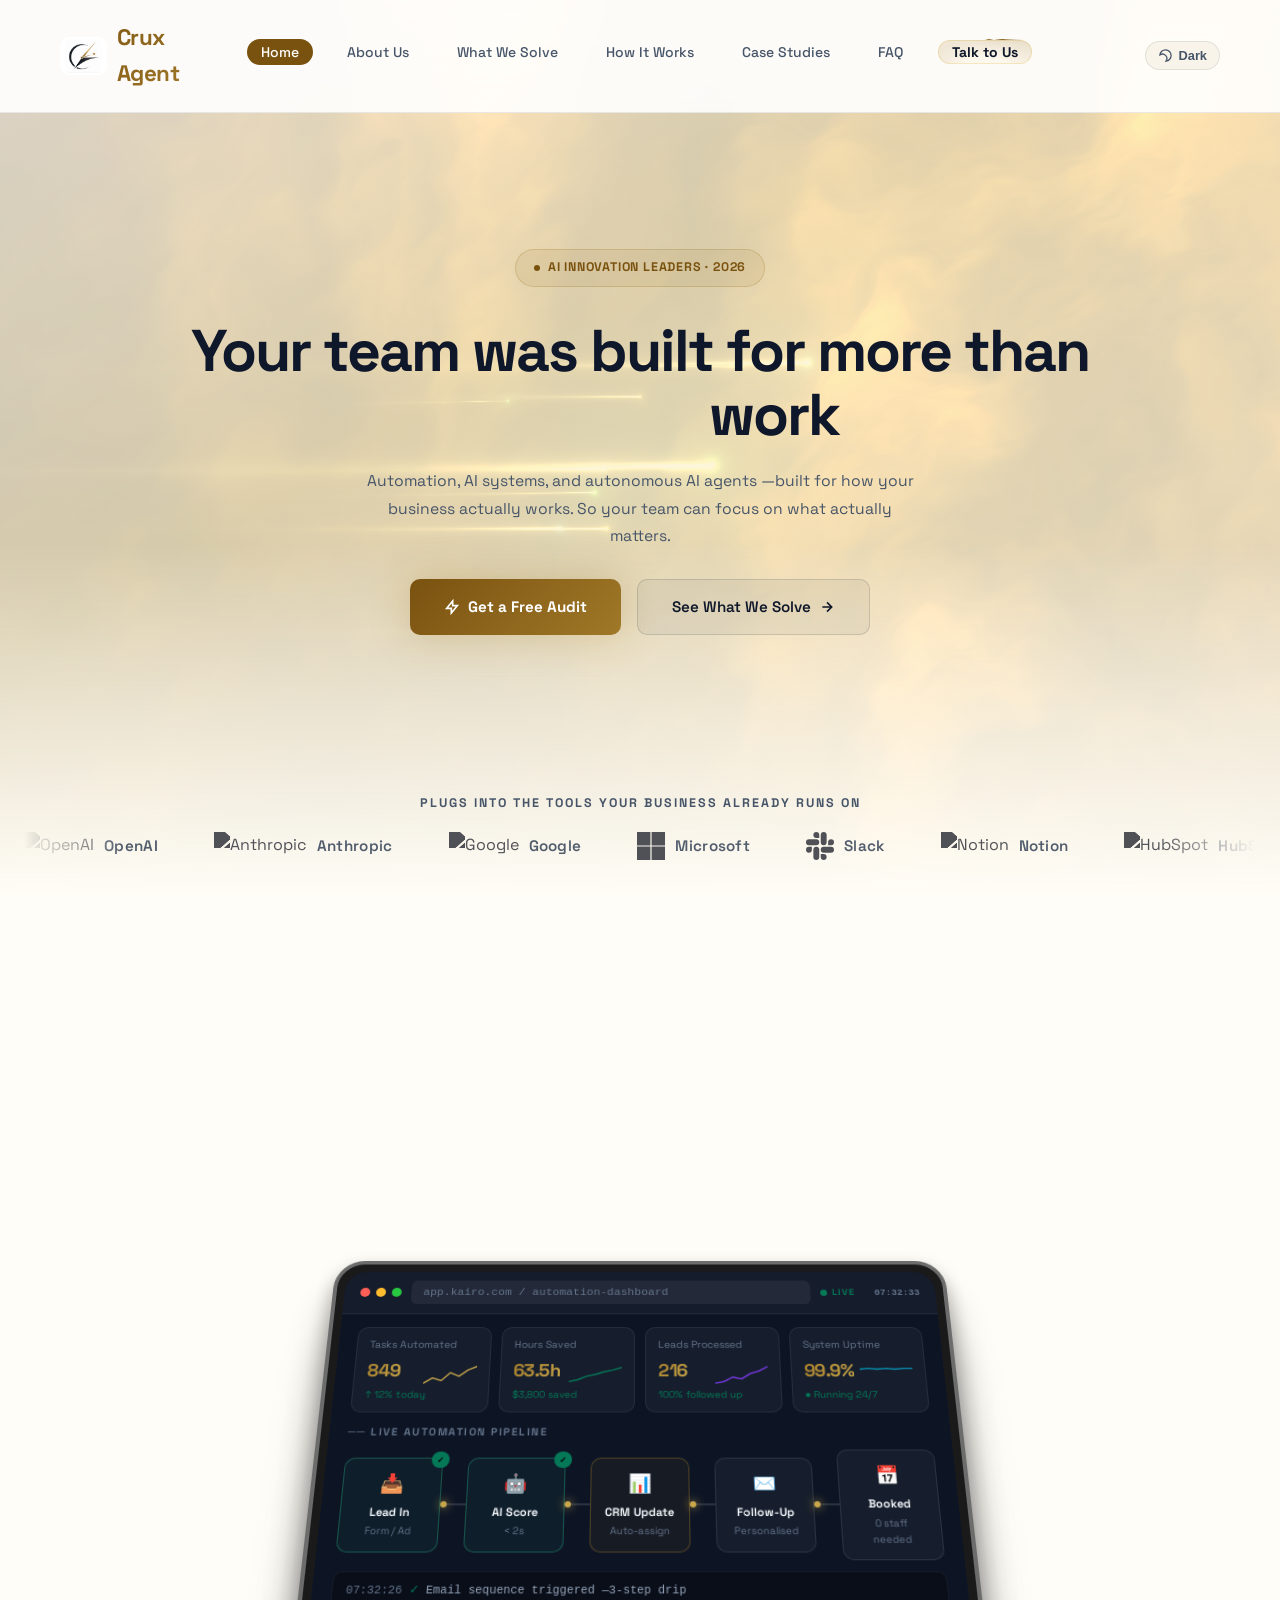
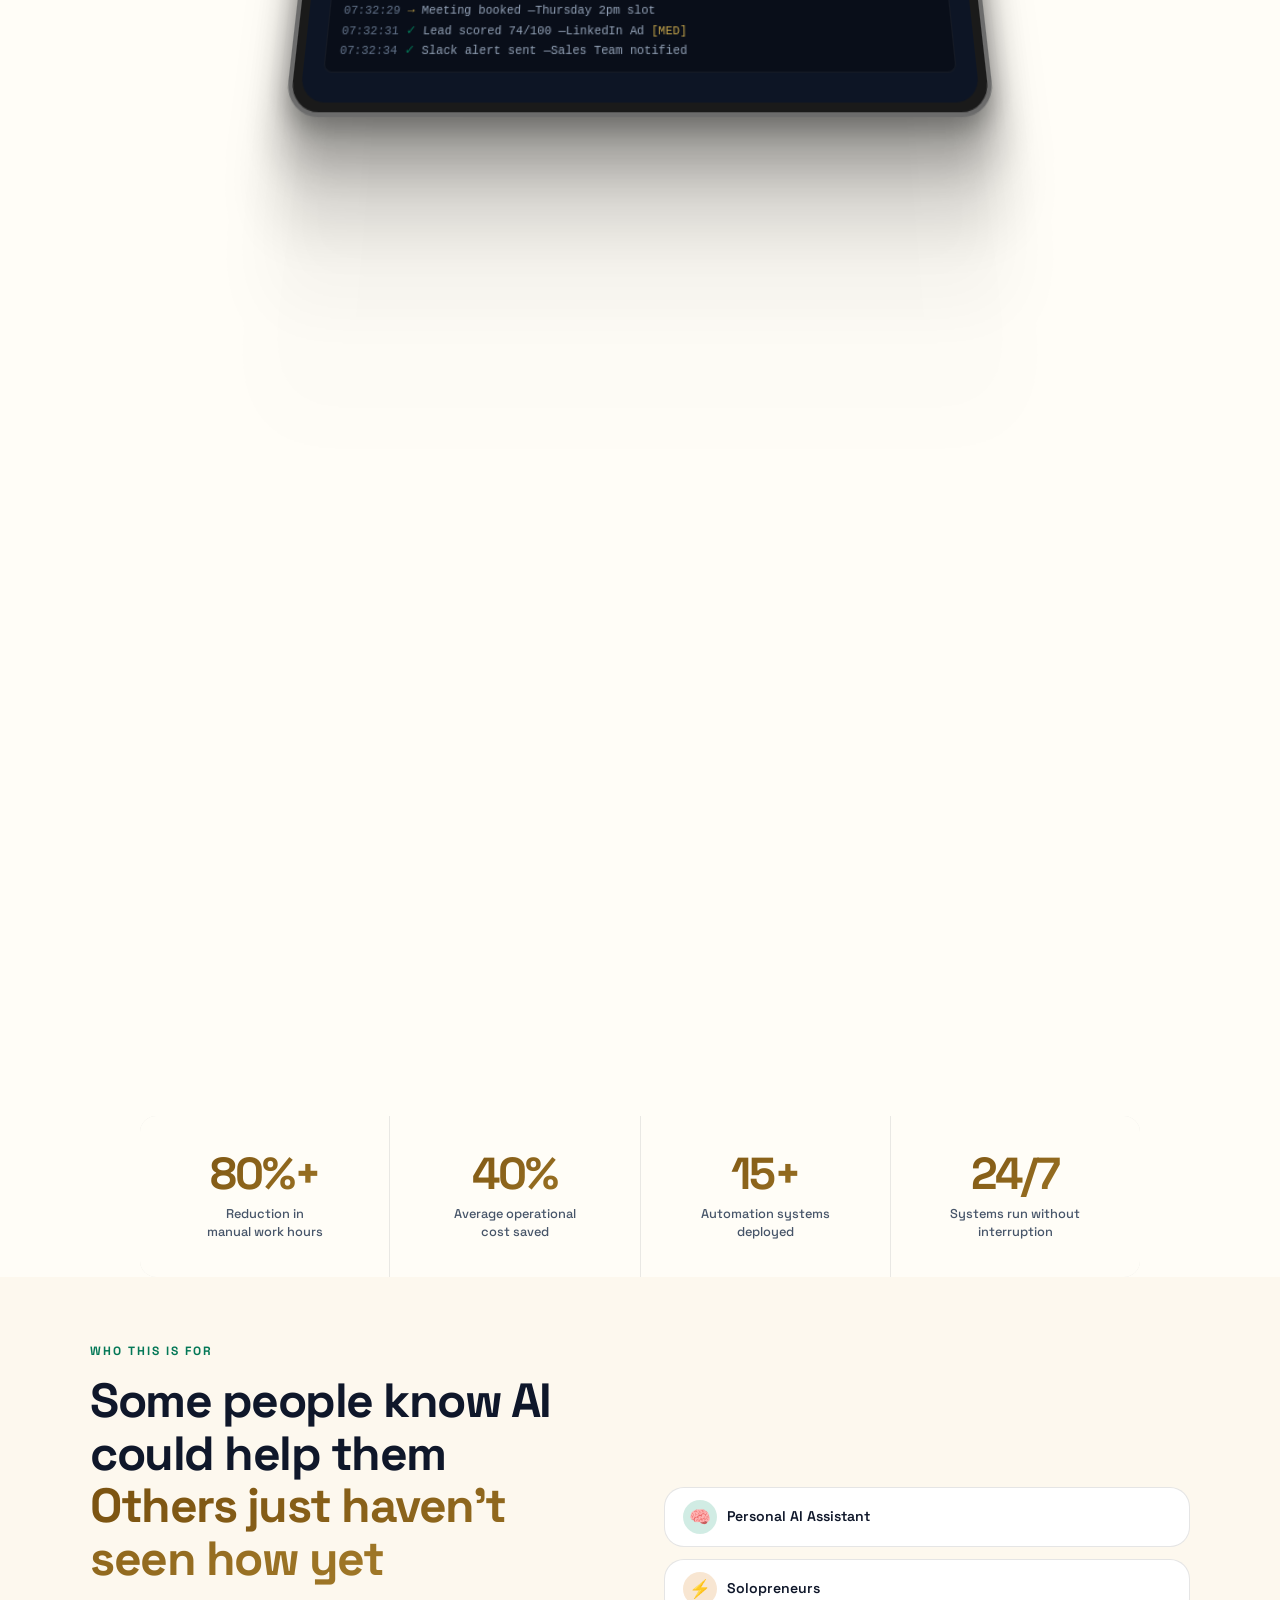
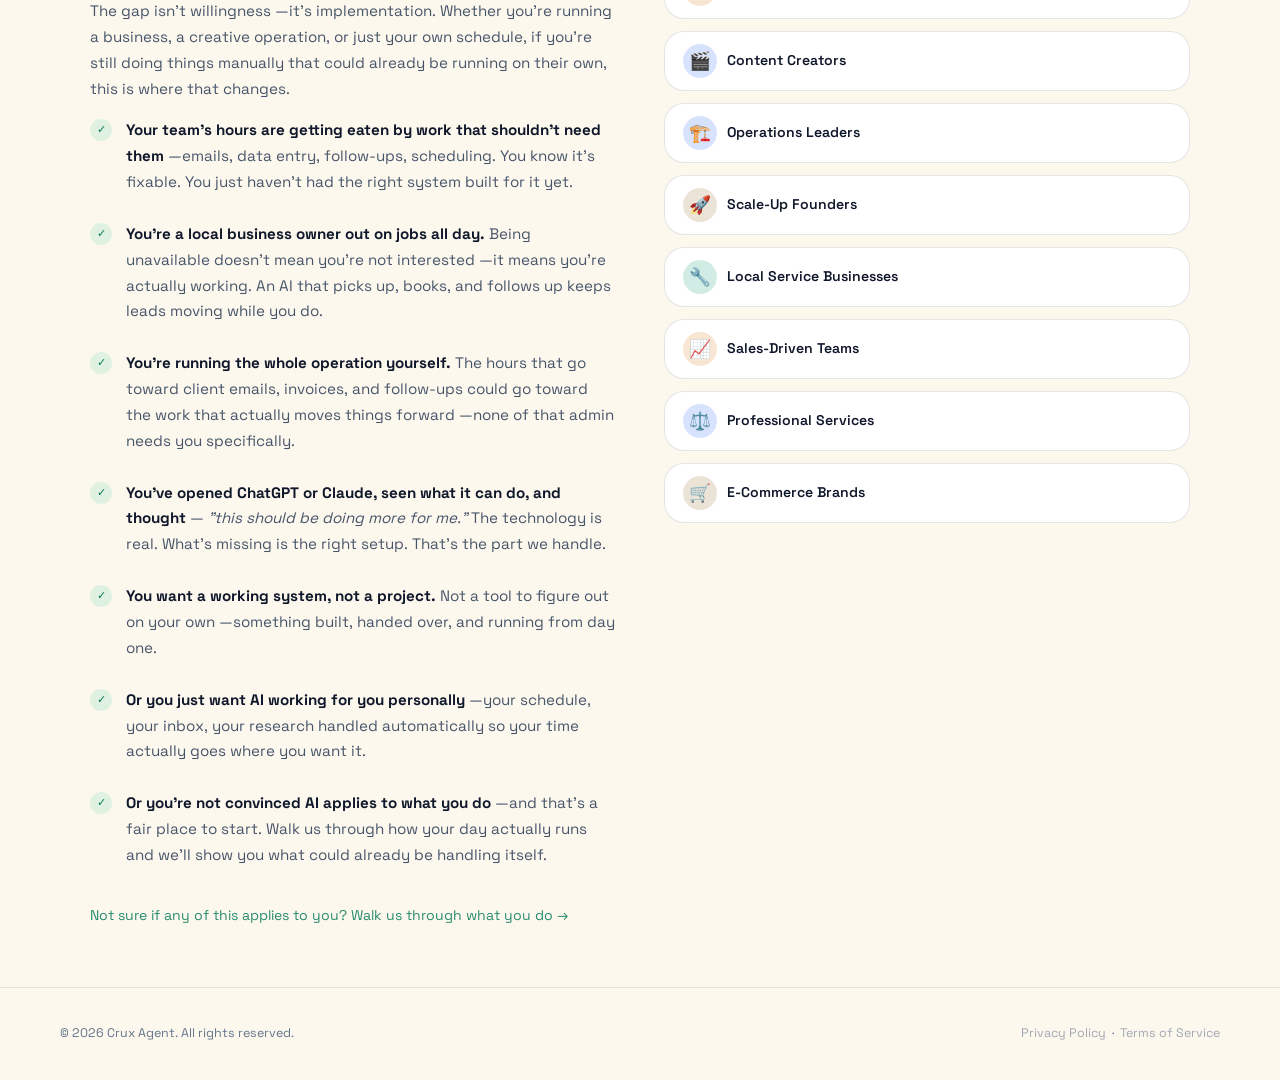
==== commit 3fecd6b4: "Add files via upload" ====
--- a/index.html
+++ b/index.html
@@ -1,4032 +1,581 @@
-<!DOCTYPE html>
-<html lang="en">
-<head>
-  <meta charset="UTF-8" />
-  <meta name="viewport" content="width=device-width, initial-scale=1.0" />
-  <title>Kairo | Your Team Was Built for More Than This</title>
-  <meta name="description" content="Kairo builds custom automation systems that eliminate repetitive work, cut overhead, and free your team to focus on what actually grows the business." />
-  <link rel="preconnect" href="https://fonts.googleapis.com" />
-  <link rel="preconnect" href="https://fonts.gstatic.com" crossorigin />
-  <link href="https://fonts.googleapis.com/css2?family=Plus+Jakarta+Sans:wght@300;400;500;600;700;800&display=swap" rel="stylesheet" />
-  <style>
-    *, *::before, *::after { box-sizing: border-box; margin: 0; padding: 0; }
-
-    :root {
-      --bg:      #050811;
-      --bg2:     #090f1e;
-      --bg3:     #0d1525;
-      --surface: rgba(255,255,255,0.04);
-      --border:  rgba(255,255,255,0.08);
-      --blue:    #4f8ef7;
-      --violet:  #8b5cf6;
-      --gold:    #c9a84c;
-      --cyan:    #22d3ee;
-      --red:     #f87171;
-      --green:   #34d399;
-      --grad:    linear-gradient(135deg, #a07828, #c9a84c);
-      --grad2:   linear-gradient(135deg, #c9a84c, #f0d080);
-      --text:    #f1f5f9;
-      --muted:   #94a3b8;
-      --faint:   #64748b;
-      --fg:      #f1f5f9;
-      --accent:  var(--gold);
-    }
-
-    html { scroll-behavior: smooth; }
-    body {
-      font-family: 'Plus Jakarta Sans', sans-serif;
-      background: var(--bg);
-      color: var(--text);
-      overflow-x: hidden;
-      line-height: 1.6;
-    }
-
-    /* ── NAVBAR ── */
-    nav {
-      position: fixed; top: 0; left: 0; right: 0; z-index: 100;
-      display: grid;
-      grid-template-columns: 1fr auto 1fr;
-      align-items: center;
-      padding: 20px 60px;
-      background: rgba(5,8,17,0.75);
-      backdrop-filter: blur(20px);
-      border-bottom: 1px solid var(--border);
-      transition: padding 0.3s;
-    }
-    nav.scrolled { padding: 14px 60px; }
-    nav > .nav-actions { justify-self: end; display: flex; align-items: center; gap: 8px; }
-    .nav-logo {
-      display: flex; align-items: center; gap: 10px;
-      font-size: 1.4rem; font-weight: 800; letter-spacing: -0.5px;
-      background: var(--grad); -webkit-background-clip: text; background-clip: text; -webkit-text-fill-color: transparent;
-      text-decoration: none;
-    }
-    .nav-logo-img {
-      height: 38px; width: auto; flex-shrink: 0;
-      border-radius: 9px;
-      background: rgba(255,255,255,0.93);
-      padding: 2px 5px;
-    }
-    .f-logo-img {
-      height: 46px; width: auto;
-      border-radius: 10px;
-      background: rgba(255,255,255,0.9);
-      padding: 3px 7px;
-    }
-    .f-logo-link { text-decoration: none; display: flex; align-items: center; }
-    .nav-links { display: flex; gap: 20px; list-style: none; }
-    .nav-links a {
-      color: var(--muted); text-decoration: none;
-      font-size: 0.875rem; font-weight: 500;
-      padding: 4px 14px;
-      border-radius: 999px;
-      white-space: nowrap;
-      transition: color 0.25s, background 0.25s;
-    }
-    .nav-links a:hover { color: var(--text); }
-    .nav-links a.nav-active {
-      color: #fff;
-      background: #7a5210; /* dark gold — white text 7.2:1 in both modes */
-    }
-    .nav-links a.nav-cta:hover { color: #fff !important; }
-
-    @property --gradient-angle {
-      syntax: "<angle>";
-      initial-value: 0deg;
-      inherits: false;
-    }
-    @property --gradient-angle-offset {
-      syntax: "<angle>";
-      initial-value: 0deg;
-      inherits: false;
-    }
-    @property --gradient-percent {
-      syntax: "<percentage>";
-      initial-value: 5%;
-      inherits: false;
-    }
-    @property --gradient-shine {
-      syntax: "<color>";
-      initial-value: white;
-      inherits: false;
-    }
-
-    .nav-cta {
-      --shiny-cta-bg: #000000;
-      --shiny-cta-bg-subtle: #1a1818;
-      --shiny-cta-highlight: #8a6520;
-      --shiny-cta-highlight-subtle: #c9a84c;
-      --animation: gradient-angle linear infinite;
-      --duration: 3s;
-      --shadow-size: 2px;
-      --transition: 800ms cubic-bezier(0.25, 1, 0.5, 1);
-
-      isolation: isolate;
-      position: relative;
-      overflow: hidden;
-      -webkit-tap-highlight-color: transparent;
-      cursor: pointer;
-      outline: none;
-      padding: 10px 24px;
-      font-size: 0.875rem !important;
-      font-weight: 700 !important;
-      line-height: 1.2;
-      border: 1px solid transparent;
-      border-radius: 360px;
-      color: #fff !important;
-      text-decoration: none;
-      display: inline-block;
-      background: linear-gradient(var(--shiny-cta-bg), var(--shiny-cta-bg)) padding-box,
-        conic-gradient(
-          from calc(var(--gradient-angle) - var(--gradient-angle-offset)),
-          transparent,
-          var(--shiny-cta-highlight) var(--gradient-percent),
-          var(--gradient-shine) calc(var(--gradient-percent) * 2),
-          var(--shiny-cta-highlight) calc(var(--gradient-percent) * 3),
-          transparent calc(var(--gradient-percent) * 4)
-        ) border-box;
-      box-shadow: inset 0 0 0 1px var(--shiny-cta-bg-subtle);
-      transition: var(--transition);
-      transition-property: --gradient-angle-offset, --gradient-percent, --gradient-shine;
-    }
-
-    .nav-cta:active { translate: 0 1px; }
-
-    .nav-cta::before,
-    .nav-cta::after,
-    .nav-cta span::before {
-      content: "";
-      pointer-events: none;
-      position: absolute;
-      inset-inline-start: 50%;
-      inset-block-start: 50%;
-      translate: -50% -50%;
-      z-index: -1;
-    }
-
-    .nav-cta::before {
-      --size: calc(100% - var(--shadow-size) * 3);
-      --position: 2px;
-      --space: calc(var(--position) * 2);
-      width: var(--size);
-      height: var(--size);
-      background: radial-gradient(
-        circle at var(--position) var(--position),
-        white calc(var(--position) / 4),
-        transparent 0
-      ) padding-box;
-      background-size: var(--space) var(--space);
-      background-repeat: space;
-      -webkit-mask-image: conic-gradient(
-        from calc(var(--gradient-angle) + 45deg),
-        black,
-        transparent 10% 90%,
-        black
-      );
-      mask-image: conic-gradient(
-        from calc(var(--gradient-angle) + 45deg),
-        black,
-        transparent 10% 90%,
-        black
-      );
-      border-radius: inherit;
-      opacity: 0.4;
-    }
-
-    .nav-cta::after {
-      --animation: shimmer linear infinite;
-      width: 100%;
-      aspect-ratio: 1;
-      background: linear-gradient(-50deg, transparent, var(--shiny-cta-highlight), transparent);
-      -webkit-mask-image: radial-gradient(circle at bottom, transparent 40%, black);
-      mask-image: radial-gradient(circle at bottom, transparent 40%, black);
-      opacity: 0.6;
-    }
-
-    .nav-cta span {
-      z-index: 1;
-      position: relative;
-    }
-
-    .nav-cta span::before {
-      --size: calc(100% + 1rem);
-      width: var(--size);
-      height: var(--size);
-      box-shadow: inset 0 -1ex 2rem 4px var(--shiny-cta-highlight);
-      opacity: 0;
-      transition: opacity var(--transition);
-      animation: calc(var(--duration) * 1.5) breathe linear infinite;
-    }
-
-    /* Animate —matches original: one shared block, custom prop cascade handles per-element name */
-    .nav-cta,
-    .nav-cta::before,
-    .nav-cta::after {
-      animation: var(--animation) var(--duration),
-        var(--animation) calc(var(--duration) / 0.4) reverse paused;
-      animation-composition: add;
-    }
-
-    .nav-cta:is(:hover, :focus-visible) {
-      --gradient-percent: 20%;
-      --gradient-angle-offset: 95deg;
-      --gradient-shine: var(--shiny-cta-highlight-subtle);
-    }
-
-    .nav-cta:is(:hover, :focus-visible),
-    .nav-cta:is(:hover, :focus-visible)::before,
-    .nav-cta:is(:hover, :focus-visible)::after {
-      animation-play-state: running;
-    }
-
-    .nav-cta:is(:hover, :focus-visible) span::before {
-      opacity: 1;
-    }
-
-    @keyframes gradient-angle { to { --gradient-angle: 360deg; } }
-    @keyframes shimmer { to { rotate: 360deg; } }
-    @keyframes breathe {
-      from, to { scale: 1; }
-      50% { scale: 1.2; }
-    }
-
-    /* ── HERO ── */
-    #hero {
-      height: 100vh; display: flex; flex-direction: column;
-      align-items: center; justify-content: flex-start;
-      text-align: center; padding: 110px 24px 20px;
-      position: relative; overflow: hidden;
-      background: #000;
-    }
-    .hero-main {
-      display: flex; flex-direction: column; align-items: center;
-      flex: 1 1 auto; justify-content: center; width: 100%;
-    }
-    #heroShader {
-      position: absolute; inset: 0; width: 100%; height: 100%;
-      z-index: 0; pointer-events: none; touch-action: none;
-      opacity: 0.9;
-    }
-    #hero > *:not(#heroShader) { position: relative; z-index: 1; }
-    #hero::after {
-      content: ""; position: absolute; inset: 0; z-index: 0; pointer-events: none;
-      background:
-        radial-gradient(ellipse at 50% 50%, transparent 0%, rgba(5,8,17,0.35) 60%, rgba(5,8,17,0.75) 100%),
-        linear-gradient(180deg, rgba(5,8,17,0.2) 0%, transparent 30%, transparent 70%, var(--bg) 100%);
-    }
-
-    .hero-badge {
-      display: inline-flex; align-items: center; gap: 8px;
-      background: rgba(160,120,40,0.1); border: 1px solid rgba(160,120,40,0.25);
-      color: var(--gold); padding: 8px 18px; border-radius: 100px;
-      font-size: 0.78rem; font-weight: 700; letter-spacing: 0.8px;
-      text-transform: uppercase; margin-bottom: 32px;
-      animation: fadeUp 0.6s ease both;
-    }
-    .badge-dot { width: 6px; height: 6px; background: var(--gold); border-radius: 50%; animation: pulse 2s ease infinite; }
-
-    .hero-greeting { font-size: 0.9rem; color: var(--muted); font-weight: 500; margin-bottom: 6px; animation: fadeUp 0.5s 0.1s ease both; }
-
-    .hero-title {
-      font-size: clamp(2.2rem, 4.6vw, 4rem);
-      font-weight: 800; line-height: 1.08; letter-spacing: -2px;
-      margin-bottom: 22px; animation: fadeUp 0.6s 0.15s ease both;
-    }
-    .gt  { background: var(--grad);  -webkit-background-clip: text; background-clip: text; -webkit-text-fill-color: transparent; }
-    .gt2 { background: var(--grad2); -webkit-background-clip: text; background-clip: text; -webkit-text-fill-color: transparent; }
-
-    /* ── ROTATING WORD ── */
-    .rw-wrap {
-      display: inline-block; position: relative;
-      vertical-align: baseline; overflow: visible;
-      transition: width 0.45s cubic-bezier(0.25, 1, 0.5, 1);
-    }
-    .rw-word {
-      display: inline-block; white-space: nowrap; font-weight: 800;
-      background: var(--grad); -webkit-background-clip: text; background-clip: text; -webkit-text-fill-color: transparent;
-      transition: opacity 0.25s ease, transform 0.3s cubic-bezier(0.25, 1, 0.5, 1);
-      padding-bottom: 0.15em; margin-bottom: -0.15em;
-    }
-    .rw-word.rw-out { opacity: 0; transform: translateY(-0.35em); }
-
-    .hero-sub {
-      max-width: 560px; color: var(--muted); font-size: 0.98rem; line-height: 1.75;
-      margin-bottom: 28px; animation: fadeUp 0.6s 0.2s ease both;
-    }
-    .hero-btns { display: flex; gap: 16px; flex-wrap: wrap; justify-content: center; animation: fadeUp 0.6s 0.25s ease both; }
-
-    .btn-p {
-      display: inline-flex; align-items: center; gap: 8px;
-      background: var(--grad); color: #fff; padding: 15px 34px;
-      border-radius: 10px; font-weight: 700; font-size: 0.95rem;
-      text-decoration: none; box-shadow: 0 0 40px rgba(160,120,40,0.3);
-      transition: transform 0.2s, box-shadow 0.2s;
-    }
-    .btn-p:hover { transform: translateY(-2px); box-shadow: 0 0 60px rgba(160,120,40,0.45); }
-
-    .btn-s {
-      display: inline-flex; align-items: center; gap: 8px;
-      background: var(--surface); border: 1px solid var(--border);
-      color: var(--text); padding: 15px 34px; border-radius: 10px;
-      font-weight: 600; font-size: 0.95rem; text-decoration: none;
-      transition: background 0.2s, border-color 0.2s, transform 0.2s;
-      position: relative; overflow: hidden;
-    }
-    .btn-s:hover { transform: translateY(-2px); }
-    .btn-s .btn-glow { display: none; }
-    .btn-s > *:not(.btn-glow) { position: relative; z-index: 1; }
-
-    /* ── STATS ── */
-    #stats { width: 100%; margin-top: 16px; }
-    .stats-grid {
-      display: grid; grid-template-columns: repeat(4, 1fr);
-      gap: 1px; background: var(--border);
-      max-width: 1000px; margin: 0 auto;
-      border-radius: 16px; overflow: hidden;
-    }
-    .stat-item { background: var(--bg); padding: 36px; text-align: center; }
-    .stat-num {
-      font-size: 2.8rem; font-weight: 800; letter-spacing: -2px;
-      background: var(--grad); -webkit-background-clip: text; background-clip: text; -webkit-text-fill-color: transparent;
-      line-height: 1; margin-bottom: 8px;
-    }
-    .stat-label { color: var(--muted); font-size: 0.8rem; font-weight: 500; line-height: 1.4; }
-
-    /* ── TOOLS LOGO STRIP (inside hero) ── */
-    .hero-tools {
-      width: 100%;
-      margin-top: auto;
-      padding-top: 20px;
-      animation: fadeUp 0.6s 0.35s ease both;
-    }
-    .tools-heading {
-      text-align: center;
-      color: var(--muted);
-      font-size: 0.78rem;
-      font-weight: 700;
-      letter-spacing: 2px;
-      text-transform: uppercase;
-      margin-bottom: 18px;
-      padding: 0 24px;
-    }
-    .tools-marquee {
-      position: relative;
-      overflow: hidden;
-      width: 100%;
-      -webkit-mask-image: linear-gradient(90deg, transparent 0, #000 8%, #000 92%, transparent 100%);
-              mask-image: linear-gradient(90deg, transparent 0, #000 8%, #000 92%, transparent 100%);
-    }
-    .tools-track {
-      display: flex;
-      gap: 56px;
-      width: max-content;
-      align-items: center;
-      animation: toolsScroll 50s linear infinite;
-    }
-    .tools-marquee:hover .tools-track { animation-play-state: paused; }
-    .tool-item {
-      display: inline-flex;
-      align-items: center;
-      gap: 10px;
-      flex-shrink: 0;
-      color: #fff;
-      opacity: 0.9;
-      transition: opacity 0.25s ease, transform 0.25s ease;
-    }
-    .tool-item:hover { opacity: 1; transform: scale(1.08); }
-    .tool-item img,
-    .tool-item svg {
-      height: 28px;
-      width: auto;
-      flex-shrink: 0;
-      color: #fff;
-    }
-    .tool-item span {
-      color: #fff;
-      font-size: 0.95rem;
-      font-weight: 600;
-      letter-spacing: 0.3px;
-      white-space: nowrap;
-    }
-    [data-theme="light"] .tool-item { color: var(--muted); opacity: 0.85; }
-    [data-theme="light"] .tool-item span { color: var(--muted); }
-    [data-theme="light"] .tool-item img { filter: brightness(0) opacity(0.5); }
-    [data-theme="light"] .tool-item svg { color: var(--muted); }
-    @keyframes toolsScroll {
-      from { transform: translateX(0); }
-      to   { transform: translateX(-50%); }
-    }
-    @keyframes solveScroll {
-      from { transform: translateX(0); }
-      to   { transform: translateX(-50%); }
-    }
-
-    /* ── SHARED ── */
-    section { padding: 100px 60px; position: relative; }
-    .inner { max-width: 1100px; margin: 0 auto; }
-    .stag { display: inline-block; color: var(--gold); font-size: 0.75rem; font-weight: 700; letter-spacing: 2px; text-transform: uppercase; margin-bottom: 14px; }
-    .stag-green { color: var(--green); }
-    .stag-violet { color: var(--gold); }
-    .sh { font-size: clamp(2rem, 4vw, 3rem); font-weight: 800; letter-spacing: -1.5px; line-height: 1.1; margin-bottom: 16px; }
-    .ss { color: var(--muted); font-size: 1.05rem; max-width: 540px; line-height: 1.7; }
-
-    /* ── WHO IS THIS FOR ── */
-    #for { background: var(--bg2); padding: 60px 60px; }
-    .for-grid { display: grid; grid-template-columns: 1fr 1fr; gap: 48px; align-items: start; }
-    .for-left .sh { margin-bottom: 12px; }
-    .for-left p { color: var(--muted); font-size: 0.95rem; line-height: 1.7; margin-bottom: 16px; }
-    .for-checks { display: flex; flex-direction: column; gap: 10px; }
-    .check-item { display: flex; align-items: flex-start; gap: 14px; }
-    .check-icon { width: 22px; height: 22px; background: rgba(52,211,153,0.15); border-radius: 50%; display: flex; align-items: center; justify-content: center; font-size: 0.7rem; color: var(--green); flex-shrink: 0; margin-top: 2px; }
-    .check-text { font-size: 0.95rem; color: var(--muted); line-height: 1.6; }
-    .check-text strong { color: var(--text); }
-    .for-cta-link { display: inline-block; margin-top: 20px; font-size: 0.88rem; color: var(--green); text-decoration: none; opacity: 0.85; transition: opacity 0.2s; }
-    .for-cta-link:hover { opacity: 1; }
-    .for-right { display: grid; grid-template-columns: 1fr 1fr; gap: 10px; padding-top: 150px; }
-    .for-card {
-      border-radius: 12px; padding: 16px 14px;
-      position: relative;
-      transition: transform 0.2s, box-shadow 0.2s;
-    }
-    .for-card:hover { transform: translateY(-3px); box-shadow: 0 8px 32px rgba(0,0,0,0.25); }
-    .for-card.ac-blue   { background: #2563eb; --glow-base: 220; }
-    .for-card.ac-green  { background: #059669; --glow-base: 150; }
-    .for-card.ac-purple { background: #8a6520; --glow-base: 40; }
-    .for-card.ac-amber  { background: #d97706; --glow-base: 38;  }
-    /* ── GLOW BORDER —shared across all [data-glow] cards ── */
-    [data-glow] { position: relative; background-clip: padding-box; }
-    [data-glow]::before {
-      content: ''; position: absolute; inset: -1px;
-      border-radius: inherit; padding: 1px; z-index: -1; pointer-events: none;
-      background: radial-gradient(
-        150px 150px at var(--mx, -9999px) var(--my, -9999px),
-        hsl(var(--glow-base, 220) 100% 65%), transparent 100%
-      );
-      -webkit-mask: linear-gradient(#fff 0 0) content-box, linear-gradient(#fff 0 0);
-      -webkit-mask-composite: xor;
-      mask: linear-gradient(#fff 0 0) content-box, linear-gradient(#fff 0 0);
-      mask-composite: exclude;
-    }
-    /* solve-card has overflow:hidden —clear it so the glow ring isn't clipped */
-    [data-glow].solve-card { overflow: visible; }
-    .proj-card  { overflow: visible; }
-    /* per-card-type glow colors via nth-child */
-    [data-glow].solve-card:nth-child(1) { --glow-base: 220; }
-    [data-glow].solve-card:nth-child(2) { --glow-base: 30;  }
-    [data-glow].solve-card:nth-child(3) { --glow-base: 150; }
-    [data-glow].solve-card:nth-child(4) { --glow-base: 280; }
-    [data-glow].solve-card:nth-child(5) { --glow-base: 190; }
-    [data-glow].solve-card:nth-child(6) { --glow-base: 250; }
-    [data-glow].solve-card:nth-child(7)  { --glow-base: 330; }
-    [data-glow].solve-card:nth-child(8)  { --glow-base: 60;  }
-    [data-glow].solve-card:nth-child(9)  { --glow-base: 170; }
-    [data-glow].solve-card:nth-child(10) { --glow-base: 15;  }
-    [data-glow].solve-card:nth-child(11) { --glow-base: 260; }
-    [data-glow].solve-card:nth-child(12) { --glow-base: 120; }
-    [data-glow].diff-card:nth-child(1)  { --glow-base: 200; }
-    [data-glow].diff-card:nth-child(2)  { --glow-base: 270; }
-    [data-glow].diff-card:nth-child(3)  { --glow-base: 160; }
-    [data-glow].diff-card:nth-child(4)  { --glow-base: 240; }
-    [data-glow].diff-card:nth-child(5)  { --glow-base: 190; }
-    [data-glow].diff-card:nth-child(6)  { --glow-base: 300; }
-    [data-glow].a-card:nth-child(1)     { --glow-base: 38;  }
-    [data-glow].a-card:nth-child(2)     { --glow-base: 220; }
-    [data-glow].a-card:nth-child(3)     { --glow-base: 150; }
-    [data-glow].a-card:nth-child(4)     { --glow-base: 300; }
-    .for-card .ico { font-size: 1.2rem; margin-bottom: 8px; }
-    .for-card h4 { font-size: 0.85rem; font-weight: 700; margin-bottom: 4px; color: #fff; }
-    .for-card p { color: rgba(255,255,255,0.8); font-size: 0.74rem; line-height: 1.45; }
-    /* Green (#059669) and amber (#d97706) are mid-brightness — white text fails 4.5:1. Use dark text. */
-    .for-card.ac-green h4, .for-card.ac-green p { color: #fff; }
-    .for-card.ac-amber h4, .for-card.ac-amber p { color: #0f172a; }
-
-    /* ── WHO THIS IS FOR — pill layout ── */
-    .for-right { display: flex; flex-wrap: wrap; gap: 12px; align-content: flex-start; padding-top: 150px; }
-    .for-pill {
-      display: inline-flex; flex-direction: column;
-      padding: 12px 18px; border-radius: 20px;
-      background: var(--surface); border: 1px solid var(--border);
-      cursor: default;
-      transition: transform 0.22s, border-color 0.22s;
-    }
-    .for-pill:hover { transform: translateY(-3px); }
-    .for-pill.ac-blue:hover   { border-color: rgba(37,99,235,0.55); }
-    .for-pill.ac-purple:hover { border-color: rgba(138,101,32,0.55); }
-    .for-pill.ac-green:hover  { border-color: rgba(5,150,105,0.55); }
-    .for-pill.ac-amber:hover  { border-color: rgba(217,119,6,0.55); }
-    .pill-top { display: flex; align-items: center; gap: 10px; }
-    .pill-ico {
-      width: 34px; height: 34px; border-radius: 50%;
-      display: flex; align-items: center; justify-content: center;
-      font-size: 1.1rem; flex-shrink: 0;
-    }
-    .for-pill.ac-blue   .pill-ico { background: rgba(37,99,235,0.18); }
-    .for-pill.ac-purple .pill-ico { background: rgba(138,101,32,0.18); }
-    .for-pill.ac-green  .pill-ico { background: rgba(5,150,105,0.18); }
-    .for-pill.ac-amber  .pill-ico { background: rgba(217,119,6,0.18); }
-    .pill-lbl { font-size: 0.88rem; font-weight: 600; color: var(--text); white-space: nowrap; }
-    .pill-desc {
-      font-size: 0.73rem; color: var(--muted); line-height: 1.5;
-      max-height: 0; overflow: hidden; opacity: 0; margin-top: 0;
-      transition: max-height 0.3s ease, opacity 0.25s ease, margin-top 0.25s ease;
-    }
-    .for-pill:hover .pill-desc { max-height: 120px; opacity: 1; margin-top: 8px; }
-    [data-theme="light"] .for-pill { background: #fff; border-color: rgba(0,0,0,0.1); }
-
-    /* ── WHAT WE BUILD ── */
-    #services { background: var(--bg2); }
-    .services-grid { display: grid; grid-template-columns: repeat(3,1fr); gap: 20px; margin-top: 48px; max-width: 960px; margin-left: auto; margin-right: auto; }
-    .services-grid .for-card { overflow: hidden; }
-    .card-num { position: absolute; bottom: -16px; right: 12px; font-size: 7rem; font-weight: 900; color: rgba(255,255,255,0.08); line-height: 1; pointer-events: none; user-select: none; letter-spacing: -4px; }
-    @media(max-width:768px){ .services-grid { grid-template-columns: 1fr; } }
-
-    /* ── WHAT WE ACTUALLY SOLVE ── */
-    #solve { background: var(--bg); overflow: hidden; }
-    .solve-header { text-align: center; margin-bottom: 60px; }
-    .solve-header .ss { margin: 0 auto; }
-    .solve-marquee {
-      position: relative; overflow: hidden; margin-top: 52px;
-      -webkit-mask-image: linear-gradient(90deg, transparent 0, #000 8%, #000 92%, transparent 100%);
-              mask-image: linear-gradient(90deg, transparent 0, #000 8%, #000 92%, transparent 100%);
-    }
-    .solve-track {
-      display: flex; gap: 20px; width: max-content;
-      align-items: stretch; padding: 16px 0 28px;
-      animation: solveScroll 432s linear infinite;
-    }
-    .solve-marquee:hover .solve-track { animation-play-state: paused; }
-    .solve-card {
-      width: 320px; flex-shrink: 0;
-      background: linear-gradient(145deg,
-        rgba(var(--sc-accent-rgb), 0.22) 0%,
-        rgba(var(--sc-accent-rgb), 0.08) 45%,
-        #060818 85%);
-      border: 1px solid rgba(var(--sc-accent-rgb), 0.22);
-      border-radius: 20px; padding: 24px;
-      position: relative; overflow: hidden;
-      box-shadow: 0 4px 32px rgba(var(--sc-accent-rgb), 0.12);
-      transition: box-shadow 0.4s, border-color 0.4s, transform 0.1s;
-      will-change: transform;
-      display: flex; flex-direction: column; gap: 16px;
-    }
-    .solve-card:hover {
-      box-shadow: 0 8px 48px rgba(var(--sc-accent-rgb), 0.26);
-      border-color: rgba(var(--sc-accent-rgb), 0.42);
-    }
-    .solve-card[data-sc-color="blue"]   { --sc-accent: #c9a84c; --sc-accent-rgb: 201,168,76; }
-    .solve-card[data-sc-color="violet"] { --sc-accent: #a07828; --sc-accent-rgb: 160,120,40; }
-    .solve-card[data-sc-color="cyan"]   { --sc-accent: #22d3ee; --sc-accent-rgb: 34,211,238; }
-    .solve-card[data-sc-color="green"]  { --sc-accent: #34d399; --sc-accent-rgb: 52,211,153; }
-    .sc-top { display: flex; align-items: flex-start; justify-content: space-between; gap: 12px; }
-    .sc-left { display: flex; align-items: flex-start; gap: 12px; }
-    .sc-icon {
-      font-size: 3rem; line-height: 1;
-      flex-shrink: 0; display: flex; align-items: center; justify-content: center;
-    }
-    .sc-title { font-size: 1rem; font-weight: 800; letter-spacing: -0.4px; margin-bottom: 3px; }
-    .sc-industry { color: var(--muted); font-size: 0.73rem; font-weight: 500; display: block; }
-    .sc-badge {
-      background: var(--sc-accent);
-      border-radius: 12px; padding: 10px 12px;
-      text-align: center; flex-shrink: 0; min-width: 68px; max-width: 90px;
-      box-shadow: 0 4px 16px rgba(var(--sc-accent-rgb), 0.4);
-    }
-    .sc-badge-val {
-      display: block; font-size: 1.15rem; font-weight: 800; letter-spacing: -0.5px;
-      color: #0f172a; line-height: 1.1;
-    }
-    .sc-badge-lbl { display: block; color: rgba(15,23,42,0.72); font-size: 0.62rem; font-weight: 500; margin-top: 3px; line-height: 1.3; }
-    .sc-inner {
-      background: rgba(255,255,255,0.04);
-      border: 1px solid rgba(255,255,255,0.07);
-      border-radius: 14px; padding: 16px;
-      flex: 1; display: flex; flex-direction: column;
-    }
-    .sc-qmark {
-      font-size: 1.4rem; line-height: 1; font-weight: 800;
-      color: var(--sc-accent); margin-bottom: 8px; opacity: 0.85;
-      font-family: Georgia, serif;
-    }
-    .sc-body { color: var(--muted); font-size: 0.81rem; line-height: 1.7; font-style: italic; flex: 1; margin-bottom: 14px; }
-    .sc-extra {
-      display: flex; align-items: baseline; gap: 6px;
-      padding-top: 12px; border-top: 1px solid rgba(255,255,255,0.06);
-    }
-    .sc-extra-val { font-size: 1rem; font-weight: 800; letter-spacing: -0.5px; color: var(--sc-accent); }
-    .sc-extra-lbl { color: var(--faint); font-size: 0.71rem; font-weight: 500; }
-
-    /* ── HOW IT WORKS ── */
-    #process { background: var(--bg2); }
-    .process-hdr { text-align: center; margin-bottom: 70px; }
-    .process-hdr .ss { margin: 0 auto; }
-    .steps { display: grid; grid-template-columns: repeat(5, 1fr); gap: 24px; position: relative; }
-    .steps::before {
-      content: ''; position: absolute; top: 28px;
-      left: calc(12.5% + 12px); right: calc(12.5% + 12px);
-      height: 1px; background: linear-gradient(90deg, #8a6520, var(--gold), var(--cyan), transparent); opacity: 0.25;
-    }
-    .step { text-align: center; padding: 0 14px; }
-    .step-n {
-      width: 56px; height: 56px; border-radius: 50%; background: var(--grad);
-      color: #fff; font-size: 1.1rem; font-weight: 800;
-      display: flex; align-items: center; justify-content: center;
-      margin: 0 auto 20px; position: relative; z-index: 1;
-      box-shadow: 0 0 30px rgba(160,120,40,0.3);
-    }
-    .step h3 { font-size: 1rem; font-weight: 700; margin-bottom: 10px; letter-spacing: -0.3px; }
-    .step p { color: var(--muted); font-size: 0.85rem; line-height: 1.6; }
-
-    /* ── PROJECTS ── */
-    #projects { background: var(--bg); }
-    .proj-hdr { margin-bottom: 56px; text-align: center; }
-    .proj-hdr .ss { margin: 0 auto; }
-    .proj-stats { display: flex; justify-content: center; gap: 48px; margin-top: 36px; flex-wrap: wrap; }
-    .proj-stat-val { font-size: 1.6rem; font-weight: 800; color: var(--fg); letter-spacing: -1px; }
-    .proj-stat-lbl { font-size: 0.75rem; color: var(--muted); text-transform: uppercase; letter-spacing: 1.5px; margin-top: 4px; }
-    .proj-grid { display: grid; grid-template-columns: repeat(2, 1fr); gap: 24px; }
-    .proj-card {
-      background:
-        radial-gradient(ellipse 90% 55% at 50% 108%, rgba(160,120,40,0.30) 0%, transparent 70%),
-        radial-gradient(ellipse 65% 45% at 88% 108%, rgba(201,168,76,0.18) 0%, transparent 65%),
-        radial-gradient(ellipse 65% 45% at 12% 108%, rgba(138,101,32,0.18) 0%, transparent 65%),
-        #060818;
-      border: 1px solid rgba(255,255,255,0.08);
-      border-radius: 20px; padding: 0;
-      position: relative; overflow: hidden;
-      display: flex; flex-direction: column;
-      box-shadow:
-        0 -6px 50px rgba(160,120,40,0.18),
-        inset 0 -2px 28px rgba(138,101,32,0.22);
-      transition: box-shadow 0.4s, transform 0.1s;
-      will-change: transform;
-    }
-    .proj-card:hover {
-      box-shadow:
-        0 -10px 70px rgba(160,120,40,0.30),
-        inset 0 -2px 40px rgba(138,101,32,0.35);
-    }
-    .proj-card-img { width: 100%; height: 180px; position: relative; overflow: hidden; border-radius: 20px 20px 0 0; flex-shrink: 0; }
-    .proj-card-img img { width: 100%; height: 100%; object-fit: cover; display: block; }
-    .proj-card-img .proj-tag { position: absolute; bottom: 14px; left: 14px; margin-bottom: 0; background: rgba(10,10,20,0.72); border: 1px solid rgba(255,255,255,0.22); color: #fff; backdrop-filter: blur(6px); }
-    .proj-card-body { padding: 24px 28px 28px; display: flex; flex-direction: column; flex: 1; }
-    .proj-tech-tags { display: flex; flex-wrap: wrap; gap: 6px; margin-top: 16px; margin-bottom: 4px; }
-    .proj-tech-tag { font-size: 0.68rem; padding: 3px 10px; border-radius: 100px; background: rgba(255,255,255,0.06); border: 1px solid rgba(255,255,255,0.12); color: var(--muted); font-weight: 500; }
-    [data-theme="light"] .proj-tech-tag { background: rgba(0,0,0,0.04); border-color: rgba(0,0,0,0.12); }
-    .proj-tag {
-      display: inline-flex; align-items: center; gap: 6px;
-      background: rgba(201,168,76,0.12); border: 1px solid rgba(201,168,76,0.30);
-      color: var(--gold); padding: 5px 12px; border-radius: 100px;
-      font-size: 0.73rem; font-weight: 700; margin-bottom: 20px;
-    }
-    .proj-card h3 { font-size: 1.35rem; font-weight: 800; letter-spacing: -0.5px; margin-bottom: 10px; }
-    .proj-card p { color: var(--muted); font-size: 0.88rem; line-height: 1.7; margin-bottom: 24px; }
-    .metrics {
-      display: flex; gap: 28px; flex-wrap: wrap; justify-content: center;
-      border-top: 1px solid rgba(255,255,255,0.08);
-      border-bottom: 1px solid rgba(255,255,255,0.08);
-      padding: 16px 0; margin-top: auto;
-    }
-    .metrics > div { text-align: center; }
-    .met-val {
-      font-size: 1.5rem; font-weight: 800; letter-spacing: -1px;
-      background: var(--grad); -webkit-background-clip: text; background-clip: text; -webkit-text-fill-color: transparent;
-    }
-    .met-lbl { color: var(--faint); font-size: 0.73rem; font-weight: 500; }
-    /* View Details button */
-    .proj-details-btn {
-      display: flex; align-items: center; justify-content: center; gap: 7px;
-      width: 100%;
-      color: #fff; font-size: 0.82rem; font-weight: 700;
-      background: var(--grad); border: none;
-      border-radius: 100px; padding: 11px 20px; margin-top: 16px;
-      cursor: pointer; font-family: inherit; outline: none;
-      transition: opacity 0.2s, transform 0.15s;
-    }
-    .proj-details-btn:hover { opacity: 0.88; transform: translateY(-1px); }
-    .proj-details-btn .btn-arrow { transition: transform 0.2s; display: inline-block; }
-    .proj-details-btn:hover .btn-arrow { transform: translateX(3px); }
-    [data-theme="light"] .proj-details-btn { background: var(--grad); color: #fff; }
-    [data-theme="light"] .proj-details-btn:hover { opacity: 0.88; }
-    /* ── PROJECT MODAL ── */
-    .proj-modal-overlay {
-      position: fixed; inset: 0; z-index: 2000;
-      background: rgba(0,0,0,0.82); backdrop-filter: blur(14px);
-      display: flex; align-items: center; justify-content: center; padding: 24px;
-      opacity: 0; pointer-events: none; transition: opacity 0.3s;
-    }
-    .proj-modal-overlay.open { opacity: 1; pointer-events: all; }
-    .proj-modal {
-      background: #06091a;
-      border: 1px solid rgba(255,255,255,0.1);
-      box-shadow: inset 0 -1px 0 rgba(201,168,76,0.5), inset 0 -2px 40px rgba(138,101,32,0.20);
-      border-radius: 24px; padding: 48px;
-      max-width: 680px; width: 100%;
-      position: relative; overflow: hidden;
-      transform: translateY(24px) scale(0.97);
-      transition: transform 0.38s cubic-bezier(0.34,1.56,0.64,1);
-      max-height: 90vh; overflow-y: auto;
-      scrollbar-width: thin; scrollbar-color: rgba(255,255,255,0.1) transparent;
-    }
-    .proj-modal-overlay.open .proj-modal { transform: translateY(0) scale(1); }
-    .proj-modal::before {
-      content: ''; position: absolute; bottom: 0; left: 0; right: 0; height: 50%;
-      background:
-        radial-gradient(ellipse at bottom right, rgba(201,168,76,0.28) 0%, transparent 65%),
-        radial-gradient(ellipse at bottom left,  rgba(138,101,32,0.20) 0%, transparent 65%);
-      filter: blur(40px); z-index: 0; pointer-events: none;
-    }
-    .proj-modal > * { position: relative; z-index: 2; }
-    .modal-close {
-      position: absolute; top: 20px; right: 20px; z-index: 10;
-      width: 36px; height: 36px; border-radius: 50%;
-      background: rgba(255,255,255,0.06); border: 1px solid rgba(255,255,255,0.1);
-      color: var(--muted); font-size: 1.1rem; cursor: pointer;
-      display: flex; align-items: center; justify-content: center;
-      transition: background 0.2s, color 0.2s;
-    }
-    .modal-close:hover { background: rgba(255,255,255,0.12); color: #fff; }
-    .modal-tag { margin-bottom: 14px; }
-    .modal-title { font-size: 1.55rem; font-weight: 800; letter-spacing: -0.5px; margin-bottom: 10px; line-height: 1.2; }
-    .modal-intro { color: var(--muted); font-size: 0.9rem; line-height: 1.7; margin-bottom: 28px; }
-    .modal-section { margin-bottom: 26px; }
-    .modal-section-label {
-      font-size: 0.7rem; font-weight: 700; letter-spacing: 1.2px; text-transform: uppercase;
-      color: var(--faint); margin-bottom: 8px;
-    }
-    .modal-section p { color: var(--muted); font-size: 0.87rem; line-height: 1.7; }
-    .modal-stack { display: flex; flex-wrap: wrap; gap: 8px; }
-    .modal-stack-item {
-      background: rgba(255,255,255,0.05); border: 1px solid rgba(255,255,255,0.1);
-      border-radius: 100px; padding: 5px 14px; font-size: 0.78rem; font-weight: 600; color: var(--muted);
-    }
-    .modal-metrics { display: flex; gap: 16px; flex-wrap: wrap; margin-top: 4px; }
-    .modal-metric {
-      background: rgba(255,255,255,0.03); border: 1px solid rgba(255,255,255,0.08);
-      border-radius: 12px; padding: 14px 20px; flex: 1; min-width: 100px;
-    }
-    .modal-metric .met-val { font-size: 1.5rem; }
-    .modal-divider { border: none; border-top: 1px solid rgba(255,255,255,0.07); margin: 24px 0; }
-    .modal-cta {
-      display: inline-flex; align-items: center; gap: 8px;
-      background: var(--grad); color: #fff; border: none;
-      border-radius: 10px; padding: 12px 24px;
-      font-size: 0.88rem; font-weight: 700; font-family: inherit;
-      cursor: pointer; transition: opacity 0.2s, transform 0.2s;
-      text-decoration: none;
-    }
-    .modal-cta:hover { opacity: 0.88; transform: translateY(-1px); }
-    .modal-quote {
-      border-left: 2px solid rgba(201,168,76,0.5);
-      margin: 0 0 10px 0; padding: 12px 18px;
-      color: var(--text); font-size: 0.95rem; line-height: 1.65;
-      font-style: italic; font-weight: 400;
-      background: rgba(201,168,76,0.06); border-radius: 0 8px 8px 0;
-    }
-    .modal-who {
-      color: var(--faint); font-size: 0.78rem; font-weight: 500;
-      margin-bottom: 24px; padding-left: 4px;
-    }
-    .modal-insight {
-      background: rgba(160,120,40,0.06); border: 1px solid rgba(160,120,40,0.15);
-      border-radius: 12px; padding: 18px 20px; margin-top: 4px; margin-bottom: 24px;
-    }
-    .modal-insight-label {
-      font-size: 0.7rem; font-weight: 700; letter-spacing: 1.2px; text-transform: uppercase;
-      color: var(--gold); margin-bottom: 8px;
-    }
-    .modal-insight p { color: var(--muted); font-size: 0.87rem; line-height: 1.7; }
-    .modal-section-body { color: var(--muted); font-size: 0.87rem; line-height: 1.7; }
-    .modal-section-body strong { color: var(--fg); font-weight: 700; display: block; margin-top: 14px; margin-bottom: 2px; font-size: 0.88rem; }
-    .modal-section-body strong:first-child { margin-top: 0; }
-    .modal-section-body ul, .modal-section-body ol { padding-left: 18px; margin-top: 6px; }
-    .modal-section-body li { margin-bottom: 5px; }
-    .modal-meta { display: flex; gap: 24px; flex-wrap: wrap; margin-bottom: 18px; }
-    .modal-meta-item { font-size: 0.8rem; color: var(--muted); }
-    .modal-meta-lbl { font-weight: 700; color: var(--fg); margin-right: 5px; }
-    .modal-header-metrics { display: flex; gap: 16px; flex-wrap: wrap; margin-bottom: 28px; padding: 16px; background: rgba(255,255,255,0.03); border-radius: 10px; }
-    .modal-metrics-summary { color: var(--muted); font-size: 0.87rem; line-height: 1.7; margin-bottom: 10px; }
-
-    /* ── ABOUT ── */
-    #about { background: var(--bg2); }
-    .about-wrap { display: grid; grid-template-columns: 1fr 1fr; gap: 80px; align-items: start; }
-    .about-body { color: var(--muted); font-size: 0.97rem; line-height: 1.8; margin-bottom: 18px; }
-    .about-cards { display: grid; grid-template-columns: 1fr 1fr; gap: 14px; padding-top: 275px; }
-    .a-card {
-      background: var(--bg); border: 1px solid var(--border);
-      border-left: 4px solid transparent;
-      border-radius: 14px; padding: 24px 20px;
-      transition: border-color 0.2s, transform 0.2s;
-    }
-    .a-card:hover { transform: translateY(-3px); }
-    .about-cards .a-card:nth-child(1) { border-left-color: #2563eb; }
-    .about-cards .a-card:nth-child(2) { border-left-color: var(--gold); }
-    .about-cards .a-card:nth-child(3) { border-left-color: #059669; }
-    .about-cards .a-card:nth-child(4) { border-left-color: #d97706; }
-    .about-cards .a-card:nth-child(1):hover { box-shadow: 0 8px 28px rgba(37,99,235,0.35); }
-    .about-cards .a-card:nth-child(2):hover { box-shadow: 0 8px 28px rgba(138,101,32,0.35); }
-    .about-cards .a-card:nth-child(3):hover { box-shadow: 0 8px 28px rgba(5,150,105,0.35); }
-    .about-cards .a-card:nth-child(4):hover { box-shadow: 0 8px 28px rgba(217,119,6,0.35); }
-    .a-ico { font-size: 1.3rem; margin-bottom: 10px; }
-    .a-card h4 { font-size: 0.9rem; font-weight: 700; margin-bottom: 6px; }
-    .a-card p { color: var(--muted); font-size: 0.78rem; line-height: 1.5; }
-
-    /* ── CONTACT ── */
-    #contact { background: var(--bg); }
-    .gs-steps { display: grid; grid-template-columns: repeat(3,1fr); gap: 24px; margin: 48px 0 20px; }
-    .gs-step { background: var(--surface); border: 1px solid var(--border); border-radius: 16px; padding: 28px 24px; text-align: center; }
-    .gs-num { font-size: 0.72rem; font-weight: 700; letter-spacing: 2px; text-transform: uppercase; color: var(--accent); margin-bottom: 12px; }
-    .gs-step h4 { font-size: 1rem; font-weight: 700; margin-bottom: 8px; }
-    .gs-step p { color: var(--muted); font-size: 0.83rem; line-height: 1.6; }
-    .gs-note { text-align: center; color: var(--muted); font-size: 0.85rem; margin-bottom: 72px; }
-    @media(max-width:768px){ .gs-steps { grid-template-columns: 1fr; } }
-    .gs-steps-v { display: flex; flex-direction: column; margin: 28px 0 36px; }
-    .gs-step-v { display: flex; gap: 20px; align-items: flex-start; padding: 14px 0; border-bottom: 1px solid var(--border); }
-    .gs-step-v:last-child { border-bottom: none; }
-    .gs-num-v { font-size: 0.7rem; font-weight: 800; letter-spacing: 2px; color: var(--accent); flex-shrink: 0; padding-top: 3px; min-width: 26px; }
-    .gs-step-v h4 { font-size: 0.93rem; font-weight: 700; margin: 0 0 3px; }
-    .gs-step-v span { color: var(--muted); font-size: 0.82rem; }
-    .contact-wrap { display: grid; grid-template-columns: 1fr 1.4fr; gap: 80px; align-items: start; }
-    .contact-left h2 { font-size: clamp(1.8rem, 3.5vw, 2.6rem); font-weight: 800; letter-spacing: -1.5px; line-height: 1.1; margin-bottom: 18px; }
-    .contact-left p { color: var(--muted); font-size: 0.97rem; line-height: 1.7; margin-bottom: 32px; }
-    .c-items { display: flex; flex-direction: column; gap: 14px; }
-    .c-item { display: flex; align-items: center; gap: 12px; color: var(--muted); font-size: 0.88rem; }
-    .c-ico { width: 38px; height: 38px; background: var(--surface); border: 1px solid var(--border); border-radius: 10px; display: flex; align-items: center; justify-content: center; font-size: 0.95rem; flex-shrink: 0; }
-
-    form {
-      background: var(--bg3); border: 1px solid var(--border);
-      border-radius: 20px; padding: 40px;
-      display: flex; flex-direction: column; gap: 18px;
-    }
-    .frow { display: grid; grid-template-columns: 1fr 1fr; gap: 16px; }
-    .fg { display: flex; flex-direction: column; gap: 7px; }
-    .fg label { font-size: 0.78rem; font-weight: 600; color: var(--muted); letter-spacing: 0.3px; }
-    .fg input, .fg select, .fg textarea {
-      background: rgba(255,255,255,0.04); border: 1px solid var(--border);
-      border-radius: 10px; padding: 12px 16px;
-      color: var(--text); font-family: inherit; font-size: 0.88rem;
-      outline: none; transition: border-color 0.2s, background 0.2s; width: 100%;
-    }
-    .fg input::placeholder, .fg textarea::placeholder { color: var(--faint); }
-    .fg input:focus, .fg select:focus, .fg textarea:focus { border-color: rgba(160,120,40,0.5); background: rgba(160,120,40,0.04); }
-    .fg select option { background: #0d1525; color: var(--text); }
-    .fg textarea { resize: vertical; min-height: 110px; }
-    .btn-sub {
-      background: var(--grad); color: #fff; border: none;
-      padding: 14px 32px; border-radius: 10px;
-      font-weight: 700; font-size: 0.95rem; font-family: inherit;
-      cursor: pointer; transition: opacity 0.2s, transform 0.2s;
-      box-shadow: 0 0 30px rgba(160,120,40,0.3);
-    }
-    .btn-sub:hover { opacity: 0.9; transform: translateY(-1px); }
-
-    /* ── CTA BANNER ── */
-    #cta-banner {
-      padding: 80px 60px; background: var(--bg2);
-      border-top: 1px solid var(--border); border-bottom: 1px solid var(--border);
-    }
-    .cta-inner { max-width: 780px; margin: 0 auto; text-align: center; }
-    .cta-inner h2 { font-size: clamp(1.8rem, 3.5vw, 2.8rem); font-weight: 800; letter-spacing: -1.5px; line-height: 1.1; margin-bottom: 16px; }
-    .cta-inner p { color: var(--muted); font-size: 1rem; line-height: 1.7; margin-bottom: 36px; }
-    .cta-inner .note { color: var(--faint); font-size: 0.8rem; margin-top: 16px; }
-
-    /* ── WHY DIFFERENT ── */
-    #different { background: var(--bg2); }
-    .diff-header { text-align: center; margin-bottom: 60px; }
-    .diff-header .ss { margin: 0 auto; }
-    .diff-header .stag { display: block; font-size: 0.9rem; letter-spacing: 3px; }
-    .diff-grid { display: grid; grid-template-columns: 1fr 1fr; gap: 20px; }
-    .diff-card {
-      background: var(--bg3); border: 1px solid var(--border);
-      border-radius: 16px; padding: 32px 28px;
-      display: grid; grid-template-columns: auto 1fr; gap: 20px; align-items: start;
-      transition: border-color 0.2s, transform 0.2s;
-    }
-    .diff-card:hover { transform: translateY(-3px); }
-    .diff-num {
-      font-size: 2.2rem; font-weight: 800; letter-spacing: -2px;
-      background: var(--grad); -webkit-background-clip: text; background-clip: text; -webkit-text-fill-color: transparent;
-      line-height: 1;
-    }
-    .diff-card h4 { font-size: 1rem; font-weight: 700; margin-bottom: 8px; }
-    .diff-card p { color: var(--muted); font-size: 0.85rem; line-height: 1.6; }
-
-    /* ── GUARANTEE ── */
-    #guarantee {
-      padding: 70px 60px; background: var(--bg);
-      border-top: 1px solid var(--border); border-bottom: 1px solid var(--border);
-    }
-    .guarantee-inner {
-      max-width: 900px; margin: 0 auto;
-      display: grid; grid-template-columns: auto 1fr; gap: 48px; align-items: center;
-    }
-    .guarantee-badge {
-      width: 130px; height: 130px; border-radius: 50%;
-      background: var(--grad); display: flex; flex-direction: column;
-      align-items: center; justify-content: center; text-align: center;
-      flex-shrink: 0; box-shadow: 0 0 60px rgba(160,120,40,0.25);
-    }
-    .guarantee-badge .big { font-size: 2rem; font-weight: 800; line-height: 1; }
-    .guarantee-badge .small { font-size: 0.65rem; font-weight: 700; letter-spacing: 1px; text-transform: uppercase; opacity: 0.85; }
-    .guarantee-right h2 { font-size: clamp(1.5rem, 3vw, 2.2rem); font-weight: 800; letter-spacing: -1px; margin-bottom: 12px; }
-    .guarantee-right p { color: var(--muted); font-size: 0.95rem; line-height: 1.7; }
-    .guarantee-right .fine { color: var(--faint); font-size: 0.78rem; margin-top: 12px; }
-
-    /* ── TIMEFRAME BADGE ── */
-    .solve-time {
-      display: inline-flex; align-items: center; gap: 5px;
-      background: rgba(52,211,153,0.08); border: 1px solid rgba(52,211,153,0.2);
-      color: var(--green); padding: 4px 10px; border-radius: 100px;
-      font-size: 0.68rem; font-weight: 700; margin-bottom: 12px; margin-left: 8px;
-    }
-
-    /* ── FAQ ── */
-    #faq { background: var(--bg2); }
-    .faq-wrap { display: grid; grid-template-columns: 1fr 1.6fr; gap: 80px; align-items: start; }
-    .faq-left h2 { font-size: clamp(1.8rem, 3vw, 2.4rem); font-weight: 800; letter-spacing: -1.5px; line-height: 1.1; margin-bottom: 16px; }
-    .faq-left p { color: var(--muted); font-size: 0.95rem; line-height: 1.7; }
-    .faq-list { display: flex; flex-direction: column; gap: 12px; }
-    .faq-item {
-      background: var(--bg3); border: 1px solid var(--border);
-      border-radius: 14px; overflow: hidden; cursor: pointer;
-      transition: border-color 0.2s;
-    }
-    .faq-item.open { border-color: rgba(160,120,40,0.3); }
-    .faq-q {
-      display: flex; align-items: center; justify-content: space-between;
-      padding: 20px 24px; font-size: 0.92rem; font-weight: 600; gap: 16px;
-    }
-    .faq-icon { font-size: 1.2rem; color: var(--muted); transition: transform 0.3s; flex-shrink: 0; }
-    .faq-item.open .faq-icon { transform: rotate(45deg); color: var(--gold); }
-    .faq-a {
-      max-height: 0; overflow: hidden;
-      transition: max-height 0.35s ease, padding 0.3s;
-      color: var(--muted); font-size: 0.875rem; line-height: 1.7;
-      padding: 0 24px;
-    }
-    .faq-item.open .faq-a { max-height: 300px; padding: 0 24px 20px; }
-
-    /* ── FOOTER ── */
-    footer {
-      padding: 36px 60px; border-top: 1px solid var(--border);
-      background: var(--bg2); display: flex;
-      align-items: center; justify-content: space-between;
-    }
-    .f-logo { font-size: 1.2rem; font-weight: 800; background: var(--grad); -webkit-background-clip: text; background-clip: text; -webkit-text-fill-color: transparent; }
-    .f-copy { color: var(--faint); font-size: 0.78rem; }
-    .f-links { display: flex; gap: 24px; list-style: none; }
-    .f-links a { color: var(--faint); text-decoration: none; font-size: 0.78rem; transition: color 0.2s; }
-    .f-links a:hover { color: var(--muted); }
-
-    /* ── TRUST STRIP ── */
-    #trust-strip {
-      padding: 18px 60px;
-      background: rgba(160,120,40,0.04);
-      border-top: 1px solid rgba(160,120,40,0.12);
-      border-bottom: 1px solid rgba(160,120,40,0.12);
-    }
-    .trust-items {
-      max-width: 1100px; margin: 0 auto;
-      display: flex; align-items: center; justify-content: center;
-      gap: 0; flex-wrap: wrap;
-    }
-    .trust-item {
-      display: flex; align-items: center; gap: 8px;
-      padding: 8px 28px;
-      font-size: 0.8rem; font-weight: 600; color: var(--muted);
-      border-right: 1px solid var(--border);
-      white-space: nowrap;
-    }
-    .trust-item:last-child { border-right: none; }
-    .trust-item .ti { font-size: 0.95rem; }
-    [data-theme="light"] #trust-strip {
-      background: rgba(138,101,32,0.05);
-      border-color: rgba(138,101,32,0.15);
-    }
-
-    /* ── DATA SECURITY ── */
-    #security { background: var(--bg); }
-    .sec-wrap { display: grid; grid-template-columns: 1fr 1.4fr; gap: 80px; align-items: center; }
-    .sec-left h2 { font-size: clamp(1.8rem, 3.5vw, 2.6rem); font-weight: 800; letter-spacing: -1.5px; line-height: 1.1; margin-bottom: 16px; }
-    .sec-left p { color: var(--muted); font-size: 0.97rem; line-height: 1.8; margin-bottom: 16px; }
-    .sec-left .sec-note {
-      display: inline-flex; align-items: center; gap: 8px;
-      background: rgba(52,211,153,0.08); border: 1px solid rgba(52,211,153,0.2);
-      color: var(--green); padding: 10px 18px; border-radius: 10px;
-      font-size: 0.82rem; font-weight: 600; margin-top: 8px;
-    }
-    .sec-grid { display: grid; grid-template-columns: 1fr 1fr; gap: 14px; }
-    .sec-card {
-      background: var(--bg3); border: 1px solid var(--border);
-      border-radius: 14px; padding: 24px 20px;
-      transition: border-color 0.2s, transform 0.2s;
-    }
-    .sec-card:hover { border-color: rgba(52,211,153,0.3); transform: translateY(-3px); }
-    .sec-ico { font-size: 1.4rem; margin-bottom: 12px; }
-    .sec-card h4 { font-size: 0.9rem; font-weight: 700; margin-bottom: 6px; }
-    .sec-card p { color: var(--muted); font-size: 0.78rem; line-height: 1.5; }
-    [data-theme="light"] .sec-card { background: #fff; box-shadow: 0 2px 12px rgba(15,23,42,0.06); }
-
-    /* ── ANIMATIONS ── */
-    @keyframes fadeUp { from { opacity:0; transform:translateY(24px); } to { opacity:1; transform:translateY(0); } }
-    @keyframes pulse  { 0%,100%{opacity:1;} 50%{opacity:0.4;} }
-
-    .reveal { opacity: 0; transform: translateY(30px); transition: opacity 0.6s ease, transform 0.6s ease; }
-    .reveal.visible { opacity: 1; transform: translateY(0); }
-
-    /* ── TOAST ── */
-    .toast {
-      position: fixed; bottom: 32px; right: 32px;
-      background: var(--bg3); border: 1px solid rgba(52,211,153,0.3);
-      border-radius: 12px; padding: 16px 24px; color: var(--text);
-      font-size: 0.88rem; font-weight: 600;
-      box-shadow: 0 20px 40px rgba(0,0,0,0.4);
-      transform: translateY(80px); opacity: 0;
-      transition: transform 0.4s ease, opacity 0.4s ease; z-index: 999;
-    }
-    .toast.show { transform: translateY(0); opacity: 1; }
-
-    /* ── LIGHT THEME ── */
-    [data-theme="light"] {
-      --bg:      #fffdf7;
-      --bg2:     #fdf8ee;
-      --bg3:     #f9f0d8;
-      --surface: rgba(138,101,32,0.06);
-      --border:  rgba(15,23,42,0.09);
-      --text:    #0f172a;
-      --muted:   #475569;
-      --faint:   #64748b;
-      --fg:      #0f172a;
-      /* Accent colors for readability on warm-light backgrounds */
-      --blue:    #2563eb;
-      --gold:    #7a5210; /* darkened for text contrast on light bg */
-      --green:   #047857; /* #059669 = 3.5:1 on light bg; #047857 = 4.6:1 ✓ */
-      --violet:  #7c3aed;
-      --cyan:    #0891b2;
-      --red:     #dc2626;
-      --accent:  var(--gold);
-      --grad:    linear-gradient(135deg, #7a5210, #a07828);
-    }
-
-    /* Body & base */
-    [data-theme="light"] body { background: var(--bg); color: var(--text); }
-
-    /* Navbar */
-    [data-theme="light"] nav {
-      background: rgba(255,255,255,0.90);
-      border-bottom-color: var(--border);
-    }
-    [data-theme="light"] .nav-links a { color: var(--muted); }
-    [data-theme="light"] .nav-links a:hover { color: var(--text); }
-    [data-theme="light"] .nav-links a.nav-active { color: #fff; } /* was #000: dark on dark violet — unreadable */
-    [data-theme="light"] nav > .nav-actions { justify-self: end; }
-    [data-theme="light"] .hamburger { color: var(--text); }
-    [data-theme="light"] .hamburger:hover { background: rgba(0,0,0,0.05); }
-    @media (max-width: 960px) {
-      [data-theme="light"] .nav-links { background: #f8faff; border-left-color: var(--border); }
-    }
-
-    /* Nav CTA shiny button */
-    [data-theme="light"] .nav-cta {
-      --shiny-cta-bg: #fdf8ee;
-      --shiny-cta-bg-subtle: #f5e8c0;
-      --shiny-cta-highlight: #8a6520;
-      --shiny-cta-highlight-subtle: #c9a84c;
-      color: #0f172a !important;
-    }
-
-    /* Hero */
-    [data-theme="light"] #hero {
-      background: linear-gradient(150deg, #fffdf7 0%, #fdf4d3 40%, #fffbea 100%);
-    }
-    [data-theme="light"] #heroShader { opacity: 0.20; mix-blend-mode: multiply; }
-    [data-theme="light"] #hero::after {
-      background: linear-gradient(180deg, transparent 60%, #fffdf7 100%);
-    }
-
-    /* Buttons */
-    [data-theme="light"] .btn-s {
-      background: rgba(15,23,42,0.05);
-      border-color: rgba(15,23,42,0.14);
-      color: #0f172a;
-    }
-    [data-theme="light"] .btn-s:hover { transform: translateY(-2px); }
-
-    /* Tools marquee */
-    [data-theme="light"] .tool-item,
-    [data-theme="light"] .tool-item span { color: #334155; }
-    [data-theme="light"] .tool-item img,
-    [data-theme="light"] .tool-item svg { filter: brightness(0) saturate(100%) invert(20%) sepia(10%) saturate(500%) hue-rotate(190deg); }
-
-    /* Cards —all get white bg + shadow for depth */
-    [data-theme="light"] .solve-card {
-      background: linear-gradient(145deg, rgba(var(--sc-accent-rgb), 0.12) 0%, rgba(var(--sc-accent-rgb), 0.04) 50%, #fff 85%);
-      border-color: rgba(var(--sc-accent-rgb), 0.2);
-      box-shadow: 0 2px 16px rgba(var(--sc-accent-rgb), 0.1);
-    }
-    [data-theme="light"] .solve-card:hover { box-shadow: 0 8px 32px rgba(var(--sc-accent-rgb), 0.2); }
-    [data-theme="light"] .sc-inner { background: #fff; border-color: rgba(0,0,0,0.06); }
-    [data-theme="light"] .sc-extra { border-top-color: rgba(0,0,0,0.06); }
-    /* Darken per-card accent colors so text is readable on white card bg in light mode */
-    [data-theme="light"] .solve-card[data-sc-color="blue"]   { --sc-accent: #a07828; --sc-accent-rgb: 160,120,40; }
-    [data-theme="light"] .solve-card[data-sc-color="violet"] { --sc-accent: #7a5210; --sc-accent-rgb: 122,82,16; }
-    [data-theme="light"] .solve-card[data-sc-color="cyan"]   { --sc-accent: #0e7490; --sc-accent-rgb: 14,116,144; } /* #0891b2 = 3.7:1 white; #0e7490 = 4.7:1 ✓ */
-    [data-theme="light"] .solve-card[data-sc-color="green"]  { --sc-accent: #047857; --sc-accent-rgb: 4,120,87; }  /* #059669 = 3.7:1 white; #047857 = 4.9:1 ✓ */
-    [data-theme="light"] .solve-card {
-      background: #fff;
-      border-color: var(--border);
-      box-shadow: 0 2px 16px rgba(15,23,42,0.07);
-    }
-    [data-theme="light"] .solve-card[data-sc-color="blue"]   { --sc-accent: #8a6520; --sc-accent-rgb: 138,101,32; }
-    [data-theme="light"] .sc-badge-val { color: #fff; }
-    [data-theme="light"] .sc-badge-lbl { color: rgba(255,255,255,0.85); }
-    [data-theme="light"] .proj-card {
-      background: #fff;
-      border-color: var(--border);
-      box-shadow: 0 2px 16px rgba(15,23,42,0.07);
-    }
-    [data-theme="light"] .proj-card:hover {
-      box-shadow: 0 8px 32px rgba(160,120,40,0.14);
-    }
-    [data-theme="light"] .step-card {
-      background: #fff;
-      border-color: var(--border);
-      box-shadow: 0 2px 12px rgba(15,23,42,0.06);
-    }
-    [data-theme="light"] .diff-card {
-      background: #fff;
-      border-color: var(--border);
-      box-shadow: 0 2px 12px rgba(15,23,42,0.06);
-    }
-    [data-theme="light"] [data-glow] { background-clip: padding-box; }
-
-    [data-theme="light"] .a-card {
-      background: var(--bg2);
-      border-color: var(--border);
-      box-shadow: 0 2px 10px rgba(15,23,42,0.05);
-    }
-    [data-theme="light"] .faq-item {
-      background: #fff;
-      border-color: var(--border);
-      box-shadow: 0 1px 6px rgba(15,23,42,0.05);
-    }
-    [data-theme="light"] .faq-item.open { border-color: rgba(160,120,40,0.3); }
-
-    /* Form */
-    [data-theme="light"] .fg input,
-    [data-theme="light"] .fg select,
-    [data-theme="light"] .fg textarea {
-      background: #fff;
-      border-color: rgba(15,23,42,0.12);
-      color: #0f172a;
-    }
-    [data-theme="light"] .fg input::placeholder,
-    [data-theme="light"] .fg textarea::placeholder { color: var(--faint); }
-    [data-theme="light"] .fg select option { background: #fff; color: #0f172a; }
-    [data-theme="light"] .fg input:focus,
-    [data-theme="light"] .fg select:focus,
-    [data-theme="light"] .fg textarea:focus {
-      border-color: rgba(160,120,40,0.5);
-      background: rgba(160,120,40,0.03);
-    }
-
-    /* Contact form container */
-    [data-theme="light"] form {
-      background: #fff;
-      border-color: var(--border);
-      box-shadow: 0 4px 24px rgba(15,23,42,0.08);
-    }
-
-    /* Guarantee badge — gradient background, always needs white text */
-    [data-theme="light"] .guarantee-badge { color: #fff; }
-
-    /* Scroll showcase mockup — hardcoded dark bg (#1a1a1a), force dark-mode text vars inside */
-    [data-theme="light"] .scroll-card-wrap {
-      --text:  #f1f5f9;
-      --muted: #94a3b8;
-      --faint: #64748b;
-      --fg:    #f1f5f9;
-      --gold:  #c9a84c;
-      --grad:  linear-gradient(135deg, #a07828, #c9a84c);
-      color: #f1f5f9;
-    }
-
-    /* Project modal — hardcoded dark bg, so force dark-mode text vars inside it */
-    [data-theme="light"] .proj-modal {
-      --text:  #f1f5f9;
-      --muted: #94a3b8;
-      --faint: #64748b;
-      --fg:    #f1f5f9;
-      color: #f1f5f9;
-    }
-    [data-theme="light"] .modal-close { color: #94a3b8; }
-    [data-theme="light"] .modal-title { color: #f1f5f9; }
-
-    /* Toast */
-    [data-theme="light"] .toast {
-      background: #fff;
-      border-color: rgba(52,211,153,0.3);
-      box-shadow: 0 8px 30px rgba(15,23,42,0.12);
-    }
-
-    /* ── THEME TOGGLE BUTTON ── */
-    .theme-toggle {
-      background: var(--surface);
-      border: 1px solid var(--border);
-      border-radius: 50px;
-      cursor: pointer;
-      display: flex; align-items: center; gap: 6px;
-      padding: 6px 12px;
-      font-size: 0.8rem; font-weight: 600;
-      color: var(--muted);
-      transition: background 0.2s, color 0.2s, border-color 0.2s;
-      white-space: nowrap;
-    }
-    .theme-toggle:hover { background: var(--border); color: var(--text); }
-    .theme-toggle svg { flex-shrink: 0; transition: transform 0.4s ease; }
-    [data-theme="light"] .theme-toggle svg { transform: rotate(180deg); }
-
-    /* ── CONTAINER SCROLL SHOWCASE ── */
-    #scroll-showcase {
-      height: 200vh;
-      position: relative;
-      background: var(--bg);
-    }
-    .scroll-perspective {
-      position: sticky;
-      top: 0;
-      height: 100vh;
-      display: flex;
-      flex-direction: column;
-      align-items: center;
-      justify-content: center;
-      padding: 3.5rem 2rem 1.5rem;
-      perspective: 1000px;
-    }
-    .scroll-header {
-      max-width: 64rem;
-      margin: 0 auto;
-      text-align: center;
-      padding: 0 24px;
-    }
-    .scroll-header .stag { display: block; margin-bottom: 8px; }
-    .scroll-header .sh { margin-bottom: 12px; }
-    .scroll-header .ss { margin: 0 auto; }
-    .scroll-card-wrap {
-      max-width: 64rem;
-      margin: 12px auto 0;
-      border-radius: 30px;
-      border: 4px solid #6C6C6C;
-      padding: 8px;
-      background: #1a1a1a;
-      box-shadow: 0 0 #0000004d, 0 9px 20px #0000004a, 0 37px 37px #00000042,
-                  0 84px 50px #00000026, 0 149px 60px #0000000a, 0 233px 65px #00000003;
-      will-change: transform;
-    }
-    .scroll-card-inner {
-      height: 26rem;
-      width: 100%;
-      overflow: hidden;
-      border-radius: 22px;
-      background: #0d1525;
-    }
-    /* mockup inside the card */
-    .mockup-bar {
-      display: flex; align-items: center; gap: 10px;
-      padding: 10px 16px;
-      border-bottom: 1px solid rgba(255,255,255,0.07);
-      background: rgba(255,255,255,0.03);
-    }
-    .mockup-dots { display: flex; gap: 6px; }
-    .mockup-dots span {
-      width: 10px; height: 10px; border-radius: 50%;
-    }
-    .mockup-dots span:nth-child(1) { background: #ff5f57; }
-    .mockup-dots span:nth-child(2) { background: #febc2e; }
-    .mockup-dots span:nth-child(3) { background: #28c840; }
-    .mockup-url {
-      flex: 1; background: rgba(255,255,255,0.06);
-      border-radius: 6px; padding: 4px 12px;
-      font-size: 0.72rem; color: var(--faint);
-      font-family: monospace;
-    }
-    .mockup-body {
-      padding: 14px 18px 0;
-      height: calc(100% - 42px);
-      overflow: hidden;
-    }
-    .mockup-stat-row {
-      display: grid; grid-template-columns: repeat(4, 1fr); gap: 10px;
-      margin-bottom: 12px;
-    }
-    .mockup-stat {
-      background: rgba(255,255,255,0.04);
-      border: 1px solid rgba(255,255,255,0.07);
-      border-radius: 10px; padding: 10px 12px;
-    }
-    .mockup-stat .m-label { font-size: 0.65rem; color: var(--faint); margin-bottom: 3px; }
-    .mockup-stat .m-value {
-      font-size: 1.15rem; font-weight: 800; letter-spacing: -0.5px;
-      background: var(--grad); -webkit-background-clip: text;
-      background-clip: text; -webkit-text-fill-color: transparent;
-    }
-    .mockup-stat .m-delta { font-size: 0.62rem; color: var(--green); margin-top: 2px; }
-    .mockup-flow-label {
-      font-size: 0.65rem; font-weight: 700; letter-spacing: 1.5px;
-      text-transform: uppercase; color: var(--faint); margin-bottom: 8px;
-    }
-    .mockup-flow {
-      display: flex; align-items: center; gap: 0;
-    }
-    .flow-node {
-      display: flex; flex-direction: column; align-items: center;
-      background: rgba(255,255,255,0.04);
-      border: 1px solid rgba(255,255,255,0.09);
-      border-radius: 10px; padding: 10px 12px;
-      flex: 1; text-align: center; position: relative;
-    }
-    .flow-node.active { border-color: rgba(160,120,40,0.4); background: rgba(160,120,40,0.07); }
-    .flow-node.done  { border-color: rgba(52,211,153,0.3); background: rgba(52,211,153,0.05); }
-    .flow-node .fn-icon { font-size: 1.1rem; margin-bottom: 5px; }
-    .flow-node .fn-name { font-size: 0.68rem; font-weight: 700; color: var(--text); }
-    .flow-node .fn-sub  { font-size: 0.6rem; color: var(--faint); margin-top: 2px; }
-    .flow-node .fn-badge {
-      position: absolute; top: -7px; right: -7px;
-      background: var(--green); color: #000;
-      font-size: 0.5rem; font-weight: 800;
-      padding: 2px 5px; border-radius: 99px;
-    }
-    .flow-arrow {
-      width: 24px; flex-shrink: 0; display: flex;
-      align-items: center; justify-content: center;
-      color: var(--faint); font-size: 0.9rem;
-    }
-    .mockup-log {
-      margin-top: 10px;
-      background: rgba(0,0,0,0.3);
-      border-radius: 8px; padding: 8px 12px;
-      font-family: monospace; font-size: 0.67rem;
-      color: var(--muted); line-height: 1.65;
-      border: 1px solid rgba(255,255,255,0.05);
-    }
-    .log-line .ts { color: var(--faint); }
-    .log-line .ok { color: var(--green); }
-    .log-line .hi { color: var(--gold); }
-    /* dashboard extras */
-    .dash-live {
-      display: flex; align-items: center; gap: 5px;
-      font-size: 0.6rem; font-weight: 800; letter-spacing: 1px;
-      color: var(--green); margin-left: auto;
-    }
-    .live-pulse {
-      width: 7px; height: 7px; border-radius: 50%;
-      background: var(--green);
-      animation: livePulse 1.2s ease infinite;
-    }
-    @keyframes livePulse {
-      0%, 100% { opacity: 1; transform: scale(1); box-shadow: 0 0 0 0 rgba(52,211,153,0.5); }
-      50%       { opacity: 0.6; transform: scale(0.85); box-shadow: 0 0 0 4px rgba(52,211,153,0); }
-    }
-    .dash-clock {
-      font-size: 0.6rem; font-weight: 700; font-family: monospace;
-      color: var(--faint); white-space: nowrap; margin-left: 10px;
-    }
-    .stat-mid {
-      display: flex; align-items: flex-end; justify-content: space-between;
-      gap: 6px; margin: 3px 0 2px;
-    }
-    .sparkline { width: 52px; height: 22px; flex-shrink: 0; }
-    .spark-line {
-      fill: none; stroke-width: 1.5;
-      stroke-linecap: round; stroke-linejoin: round;
-      stroke-dasharray: 200; stroke-dashoffset: 200;
-      animation: sparkDraw 1.6s ease forwards;
-    }
-    .sk1 { stroke: var(--gold);   animation-delay: 0.0s; }
-    .sk2 { stroke: var(--green);  animation-delay: 0.2s; }
-    .sk3 { stroke: var(--violet); animation-delay: 0.4s; }
-    .sk4 { stroke: var(--cyan);   animation-delay: 0.6s; }
-    @keyframes sparkDraw { to { stroke-dashoffset: 0; } }
-    .flow-conn {
-      flex: 0 0 24px; height: 2px;
-      background: rgba(255,255,255,0.12);
-      position: relative; align-self: center;
-    }
-    .flow-pkt {
-      position: absolute; width: 6px; height: 6px;
-      border-radius: 50%; top: -2px; left: 0;
-      background: var(--gold); box-shadow: 0 0 8px var(--gold);
-      animation: pktMove 2s linear infinite;
-    }
-    @keyframes pktMove {
-      0%   { left: 0;                   opacity: 0; }
-      8%   { opacity: 1; }
-      92%  { opacity: 1; }
-      100% { left: calc(100% - 6px);    opacity: 0; }
-    }
-    .log-entry-new { animation: logIn 0.35s ease; }
-    @keyframes logIn {
-      from { opacity: 0; transform: translateY(-6px); }
-      to   { opacity: 1; transform: translateY(0); }
-    }
-
-    /* ── HAMBURGER BUTTON ── */
-    .hamburger {
-      display: none;
-      width: 48px; height: 48px;
-      flex-direction: column; justify-content: center; align-items: center; gap: 5px;
-      background: none; border: none; cursor: pointer; color: var(--text);
-      border-radius: 10px; transition: background 0.2s;
-      flex-shrink: 0;
-    }
-    .hamburger:hover { background: rgba(255,255,255,0.06); }
-    .ham-bar {
-      width: 22px; height: 2px;
-      background: currentColor; border-radius: 2px;
-      transition: transform 0.35s cubic-bezier(0.4,0,0.2,1), opacity 0.35s cubic-bezier(0.4,0,0.2,1);
-    }
-    .hamburger.active .ham-bar:nth-child(1) { transform: rotate(45deg) translateY(7px); }
-    .hamburger.active .ham-bar:nth-child(2) { opacity: 0; transform: scaleX(0); }
-    .hamburger.active .ham-bar:nth-child(3) { transform: rotate(-45deg) translateY(-7px); }
-
-    /* ── MOBILE BACKDROP ── */
-    .nav-backdrop {
-      position: fixed; inset: 0; z-index: 150;
-      background: rgba(0,0,0,0.55);
-      backdrop-filter: blur(4px);
-      opacity: 0; pointer-events: none;
-      transition: opacity 0.35s ease;
-    }
-    .nav-backdrop.open { opacity: 1; pointer-events: auto; }
-
-    /* ── RESPONSIVE ── */
-    @media (max-width: 960px) {
-      nav { padding: 16px 24px; display: flex; justify-content: space-between; }
-      nav.scrolled { padding: 12px 24px; }
-      nav > .nav-actions { justify-self: unset; }
-
-      /* Hamburger visible, nav-links become a right-side drawer */
-      .hamburger { display: flex; }
-      .nav-links {
-        position: fixed; top: 0; right: 0;
-        width: min(300px, 80vw); height: 100dvh;
-        background: #090f1e;
-        border-left: 1px solid var(--border);
-        flex-direction: column; gap: 4px;
-        padding: 100px 28px 40px;
-        transform: translateX(100%);
-        transition: transform 0.35s cubic-bezier(0.4,0,0.2,1);
-        z-index: 200;
-        overflow-y: auto;
-      }
-      .nav-links.open { transform: translateX(0); }
-
-      /* Staggered link entrance */
-      .nav-links li {
-        opacity: 0; transform: translateX(20px);
-        transition: opacity 0.3s ease, transform 0.3s ease;
-      }
-      .nav-links.open li:nth-child(1) { opacity:1; transform:none; transition-delay:0.06s; }
-      .nav-links.open li:nth-child(2) { opacity:1; transform:none; transition-delay:0.10s; }
-      .nav-links.open li:nth-child(3) { opacity:1; transform:none; transition-delay:0.14s; }
-      .nav-links.open li:nth-child(4) { opacity:1; transform:none; transition-delay:0.18s; }
-      .nav-links.open li:nth-child(5) { opacity:1; transform:none; transition-delay:0.22s; }
-      .nav-links.open li:nth-child(6) { opacity:1; transform:none; transition-delay:0.26s; }
-      .nav-links.open li:nth-child(7) { opacity:1; transform:none; transition-delay:0.30s; }
-
-      /* Bigger tap targets inside drawer */
-      .nav-links a {
-        display: flex; align-items: center;
-        padding: 14px 18px; border-radius: 12px;
-        font-size: 1rem; min-height: 48px;
-      }
-      .nav-links a.nav-cta {
-        margin-top: 12px; justify-content: center;
-        padding: 14px 18px; font-size: 1rem !important;
-      }
-
-      section { padding: 70px 24px; }
-      #stats, #cta-banner { padding: 50px 24px; }
-      footer { padding: 28px 24px; flex-direction: column; gap: 16px; text-align: center; }
-      .stats-grid, .pain-grid { grid-template-columns: 1fr; }
-      .for-grid, .about-wrap, .contact-wrap { grid-template-columns: 1fr; gap: 40px; }
-      .for-right, .about-cards { grid-template-columns: 1fr 1fr; }
-      #scroll-showcase { height: 200vh; }
-      .scroll-perspective { padding: 4rem 1rem 1rem; }
-      .scroll-card-inner { height: 20rem; }
-      .mockup-stat-row { grid-template-columns: repeat(2, 1fr); }
-      .mockup-flow { gap: 0; overflow-x: auto; }
-      .flow-node { padding: 8px 6px; min-width: 70px; }
-      .flow-conn { flex: 0 0 16px; }
-      .steps { grid-template-columns: 1fr 1fr; }
-      .steps::before { display: none; }
-      .proj-grid { grid-template-columns: 1fr; }
-      .frow { grid-template-columns: 1fr; }
-    }
-
-    /* ── SMALL PHONES (< 480px) ── */
-    @media (max-width: 480px) {
-      .for-right, .about-cards { grid-template-columns: 1fr; }
-      .steps { grid-template-columns: 1fr; }
-      .mockup-stat-row { grid-template-columns: 1fr 1fr; }
-      .hero-title { letter-spacing: -1px; }
-      .sh { letter-spacing: -1px; }
-    }
-  </style>
-</head>
-<body>
-
-<!-- NAV -->
-<nav id="navbar">
-  <a href="#hero" class="nav-logo">
-    <img src="logo.png" alt="" class="nav-logo-img">
-    Kairo
-  </a>
-  <ul class="nav-links" id="navLinks">
-    <li><a href="#hero">Home</a></li>
-    <li><a href="#about">About Us</a></li>
-    <li><a href="#solve">What We Solve</a></li>
-    <li><a href="#process">How It Works</a></li>
-    <li><a href="#projects">Case Studies</a></li>
-    <li><a href="#faq">FAQ</a></li>
-    <li><a href="#contact" class="nav-cta"><span>Talk to Us</span></a></li>
-  </ul>
-  <div class="nav-actions">
-    <button class="theme-toggle" id="themeToggle" aria-label="Toggle light/dark mode">
-      <svg id="themeIcon" width="15" height="15" fill="none" stroke="currentColor" stroke-width="2" viewBox="0 0 24 24">
-        <circle cx="12" cy="12" r="5"/>
-        <path d="M12 1v2M12 21v2M4.22 4.22l1.42 1.42M18.36 18.36l1.42 1.42M1 12h2M21 12h2M4.22 19.78l1.42-1.42M18.36 5.64l1.42-1.42"/>
-      </svg>
-      <span id="themeLabel">Light</span>
-    </button>
-    <button class="hamburger" id="hamburger" aria-label="Open menu" aria-expanded="false">
-      <span class="ham-bar"></span>
-      <span class="ham-bar"></span>
-      <span class="ham-bar"></span>
-    </button>
-  </div>
-</nav>
-<div class="nav-backdrop" id="navBackdrop"></div>
-
-<!-- HERO -->
-<section id="hero">
-  <canvas id="heroShader"></canvas>
-
-  <div class="hero-main">
-    <div class="hero-badge">
-      <span class="badge-dot"></span>
-      AI Innovation Leaders · 2026
-    </div>
-
-    <h1 class="hero-title">
-      Your team was built for more than<br />
-      <span class="rw-wrap"><span class="rw-word">repetitive</span></span> work
-    </h1>
-
-    <p class="hero-sub">
-      Automation, AI systems, and autonomous AI agents —built for how your business actually works. So your team can focus on what actually matters.
-    </p>
-
-    <div class="hero-btns">
-      <a href="#contact" class="btn-p">
-        <svg width="16" height="16" fill="none" stroke="currentColor" stroke-width="2.5" viewBox="0 0 24 24"><path d="M13 10V3L4 14h7v7l9-11h-7z"/></svg>
-        Get a Free Audit
-      </a>
-      <a href="#solve" class="btn-s">
-        <div class="btn-glow"></div>
-        See What We Solve
-        <svg width="16" height="16" fill="none" stroke="currentColor" stroke-width="2.5" viewBox="0 0 24 24"><path d="M5 12h14M12 5l7 7-7 7"/></svg>
-      </a>
-    </div>
-  </div>
-
-  <div class="hero-tools">
-    <p class="tools-heading">Plugs into the tools your business already runs on</p>
-    <div class="tools-marquee">
-      <div class="tools-track">
-      <div class="tool-item"><img src="https://cdn.simpleicons.org/openai/ffffff" alt="OpenAI" /><span>OpenAI</span></div>
-      <div class="tool-item"><img src="https://cdn.simpleicons.org/anthropic/ffffff" alt="Anthropic" /><span>Anthropic</span></div>
-      <div class="tool-item"><img src="https://cdn.simpleicons.org/google/ffffff" alt="Google" /><span>Google</span></div>
-      <div class="tool-item"><svg role="img" aria-label="Microsoft" viewBox="0 0 23 23" xmlns="http://www.w3.org/2000/svg"><path fill="currentColor" d="M0 0h11v11H0zm12 0h11v11H12zM0 12h11v11H0zm12 0h11v11H12z"/></svg><span>Microsoft</span></div>
-      <div class="tool-item"><svg role="img" aria-label="Slack" viewBox="0 0 24 24" xmlns="http://www.w3.org/2000/svg"><path fill="currentColor" d="M5.042 15.165a2.528 2.528 0 0 1-2.52 2.523A2.528 2.528 0 0 1 0 15.165a2.527 2.527 0 0 1 2.522-2.52h2.52v2.52zm1.271 0a2.527 2.527 0 0 1 2.521-2.52 2.527 2.527 0 0 1 2.521 2.52v6.313A2.528 2.528 0 0 1 8.834 24a2.528 2.528 0 0 1-2.521-2.522v-6.313zM8.834 5.042a2.528 2.528 0 0 1-2.521-2.52A2.528 2.528 0 0 1 8.834 0a2.528 2.528 0 0 1 2.521 2.522v2.52H8.834zm0 1.271a2.528 2.528 0 0 1 2.521 2.521 2.528 2.528 0 0 1-2.521 2.521H2.522A2.528 2.528 0 0 1 0 8.834a2.528 2.528 0 0 1 2.522-2.521h6.312zm10.122 2.521a2.528 2.528 0 0 1 2.522-2.521A2.528 2.528 0 0 1 24 8.834a2.528 2.528 0 0 1-2.522 2.521h-2.522V8.834zm-1.268 0a2.528 2.528 0 0 1-2.523 2.521 2.527 2.527 0 0 1-2.52-2.521V2.522A2.527 2.527 0 0 1 15.165 0a2.528 2.528 0 0 1 2.523 2.522v6.312zm-2.523 10.122a2.528 2.528 0 0 1 2.523 2.522A2.528 2.528 0 0 1 15.165 24a2.527 2.527 0 0 1-2.52-2.522v-2.522h2.52zm0-1.268a2.527 2.527 0 0 1-2.52-2.523 2.526 2.526 0 0 1 2.52-2.52h6.313A2.527 2.527 0 0 1 24 15.165a2.528 2.528 0 0 1-2.522 2.523h-6.313z"/></svg><span>Slack</span></div>
-      <div class="tool-item"><img src="https://cdn.simpleicons.org/notion/ffffff" alt="Notion" /><span>Notion</span></div>
-      <div class="tool-item"><img src="https://cdn.simpleicons.org/hubspot/ffffff" alt="HubSpot" /><span>HubSpot</span></div>
-      <div class="tool-item"><img src="https://cdn.simpleicons.org/stripe/ffffff" alt="Stripe" /><span>Stripe</span></div>
-      <div class="tool-item"><img src="https://cdn.simpleicons.org/line/ffffff" alt="LINE" /><span>LINE</span></div>
-      <div class="tool-item"><img src="https://cdn.simpleicons.org/meta/ffffff" alt="Meta" /><span>Meta</span></div>
-      <div class="tool-item"><img src="https://cdn.simpleicons.org/tiktok/ffffff" alt="TikTok" /><span>TikTok</span></div>
-      <div class="tool-item"><svg role="img" aria-label="Canva" viewBox="0 0 24 24" xmlns="http://www.w3.org/2000/svg"><path fill="currentColor" d="M12 0C5.373 0 0 5.373 0 12s5.373 12 12 12 12-5.373 12-12S18.627 0 12 0zm5.127 15.482c-.547 1.337-1.823 2.204-3.397 2.204-2.633 0-4.64-2.322-4.64-5.43 0-3.403 2.146-6.045 4.89-6.045 1.35 0 2.474.735 2.878 1.817.192.517.17.955-.085 1.167-.255.212-.636.212-.87-.043-.382-.425-.85-.85-1.587-.85-1.53 0-2.686 1.826-2.686 4.155 0 2.13.977 3.584 2.388 3.584.935 0 1.55-.445 2.09-1.295.17-.276.446-.36.723-.237.34.152.446.445.297.972z"/></svg><span>Canva</span></div>
-      <div class="tool-item" aria-hidden="true"><img src="https://cdn.simpleicons.org/openai/ffffff" alt="" /><span>OpenAI</span></div>
-      <div class="tool-item" aria-hidden="true"><img src="https://cdn.simpleicons.org/anthropic/ffffff" alt="" /><span>Anthropic</span></div>
-      <div class="tool-item" aria-hidden="true"><img src="https://cdn.simpleicons.org/google/ffffff" alt="" /><span>Google</span></div>
-      <div class="tool-item" aria-hidden="true"><svg viewBox="0 0 23 23" xmlns="http://www.w3.org/2000/svg"><path fill="currentColor" d="M0 0h11v11H0zm12 0h11v11H12zM0 12h11v11H0zm12 0h11v11H12z"/></svg><span>Microsoft</span></div>
-      <div class="tool-item" aria-hidden="true"><svg viewBox="0 0 24 24" xmlns="http://www.w3.org/2000/svg"><path fill="currentColor" d="M5.042 15.165a2.528 2.528 0 0 1-2.52 2.523A2.528 2.528 0 0 1 0 15.165a2.527 2.527 0 0 1 2.522-2.52h2.52v2.52zm1.271 0a2.527 2.527 0 0 1 2.521-2.52 2.527 2.527 0 0 1 2.521 2.52v6.313A2.528 2.528 0 0 1 8.834 24a2.528 2.528 0 0 1-2.521-2.522v-6.313zM8.834 5.042a2.528 2.528 0 0 1-2.521-2.52A2.528 2.528 0 0 1 8.834 0a2.528 2.528 0 0 1 2.521 2.522v2.52H8.834zm0 1.271a2.528 2.528 0 0 1 2.521 2.521 2.528 2.528 0 0 1-2.521 2.521H2.522A2.528 2.528 0 0 1 0 8.834a2.528 2.528 0 0 1 2.522-2.521h6.312zm10.122 2.521a2.528 2.528 0 0 1 2.522-2.521A2.528 2.528 0 0 1 24 8.834a2.528 2.528 0 0 1-2.522 2.521h-2.522V8.834zm-1.268 0a2.528 2.528 0 0 1-2.523 2.521 2.527 2.527 0 0 1-2.52-2.521V2.522A2.527 2.527 0 0 1 15.165 0a2.528 2.528 0 0 1 2.523 2.522v6.312zm-2.523 10.122a2.528 2.528 0 0 1 2.523 2.522A2.528 2.528 0 0 1 15.165 24a2.527 2.527 0 0 1-2.52-2.522v-2.522h2.52zm0-1.268a2.527 2.527 0 0 1-2.52-2.523 2.526 2.526 0 0 1 2.52-2.52h6.313A2.527 2.527 0 0 1 24 15.165a2.528 2.528 0 0 1-2.522 2.523h-6.313z"/></svg><span>Slack</span></div>
-      <div class="tool-item" aria-hidden="true"><img src="https://cdn.simpleicons.org/notion/ffffff" alt="" /><span>Notion</span></div>
-      <div class="tool-item" aria-hidden="true"><img src="https://cdn.simpleicons.org/hubspot/ffffff" alt="" /><span>HubSpot</span></div>
-      <div class="tool-item" aria-hidden="true"><img src="https://cdn.simpleicons.org/stripe/ffffff" alt="" /><span>Stripe</span></div>
-      <div class="tool-item" aria-hidden="true"><img src="https://cdn.simpleicons.org/line/ffffff" alt="" /><span>LINE</span></div>
-      <div class="tool-item" aria-hidden="true"><img src="https://cdn.simpleicons.org/meta/ffffff" alt="" /><span>Meta</span></div>
-      <div class="tool-item" aria-hidden="true"><img src="https://cdn.simpleicons.org/tiktok/ffffff" alt="" /><span>TikTok</span></div>
-      <div class="tool-item" aria-hidden="true"><svg viewBox="0 0 24 24" xmlns="http://www.w3.org/2000/svg"><path fill="currentColor" d="M12 0C5.373 0 0 5.373 0 12s5.373 12 12 12 12-5.373 12-12S18.627 0 12 0zm5.127 15.482c-.547 1.337-1.823 2.204-3.397 2.204-2.633 0-4.64-2.322-4.64-5.43 0-3.403 2.146-6.045 4.89-6.045 1.35 0 2.474.735 2.878 1.817.192.517.17.955-.085 1.167-.255.212-.636.212-.87-.043-.382-.425-.85-.85-1.587-.85-1.53 0-2.686 1.826-2.686 4.155 0 2.13.977 3.584 2.388 3.584.935 0 1.55-.445 2.09-1.295.17-.276.446-.36.723-.237.34.152.446.445.297.972z"/></svg><span>Canva</span></div>
-      </div>
-    </div>
-  </div>
-</section>
-
-<!-- SCROLL SHOWCASE -->
-<div id="scroll-showcase">
-  <div class="scroll-perspective">
-
-    <div class="scroll-header" id="scrollHeader">
-      <span class="stag stag-violet">See It In Action</span>
-      <h2 class="sh">Automation that <span class="gt">runs itself</span></h2>
-      <p class="ss">One system replaces hours of daily manual work — running 24/7 without anyone touching it.</p>
-    </div>
-
-    <div class="scroll-card-wrap" id="scrollCard">
-      <div class="scroll-card-inner">
-
-        <div class="mockup-bar">
-          <div class="mockup-dots"><span></span><span></span><span></span></div>
-          <div class="mockup-url">app.kairo.com / automation-dashboard</div>
-          <div class="dash-live"><span class="live-pulse"></span>LIVE</div>
-          <div class="dash-clock" id="dashTime">--:--:--</div>
-        </div>
-
-        <div class="mockup-body">
-
-          <div class="mockup-stat-row">
-            <div class="mockup-stat">
-              <div class="m-label">Tasks Automated</div>
-              <div class="stat-mid">
-                <span class="m-value" id="kpi-tasks">847</span>
-                <svg class="sparkline" viewBox="0 0 60 24" preserveAspectRatio="none">
-                  <polyline class="spark-line sk1" points="0,22 10,16 20,19 30,10 40,14 50,7 60,3"/>
-                </svg>
-              </div>
-              <div class="m-delta">↑ 12% today</div>
-            </div>
-            <div class="mockup-stat">
-              <div class="m-label">Hours Saved</div>
-              <div class="stat-mid">
-                <span class="m-value" id="kpi-hours">63.0h</span>
-                <svg class="sparkline" viewBox="0 0 60 24" preserveAspectRatio="none">
-                  <polyline class="spark-line sk2" points="0,20 10,18 20,14 30,12 40,9 50,7 60,4"/>
-                </svg>
-              </div>
-              <div class="m-delta">$3,800 saved</div>
-            </div>
-            <div class="mockup-stat">
-              <div class="m-label">Leads Processed</div>
-              <div class="stat-mid">
-                <span class="m-value" id="kpi-leads">214</span>
-                <svg class="sparkline" viewBox="0 0 60 24" preserveAspectRatio="none">
-                  <polyline class="spark-line sk3" points="0,22 10,20 20,15 30,17 40,11 50,8 60,3"/>
-                </svg>
-              </div>
-              <div class="m-delta">100% followed up</div>
-            </div>
-            <div class="mockup-stat">
-              <div class="m-label">System Uptime</div>
-              <div class="stat-mid">
-                <span class="m-value">99.9%</span>
-                <svg class="sparkline" viewBox="0 0 60 24" preserveAspectRatio="none">
-                  <polyline class="spark-line sk4" points="0,6 10,5 20,6 30,5 40,6 50,5 60,5"/>
-                </svg>
-              </div>
-              <div class="m-delta" style="color:var(--green)">● Running 24/7</div>
-            </div>
-          </div>
-
-          <div class="mockup-flow-label">── Live Automation Pipeline</div>
-          <div class="mockup-flow">
-            <div class="flow-node done">
-              <div class="fn-badge">✓</div>
-              <div class="fn-icon">📥</div>
-              <div class="fn-name">Lead In</div>
-              <div class="fn-sub">Form / Ad</div>
-            </div>
-            <div class="flow-conn"><div class="flow-pkt" style="animation-delay:0s"></div></div>
-            <div class="flow-node done">
-              <div class="fn-badge">✓</div>
-              <div class="fn-icon">🤖</div>
-              <div class="fn-name">AI Score</div>
-              <div class="fn-sub">&lt; 2s</div>
-            </div>
-            <div class="flow-conn"><div class="flow-pkt" style="animation-delay:0.5s"></div></div>
-            <div class="flow-node active">
-              <div class="fn-icon">📊</div>
-              <div class="fn-name">CRM Update</div>
-              <div class="fn-sub">Auto-assign</div>
-            </div>
-            <div class="flow-conn"><div class="flow-pkt" style="animation-delay:1s"></div></div>
-            <div class="flow-node">
-              <div class="fn-icon">✉️</div>
-              <div class="fn-name">Follow-Up</div>
-              <div class="fn-sub">Personalised</div>
-            </div>
-            <div class="flow-conn"><div class="flow-pkt" style="animation-delay:1.5s"></div></div>
-            <div class="flow-node">
-              <div class="fn-icon">📅</div>
-              <div class="fn-name">Booked</div>
-              <div class="fn-sub">0 staff needed</div>
-            </div>
-          </div>
-
-          <div class="mockup-log" id="liveLog">
-            <div class="log-line"><span class="ts">--:--:--</span> <span class="ok">✓</span> Lead scored 87/100 — Facebook Ad <span class="hi">[HIGH]</span></div>
-            <div class="log-line"><span class="ts">--:--:--</span> <span class="ok">✓</span> HubSpot record created — Sales Team A</div>
-            <div class="log-line"><span class="ts">--:--:--</span> <span class="ok">✓</span> Follow-up email sent — "Your free audit"</div>
-            <div class="log-line"><span class="ts">--:--:--</span> <span class="hi">→</span> Reminder queued — follow-up in 48h</div>
-          </div>
-
-        </div>
-
-      </div>
-    </div>
-
-    <div id="stats">
-      <div class="stats-grid">
-        <div class="stat-item reveal">
-          <div class="stat-num"><span class="cu" data-t="80">0</span>%+</div>
-          <div class="stat-label">Reduction in<br/>manual work hours</div>
-        </div>
-        <div class="stat-item reveal">
-          <div class="stat-num"><span class="cu" data-t="40">0</span>%</div>
-          <div class="stat-label">Average operational<br/>cost saved</div>
-        </div>
-        <div class="stat-item reveal">
-          <div class="stat-num"><span class="cu" data-t="15">0</span>+</div>
-          <div class="stat-label">Automation systems<br/>deployed</div>
-        </div>
-        <div class="stat-item reveal">
-          <div class="stat-num"><span class="cu" data-t="24">0</span>/<span class="cu" data-t="7">0</span></div>
-          <div class="stat-label">Systems run without<br/>interruption</div>
-        </div>
-      </div>
-    </div>
-
-  </div>
-</div>
-
-<!-- WHO IS THIS FOR -->
-<section id="for">
-  <div class="inner">
-    <div class="for-grid">
-      <div class="for-left reveal">
-        <span class="stag stag-green">Who This Is For</span>
-        <h2 class="sh">Some people know AI could help them<br /><span class="gt">Others just haven't seen how yet</span></h2>
-        <p>The gap isn't willingness —it's implementation. Whether you're running a business, a creative operation, or just your own schedule, if you're still doing things manually that could already be running on their own, this is where that changes.</p>
-        <div class="for-checks">
-          <div class="check-item">
-            <div class="check-icon">✓</div>
-            <p class="check-text"><strong>Your team's hours are getting eaten by work that shouldn't need them</strong> —emails, data entry, follow-ups, scheduling. You know it's fixable. You just haven't had the right system built for it yet.</p>
-          </div>
-          <div class="check-item">
-            <div class="check-icon">✓</div>
-            <p class="check-text"><strong>You're a local business owner out on jobs all day.</strong> Being unavailable doesn't mean you're not interested —it means you're actually working. An AI that picks up, books, and follows up keeps leads moving while you do.</p>
-          </div>
-          <div class="check-item">
-            <div class="check-icon">✓</div>
-            <p class="check-text"><strong>You're running the whole operation yourself.</strong> The hours that go toward client emails, invoices, and follow-ups could go toward the work that actually moves things forward —none of that admin needs you specifically.</p>
-          </div>
-          <div class="check-item">
-            <div class="check-icon">✓</div>
-            <p class="check-text"><strong>You've opened ChatGPT or Claude, seen what it can do, and thought</strong> — <em>"this should be doing more for me."</em> The technology is real. What's missing is the right setup. That's the part we handle.</p>
-          </div>
-          <div class="check-item">
-            <div class="check-icon">✓</div>
-            <p class="check-text"><strong>You want a working system, not a project.</strong> Not a tool to figure out on your own —something built, handed over, and running from day one.</p>
-          </div>
-          <div class="check-item">
-            <div class="check-icon">✓</div>
-            <p class="check-text"><strong>Or you just want AI working for you personally</strong> —your schedule, your inbox, your research handled automatically so your time actually goes where you want it.</p>
-          </div>
-          <div class="check-item">
-            <div class="check-icon">✓</div>
-            <p class="check-text"><strong>Or you're not convinced AI applies to what you do</strong> —and that's a fair place to start. Walk us through how your day actually runs and we'll show you what could already be handling itself.</p>
-          </div>
-        </div>
-        <a href="#contact" class="for-cta-link">Not sure if any of this applies to you? Walk us through what you do →</a>
-      </div>
-      <div class="for-right reveal">
-        <div class="for-pill ac-green">
-          <div class="pill-top">
-            <div class="pill-ico">🧠</div>
-            <span class="pill-lbl">Personal AI Assistant</span>
-          </div>
-          <p class="pill-desc">An AI assistant built around how you actually work —your calendar, your inbox, your tasks. Not a generic tool you have to figure out. Something set up for you, specifically.</p>
-        </div>
-        <div class="for-pill ac-amber">
-          <div class="pill-top">
-            <div class="pill-ico">⚡</div>
-            <span class="pill-lbl">Solopreneurs</span>
-          </div>
-          <p class="pill-desc">The work you started this for deserves your best hours. Admin, follow-up, scheduling —those can run on their own so your time goes toward what actually moves things forward.</p>
-        </div>
-        <div class="for-pill ac-blue">
-          <div class="pill-top">
-            <div class="pill-ico">🎬</div>
-            <span class="pill-lbl">Content Creators</span>
-          </div>
-          <p class="pill-desc">One video, one podcast —ten pieces of content. Repurposing, scheduling, email sequences —that whole pipeline can run automatically so you stay focused on creating.</p>
-        </div>
-        <div class="for-pill ac-blue">
-          <div class="pill-top">
-            <div class="pill-ico">🏗️</div>
-            <span class="pill-lbl">Operations Leaders</span>
-          </div>
-          <p class="pill-desc">Your team is capable of more than their current workload shows. When the low-value tasks run automatically, their time goes toward the work that actually moves things.</p>
-        </div>
-        <div class="for-pill ac-purple">
-          <div class="pill-top">
-            <div class="pill-ico">🚀</div>
-            <span class="pill-lbl">Scale-Up Founders</span>
-          </div>
-          <p class="pill-desc">Growth brings more moving parts —not less. The businesses that scale well are the ones with systems that grow with them, not ones built to handle today's volume only.</p>
-        </div>
-        <div class="for-pill ac-green">
-          <div class="pill-top">
-            <div class="pill-ico">🔧</div>
-            <span class="pill-lbl">Local Service Businesses</span>
-          </div>
-          <p class="pill-desc">You're on a job site when a lead calls. An AI that picks up, books the appointment, and follows up means being out working never costs you the next job.</p>
-        </div>
-        <div class="for-pill ac-amber">
-          <div class="pill-top">
-            <div class="pill-ico">📈</div>
-            <span class="pill-lbl">Sales-Driven Teams</span>
-          </div>
-          <p class="pill-desc">The fastest teams aren't the ones with the best closers —they're the ones where no lead waits more than five minutes for a response. Automation handles the follow-up so your team handles the close.</p>
-        </div>
-        <div class="for-pill ac-blue">
-          <div class="pill-top">
-            <div class="pill-ico">⚖️</div>
-            <span class="pill-lbl">Professional Services</span>
-          </div>
-          <p class="pill-desc">Document intake, client onboarding, invoice follow-up —none of that needs your best people. It just needs to get done. Automation does it, every time, without the overhead.</p>
-        </div>
-        <div class="for-pill ac-purple">
-          <div class="pill-top">
-            <div class="pill-ico">🛒</div>
-            <span class="pill-lbl">E-Commerce Brands</span>
-          </div>
-          <p class="pill-desc">Customers want quick answers. Automation makes sure they always get one —and keeps your team free for the conversations that actually need a human.</p>
-        </div>
-      </div>
-    </div>
-  </div>
-</section>
-
-<!-- ABOUT -->
-<section id="about">
-  <div class="inner">
-    <div class="about-wrap">
-      <div class="reveal">
-        <span class="stag">About Kairo</span>
-        <h2 class="sh">AI can do more for your business<br /><span class="gt">than you've been shown</span></h2>
-        <p class="about-body">
-          Kairo is an AI automation and agent agency built for small and medium-sized businesses. We exist to bridge the gap between what AI is genuinely capable of and what most SMEs have had a chance to access —without needing a dedicated tech team, a complex rollout, or an enterprise budget.
-        </p>
-        <p class="about-body">
-          Most growing businesses already know AI can help. The challenge isn't willingness —it's clarity. AI doesn't underdeliver because it lacks capability. It underdelivers when it's applied without the right structure behind it. When automation is built correctly —matched to your actual processes, your existing tools, and the specific tasks your team is ready to hand off —the results are measurable and fast.
-        </p>
-        <p class="about-body">
-          Our mission is to eliminate repetitive, low-value work from your team's day and replace it with systems that run on their own. Because every hour your people spend on manual tasks is an hour that could go toward the work that actually grows your business. We help SMEs redirect that time toward work that actually moves the needle.
-        </p>
-      </div>
-      <div class="about-cards reveal">
-        <div class="a-card">
-          <h4>Outcome-First</h4>
-          <p>Every system is designed around a specific, measurable business result —not a technology showcase.</p>
-        </div>
-        <div class="a-card">
-          <h4>Function Over Fancy</h4>
-          <p>We don't build complexity for complexity's sake. If a simple workflow gets the result, that's what we use. The best system is the one your team can rely on —not the one that looks most sophisticated.</p>
-        </div>
-        <div class="a-card">
-          <h4>Works With Your Stack</h4>
-          <p>No ripping out your existing tools. We build around what you already use —CRM, email, Slack, everything.</p>
-        </div>
-        <div class="a-card">
-          <h4>Built for SMEs</h4>
-          <p>We work exclusively with small and medium-sized businesses —so everything we build is designed around your scale, your budget, and your team.</p>
-        </div>
-      </div>
-    </div>
-  </div>
-</section>
-
-<!-- WHAT WE BUILD -->
-<section id="services">
-  <div class="inner">
-    <div class="diff-header">
-      <span class="stag reveal">What We Build</span>
-      <h2 class="sh reveal">Three types of solutions<br /><span class="gt">one goal</span></h2>
-      <p class="ss reveal">Whether you need automated workflows, intelligent systems, or autonomous AI agents that act on your behalf —we scope the right solution for what your business actually needs.</p>
-    </div>
-    <div class="services-grid">
-      <div class="for-card ac-blue reveal" data-glow>
-        <span class="card-num">01</span>
-        <h4 style="text-align:center;">AI Automation</h4>
-        <p>Automated workflows that eliminate repetitive tasks —connecting your existing tools and running without manual input.</p>
-      </div>
-      <div class="for-card ac-purple reveal" data-glow>
-        <span class="card-num">02</span>
-        <h4 style="text-align:center;">AI Systems</h4>
-        <p>Intelligent systems that process information, make decisions, or generate outputs —built around your specific data and processes.</p>
-      </div>
-      <div class="for-card ac-green reveal" data-glow>
-        <span class="card-num">03</span>
-        <h4 style="text-align:center;">AI Agents</h4>
-        <p>Autonomous agents that plan, decide, and act on your behalf —handling multi-step tasks end-to-end without waiting for human input at every step.</p>
-      </div>
-    </div>
-  </div>
-</section>
-
-<!-- WHAT WE ACTUALLY SOLVE -->
-<section id="solve">
-  <div class="inner">
-    <div class="solve-header">
-      <span class="stag reveal">Real Work</span>
-      <h2 class="sh reveal">Built for real businesses<br /><span class="gt">delivered for real results</span></h2>
-      <p class="ss reveal">More can be automated than most teams expect —these systems are proof</p>
-    </div>
-    <div class="solve-marquee">
-      <div class="solve-track">
-
-      <div class="solve-card reveal" data-sc-color="blue">
-        <div class="sc-top">
-          <div class="sc-left">
-            <div class="sc-icon">🗞️</div>
-            <div>
-              <div class="sc-title">News Intelligence</div>
-              <span class="sc-industry">Sales — Taiwan</span>
-            </div>
-          </div>
-          <div class="sc-badge">
-            <span class="sc-badge-val">92%</span>
-            <span class="sc-badge-lbl">Content filtered</span>
-          </div>
-        </div>
-        <div class="sc-inner">
-          <div class="sc-qmark">“</div>
-          <p class="sc-body">28 sources monitored daily, curated and filtered automatically — a ready-to-use briefing delivered each morning without lifting a finger.</p>
-          <div class="sc-extra">
-            <span class="sc-extra-val">8→2 hrs</span>
-            <span class="sc-extra-lbl">saved per day</span>
-          </div>
-        </div>
-      </div>
-
-      <div class="solve-card reveal" data-sc-color="violet">
-        <div class="sc-top">
-          <div class="sc-left">
-            <div class="sc-icon">🎙️</div>
-            <div>
-              <div class="sc-title">Meeting Intelligence</div>
-              <span class="sc-industry">Consulting — Indonesia</span>
-            </div>
-          </div>
-          <div class="sc-badge">
-            <span class="sc-badge-val">100%</span>
-            <span class="sc-badge-lbl">Documented</span>
-          </div>
-        </div>
-        <div class="sc-inner">
-          <div class="sc-qmark">“</div>
-          <p class="sc-body">Every recording transcribed, speakers identified, and output filed in the right place —automatically, without anyone reviewing the recording manually.</p>
-          <div class="sc-extra">
-            <span class="sc-extra-val">90%</span>
-            <span class="sc-extra-lbl">faster than manual notes</span>
-          </div>
-        </div>
-      </div>
-
-      <div class="solve-card reveal" data-sc-color="cyan">
-        <div class="sc-top">
-          <div class="sc-left">
-            <div class="sc-icon">🍱</div>
-            <div>
-              <div class="sc-title">WhatsApp Operations</div>
-              <span class="sc-industry">Catering — Indonesia</span>
-            </div>
-          </div>
-          <div class="sc-badge">
-            <span class="sc-badge-val">80%</span>
-            <span class="sc-badge-lbl">Admin saved</span>
-          </div>
-        </div>
-        <div class="sc-inner">
-          <div class="sc-qmark">“</div>
-          <p class="sc-body">Orders, payments, expenses, and deliveries managed entirely through WhatsApp —no separate system, no manual logging, no extra tools.</p>
-          <div class="sc-extra">
-            <span class="sc-extra-val">300+</span>
-            <span class="sc-extra-lbl">orders handled daily</span>
-          </div>
-        </div>
-      </div>
-
-      <div class="solve-card reveal" data-sc-color="green">
-        <div class="sc-top">
-          <div class="sc-left">
-            <div class="sc-icon">🏭</div>
-            <div>
-              <div class="sc-title">Talent Acquisition</div>
-              <span class="sc-industry">Manufacturing — Indonesia</span>
-            </div>
-          </div>
-          <div class="sc-badge">
-            <span class="sc-badge-val">85%</span>
-            <span class="sc-badge-lbl">Screening time</span>
-          </div>
-        </div>
-        <div class="sc-inner">
-          <div class="sc-qmark">“</div>
-          <p class="sc-body">CVs screened and scored, AI interviews conducted, top candidates scheduled —HR focuses on final decisions, not repetitive screening steps.</p>
-          <div class="sc-extra">
-            <span class="sc-extra-val">3x</span>
-            <span class="sc-extra-lbl">faster time-to-hire</span>
-          </div>
-        </div>
-      </div>
-
-      <div class="solve-card reveal" data-sc-color="blue">
-        <div class="sc-top">
-          <div class="sc-left">
-            <div class="sc-icon">✍️</div>
-            <div>
-              <div class="sc-title">Article Production</div>
-              <span class="sc-industry">Marketing — Taiwan</span>
-            </div>
-          </div>
-          <div class="sc-badge">
-            <span class="sc-badge-val">&lt;10 min</span>
-            <span class="sc-badge-lbl">To publish</span>
-          </div>
-        </div>
-        <div class="sc-inner">
-          <div class="sc-qmark">“</div>
-          <p class="sc-body">Research, writing, and optimisation handled by a pipeline of AI agents —from topic to publication-ready article in under ten minutes.</p>
-          <div class="sc-extra">
-            <span class="sc-extra-val">1,000+</span>
-            <span class="sc-extra-lbl">articles per year</span>
-          </div>
-        </div>
-      </div>
-
-      <div class="solve-card reveal" data-sc-color="violet">
-        <div class="sc-top">
-          <div class="sc-left">
-            <div class="sc-icon">🎓</div>
-            <div>
-              <div class="sc-title">Curriculum Design</div>
-              <span class="sc-industry">Family Office — Taiwan</span>
-            </div>
-          </div>
-          <div class="sc-badge">
-            <span class="sc-badge-val">30</span>
-            <span class="sc-badge-lbl">Matched fast</span>
-          </div>
-        </div>
-        <div class="sc-inner">
-          <div class="sc-qmark">“</div>
-          <p class="sc-body">A personalised training programme built from a client brief —30 modules matched and structured in minutes, not the hours it used to take.</p>
-          <div class="sc-extra">
-            <span class="sc-extra-val">0</span>
-            <span class="sc-extra-lbl">manual module comparisons</span>
-          </div>
-        </div>
-      </div>
-
-      <div class="solve-card reveal" data-sc-color="cyan">
-        <div class="sc-top">
-          <div class="sc-left">
-            <div class="sc-icon">📄</div>
-            <div>
-              <div class="sc-title">Document Intelligence Pipeline</div>
-              <span class="sc-industry">Consulting — Knowledge Base</span>
-            </div>
-          </div>
-          <div class="sc-badge">
-            <span class="sc-badge-val">#1</span>
-            <span class="sc-badge-lbl">OCR benchmark</span>
-          </div>
-        </div>
-        <div class="sc-inner">
-          <div class="sc-qmark">“</div>
-          <p class="sc-body">Scanned books, PowerPoints, and image-heavy files parsed locally and routed directly into their knowledge base —no data leaving the building, no rate limits, no manual cleanup.</p>
-          <div class="sc-extra">
-            <span class="sc-extra-val">0 pages</span>
-            <span class="sc-extra-lbl">sent to external APIs</span>
-          </div>
-        </div>
-      </div>
-
-      <div class="solve-card reveal" data-sc-color="green">
-        <div class="sc-top">
-          <div class="sc-left">
-            <div class="sc-icon">📥</div>
-            <div>
-              <div class="sc-title">Sales Intake Automation</div>
-              <span class="sc-industry">Sales — Intake Workflow</span>
-            </div>
-          </div>
-          <div class="sc-badge">
-            <span class="sc-badge-val">3 hrs</span>
-            <span class="sc-badge-lbl">saved per call</span>
-          </div>
-        </div>
-        <div class="sc-inner">
-          <div class="sc-qmark">“</div>
-          <p class="sc-body">Intake forms sent and followed up via Gmail and LINE automatically —every completed response lands in Notion, structured and ready before the call starts.</p>
-          <div class="sc-extra">
-            <span class="sc-extra-val">0 manual</span>
-            <span class="sc-extra-lbl">follow-ups sent</span>
-          </div>
-        </div>
-      </div>
-
-      <div class="solve-card reveal" data-sc-color="blue">
-        <div class="sc-top">
-          <div class="sc-left">
-            <div class="sc-icon">📱</div>
-            <div>
-              <div class="sc-title">Video Summarisation</div>
-              <span class="sc-industry">Marketing — Indonesia</span>
-            </div>
-          </div>
-          <div class="sc-badge">
-            <span class="sc-badge-val">95%</span>
-            <span class="sc-badge-lbl">Per video</span>
-          </div>
-        </div>
-        <div class="sc-inner">
-          <div class="sc-qmark">“</div>
-          <p class="sc-body">Send any video link to a chatbot, get a clean structured summary in under 30 seconds —no employee time spent watching or taking notes.</p>
-          <div class="sc-extra">
-            <span class="sc-extra-val">&lt;30s</span>
-            <span class="sc-extra-lbl">summary delivered</span>
-          </div>
-        </div>
-      </div>
-
-      <div class="solve-card reveal" data-sc-color="green">
-        <div class="sc-top">
-          <div class="sc-left">
-            <div class="sc-icon">🖥️</div>
-            <div>
-              <div class="sc-title">Client Reporting Portal</div>
-              <span class="sc-industry">Digital Agency — Indonesia</span>
-            </div>
-          </div>
-          <div class="sc-badge">
-            <span class="sc-badge-val">80%</span>
-            <span class="sc-badge-lbl">Status saved</span>
-          </div>
-        </div>
-        <div class="sc-inner">
-          <div class="sc-qmark">“</div>
-          <p class="sc-body">Clients see real-time project progress on demand. The team logs updates in seconds. Manual status emails become a thing of the past.</p>
-          <div class="sc-extra">
-            <span class="sc-extra-val">30+</span>
-            <span class="sc-extra-lbl">faster report generation</span>
-          </div>
-        </div>
-      </div>
-
-      <div class="solve-card reveal" data-sc-color="blue">
-        <div class="sc-top">
-          <div class="sc-left">
-            <div class="sc-icon">🏪</div>
-            <div>
-              <div class="sc-title">Customer Support</div>
-              <span class="sc-industry">Retail &amp; E-Commerce</span>
-            </div>
-          </div>
-          <div class="sc-badge">
-            <span class="sc-badge-val">90%</span>
-            <span class="sc-badge-lbl">Auto-resolved</span>
-          </div>
-        </div>
-        <div class="sc-inner">
-          <div class="sc-qmark">“</div>
-          <p class="sc-body">Order status, returns, and FAQs resolved automatically using your product and order data. Your team handles what genuinely needs a person.</p>
-          <div class="sc-extra">
-            <span class="sc-extra-val">24/7</span>
-            <span class="sc-extra-lbl">instant customer responses</span>
-          </div>
-        </div>
-      </div>
-
-      <div class="solve-card reveal" data-sc-color="violet">
-        <div class="sc-top">
-          <div class="sc-left">
-            <div class="sc-icon">🍽️</div>
-            <div>
-              <div class="sc-title">Reservations &amp; Guest Comms</div>
-              <span class="sc-industry">Restaurants &amp; Hospitality</span>
-            </div>
-          </div>
-          <div class="sc-badge">
-            <span class="sc-badge-val">24/7</span>
-            <span class="sc-badge-lbl">Always on</span>
-          </div>
-        </div>
-        <div class="sc-inner">
-          <div class="sc-qmark">“</div>
-          <p class="sc-body">Calls and messages handled around the clock —reservations taken, questions answered, confirmations sent automatically, day or night.</p>
-          <div class="sc-extra">
-            <span class="sc-extra-val">0</span>
-            <span class="sc-extra-lbl">bookings missed after hours</span>
-          </div>
-        </div>
-      </div>
-
-      <div class="solve-card reveal" data-sc-color="cyan">
-        <div class="sc-top">
-          <div class="sc-left">
-            <div class="sc-icon">📊</div>
-            <div>
-              <div class="sc-title">Lead Follow-Up</div>
-              <span class="sc-industry">Sales &amp; CRM</span>
-            </div>
-          </div>
-          <div class="sc-badge">
-            <span class="sc-badge-val">&lt;5 min</span>
-            <span class="sc-badge-lbl">First response</span>
-          </div>
-        </div>
-        <div class="sc-inner">
-          <div class="sc-qmark">“</div>
-          <p class="sc-body">Every lead scored, enriched, and followed up the moment it arrives. Your sales team focuses on conversations that are ready to convert.</p>
-          <div class="sc-extra">
-            <span class="sc-extra-val">100%</span>
-            <span class="sc-extra-lbl">leads followed up</span>
-          </div>
-        </div>
-      </div>
-
-      <div class="solve-card reveal" data-sc-color="green">
-        <div class="sc-top">
-          <div class="sc-left">
-            <div class="sc-icon">🏥</div>
-            <div>
-              <div class="sc-title">Appointment Management</div>
-              <span class="sc-industry">Healthcare &amp; Clinics</span>
-            </div>
-          </div>
-          <div class="sc-badge">
-            <span class="sc-badge-val">80%</span>
-            <span class="sc-badge-lbl">Less admin</span>
-          </div>
-        </div>
-        <div class="sc-inner">
-          <div class="sc-qmark">“</div>
-          <p class="sc-body">Booking, confirmations, and reminders handled automatically. Staff stay focused on patients —not on managing the calendar.</p>
-          <div class="sc-extra">
-            <span class="sc-extra-val">30%</span>
-            <span class="sc-extra-lbl">fewer no-shows</span>
-          </div>
-        </div>
-      </div>
-
-      <!-- duplicate for seamless loop -->
-      <div class="solve-card" data-sc-color="blue" aria-hidden="true">
-        <div class="sc-top">
-          <div class="sc-left">
-            <div class="sc-icon">🗞️</div>
-            <div>
-              <div class="sc-title">News Intelligence</div>
-              <span class="sc-industry">Sales — Taiwan</span>
-            </div>
-          </div>
-          <div class="sc-badge">
-            <span class="sc-badge-val">92%</span>
-            <span class="sc-badge-lbl">Content filtered</span>
-          </div>
-        </div>
-        <div class="sc-inner">
-          <div class="sc-qmark">“</div>
-          <p class="sc-body">28 sources monitored daily, curated and filtered automatically — a ready-to-use briefing delivered each morning without lifting a finger.</p>
-          <div class="sc-extra">
-            <span class="sc-extra-val">8→2 hrs</span>
-            <span class="sc-extra-lbl">saved per day</span>
-          </div>
-        </div>
-      </div>
-
-      <div class="solve-card" data-sc-color="violet" aria-hidden="true">
-        <div class="sc-top">
-          <div class="sc-left">
-            <div class="sc-icon">🎙️</div>
-            <div>
-              <div class="sc-title">Meeting Intelligence</div>
-              <span class="sc-industry">Consulting — Indonesia</span>
-            </div>
-          </div>
-          <div class="sc-badge">
-            <span class="sc-badge-val">100%</span>
-            <span class="sc-badge-lbl">Documented</span>
-          </div>
-        </div>
-        <div class="sc-inner">
-          <div class="sc-qmark">“</div>
-          <p class="sc-body">Every recording transcribed, speakers identified, and output filed in the right place —automatically, without anyone reviewing the recording manually.</p>
-          <div class="sc-extra">
-            <span class="sc-extra-val">90%</span>
-            <span class="sc-extra-lbl">faster than manual notes</span>
-          </div>
-        </div>
-      </div>
-
-      <div class="solve-card" data-sc-color="cyan" aria-hidden="true">
-        <div class="sc-top">
-          <div class="sc-left">
-            <div class="sc-icon">🍱</div>
-            <div>
-              <div class="sc-title">WhatsApp Operations</div>
-              <span class="sc-industry">Catering — Indonesia</span>
-            </div>
-          </div>
-          <div class="sc-badge">
-            <span class="sc-badge-val">80%</span>
-            <span class="sc-badge-lbl">Admin saved</span>
-          </div>
-        </div>
-        <div class="sc-inner">
-          <div class="sc-qmark">“</div>
-          <p class="sc-body">Orders, payments, expenses, and deliveries managed entirely through WhatsApp —no separate system, no manual logging, no extra tools.</p>
-          <div class="sc-extra">
-            <span class="sc-extra-val">300+</span>
-            <span class="sc-extra-lbl">orders handled daily</span>
-          </div>
-        </div>
-      </div>
-
-      <div class="solve-card" data-sc-color="green" aria-hidden="true">
-        <div class="sc-top">
-          <div class="sc-left">
-            <div class="sc-icon">🏭</div>
-            <div>
-              <div class="sc-title">Talent Acquisition</div>
-              <span class="sc-industry">Manufacturing — Indonesia</span>
-            </div>
-          </div>
-          <div class="sc-badge">
-            <span class="sc-badge-val">85%</span>
-            <span class="sc-badge-lbl">Screening time</span>
-          </div>
-        </div>
-        <div class="sc-inner">
-          <div class="sc-qmark">“</div>
-          <p class="sc-body">CVs screened and scored, AI interviews conducted, top candidates scheduled —HR focuses on final decisions, not repetitive screening steps.</p>
-          <div class="sc-extra">
-            <span class="sc-extra-val">3x</span>
-            <span class="sc-extra-lbl">faster time-to-hire</span>
-          </div>
-        </div>
-      </div>
-
-      <div class="solve-card" data-sc-color="blue" aria-hidden="true">
-        <div class="sc-top">
-          <div class="sc-left">
-            <div class="sc-icon">✍️</div>
-            <div>
-              <div class="sc-title">Article Production</div>
-              <span class="sc-industry">Marketing — Taiwan</span>
-            </div>
-          </div>
-          <div class="sc-badge">
-            <span class="sc-badge-val">&lt;10 min</span>
-            <span class="sc-badge-lbl">To publish</span>
-          </div>
-        </div>
-        <div class="sc-inner">
-          <div class="sc-qmark">“</div>
-          <p class="sc-body">Research, writing, and optimisation handled by a pipeline of AI agents —from topic to publication-ready article in under ten minutes.</p>
-          <div class="sc-extra">
-            <span class="sc-extra-val">1,000+</span>
-            <span class="sc-extra-lbl">articles per year</span>
-          </div>
-        </div>
-      </div>
-
-      <div class="solve-card" data-sc-color="violet" aria-hidden="true">
-        <div class="sc-top">
-          <div class="sc-left">
-            <div class="sc-icon">🎓</div>
-            <div>
-              <div class="sc-title">Curriculum Design</div>
-              <span class="sc-industry">Family Office — Taiwan</span>
-            </div>
-          </div>
-          <div class="sc-badge">
-            <span class="sc-badge-val">30</span>
-            <span class="sc-badge-lbl">Matched fast</span>
-          </div>
-        </div>
-        <div class="sc-inner">
-          <div class="sc-qmark">“</div>
-          <p class="sc-body">A personalised training programme built from a client brief —30 modules matched and structured in minutes, not the hours it used to take.</p>
-          <div class="sc-extra">
-            <span class="sc-extra-val">0</span>
-            <span class="sc-extra-lbl">manual module comparisons</span>
-          </div>
-        </div>
-      </div>
-
-      <div class="solve-card" data-sc-color="cyan" aria-hidden="true">
-        <div class="sc-top">
-          <div class="sc-left">
-            <div class="sc-icon">📄</div>
-            <div>
-              <div class="sc-title">Document Intelligence Pipeline</div>
-              <span class="sc-industry">Consulting — Knowledge Base</span>
-            </div>
-          </div>
-          <div class="sc-badge">
-            <span class="sc-badge-val">#1</span>
-            <span class="sc-badge-lbl">OCR benchmark</span>
-          </div>
-        </div>
-        <div class="sc-inner">
-          <div class="sc-qmark">“</div>
-          <p class="sc-body">Scanned books, PowerPoints, and image-heavy files parsed locally and routed directly into their knowledge base —no data leaving the building, no rate limits, no manual cleanup.</p>
-          <div class="sc-extra">
-            <span class="sc-extra-val">0 pages</span>
-            <span class="sc-extra-lbl">sent to external APIs</span>
-          </div>
-        </div>
-      </div>
-
-      <div class="solve-card" data-sc-color="green" aria-hidden="true">
-        <div class="sc-top">
-          <div class="sc-left">
-            <div class="sc-icon">📥</div>
-            <div>
-              <div class="sc-title">Sales Intake Automation</div>
-              <span class="sc-industry">Sales — Intake Workflow</span>
-            </div>
-          </div>
-          <div class="sc-badge">
-            <span class="sc-badge-val">3 hrs</span>
-            <span class="sc-badge-lbl">saved per call</span>
-          </div>
-        </div>
-        <div class="sc-inner">
-          <div class="sc-qmark">“</div>
-          <p class="sc-body">Intake forms sent and followed up via Gmail and LINE automatically —every completed response lands in Notion, structured and ready before the call starts.</p>
-          <div class="sc-extra">
-            <span class="sc-extra-val">0 manual</span>
-            <span class="sc-extra-lbl">follow-ups sent</span>
-          </div>
-        </div>
-      </div>
-
-      <div class="solve-card" data-sc-color="blue" aria-hidden="true">
-        <div class="sc-top">
-          <div class="sc-left">
-            <div class="sc-icon">📱</div>
-            <div>
-              <div class="sc-title">Video Summarisation</div>
-              <span class="sc-industry">Marketing — Indonesia</span>
-            </div>
-          </div>
-          <div class="sc-badge">
-            <span class="sc-badge-val">95%</span>
-            <span class="sc-badge-lbl">Per video</span>
-          </div>
-        </div>
-        <div class="sc-inner">
-          <div class="sc-qmark">“</div>
-          <p class="sc-body">Send any video link to a chatbot, get a clean structured summary in under 30 seconds —no employee time spent watching or taking notes.</p>
-          <div class="sc-extra">
-            <span class="sc-extra-val">&lt;30s</span>
-            <span class="sc-extra-lbl">summary delivered</span>
-          </div>
-        </div>
-      </div>
-
-      <div class="solve-card" data-sc-color="green" aria-hidden="true">
-        <div class="sc-top">
-          <div class="sc-left">
-            <div class="sc-icon">🖥️</div>
-            <div>
-              <div class="sc-title">Client Reporting Portal</div>
-              <span class="sc-industry">Digital Agency — Indonesia</span>
-            </div>
-          </div>
-          <div class="sc-badge">
-            <span class="sc-badge-val">80%</span>
-            <span class="sc-badge-lbl">Status saved</span>
-          </div>
-        </div>
-        <div class="sc-inner">
-          <div class="sc-qmark">“</div>
-          <p class="sc-body">Clients see real-time project progress on demand. The team logs updates in seconds. Manual status emails become a thing of the past.</p>
-          <div class="sc-extra">
-            <span class="sc-extra-val">30+</span>
-            <span class="sc-extra-lbl">faster report generation</span>
-          </div>
-        </div>
-      </div>
-
-      <div class="solve-card" data-sc-color="blue" aria-hidden="true">
-        <div class="sc-top">
-          <div class="sc-left">
-            <div class="sc-icon">🏪</div>
-            <div>
-              <div class="sc-title">Customer Support</div>
-              <span class="sc-industry">Retail &amp; E-Commerce</span>
-            </div>
-          </div>
-          <div class="sc-badge">
-            <span class="sc-badge-val">90%</span>
-            <span class="sc-badge-lbl">Auto-resolved</span>
-          </div>
-        </div>
-        <div class="sc-inner">
-          <div class="sc-qmark">“</div>
-          <p class="sc-body">Order status, returns, and FAQs resolved automatically using your product and order data. Your team handles what genuinely needs a person.</p>
-          <div class="sc-extra">
-            <span class="sc-extra-val">24/7</span>
-            <span class="sc-extra-lbl">instant customer responses</span>
-          </div>
-        </div>
-      </div>
-
-      <div class="solve-card" data-sc-color="violet" aria-hidden="true">
-        <div class="sc-top">
-          <div class="sc-left">
-            <div class="sc-icon">🍽️</div>
-            <div>
-              <div class="sc-title">Reservations &amp; Guest Comms</div>
-              <span class="sc-industry">Restaurants &amp; Hospitality</span>
-            </div>
-          </div>
-          <div class="sc-badge">
-            <span class="sc-badge-val">24/7</span>
-            <span class="sc-badge-lbl">Always on</span>
-          </div>
-        </div>
-        <div class="sc-inner">
-          <div class="sc-qmark">“</div>
-          <p class="sc-body">Calls and messages handled around the clock —reservations taken, questions answered, confirmations sent automatically, day or night.</p>
-          <div class="sc-extra">
-            <span class="sc-extra-val">0</span>
-            <span class="sc-extra-lbl">bookings missed after hours</span>
-          </div>
-        </div>
-      </div>
-
-      <div class="solve-card" data-sc-color="cyan" aria-hidden="true">
-        <div class="sc-top">
-          <div class="sc-left">
-            <div class="sc-icon">📊</div>
-            <div>
-              <div class="sc-title">Lead Follow-Up</div>
-              <span class="sc-industry">Sales &amp; CRM</span>
-            </div>
-          </div>
-          <div class="sc-badge">
-            <span class="sc-badge-val">&lt;5 min</span>
-            <span class="sc-badge-lbl">First response</span>
-          </div>
-        </div>
-        <div class="sc-inner">
-          <div class="sc-qmark">“</div>
-          <p class="sc-body">Every lead scored, enriched, and followed up the moment it arrives. Your sales team focuses on conversations that are ready to convert.</p>
-          <div class="sc-extra">
-            <span class="sc-extra-val">100%</span>
-            <span class="sc-extra-lbl">leads followed up</span>
-          </div>
-        </div>
-      </div>
-
-      <div class="solve-card" data-sc-color="green" aria-hidden="true">
-        <div class="sc-top">
-          <div class="sc-left">
-            <div class="sc-icon">🏥</div>
-            <div>
-              <div class="sc-title">Appointment Management</div>
-              <span class="sc-industry">Healthcare &amp; Clinics</span>
-            </div>
-          </div>
-          <div class="sc-badge">
-            <span class="sc-badge-val">80%</span>
-            <span class="sc-badge-lbl">Less admin</span>
-          </div>
-        </div>
-        <div class="sc-inner">
-          <div class="sc-qmark">“</div>
-          <p class="sc-body">Booking, confirmations, and reminders handled automatically. Staff stay focused on patients —not on managing the calendar.</p>
-          <div class="sc-extra">
-            <span class="sc-extra-val">30%</span>
-            <span class="sc-extra-lbl">fewer no-shows</span>
-          </div>
-        </div>
-      </div>
-
-      </div>
-    </div>
-  </div>
-</section>
-
-<!-- WHY MOST AGENCIES FAIL -->
-<section id="different">
-  <div class="inner">
-    <div class="diff-header">
-      <span class="stag reveal">How We Work</span>
-      <h2 class="sh reveal">Six principles we hold ourselves to<br /><span class="gt">on every engagement</span></h2>
-    </div>
-    <div class="diff-grid">
-      <div class="diff-card reveal" data-glow>
-        <div class="diff-num">01</div>
-        <div>
-          <h4>Consulting first —technology second</h4>
-          <p>We fix the process before we automate it. Automating a broken workflow just makes it break faster. So we start by understanding how your business actually works —then build around it.</p>
-        </div>
-      </div>
-      <div class="diff-card reveal" data-glow>
-        <div class="diff-num">02</div>
-        <div>
-          <h4>Productised packages —no scope creep</h4>
-          <p>Every engagement comes with fixed deliverables, fixed timelines, and clear boundaries. You know exactly what you're getting before you pay a cent —no surprises, no moving targets.</p>
-        </div>
-      </div>
-      <div class="diff-card reveal" data-glow>
-        <div class="diff-num">03</div>
-        <div>
-          <h4>We document everything. You own it.</h4>
-          <p>Your system comes with full documentation and a handover walkthrough. You own everything we build —the logic, the workflows, the setup. We build it so you understand it, not so you need us forever.</p>
-        </div>
-      </div>
-      <div class="diff-card reveal" data-glow>
-        <div class="diff-num">04</div>
-        <div>
-          <h4>Consistency over complexity</h4>
-          <p>Some systems are built to look impressive —layers of complexity that could have been a straightforward workflow. We build what works, not what looks sophisticated. If a simple process gets the same result, that's what we build. Less to break, easier to understand, and just as effective.</p>
-        </div>
-      </div>
-      <div class="diff-card reveal" data-glow>
-        <div class="diff-num">05</div>
-        <div>
-          <h4>We only take clients we can genuinely help</h4>
-          <p>If your problem can be solved with an off-the-shelf tool, we'll tell you that upfront and point you in the right direction. We only take on work where we can deliver real, measurable value.</p>
-        </div>
-      </div>
-      <div class="diff-card reveal" data-glow>
-        <div class="diff-num">06</div>
-        <div>
-          <h4>Support retainer —we're always in your corner</h4>
-          <p>We offer ongoing retainers so your system stays monitored, updated, and optimised over time. APIs change, workflows evolve —we handle all of it so you don't have to.</p>
-        </div>
-      </div>
-    </div>
-  </div>
-</section>
-
-<!-- HOW IT WORKS -->
-<section id="process">
-  <div class="inner">
-    <div class="process-hdr">
-      <span class="stag reveal">The Process</span>
-      <h2 class="sh reveal">You'll see it working<br /><span class="gt">before we build the real thing</span></h2>
-      <p class="ss reveal">Every engagement starts with a working demo —so you can see exactly what you're getting before we commit to the full build.</p>
-    </div>
-    <div class="steps">
-      <div class="step reveal">
-        <div class="step-n">01</div>
-        <h3>Discovery</h3>
-        <p>We start by understanding your business and mapping where your team's time is going. No proposals yet —just a clear picture of what's worth building and what the impact would be.</p>
-      </div>
-      <div class="step reveal">
-        <div class="step-n">02</div>
-        <h3>Rapid Demo</h3>
-        <p>Before anything is finalised, we build a working demo of your solution. You'll see how it behaves, what it handles, and how it fits into your workflow —usually within days. Something real, not a slide deck.</p>
-      </div>
-      <div class="step reveal">
-        <div class="step-n">03</div>
-        <h3>Review & Alignment</h3>
-        <p>We walk you through the demo together. You'll see exactly what's included, what the production version will add, and what the full build will look like. Only once you're clear and satisfied do we move forward.</p>
-      </div>
-      <div class="step reveal">
-        <div class="step-n">04</div>
-        <h3>Production Build</h3>
-        <p>With scope confirmed, we build the full system. Timeline depends on complexity —some builds are done quickly, others take longer. Either way, you'll have visibility throughout and no surprises at the end.</p>
-      </div>
-      <div class="step reveal">
-        <div class="step-n">05</div>
-        <h3>Handoff & Support</h3>
-        <p>Your system comes with full documentation and a walkthrough so your team knows exactly how to use it. After launch, we stay available —monitoring, updating, and refining as your business evolves.</p>
-      </div>
-    </div>
-    <div class="diff-header reveal" style="margin-top:60px; border-top:1px solid var(--border); padding-top:60px;">
-      <h2 class="sh">"The best system is the<br /><span class="gt">simplest one that works."</span></h2>
-      <p class="ss">Efficient, effective, and never more complex than it needs to be.</p>
-    </div>
-  </div>
-</section>
-
-<!-- PROJECTS -->
-<section id="projects">
-  <div class="inner">
-    <div class="proj-hdr">
-      <span class="stag stag-violet reveal">Success Stories</span>
-      <h2 class="sh reveal">Client Case Studies</h2>
-      <p class="ss reveal">Every project here started with a specific business problem —and ended with a system that solved it.</p>
-      <div class="proj-stats reveal">
-        <div>
-          <div class="proj-stat-val">15+</div>
-          <div class="proj-stat-lbl">Projects Delivered</div>
-        </div>
-        <div>
-          <div class="proj-stat-val">100%</div>
-          <div class="proj-stat-lbl">Success Rate</div>
-        </div>
-        <div>
-          <div class="proj-stat-val">3 Days</div>
-          <div class="proj-stat-lbl">To First Demo</div>
-        </div>
-      </div>
-    </div>
-    <div class="proj-grid">
-
-      <div class="proj-card reveal" data-pid="0">
-        <div class="proj-card-img">
-          <img src="Card 0.png" alt="Competitive News Intelligence Platform">
-          <span class="proj-tag">Sales & Marketing — Taiwan</span>
-        </div>
-        <div class="proj-card-body">
-          <h3>Competitive News Intelligence Platform</h3>
-          <p>Monitor 28 sources, surface what matters, and deliver ready articles to marketing.</p>
-          <div class="metrics">
-            <div><div class="met-val">700+</div><div class="met-lbl">Articles processed<br>daily</div></div>
-            <div><div class="met-val">28</div><div class="met-lbl">Sources monitored<br>daily</div></div>
-            <div><div class="met-val">0 hrs</div><div class="met-lbl">Spent on manual<br>monitoring</div></div>
-          </div>
-          <div class="proj-tech-tags">
-            <span class="proj-tech-tag">n8n</span>
-            <span class="proj-tech-tag">Python</span>
-            <span class="proj-tech-tag">OpenAI API</span>
-            <span class="proj-tech-tag">+4 more</span>
-          </div>
-          <button class="proj-details-btn" onclick="openModal(0)">Read Full Case Study <span class="btn-arrow">→</span></button>
-        </div>
-      </div>
-
-      <div class="proj-card reveal" data-pid="1">
-        <div class="proj-card-img">
-          <img src="Card 1.png" alt="WhatsApp Business Operations Platform">
-          <span class="proj-tag">Catering & Food Services — Indonesia</span>
-        </div>
-        <div class="proj-card-body">
-          <h3>WhatsApp Business Operations Platform</h3>
-          <p>Orders, payments, and deliveries — fully automated through WhatsApp.</p>
-          <div class="metrics">
-            <div><div class="met-val">350+</div><div class="met-lbl">Orders managed<br>daily</div></div>
-            <div><div class="met-val">24/7</div><div class="met-lbl">Customer support<br>coverage</div></div>
-            <div><div class="met-val">7</div><div class="met-lbl">Workflows automated</div></div>
-          </div>
-          <div class="proj-tech-tags">
-            <span class="proj-tech-tag">n8n</span>
-            <span class="proj-tech-tag">WhatsApp API</span>
-            <span class="proj-tech-tag">OpenAI API</span>
-            <span class="proj-tech-tag">+8 more</span>
-          </div>
-          <button class="proj-details-btn" onclick="openModal(1)">Read Full Case Study <span class="btn-arrow">→</span></button>
-        </div>
-      </div>
-
-      <div class="proj-card reveal" data-pid="2">
-        <div class="proj-card-img">
-          <img src="Card 2.png" alt="End-to-End Talent Acquisition System">
-          <span class="proj-tag">Manufacturing — Indonesia</span>
-        </div>
-        <div class="proj-card-body">
-          <h3>End-to-End Talent Acquisition System</h3>
-          <p>Screen, interview, and schedule candidates — without HR lifting a finger.</p>
-          <div class="metrics">
-            <div><div class="met-val">87%</div><div class="met-lbl">Screening time<br>reduction</div></div>
-            <div><div class="met-val">150+</div><div class="met-lbl">CVs screened<br>automatically</div></div>
-            <div><div class="met-val">48 hrs</div><div class="met-lbl">From close to<br>shortlist</div></div>
-          </div>
-          <div class="proj-tech-tags">
-            <span class="proj-tech-tag">n8n</span>
-            <span class="proj-tech-tag">OpenAI Whisper</span>
-            <span class="proj-tech-tag">Twilio</span>
-            <span class="proj-tech-tag">+6 more</span>
-          </div>
-          <button class="proj-details-btn" onclick="openModal(2)">Read Full Case Study <span class="btn-arrow">→</span></button>
-        </div>
-      </div>
-
-      <div class="proj-card reveal" data-pid="3">
-        <div class="proj-card-img">
-          <img src="Card 3.jpg" alt="Automated Content Production Engine">
-          <span class="proj-tag">Marketing — Taiwan</span>
-        </div>
-        <div class="proj-card-body">
-          <h3>Automated Content Production Engine</h3>
-          <p>One topic in. Two publication-ready articles out.</p>
-          <div class="metrics">
-            <div><div class="met-val">97%</div><div class="met-lbl">Production time<br>reduction</div></div>
-            <div><div class="met-val">50+</div><div class="met-lbl">Articles per year</div></div>
-            <div><div class="met-val">3</div><div class="met-lbl">Platforms targeted</div></div>
-          </div>
-          <div class="proj-tech-tags">
-            <span class="proj-tech-tag">n8n</span>
-            <span class="proj-tech-tag">OpenAI API</span>
-            <span class="proj-tech-tag">Claude API</span>
-            <span class="proj-tech-tag">+10 more</span>
-          </div>
-          <button class="proj-details-btn" onclick="openModal(3)">Read Full Case Study <span class="btn-arrow">→</span></button>
-        </div>
-      </div>
-
-      <div class="proj-card reveal" data-pid="4">
-        <div class="proj-card-img">
-          <img src="Card 4.jpg" alt="Client Onboarding Intelligence Pipeline">
-          <span class="proj-tag">Sales — Taiwan</span>
-        </div>
-        <div class="proj-card-body">
-          <h3>Client Onboarding Intelligence Pipeline</h3>
-          <p>Send intake forms, auto-populate Notion, and flag unresponsive leads — automatically.</p>
-          <div class="metrics">
-            <div><div class="met-val">100%</div><div class="met-lbl">Form delivery<br>automated</div></div>
-            <div><div class="met-val">0</div><div class="met-lbl">Manual data<br>entry</div></div>
-            <div><div class="met-val">Real-time</div><div class="met-lbl">Notion database</div></div>
-          </div>
-          <div class="proj-tech-tags">
-            <span class="proj-tech-tag">n8n</span>
-            <span class="proj-tech-tag">Notion API</span>
-            <span class="proj-tech-tag">LINE API</span>
-            <span class="proj-tech-tag">+4 more</span>
-          </div>
-          <button class="proj-details-btn" onclick="openModal(4)">Read Full Case Study <span class="btn-arrow">→</span></button>
-        </div>
-      </div>
-
-      <div class="proj-card reveal" data-pid="5">
-        <div class="proj-card-img">
-          <img src="Card 5.jpg" alt="Document Intelligence & OCR Extraction Portal">
-          <span class="proj-tag">Consulting — Indonesia</span>
-        </div>
-        <div class="proj-card-body">
-          <h3>Document Intelligence & OCR Extraction Portal</h3>
-          <p>Extract clean, structured text from scanned books packed with diagrams, flowcharts, and complex layouts.</p>
-          <div class="metrics">
-            <div><div class="met-val">94.5%</div><div class="met-lbl">Benchmark accuracy<br>(OmniDocBench)</div></div>
-            <div><div class="met-val">0</div><div class="met-lbl">Manual re-editing<br>on clean docs</div></div>
-            <div><div class="met-val">100%</div><div class="met-lbl">Local — no data<br>leaves the network</div></div>
-          </div>
-          <div class="proj-tech-tags">
-            <span class="proj-tech-tag">PaddleOCR</span>
-            <span class="proj-tech-tag">Python</span>
-            <span class="proj-tech-tag">Flask</span>
-            <span class="proj-tech-tag">+3 more</span>
-          </div>
-          <button class="proj-details-btn" onclick="openModal(5)">Read Full Case Study <span class="btn-arrow">→</span></button>
-        </div>
-      </div>
-
-    </div>
-  </div>
-</section>
-
-<!-- FAQ -->
-<section id="faq">
-  <div class="inner">
-    <div class="faq-wrap">
-      <div class="faq-left reveal">
-        <span class="stag">FAQ</span>
-        <h2>Questions worth<br />asking before<br /><span class="gt">you get started</span></h2>
-      </div>
-      <div class="faq-list reveal">
-
-        <div class="faq-item">
-          <div class="faq-q">
-            Will this affect my employees?
-            <span class="faq-icon">+</span>
-          </div>
-          <div class="faq-a">The goal is to free your team from repetitive, low-value tasks —not to reduce headcount. When people spend less time on manual work, they can focus on the parts of their job that actually need a human. Most teams find they can take on more meaningful work once the routine tasks are handled automatically.</div>
-        </div>
-
-        <div class="faq-item">
-          <div class="faq-q">
-            Will it work with the tools we already use?
-            <span class="faq-icon">+</span>
-          </div>
-          <div class="faq-a">We build around your existing stack —not the other way around. Before we design anything, we map out the tools and platforms your team already uses and make sure the system fits into those workflows. You won't be asked to change how you work or adopt new software just to make our solution function.</div>
-        </div>
-
-        <div class="faq-item">
-          <div class="faq-q">
-            Do I need to understand the technology?
-            <span class="faq-icon">+</span>
-          </div>
-          <div class="faq-a">Not at all. You describe the problem in your own words —"we spend 10 hours a week on X and it costs us Y." We handle everything else. We'll walk you through what we build in clear terms, no technical background needed.</div>
-        </div>
-
-        <div class="faq-item">
-          <div class="faq-q">
-            How long does it take before I see results?
-            <span class="faq-icon">+</span>
-          </div>
-          <div class="faq-a">You'll see a working demo within days of the discovery call —not weeks. The full build timeline depends on complexity, but most projects are live within 2— weeks. Because we start with a clear picture of what you need before we build anything, there's less back-and-forth and fewer surprises.</div>
-        </div>
-
-        <div class="faq-item">
-          <div class="faq-q">
-            What does it actually cost?
-            <span class="faq-icon">+</span>
-          </div>
-          <div class="faq-a">It depends on scope —but we always frame it against ROI. If we're saving you $5,000/month in operational time, the build fee pays for itself in weeks. We'll give you a clear, fixed quote after the free discovery call. No hourly billing. No surprise invoices.</div>
-        </div>
-
-        <div class="faq-item">
-          <div class="faq-q">
-            What if the system breaks after you've delivered it?
-            <span class="faq-icon">+</span>
-          </div>
-          <div class="faq-a">Every delivery includes full documentation and a support handover. We also offer ongoing retainer packages where we monitor and maintain your systems proactively. APIs change, tools update —we handle it so you don't have to.</div>
-        </div>
-
-      </div>
-    </div>
-  </div>
-</section>
-
-
-<!-- CONTACT -->
-<section id="contact">
-  <div class="inner">
-    <div class="diff-header reveal">
-      <span class="stag">Get Started</span>
-      <h2 class="sh">Let's see what's possible<br /><span class="gt">for your business</span></h2>
-    </div>
-    <div class="contact-wrap">
-      <div class="contact-left reveal">
-        <p>Tell us what your team is working on — we'll show you a working demo before anything is built.</p>
-        <div class="gs-steps-v">
-          <div class="gs-step-v">
-            <div class="gs-num-v">01</div>
-            <div>
-              <h4>Consultation</h4>
-              <span>Share your vision and challenges</span>
-            </div>
-          </div>
-          <div class="gs-step-v">
-            <div class="gs-num-v">02</div>
-            <div>
-              <h4>Strategy</h4>
-              <span>We design your AI solution</span>
-            </div>
-          </div>
-          <div class="gs-step-v">
-            <div class="gs-num-v">03</div>
-            <div>
-              <h4>Launch</h4>
-              <span>Deploy and optimize your system</span>
-            </div>
-          </div>
-        </div>
-        <div class="c-items">
-          <div class="c-item"><div class="c-ico">📧</div><span>brian@kairo.com</span></div>
-          <div class="c-item"><div class="c-ico">📞</div><span>+886 0909 294 788</span></div>
-          <div class="c-item"><div class="c-ico">⚡</div><span>Response within 24 hours</span></div>
-          <div class="c-item"><div class="c-ico">🌍</div><span>Working with clients worldwide</span></div>
-        </div>
-      </div>
-      <form id="contactForm" class="reveal" onsubmit="handleSubmit(event)">
-        <div class="frow">
-          <div class="fg">
-            <label for="f-name">Your Name</label>
-            <input id="f-name" name="name" type="text" placeholder="John Smith" required />
-          </div>
-          <div class="fg">
-            <label for="f-email">Email Address</label>
-            <input id="f-email" name="email" type="email" placeholder="john@company.com" required />
-          </div>
-        </div>
-        <div class="frow">
-          <div class="fg">
-            <label for="f-phone">Phone Number</label>
-            <input id="f-phone" name="phone" type="tel" placeholder="+1 555 000 0000" />
-          </div>
-          <div class="fg">
-            <label for="f-company">Company Name</label>
-            <input id="f-company" name="company" type="text" placeholder="Acme Corp" />
-          </div>
-        </div>
-        <div class="fg">
-          <label for="f-size">Company Size</label>
-          <select id="f-size" name="company_size">
-            <option value="">Select size</option>
-            <option>Just me</option>
-            <option>2–10 employees</option>
-            <option>11–50 employees</option>
-            <option>51–200 employees</option>
-            <option>200+ employees</option>
-          </select>
-        </div>
-        <div class="fg">
-          <label for="f-challenge">What's your biggest operational challenge right now?</label>
-          <select id="f-challenge" name="challenge">
-            <option value="">Select the closest match</option>
-            <option>Too much manual data entry / admin work</option>
-            <option>Slow or missed customer follow-ups</option>
-            <option>Hiring &amp; screening taking too long</option>
-            <option>Customer support team overwhelmed</option>
-            <option>Reports &amp; dashboards done manually</option>
-            <option>Leads going cold before we reach them</option>
-            <option>Something else — I'll explain below</option>
-          </select>
-        </div>
-        <div class="fg">
-          <label for="f-cost">Estimated monthly cost of this challenge (time + salary)</label>
-          <select id="f-cost" name="monthly_cost">
-            <option value="">Select range</option>
-            <option>Under $1,000/mo</option>
-            <option>$1,000 – $5,000/mo</option>
-            <option>$5,000 – $15,000/mo</option>
-            <option>$15,000 – $50,000/mo</option>
-            <option>$50,000+/mo</option>
-            <option>Not sure — help me calculate it</option>
-          </select>
-        </div>
-        <div class="fg">
-          <label for="f-desc">Describe the problem in your own words</label>
-          <textarea id="f-desc" name="description" placeholder="E.g. 'We have 3 people manually entering the same customer data into 3 different systems every day. Takes about 4 hours total.'"></textarea>
-        </div>
-        <button type="submit" class="btn-sub" id="submitBtn">Send — I want a free consultation →</button>
-      </form>
-    </div>
-  </div>
-</section>
-
-<!-- FOOTER -->
-<footer>
-  <a href="#hero" class="f-logo-link">
-    <img src="logo.png" alt="Kairo" class="f-logo-img">
-  </a>
-  <p class="f-copy">© 2026 Kairo. All rights reserved. &nbsp;·&nbsp; <a href="privacy-policy.html" style="color:inherit;opacity:0.6;text-decoration:none;">Privacy Policy</a> &nbsp;·&nbsp; <a href="terms-of-service.html" style="color:inherit;opacity:0.6;text-decoration:none;">Terms of Service</a></p>
-</footer>
-
-<div class="toast" id="toast">✅ Message sent! Brian will be in touch within 24 hours.</div>
-
-<!-- PROJECT MODAL -->
-<div class="proj-modal-overlay" id="projModalOverlay" onclick="closeModalOnOverlay(event)">
-  <div class="proj-modal" id="projModal">
-    <button class="modal-close" onclick="closeModal()" title="Close">✕</button>
-    <div id="modalContent"></div>
-  </div>
-</div>
-
-<script>
-
-  // Navbar scroll
-  const nav = document.getElementById('navbar');
-  window.addEventListener('scroll', () => nav.classList.toggle('scrolled', scrollY > 40));
-
-  // Mobile hamburger menu
-  const hamburger = document.getElementById('hamburger');
-  const navLinksEl = document.getElementById('navLinks');
-  const navBackdrop = document.getElementById('navBackdrop');
-
-  function openMenu() {
-    hamburger.classList.add('active');
-    hamburger.setAttribute('aria-expanded', 'true');
-    navLinksEl.classList.add('open');
-    navBackdrop.classList.add('open');
-    document.body.style.overflow = 'hidden';
-  }
-  function closeMenu() {
-    hamburger.classList.remove('active');
-    hamburger.setAttribute('aria-expanded', 'false');
-    navLinksEl.classList.remove('open');
-    navBackdrop.classList.remove('open');
-    document.body.style.overflow = '';
-  }
-
-  hamburger.addEventListener('click', () => hamburger.classList.contains('active') ? closeMenu() : openMenu());
-  navBackdrop.addEventListener('click', closeMenu);
-  document.addEventListener('keydown', e => { if (e.key === 'Escape') closeMenu(); });
-  navLinksEl.querySelectorAll('a').forEach(a => a.addEventListener('click', closeMenu));
-
-  // Neon glow on active nav tab —updates on both click and scroll
-  const navLinks = document.querySelectorAll('.nav-links a:not(.nav-cta)');
-  const sectionIds = ['hero', 'for', 'about', 'solve', 'process', 'projects', 'faq'];
-
-  function setActiveNavById(id) {
-    navLinks.forEach(a => {
-      a.classList.toggle('nav-active', a.getAttribute('href') === '#' + id);
-    });
-  }
-
-  // Click still works
-  navLinks.forEach(a => a.addEventListener('click', () => {
-    const id = a.getAttribute('href').replace('#', '');
-    setActiveNavById(id);
-  }));
-
-  // Scroll spy via IntersectionObserver
-  const scrollSpy = new IntersectionObserver((entries) => {
-    entries.forEach(entry => {
-      if (entry.isIntersecting) {
-        setActiveNavById(entry.target.id);
-      }
-    });
-  }, { threshold: 0.3 });
-
-  sectionIds.forEach(id => {
-    const el = document.getElementById(id);
-    if (el) scrollSpy.observe(el);
-  });
-
-  // Set Home as active on load
-  setActiveNavById('hero');
-
-  // Scroll reveal
-  const obs = new IntersectionObserver((entries) => {
-    entries.forEach((e, i) => {
-      if (e.isIntersecting) {
-        setTimeout(() => e.target.classList.add('visible'), i * 70);
-        obs.unobserve(e.target);
-      }
-    });
-  }, { threshold: 0.08 });
-  document.querySelectorAll('.reveal').forEach(el => obs.observe(el));
-
-  // Count up
-  function countUp(el) {
-    const t = +el.dataset.t, dur = 1800, start = performance.now();
-    const tick = (now) => {
-      const p = Math.min((now - start) / dur, 1);
-      el.textContent = Math.floor((1 - Math.pow(1-p, 3)) * t);
-      p < 1 ? requestAnimationFrame(tick) : (el.textContent = t);
-    };
-    requestAnimationFrame(tick);
-  }
-  const statsObs = new IntersectionObserver(entries => {
-    if (entries[0].isIntersecting) {
-      document.querySelectorAll('.cu').forEach(countUp);
-      statsObs.disconnect();
-    }
-  }, { threshold: 0.5 });
-  statsObs.observe(document.getElementById('scroll-showcase'));
-
-  // FAQ accordion
-  document.querySelectorAll('.faq-item').forEach(item => {
-    item.querySelector('.faq-q').addEventListener('click', () => {
-      const isOpen = item.classList.contains('open');
-      document.querySelectorAll('.faq-item').forEach(i => i.classList.remove('open'));
-      if (!isOpen) item.classList.add('open');
-    });
-  });
-
-  // Hero shader background (WebGL2 nebula, gold/amber retune)
-  (function initHeroShader() {
-    const canvas = document.getElementById('heroShader');
-    if (!canvas) return;
-    const gl = canvas.getContext('webgl2', { antialias: false, premultipliedAlpha: false });
-    if (!gl) { canvas.style.display = 'none'; return; }
-
-    const vertSrc = `#version 300 es
-precision highp float;
-in vec4 position;
-void main(){ gl_Position = position; }`;
-
-    const fragSrc = `#version 300 es
-precision highp float;
-out vec4 O;
-uniform vec2 resolution;
-uniform float time;
-#define FC gl_FragCoord.xy
-#define T time
-#define R resolution
-#define MN min(R.x,R.y)
-float rnd(vec2 p){ p=fract(p*vec2(12.9898,78.233)); p+=dot(p,p+34.56); return fract(p.x*p.y); }
-float noise(in vec2 p){
-  vec2 i=floor(p), f=fract(p), u=f*f*(3.-2.*f);
-  float a=rnd(i), b=rnd(i+vec2(1,0)), c=rnd(i+vec2(0,1)), d=rnd(i+1.);
-  return mix(mix(a,b,u.x), mix(c,d,u.x), u.y);
-}
-float fbm(vec2 p){
-  float t=.0, a=1.; mat2 m=mat2(1.,-.5,.2,1.2);
-  for (int i=0; i<5; i++){ t+=a*noise(p); p*=2.*m; a*=.5; }
-  return t;
-}
-float clouds(vec2 p){
-  float d=1., t=.0;
-  for (float i=.0; i<3.; i++){
-    float a=d*fbm(i*10.+p.x*.2+.2*(1.+i)*p.y+d+i*i+p);
-    t=mix(t,d,a); d=a; p*=2./(i+1.);
-  }
-  return t;
-}
-void main(void){
-  vec2 uv=(FC-.5*R)/MN, st=uv*vec2(2,1);
-  vec3 col=vec3(0);
-  float bg=clouds(vec2(st.x+T*.35,-st.y));
-  uv*=1.-.3*(sin(T*.2)*.5+.5);
-  for (float i=1.; i<12.; i++){
-    uv+=.1*cos(i*vec2(.1+.01*i,.8)+i*i+T*.5+.1*uv.x);
-    vec2 p=uv;
-    float d=length(p);
-    // warm gold/amber twinkle stars
-    col+=.00125/d*(cos(sin(i)*vec3(1,2,3)+vec3(3.5,2.5,1.0))+1.);
-    float b=noise(i+p+bg*1.731);
-    col+=.002*b/length(max(p,vec2(b*p.x*.02,p.y)));
-    // warm gold/amber nebula tint
-    col=mix(col, vec3(bg*0.32, bg*0.22, bg*0.05), d);
-  }
-  // boost red/green, suppress blue — push toward gold brand
-  col = col * vec3(1.20, 1.05, 0.60);
-  O=vec4(col,1);
-}`;
-
-    function compile(type, src){
-      const s = gl.createShader(type);
-      gl.shaderSource(s, src); gl.compileShader(s);
-      if (!gl.getShaderParameter(s, gl.COMPILE_STATUS)) {
-        console.error('Shader error:', gl.getShaderInfoLog(s));
-        gl.deleteShader(s); return null;
-      }
-      return s;
-    }
-
-    const vs = compile(gl.VERTEX_SHADER, vertSrc);
-    const fs = compile(gl.FRAGMENT_SHADER, fragSrc);
-    if (!vs || !fs) { canvas.style.display='none'; return; }
-    const prog = gl.createProgram();
-    gl.attachShader(prog, vs); gl.attachShader(prog, fs); gl.linkProgram(prog);
-    if (!gl.getProgramParameter(prog, gl.LINK_STATUS)) {
-      console.error(gl.getProgramInfoLog(prog)); canvas.style.display='none'; return;
-    }
-
-    const buf = gl.createBuffer();
-    gl.bindBuffer(gl.ARRAY_BUFFER, buf);
-    gl.bufferData(gl.ARRAY_BUFFER, new Float32Array([-1,1,-1,-1,1,1,1,-1]), gl.STATIC_DRAW);
-    const loc = gl.getAttribLocation(prog, 'position');
-    gl.enableVertexAttribArray(loc);
-    gl.vertexAttribPointer(loc, 2, gl.FLOAT, false, 0, 0);
-
-    const uRes = gl.getUniformLocation(prog, 'resolution');
-    const uTime = gl.getUniformLocation(prog, 'time');
-
-    let dpr = Math.max(1, 0.5 * (window.devicePixelRatio || 1));
-    function resize(){
-      const rect = canvas.getBoundingClientRect();
-      canvas.width  = Math.max(1, Math.floor(rect.width  * dpr));
-      canvas.height = Math.max(1, Math.floor(rect.height * dpr));
-      gl.viewport(0, 0, canvas.width, canvas.height);
-    }
-    resize();
-    window.addEventListener('resize', resize);
-
-    // Pause animation when hero scrolled out of view (perf)
-    let visible = true;
-    const io = new IntersectionObserver(e => { visible = e[0].isIntersecting; }, { threshold: 0 });
-    io.observe(canvas);
-
-    const prefersReduced = window.matchMedia && window.matchMedia('(prefers-reduced-motion: reduce)').matches;
-
-    function render(now){
-      if (visible) {
-        gl.clearColor(0,0,0,1);
-        gl.clear(gl.COLOR_BUFFER_BIT);
-        gl.useProgram(prog);
-        gl.bindBuffer(gl.ARRAY_BUFFER, buf);
-        gl.uniform2f(uRes, canvas.width, canvas.height);
-        gl.uniform1f(uTime, (prefersReduced ? 0 : now) * 1e-3);
-        gl.drawArrays(gl.TRIANGLE_STRIP, 0, 4);
-      }
-      requestAnimationFrame(render);
-    }
-    requestAnimationFrame(render);
-  })();
-
-  // Form —replace YOUR_FORM_ID with your Formspree endpoint (formspree.io)
-  const FORM_ENDPOINT = 'https://formspree.io/f/YOUR_FORM_ID';
-
-  async function handleSubmit(e) {
-    e.preventDefault();
-    const btn = document.getElementById('submitBtn');
-    btn.textContent = 'Sending…'; btn.disabled = true;
-    try {
-      const res = await fetch(FORM_ENDPOINT, {
-        method: 'POST',
-        body: new FormData(e.target),
-        headers: { 'Accept': 'application/json' }
-      });
-      if (res.ok) {
-        e.target.reset();
-        const t = document.getElementById('toast');
-        t.classList.add('show');
-        setTimeout(() => t.classList.remove('show'), 4500);
-      } else {
-        alert('Something went wrong. Please email brian@kairo.com directly.');
-      }
-    } catch {
-      alert('Could not send. Please email brian@kairo.com directly.');
-    } finally {
-      btn.textContent = 'Send — I want a free consultation →'; btn.disabled = false;
-    }
-  }
-
-  // Light / dark theme toggle
-  (function() {
-    const html = document.documentElement;
-    const btn = document.getElementById('themeToggle');
-    const label = document.getElementById('themeLabel');
-    const icon = document.getElementById('themeIcon');
-
-    const moonPath = '<path d="M21 12.79A9 9 0 1 1 11.21 3a7 7 0 0 0 9.79 9.79z"/>';
-    const sunPath = '<circle cx="12" cy="12" r="5"/><path d="M12 1v2M12 21v2M4.22 4.22l1.42 1.42M18.36 18.36l1.42 1.42M1 12h2M21 12h2M4.22 19.78l1.42-1.42M18.36 5.64l1.42-1.42"/>';
-
-    const saved = localStorage.getItem('theme') || 'light';
-    apply(saved);
-
-    btn.addEventListener('click', () => {
-      apply(html.dataset.theme === 'light' ? 'dark' : 'light');
-    });
-
-    function apply(theme) {
-      html.dataset.theme = theme;
-      localStorage.setItem('theme', theme);
-      if (theme === 'light') {
-        label.textContent = 'Dark';
-        icon.innerHTML = moonPath;
-      } else {
-        label.textContent = 'Light';
-        icon.innerHTML = sunPath;
-      }
-    }
-  })();
-
-  // Dashboard live animations
-  (function() {
-    function ts() {
-      const n = new Date();
-      return [n.getHours(), n.getMinutes(), n.getSeconds()]
-        .map(v => String(v).padStart(2,'0')).join(':');
-    }
-
-    // Clock
-    const clockEl = document.getElementById('dashTime');
-    function tickClock() { if (clockEl) clockEl.textContent = ts(); }
-    setInterval(tickClock, 1000);
-    tickClock();
-
-    // Seed log with real times
-    const logEl = document.getElementById('liveLog');
-    if (logEl) {
-      logEl.querySelectorAll('.ts').forEach((el, i) => {
-        const d = new Date(Date.now() - (3 - i) * 5000);
-        el.textContent = [d.getHours(), d.getMinutes(), d.getSeconds()]
-          .map(v => String(v).padStart(2,'0')).join(':');
-      });
-    }
-
-    // KPI drift
-    let tasks = 847, leads = 214, hours = 63.0;
-    setInterval(() => {
-      const te = document.getElementById('kpi-tasks');
-      const le = document.getElementById('kpi-leads');
-      const he = document.getElementById('kpi-hours');
-      tasks += Math.random() < 0.6 ? 1 : 0;
-      leads += Math.random() < 0.3 ? 1 : 0;
-      hours = +(hours + 0.1).toFixed(1);
-      if (te) te.textContent = tasks;
-      if (le) le.textContent = leads;
-      if (he) he.textContent = hours + 'h';
-    }, 2800);
-
-    // Live log feed
-    const pool = [
-      ['ok', 'Lead scored 91/100 —Google Ads',        '[HIGH]'],
-      ['ok', 'HubSpot contact updated —Michael Chen',  null],
-      ['ok', 'Email sequence triggered —3-step drip',  null],
-      ['hi', 'Meeting booked —Thursday 2pm slot',      null],
-      ['ok', 'Lead scored 74/100 —LinkedIn Ad',        '[MED]'],
-      ['ok', 'Slack alert sent —Sales Team notified',  null],
-      ['ok', 'CRM deal stage —Qualified',              null],
-      ['hi', 'Webhook fired —Zapier integration',      null],
-      ['ok', 'Lead scored 88/100 —Facebook Ad',        '[HIGH]'],
-      ['ok', 'Reminder queued —follow-up in 24h',      null],
-    ];
-    let pi = 0;
-    setInterval(() => {
-      if (!logEl) return;
-      const [type, msg, tag] = pool[pi++ % pool.length];
-      const line = document.createElement('div');
-      line.className = 'log-line log-entry-new';
-      line.innerHTML = `<span class="ts">${ts()}</span> <span class="${type}">${type==='ok'?'✓':'→'}</span> ${msg}${tag ? ` <span class="hi">${tag}</span>` : ''}`;
-      while (logEl.children.length >= 4) logEl.removeChild(logEl.firstChild);
-      logEl.appendChild(line);
-    }, 2500);
-  })();
-
-  // ContainerScroll —3D perspective scroll animation
-  (function() {
-    const showcase = document.getElementById('scroll-showcase');
-    const header   = document.getElementById('scrollHeader');
-    const card     = document.getElementById('scrollCard');
-    if (!showcase || !header || !card) return;
-
-    function getProgress() {
-      const rect = showcase.getBoundingClientRect();
-      const vh = window.innerHeight;
-      // rect.top goes 0 —-(showcaseHeight - vh) as user scrolls through
-      const totalScroll = showcase.offsetHeight - vh;
-      return Math.max(0, Math.min(1, -rect.top / totalScroll));
-    }
-
-    function lerp(a, b, t) { return a + (b - a) * t; }
-
-    function update() {
-      const p = getProgress();
-      const mobile = window.innerWidth <= 768;
-
-      const rotate = lerp(20, 0, p);
-      const scale  = lerp(mobile ? 0.7 : 1.05, mobile ? 0.9 : 1, p);
-
-      card.style.transform = `rotateX(${rotate}deg) scale(${scale})`;
-    }
-
-    window.addEventListener('scroll', update, { passive: true });
-    window.addEventListener('resize', update);
-    update();
-  })();
-
-  // Rotating word in hero
-  (function () {
-    const wrap   = document.querySelector('.rw-wrap');
-    const wordEl = document.querySelector('.rw-word');
-    const words  = ['repetitive', 'manual', 'mindless', 'time-consuming', 'low-value'];
-    let current  = 0;
-
-    function measure(text) {
-      const t = document.createElement('span');
-      t.style.cssText = 'position:absolute;visibility:hidden;white-space:nowrap;font-weight:800;';
-      wrap.parentNode.insertBefore(t, wrap.nextSibling);
-      t.textContent = text;
-      const w = t.offsetWidth;
-      t.remove();
-      return w;
-    }
-
-    function init() {
-      wrap.style.width = measure(words[0]) + 'px';
-
-      setInterval(() => {
-        wordEl.classList.add('rw-out');
-
-        setTimeout(() => {
-          current = (current + 1) % words.length;
-          const next = words[current];
-          wordEl.textContent = next;
-          wrap.style.width   = measure(next) + 'px';
-          wordEl.style.transform = 'translateY(0.35em)';
-          wordEl.style.opacity   = '0';
-          wordEl.classList.remove('rw-out');
-
-          requestAnimationFrame(() => requestAnimationFrame(() => {
-            wordEl.style.transform = '';
-            wordEl.style.opacity   = '';
-          }));
-        }, 280);
-      }, 2400);
-    }
-
-    document.fonts ? document.fonts.ready.then(init) : window.addEventListener('load', init);
-  })();
-
-  // Cursor spotlight —all [data-glow] cards
-  document.querySelectorAll('[data-glow]').forEach(card => {
-    card.addEventListener('pointermove', function(e) {
-      const rect = this.getBoundingClientRect();
-      this.style.setProperty('--mx', (e.clientX - rect.left) + 'px');
-      this.style.setProperty('--my', (e.clientY - rect.top)  + 'px');
-    });
-    card.addEventListener('pointerleave', function() {
-      this.style.setProperty('--mx', '-9999px');
-      this.style.setProperty('--my', '-9999px');
-    });
-  });
-
-  // ── PROJECT CARD 3D TILT ──
-  document.querySelectorAll('.proj-card').forEach(card => {
-    card.addEventListener('mousemove', function(e) {
-      const rect = this.getBoundingClientRect();
-      const x = e.clientX - rect.left - rect.width / 2;
-      const y = e.clientY - rect.top - rect.height / 2;
-      const rotX = -(y / rect.height) * 6;
-      const rotY =  (x / rect.width)  * 6;
-      this.style.transition = 'box-shadow 0.4s';
-      this.style.transform = `perspective(900px) translateY(-5px) rotateX(${rotX}deg) rotateY(${rotY}deg)`;
-    });
-    card.addEventListener('mouseleave', function() {
-      this.style.transition = 'box-shadow 0.4s, transform 0.5s ease';
-      this.style.transform = '';
-    });
-  });
-
-  // ── MODAL DATA ──
-  const projects = [
-    {
-      tag: '🗞️ Sales & Marketing — Taiwan',
-      title: 'Competitive News Intelligence Platform',
-      modalTitle: 'AI System That Automates News Monitoring for Sales and Article Creation for Marketing',
-      client: 'Management Consulting Firm — Taiwan',
-      headerMetrics: [
-        { val: '700+', lbl: 'Articles processed daily' },
-        { val: '28', lbl: 'Sources monitored daily' },
-        { val: '0 hrs', lbl: 'Spent on manual monitoring' }
-      ],
-      sections: [
-        {
-          label: 'Client Overview',
-          type: 'text',
-          content: 'A management consulting firm in Taiwan with a sales team producing a weekly newsletter for clients managing significant wealth, family businesses, and cross-border investments — and a marketing team responsible for publishing articles that establish the firm\'s authority online.'
-        },
-        {
-          label: 'Business Context',
-          type: 'text',
-          content: 'Keeping clients informed about news that directly affects their wealth, businesses, and investments is core to what this firm does. The sales team monitored 28 sources daily to surface what mattered for their clients. Once the right articles were identified, they logged them to Google Sheets and handed them to the marketing team — who then used those articles as the basis for new content published to the firm\'s website. Two departments, one chain of work, all done manually.'
-        },
-        {
-          label: 'Problem Statement',
-          type: 'text',
-          content: 'The manual process had breaking points at both ends — articles slipping through over weekends, and marketing spending hours writing from scratch what a machine could deliver in minutes.<ol><li>Weekend news gets buried — new articles push older ones off the visible feed, forcing 4-5 extra hours of scrolling every Monday to recover what was missed</li><li>Sales was spending 2-3 hours per person per day on reading and logging — time that should have gone to client conversations as the business scaled</li><li>The handoff from sales to marketing depended entirely on manual logging in Google Sheets — inconsistent and easy to miss</li><li>Marketing then had to write articles from scratch based on the handoff, a full writing cycle triggered by what was essentially a list of links</li></ol>'
-        },
-        {
-          label: 'Objectives',
-          type: 'text',
-          content: '<ul><li>Cover all 28 sources every day including weekends — automatically, with nothing missed</li><li>Surface the most relevant articles for the firm\'s clients with no manual reading required</li><li>Eliminate the manual sales-to-marketing handoff entirely</li><li>Deliver finished, ready-to-publish articles in English and Chinese directly to the marketing team\'s inbox</li></ul>'
-        },
-        {
-          label: 'Scope of Work',
-          type: 'text',
-          content: '<ul><li>Daily scraping pipeline across 28 sources running every day including weekends</li><li>AI filter and 4 specialist ranking agents surfacing the most relevant articles by category</li><li>Weekly curation pipeline delivering newsletter-ready selections to Google Sheets every Thursday</li><li>AI article writer — scrapes the body text of each selected article, writes a finished news article, and sends English and Chinese versions to the marketing team\'s Gmail</li><li>Custom date-based scraper built into Google Sheets — marketing or sales can input any date and trigger a manual scrape to surface relevant articles for that day, as a backup if the scheduled pipeline has an issue</li></ul>'
-        },
-        {
-          label: 'Solution Overview',
-          type: 'text',
-          content: 'Two automated pipelines — daily news collection and AI article generation — eliminating manual work for both departments. Sales reviews curated articles in Google Sheets. Marketing receives finished EN and ZH articles directly in Gmail, reviews them, and uploads to the website.'
-        },
-        {
-          label: 'Technology Stack',
-          type: 'stack',
-          items: ['Python', 'Playwright', 'Railway', 'n8n', 'OpenAI API', 'Google Sheets', 'Gmail API']
-        },
-        {
-          label: 'Implementation Approach',
-          type: 'text',
-          content: 'Python scraping backend built first, configuring all 28 sources individually. n8n orchestration added in parallel. Daily pipeline stabilised, then weekly curation and article generation layers connected. Full system live in 3 weeks.'
-        },
-        {
-          label: 'Key Features',
-          type: 'text',
-          content: '<ul><li>28-source Playwright scraper running daily including weekends — no gaps, no missed days</li><li>AI filter and 4 specialist ranking agents scoring articles by category and client relevance</li><li>Weekly curation pipeline selecting the best articles from the full week for the newsletter</li><li>AI article writer: scrapes selected article body text, writes one finished news article per item, delivers EN + ZH versions to marketing Gmail</li><li>Custom Google Sheets date scraper — input a date, trigger a manual scrape, get results instantly as a backup</li><li>Automated error monitoring with immediate email alerts on any pipeline failure</li></ul>'
-        },
-        {
-          label: 'Results & Business Impact',
-          type: 'metrics',
-          summary: 'Eliminated manual news monitoring for sales and manual article writing for marketing — two departments automated with one connected system.',
-          items: [
-            { val: '700+', lbl: 'Articles processed daily' },
-            { val: '28', lbl: 'Sources monitored daily' },
-            { val: '0 hrs', lbl: 'Spent on manual monitoring' },
-            { val: '0', lbl: 'Articles written by marketing' }
-          ]
-        }
-      ]
-    },
-    {
-      tag: '🍱 Catering & Food Services — Indonesia',
-      title: 'WhatsApp Business Operations Platform',
-      modalTitle: 'WhatsApp AI System That Automates Orders, Payments, Deliveries, and Reporting for a Catering Business',
-      client: 'Catering Business — Indonesia',
-      headerMetrics: [
-        { val: '350+', lbl: 'Orders managed daily' },
-        { val: '24/7', lbl: 'Customer support coverage' },
-        { val: '7', lbl: 'Workflows automated' }
-      ],
-      sections: [
-        {
-          label: 'Client Overview',
-          type: 'text',
-          content: 'A catering business in Indonesia running daily meal delivery on a subscription basis, serving 350+ orders per day with a small team of 9 staff.'
-        },
-        {
-          label: 'Business Context',
-          type: 'text',
-          content: 'Customers subscribed for meal packages with fixed start and end dates. Everything — orders, payments, delivery coordination, customer communication — was managed manually through WhatsApp and Excel by one admin.'
-        },
-        {
-          label: 'Problem Statement',
-          type: 'text',
-          content: 'The admin was the bottleneck across every part of the operation. As volume grew, small inconsistencies became recurring problems.<ol><li>Admin manually recorded each customer payment in Excel — slow and prone to error</li><li>Expenses were logged late or forgotten — no consistent record of what the business was actually spending</li><li>No system tracked subscription expiry — customers lapsed without any reminder</li><li>Drivers could text customers after each drop-off, but with multiple stops per route, it happened inconsistently — some customers got a message, most didn\'t</li><li>Customers had no way to check when their food would arrive — they had to message the admin and wait</li><li>Customer info was added and removed from spreadsheets by hand</li><li>No daily financial visibility — the owner had to ask for updates</li><li>No feedback was collected after deliveries</li></ol>'
-        },
-        {
-          label: 'Objectives',
-          type: 'text',
-          content: '<ul><li>Let admin log payments and expenses through WhatsApp — no manual Excel entry</li><li>Track every subscription period and send automatic renewal reminders before expiry</li><li>Give drivers a GPS-triggered one-tap delivery button — customer notified the moment food arrives</li><li>Let customers ask for their ETA and get a real answer based on driver location</li><li>Auto-sync customer records in Sheets as orders are placed or cancelled</li><li>Send the owner a daily financial summary without anyone preparing it</li><li>Collect customer feedback after every delivery and summarize it daily</li></ul>'
-        },
-        {
-          label: 'Scope of Work',
-          type: 'text',
-          content: '<ul><li>Admin payment &amp; expense bot: admin sends payment or expense via text, voice note, or photo → AI logs it to Google Sheets automatically</li><li>Subscription tracker: date-range tracking per customer with automated 3-day renewal reminder</li><li>GPS driver interface: web app that detects driver arrival at delivery address → one-tap delivery confirmation → customer notified instantly</li><li>ETA bot: customer asks when food arrives → chatbot asks their name → checks driver GPS against their address → replies with estimated arrival time</li><li>Auto customer record management: new order adds data to Sheets; cancellation removes the record</li><li>Financial analysis bot: daily automated summary of orders and payments sent to owner via WhatsApp</li><li>Feedback collection bot: post-delivery prompt to customer → responses summarized daily for the owner</li></ul>'
-        },
-        {
-          label: 'Solution Overview',
-          type: 'text',
-          content: 'A fully automated WhatsApp operations system. Orders flow in, admin logs payments in one message, drivers notify customers with one tap, and the owner receives a financial summary every morning — no manual work at any step.'
-        },
-        {
-          label: 'Technology Stack',
-          type: 'stack',
-          items: ['n8n', 'OpenAI API', 'OpenAI Whisper', 'Twilio', 'WhatsApp Business API', 'Google Sheets', 'Google Sheets API', 'Geolocation API', 'Google Maps API', 'HTML / CSS / JS', 'Vercel']
-        },
-        {
-          label: 'Implementation Approach',
-          type: 'text',
-          content: 'Core order intake and payment logging built first and demoed within 3 hours. Subscription tracker, expiry reminders, and GPS driver interface added next. Feedback collection and financial reporting completed last. Full production system live in 8 days — no team training required.'
-        },
-        {
-          label: 'Key Features',
-          type: 'text',
-          content: '<ul><li>Order bot: customers order via WhatsApp; details logged automatically to Google Sheets</li><li>Payment &amp; expense logger: admin sends payment or expense via text, voice note, or photo → AI records it in Google Sheets instantly</li><li>Subscription tracker: monitors end dates per customer; sends "Your order expires in 3 days — contact us to continue" automatically</li><li>GPS delivery trigger: driver opens web interface on phone, GPS detects arrival at the customer address → "Mark as Delivered" button appears → customer receives WhatsApp notification immediately</li><li>ETA bot: customer sends "when will my food arrive?" → chatbot asks for their name → checks driver GPS against customer address via Google Maps → replies with estimated arrival time</li><li>Auto customer management: new order adds address and info to Sheets; cancelled order deletes the record</li><li>Financial summary bot: daily automated report on orders, income, and payments sent to owner</li><li>Feedback loop: post-delivery chatbot asks for feedback; all responses summarized daily for the owner</li></ul>'
-        },
-        {
-          label: 'Results & Business Impact',
-          type: 'metrics',
-          summary: 'Turned a manually operated catering business into a fully automated WhatsApp-native system — from order intake to delivery confirmation and owner reporting.',
-          items: [
-            { val: '350+', lbl: 'Orders managed daily' },
-            { val: '24/7', lbl: 'Customer support coverage' },
-            { val: '7', lbl: 'Workflows automated' },
-            { val: '0', lbl: 'Manual steps from order to delivery notification' }
-          ]
-        }
-      ]
-    },
-    {
-      tag: '🏭 Manufacturing — Indonesia',
-      title: 'End-to-End Talent Acquisition System',
-      modalTitle: '3-Stage AI Recruitment Pipeline That Replaced 3 Weeks of HR Work',
-      client: 'Manufacturing Company — Indonesia',
-      headerMetrics: [
-        { val: '87%', lbl: 'Screening time reduction' },
-        { val: '150+', lbl: 'CVs screened automatically' },
-        { val: '48 hrs', lbl: 'From close to shortlist' }
-      ],
-      sections: [
-        {
-          label: 'Client Overview',
-          type: 'text',
-          content: 'A medium-sized manufacturing company in Indonesia running regular hiring cycles across production, quality control, logistics, and administration — generating 150+ applications per cycle with a lean HR team.'
-        },
-        {
-          label: 'Business Context',
-          type: 'text',
-          content: 'CVs arrived by email and Google Form. HR downloaded each one, read it, noted it in a spreadsheet, and manually coordinated interviews by email. No ATS, no scoring system — one person carrying the entire process for four departments.'
-        },
-        {
-          label: 'Problem Statement',
-          type: 'text',
-          content: 'The HR manager spent 2-3 weeks of every hiring cycle doing nothing but reading documents, with no consistent scoring and no guarantee the right candidates were surfaced.<ol><li>2-3 weeks of CV reading before the first interview</li><li>No consistent scoring framework — different candidates evaluated differently</li><li>Days of back-and-forth emails just to schedule interviews</li></ol>'
-        },
-        {
-          label: 'Objectives',
-          type: 'text',
-          content: '<ul><li>Automate CV collection and AI scoring with written reasoning</li><li>Conduct first-round interviews without HR involvement</li><li>Schedule final interviews directly into HR\'s calendar</li><li>Deliver the top 3 candidates per department, fully briefed</li></ul>'
-        },
-        {
-          label: 'Scope of Work',
-          type: 'text',
-          content: '<ul><li>Stage 1: Automated CV collection, parsing, and AI scoring with reasoning summaries</li><li>Stage 2: AI phone interview with transcription and scoring for the top 10 per department</li><li>Stage 3: Automatic Google Calendar booking and candidate confirmation emails</li></ul>'
-        },
-        {
-          label: 'Solution Overview',
-          type: 'text',
-          content: 'A 3-stage automated pipeline — CV screening, AI voice interview, and calendar scheduling — delivering the final 3 candidates per department with zero HR involvement until the final interview.'
-        },
-        {
-          label: 'Technology Stack',
-          type: 'stack',
-          items: ['n8n', 'OpenAI API', 'OpenAI Whisper', 'Twilio', 'Google Calendar API', 'Gmail API', 'Google Sheets', 'HTML / CSS / JS', 'Vercel']
-        },
-        {
-          label: 'Implementation Approach',
-          type: 'text',
-          content: 'CV scoring stage demoed in 1 day, processing a sample batch with scored summaries and reasoning. Full 3-stage pipeline including AI voice interviews, transcription, and calendar integration live in 10 days.'
-        },
-        {
-          label: 'Key Features',
-          type: 'text',
-          content: '<ul><li>Automated CV collection from email and Google Form</li><li>AI scoring with written reasoning per candidate, matched against department criteria</li><li>AI voice interviews via Twilio with automatic transcription and scoring</li><li>Automatic rejection emails for unshortlisted candidates</li><li>Google Calendar integration for final interview booking</li></ul>'
-        },
-        {
-          label: 'Results & Business Impact',
-          type: 'metrics',
-          summary: 'Reduced the hiring cycle from 3 weeks of manual screening to 48 hours, with fully briefed final candidates delivered to HR.',
-          items: [
-            { val: '87%', lbl: 'Screening time reduction' },
-            { val: '150+', lbl: 'CVs screened automatically' },
-            { val: '48 hrs', lbl: 'From close to shortlist' },
-            { val: '12', lbl: 'Final candidates across 4 departments' }
-          ]
-        }
-      ]
-    },
-    {
-      tag: '✍️ Marketing — Taiwan',
-      title: 'Automated Content Production Engine',
-      modalTitle: '9-Agent AI System That Turns a Topic Into a Publication-Ready Article',
-      client: 'Family Office Dept., Consulting Firm — Taiwan',
-      headerMetrics: [
-        { val: '97%', lbl: 'Production time reduction' },
-        { val: '50+', lbl: 'Articles per year' },
-        { val: '3', lbl: 'Platforms targeted' }
-      ],
-      sections: [
-        {
-          label: 'Client Overview',
-          type: 'text',
-          content: 'A newly established family office department within a management consulting firm in Taiwan, serving high-net-worth individuals and cross-border investors. No existing online presence, no search rankings, and not yet known to the market.'
-        },
-        {
-          label: 'Business Context',
-          type: 'text',
-          content: 'The division had just launched. Potential clients couldn\'t find them, didn\'t know what they offered, and had no reason to choose them over established names. In family office, reputation and visibility aren\'t marketing advantages — they\'re prerequisites. Being invisible means missing opportunities before they even start. The 2026 objective was clear: build brand awareness and influence through content. When potential clients search for answers, this firm should be the advisor they find and trust.'
-        },
-        {
-          label: 'Problem Statement',
-          type: 'text',
-          content: 'A newly launched division in a trust-sensitive field, with no content engine to build the visibility it needed.<ol><li>The market didn\'t know the division existed — no search presence, no content, no credibility signals</li><li>Producing expert-level bilingual content manually took a full day per article</li><li>Articles weren\'t consistently optimised for search or E-E-A-T compliance</li><li>The firm\'s unique philosophy and values weren\'t coming through — content felt generic</li></ol>'
-        },
-        {
-          label: 'Objectives',
-          type: 'text',
-          content: '<ul><li>Become the advisor potential clients find when they search for family office guidance</li><li>Produce expert-level bilingual articles at the volume needed to build authority</li><li>Optimise every article for both traditional search and AI search platforms using E-E-A-T</li><li>Reflect the firm\'s unique philosophy in every piece — recognisable, not generic</li></ul>'
-        },
-        {
-          label: 'Scope of Work',
-          type: 'text',
-          content: '<ul><li>Workflow 1: Topic generation agent querying 3 live research tools, outputting 5 ranked topic options to Google Sheets</li><li>Workflow 2: 9-agent sequential pipeline from topic to two finished bilingual articles</li><li>Company knowledge and proprietary philosophy embedded via vector database retrieval</li><li>Google Drive upload as formatted HTML documents with email notification on completion</li></ul>'
-        },
-        {
-          label: 'Solution Overview',
-          type: 'text',
-          content: 'A 9-agent pipeline that takes one topic and produces two publication-ready articles — Traditional Chinese and English — fully researched, SEO-optimised, E-E-A-T compliant, and written in the firm\'s voice. What took a full day now takes 20 minutes of review.'
-        },
-        {
-          label: 'Technology Stack',
-          type: 'stack',
-          items: ['n8n', 'OpenAI API', 'Anthropic Claude API', 'Pinecone', 'Tavily API', 'Perplexity API', 'Linkup API', 'Firecrawl API', 'Google Drive API', 'Google Docs API', 'Google Sheets', 'Gmail API', 'Railway']
-        },
-        {
-          label: 'Implementation Approach',
-          type: 'text',
-          content: 'Topic generation workflow built and validated first. Article pipeline built agent by agent — each stage tested independently before connecting to the sequence. Rate limit handling and wait nodes added between API-heavy stages. Full pipeline live in 3 weeks.'
-        },
-        {
-          label: 'Key Features',
-          type: 'text',
-          content: '<ul><li>Topic generation from live trend research across Tavily, Perplexity, and Linkup</li><li>9 specialist agents: data collection, keyword validation, E-E-A-T compliance, planning, writing, SEO optimisation, tone refinement, visual planning, and translation</li><li>Company philosophy and credentials retrieved from Pinecone vector database — every article reflects who they are, not just what\'s trending</li><li>Taiwan legal and regulatory sources pulled via Firecrawl for market-specific accuracy</li><li>Articles optimised to appear in Google AI Overview, AI assistant answers, and traditional search results</li><li>Automatic Google Drive upload and email notification with document links on completion</li></ul>'
-        },
-        {
-          label: 'Results & Business Impact',
-          type: 'metrics',
-          summary: 'Articles are ranking on traditional search, appearing in Google AI Overview, and being cited by AI assistants — hitting all three visibility targets the team set at the start.',
-          items: [
-            { val: '97%', lbl: 'Production time reduction' },
-            { val: '50+', lbl: 'Articles per year' },
-            { val: '3', lbl: 'Platforms targeted' },
-            { val: '20 min', lbl: 'From topic to ready to publish' }
-          ]
-        }
-      ]
-    },
-    {
-      tag: '📋 Sales — Taiwan',
-      title: 'Client Onboarding Intelligence Pipeline',
-      modalTitle: 'AI System That Sends Intake Forms, Syncs Responses to Notion, and Briefs the Sales Team Automatically',
-      client: 'Sales Team — Taiwan',
-      headerMetrics: [
-        { val: '100%', lbl: 'Form delivery automated' },
-        { val: '0 min', lbl: 'Manual data entry' },
-        { val: '7 days', lbl: 'To go live' }
-      ],
-      sections: [
-        {
-          label: 'Client Overview',
-          type: 'text',
-          content: 'A sales team in Taiwan managing a pipeline of prospective clients across multiple industries, requiring structured intake information before every client call.'
-        },
-        {
-          label: 'Business Context',
-          type: 'text',
-          content: 'Before calling any prospect, the team sent a Google Form via LINE or email to collect background details — company profile, pain points, goals, and budget. Responses had to be manually copied into Notion, individually summarised, and tracked by memory. As the pipeline grew, the process broke down.'
-        },
-        {
-          label: 'Problem Statement',
-          type: 'text',
-          content: 'Every step between sending a form and being ready to call was done manually.<ol><li>Forms sent one by one — no way to confirm every lead was reached</li><li>No system tracked who responded — follow-ups depended entirely on memory</li><li>Copying answers into Notion took 10–15 minutes per client</li><li>Client briefs were written inconsistently, or skipped entirely when the team was busy</li></ol>'
-        },
-        {
-          label: 'Objectives',
-          type: 'text',
-          content: '<ul><li>Send the intake form to all contacts at once with a single trigger</li><li>Automatically sync every completed response into Notion as a structured client record</li><li>Generate an AI client brief per response — ready to use before the call</li><li>Flag and follow up with unresponsive leads automatically</li></ul>'
-        },
-        {
-          label: 'Scope of Work',
-          type: 'text',
-          content: '<ul><li>Stage 1: Bulk form distribution via LINE and email from a single contact list upload</li><li>Stage 2: Real-time Google Forms polling → Notion sync with AI-generated client brief</li><li>Stage 3: Automated follow-up reminders and per-lead status tracking in Notion</li></ul>'
-        },
-        {
-          label: 'Solution Overview',
-          type: 'text',
-          content: 'The sales rep uploads a contact list and the form link — the system does the rest. Forms go out instantly, responses flow into Notion automatically with an AI brief attached, and unresponsive leads are followed up without anyone having to remember.'
-        },
-        {
-          label: 'Technology Stack',
-          type: 'stack',
-          items: ['n8n', 'OpenAI API', 'Google Forms API', 'Google Sheets API', 'Notion API', 'LINE Messaging API', 'Gmail API']
-        },
-        {
-          label: 'Implementation Approach',
-          type: 'text',
-          content: 'Forms polling and Notion sync built and tested first with sample responses. LINE and email distribution validated with a small contact group. AI brief agent tuned against real form data. Full pipeline live in 7 days.'
-        },
-        {
-          label: 'Key Features',
-          type: 'text',
-          content: '<ul><li>Bulk distribution: upload contact list → personalised messages sent to all via LINE or email instantly</li><li>Real-time sync: new form submission → fields mapped and written to Notion automatically</li><li>AI client brief: GPT-4o reads each response and writes a pre-call summary — background, problem, timeline, key angles</li><li>Status tracking: every lead shows Form Sent, Completed, or Awaiting Response in Notion at a glance</li><li>Auto follow-up: no response after set window → reminder sent via the original channel automatically</li></ul>'
-        },
-        {
-          label: 'Results & Business Impact',
-          type: 'metrics',
-          summary: 'Eliminated manual form sending, data entry, and brief writing — the sales team opens Notion and the pipeline is already ready.',
-          items: [
-            { val: '100%', lbl: 'Form delivery automated' },
-            { val: '0 min', lbl: 'Manual data entry per response' },
-            { val: '10–15 min', lbl: 'Of prep eliminated per lead' },
-            { val: '7 days', lbl: 'From kickoff to fully live' }
-          ]
-        }
-      ]
-    },
-    {
-      tag: '📄 Consulting — Indonesia',
-      title: 'Document Intelligence & OCR Extraction Portal',
-      modalTitle: 'Local OCR Portal That Extracts Clean, Structured Text From Scanned Books — Accurately',
-      client: 'Consulting Firm — Indonesia',
-      headerMetrics: [
-        { val: '94.5%', lbl: 'Benchmark accuracy (OmniDocBench)' },
-        { val: '0', lbl: 'Manual re-editing on clean documents' },
-        { val: '100%', lbl: 'Local — no data leaves the network' }
-      ],
-      sections: [
-        {
-          label: 'Client Overview',
-          type: 'text',
-          content: 'A consulting firm in Indonesia with a large library of physical books scanned into PDF — covering consulting frameworks, research, and training materials. Pages are dense with printed diagrams, flowcharts, and figures. The firm wanted to convert this entire library into structured text to power an AI knowledge base and chatbot.'
-        },
-        {
-          label: 'Business Context',
-          type: 'text',
-          content: 'The books contain a mix of plain text and heavily visual content — pages that explain a process use flowcharts, pages that compare options use tables, pages that show relationships use diagrams. Scanning those books preserves the images but loses all the text embedded within them. Before any AI system could use this knowledge, every page had to be extracted accurately — including everything inside the visuals.'
-        },
-        {
-          label: 'Problem Statement',
-          type: 'text',
-          content: 'The team had tried ChatGPT and Gemini. The output was inaccurate enough that every result needed manual correction — which took as long as doing it by hand.<ol><li>General AI models skipped diagram labels and text embedded in flowcharts entirely</li><li>Scanned books produced double-page images — two pages side by side in one frame — which tools couldn\'t split or process correctly</li><li>Tables with merged cells and multi-column layouts were flattened into unusable lists</li><li>Occasionally, models generated content that wasn\'t in the source document at all</li></ol>'
-        },
-        {
-          label: 'Objectives',
-          type: 'text',
-          content: '<ul><li>Build a locally hosted portal the team could use without technical knowledge</li><li>Accurately extract text from scanned pages dense with diagrams, flowcharts, and figures</li><li>Handle double-page book scans — detect and split each page independently</li><li>Preserve table structure so relationships between cells remain meaningful</li><li>Download the extracted raw text as DOCX or PDF</li><li>Keep all documents on their own network — nothing sent to external servers</li></ul>'
-        },
-        {
-          label: 'Scope of Work',
-          type: 'text',
-          content: '<ul><li>Local web portal installed on the firm\'s internal computer — browser-based, no internet required for processing</li><li>PaddleOCR PP-OCRv5 as the core extraction engine — purpose-built for complex document layouts</li><li>Double-page scan detection and automatic centre-split logic</li><li>Table recognition preserving row, column, and merged cell structure</li><li>Figure and diagram text detection — labels, annotations, and embedded text within visuals</li><li>Raw extracted text downloadable as DOCX or PDF directly from the portal</li></ul>'
-        },
-        {
-          label: 'Solution Overview',
-          type: 'text',
-          content: 'A locally installed portal — upload any document format, wait, download the extracted text as DOCX or PDF. PaddleOCR PP-OCRv5 achieves 94.5% accuracy on the OmniDocBench benchmark — the industry standard for document parsing — and is specifically trained to handle tables, figures, diagrams, and complex layouts that general AI models were never designed for. Custom logic handles the double-page book scans unique to their library.'
-        },
-        {
-          label: 'Technology Stack',
-          type: 'stack',
-          items: ['PaddleOCR PP-OCRv5', 'PaddleOCR-VL-1.5', 'Python', 'Flask', 'HTML / CSS / JS', 'PDF processing libraries']
-        },
-        {
-          label: 'Implementation Approach',
-          type: 'text',
-          content: 'Built and tested against the firm\'s actual scanned books — including their most diagram-heavy pages and double-page frames. Installed on their local machine and handed over in a single session. Total time from kickoff to live: 2 weeks.'
-        },
-        {
-          label: 'Key Features',
-          type: 'text',
-          content: '<ul><li>PP-OCRv5 engine: 13% accuracy improvement over previous generation — built specifically for complex, real-world document layouts</li><li>Figure & diagram extraction: detects and reads text labels, annotations, and embedded text within flowcharts and figures — not just body text</li><li>Table recognition: extracts row, column, and merged cell structure intact — output remains meaningful, not a flat list of values</li><li>Double-page split: automatically detects wide-format book scans, splits at the centre line, and processes each page in correct reading order</li><li>Flexible output: download the extracted raw text as DOCX or PDF</li><li>Fully local: all processing on the firm\'s own machine — no data leaves the network</li></ul>'
-        },
-        {
-          label: 'Results & Business Impact',
-          type: 'metrics',
-          summary: 'The extraction problem that blocked the AI knowledge base for months was solved in 2 weeks — hours of manual work reduced to minutes, with raw text pulled out of scanned books accurately for the first time.',
-          items: [
-            { val: '94.5%', lbl: 'Benchmark accuracy on OmniDocBench' },
-            { val: '0', lbl: 'Manual re-editing on clean documents' },
-            { val: 'Hours → mins', lbl: 'Processing time per document batch' },
-            { val: '100%', lbl: 'Local — no data leaves their network' }
-          ]
-        }
-      ]
-    }
-  ];
-
-  function openModal(id) {
-    const p = projects[id];
-    const modalTitle = p.modalTitle || p.title;
-    let bodyHtml;
-    if (p.sections) {
-      bodyHtml = p.sections.map(s => {
-        if (s.type === 'stack') {
-          const items = s.items.map(i => `<span class="modal-stack-item">${i}</span>`).join('');
-          return `<div class="modal-section"><div class="modal-section-label">${s.label}</div><div class="modal-stack">${items}</div></div>`;
-        }
-        if (s.type === 'metrics') {
-          const items = s.items.map(m => `<div class="modal-metric"><div class="met-val">${m.val}</div><div class="met-lbl">${m.lbl}</div></div>`).join('');
-          const summaryHtml = s.summary ? `<p class="modal-metrics-summary">${s.summary}</p>` : '';
-          return `<div class="modal-section"><div class="modal-section-label">${s.label}</div>${summaryHtml}<div class="modal-metrics">${items}</div></div>`;
-        }
-        if (s.type === 'insight') {
-          return `<div class="modal-insight"><div class="modal-insight-label">${s.label}</div><p>${s.content}</p></div>`;
-        }
-        return `<div class="modal-section"><div class="modal-section-label">${s.label}</div><div class="modal-section-body">${s.content}</div></div>`;
-      }).join('');
-    } else {
-      const metricsHtml = p.metrics.map(m =>
-        `<div class="modal-metric"><div class="met-val">${m.val}</div><div class="met-lbl">${m.lbl}</div></div>`
-      ).join('');
-      const stackHtml = p.stack.map(s => `<span class="modal-stack-item">${s}</span>`).join('');
-      bodyHtml = `
-        <div class="modal-section">
-          <div class="modal-section-label">The Situation</div>
-          <p>${p.snapshot}</p>
-        </div>
-        <div class="modal-section">
-          <div class="modal-section-label">The Real Problem</div>
-          <p>${p.problem}</p>
-        </div>
-        <div class="modal-section">
-          <div class="modal-section-label">What We Built</div>
-          <p>${p.solution}</p>
-        </div>
-        <div class="modal-section">
-          <div class="modal-section-label">Tech Stack</div>
-          <div class="modal-stack">${stackHtml}</div>
-        </div>
-        <div class="modal-section">
-          <div class="modal-section-label">The Numbers</div>
-          <div class="modal-metrics">${metricsHtml}</div>
-        </div>
-        <div class="modal-insight">
-          <div class="modal-insight-label">What surprised us</div>
-          <p>${p.insight}</p>
-        </div>`;
-    }
-    const metaHtml = (p.client || p.duration) ? `<div class="modal-meta">${p.client ? `<span class="modal-meta-item"><span class="modal-meta-lbl">Client</span>${p.client}</span>` : ''}${p.duration ? `<span class="modal-meta-item"><span class="modal-meta-lbl">Duration</span>${p.duration}</span>` : ''}</div>` : '';
-    const headerMetricsHtml = p.headerMetrics ? `<div class="modal-header-metrics">${p.headerMetrics.map(m => `<div class="modal-metric"><div class="met-val">${m.val}</div><div class="met-lbl">${m.lbl}</div></div>`).join('')}</div>` : '';
-    document.getElementById('modalContent').innerHTML = `
-      <div class="modal-tag"><span class="proj-tag" style="position:relative;z-index:2">${p.tag}</span></div>
-      <h2 class="modal-title">${modalTitle}</h2>
-      ${metaHtml}
-      ${headerMetricsHtml}
-      ${bodyHtml}
-      <a href="#contact" class="modal-cta" onclick="closeModal()">Get a Similar System Built →</a>
-    `;
-    document.getElementById('projModalOverlay').classList.add('open');
-    document.body.style.overflow = 'hidden';
-  }
-
-  function closeModal() {
-    document.getElementById('projModalOverlay').classList.remove('open');
-    document.body.style.overflow = '';
-  }
-
-  function closeModalOnOverlay(e) {
-    if (e.target === document.getElementById('projModalOverlay')) closeModal();
-  }
-
-  document.addEventListener('keydown', e => { if (e.key === 'Escape') closeModal(); });
-</script>
-</body>
-</html>
+<!DOCTYPE html>
+<html lang="en">
+<head>
+  <meta charset="UTF-8" />
+  <meta name="viewport" content="width=device-width, initial-scale=1.0" />
+  <title>Crux Agent | Your Team Was Built for More Than This</title>
+  <meta name="description" content="Crux Agent builds custom automation systems that eliminate repetitive work, cut overhead, and free your team to focus on what actually grows the business." />
+  <link rel="preconnect" href="https://fonts.googleapis.com" />
+  <link rel="preconnect" href="https://fonts.gstatic.com" crossorigin />
+  <link href="https://fonts.googleapis.com/css2?family=Space+Grotesk:wght@300;400;500;600;700&display=swap" rel="stylesheet" />
+  <link rel="stylesheet" href="style.css" />
+</head>
+<body>
+
+<!-- NAV -->
+<nav id="navbar">
+  <a href="index.html" class="nav-logo">
+    <img src="logo.png" alt="" class="nav-logo-img">
+    Crux Agent
+  </a>
+  <ul class="nav-links" id="navLinks">
+    <li><a href="index.html">Home</a></li>
+    <li><a href="about.html">About Us</a></li>
+    <li><a href="solve.html">What We Solve</a></li>
+    <li><a href="process.html">How It Works</a></li>
+    <li><a href="projects.html">Case Studies</a></li>
+    <li><a href="faq.html">FAQ</a></li>
+    <li><a href="faq.html#contact" class="nav-cta"><span>Talk to Us</span></a></li>
+  </ul>
+  <div class="nav-actions">
+    <button class="theme-toggle" id="themeToggle" aria-label="Toggle light/dark mode">
+      <svg id="themeIcon" width="15" height="15" fill="none" stroke="currentColor" stroke-width="2" viewBox="0 0 24 24">
+        <circle cx="12" cy="12" r="5"/>
+        <path d="M12 1v2M12 21v2M4.22 4.22l1.42 1.42M18.36 18.36l1.42 1.42M1 12h2M21 12h2M4.22 19.78l1.42-1.42M18.36 5.64l1.42-1.42"/>
+      </svg>
+      <span id="themeLabel">Light</span>
+    </button>
+    <button class="hamburger" id="hamburger" aria-label="Open menu" aria-expanded="false">
+      <span class="ham-bar"></span>
+      <span class="ham-bar"></span>
+      <span class="ham-bar"></span>
+    </button>
+  </div>
+</nav>
+<div class="nav-backdrop" id="navBackdrop"></div>
+
+<!-- HERO -->
+<section id="hero">
+  <canvas id="heroShader"></canvas>
+
+  <div class="hero-main">
+    <div class="hero-badge">
+      <span class="badge-dot"></span>
+      AI Innovation Leaders · 2026
+    </div>
+
+    <h1 class="hero-title">
+      Your team was built for more than<br />
+      <span class="rw-wrap"><span class="rw-word">repetitive</span></span> work
+    </h1>
+
+    <p class="hero-sub">
+      Automation, AI systems, and autonomous AI agents —built for how your business actually works. So your team can focus on what actually matters.
+    </p>
+
+    <div class="hero-btns">
+      <a href="faq.html#contact" class="btn-p">
+        <svg width="16" height="16" fill="none" stroke="currentColor" stroke-width="2.5" viewBox="0 0 24 24"><path d="M13 10V3L4 14h7v7l9-11h-7z"/></svg>
+        Get a Free Audit
+      </a>
+      <a href="solve.html" class="btn-s">
+        <div class="btn-glow"></div>
+        See What We Solve
+        <svg width="16" height="16" fill="none" stroke="currentColor" stroke-width="2.5" viewBox="0 0 24 24"><path d="M5 12h14M12 5l7 7-7 7"/></svg>
+      </a>
+    </div>
+  </div>
+
+  <div class="hero-tools">
+    <p class="tools-heading">Plugs into the tools your business already runs on</p>
+    <div class="tools-marquee">
+      <div class="tools-track">
+      <div class="tool-item"><img src="https://cdn.simpleicons.org/openai/ffffff" alt="OpenAI" /><span>OpenAI</span></div>
+      <div class="tool-item"><img src="https://cdn.simpleicons.org/anthropic/ffffff" alt="Anthropic" /><span>Anthropic</span></div>
+      <div class="tool-item"><img src="https://cdn.simpleicons.org/google/ffffff" alt="Google" /><span>Google</span></div>
+      <div class="tool-item"><svg role="img" aria-label="Microsoft" viewBox="0 0 23 23" xmlns="http://www.w3.org/2000/svg"><path fill="currentColor" d="M0 0h11v11H0zm12 0h11v11H12zM0 12h11v11H0zm12 0h11v11H12z"/></svg><span>Microsoft</span></div>
+      <div class="tool-item"><svg role="img" aria-label="Slack" viewBox="0 0 24 24" xmlns="http://www.w3.org/2000/svg"><path fill="currentColor" d="M5.042 15.165a2.528 2.528 0 0 1-2.52 2.523A2.528 2.528 0 0 1 0 15.165a2.527 2.527 0 0 1 2.522-2.52h2.52v2.52zm1.271 0a2.527 2.527 0 0 1 2.521-2.52 2.527 2.527 0 0 1 2.521 2.52v6.313A2.528 2.528 0 0 1 8.834 24a2.528 2.528 0 0 1-2.521-2.522v-6.313zM8.834 5.042a2.528 2.528 0 0 1-2.521-2.52A2.528 2.528 0 0 1 8.834 0a2.528 2.528 0 0 1 2.521 2.522v2.52H8.834zm0 1.271a2.528 2.528 0 0 1 2.521 2.521 2.528 2.528 0 0 1-2.521 2.521H2.522A2.528 2.528 0 0 1 0 8.834a2.528 2.528 0 0 1 2.522-2.521h6.312zm10.122 2.521a2.528 2.528 0 0 1 2.522-2.521A2.528 2.528 0 0 1 24 8.834a2.528 2.528 0 0 1-2.522 2.521h-2.522V8.834zm-1.268 0a2.528 2.528 0 0 1-2.523 2.521 2.527 2.527 0 0 1-2.52-2.521V2.522A2.527 2.527 0 0 1 15.165 0a2.528 2.528 0 0 1 2.523 2.522v6.312zm-2.523 10.122a2.528 2.528 0 0 1 2.523 2.522A2.528 2.528 0 0 1 15.165 24a2.527 2.527 0 0 1-2.52-2.522v-2.522h2.52zm0-1.268a2.527 2.527 0 0 1-2.52-2.523 2.526 2.526 0 0 1 2.52-2.52h6.313A2.527 2.527 0 0 1 24 15.165a2.528 2.528 0 0 1-2.522 2.523h-6.313z"/></svg><span>Slack</span></div>
+      <div class="tool-item"><img src="https://cdn.simpleicons.org/notion/ffffff" alt="Notion" /><span>Notion</span></div>
+      <div class="tool-item"><img src="https://cdn.simpleicons.org/hubspot/ffffff" alt="HubSpot" /><span>HubSpot</span></div>
+      <div class="tool-item"><img src="https://cdn.simpleicons.org/stripe/ffffff" alt="Stripe" /><span>Stripe</span></div>
+      <div class="tool-item"><img src="https://cdn.simpleicons.org/line/ffffff" alt="LINE" /><span>LINE</span></div>
+      <div class="tool-item"><img src="https://cdn.simpleicons.org/meta/ffffff" alt="Meta" /><span>Meta</span></div>
+      <div class="tool-item"><img src="https://cdn.simpleicons.org/tiktok/ffffff" alt="TikTok" /><span>TikTok</span></div>
+      <div class="tool-item"><svg role="img" aria-label="Canva" viewBox="0 0 24 24" xmlns="http://www.w3.org/2000/svg"><path fill="currentColor" d="M12 0C5.373 0 0 5.373 0 12s5.373 12 12 12 12-5.373 12-12S18.627 0 12 0zm5.127 15.482c-.547 1.337-1.823 2.204-3.397 2.204-2.633 0-4.64-2.322-4.64-5.43 0-3.403 2.146-6.045 4.89-6.045 1.35 0 2.474.735 2.878 1.817.192.517.17.955-.085 1.167-.255.212-.636.212-.87-.043-.382-.425-.85-.85-1.587-.85-1.53 0-2.686 1.826-2.686 4.155 0 2.13.977 3.584 2.388 3.584.935 0 1.55-.445 2.09-1.295.17-.276.446-.36.723-.237.34.152.446.445.297.972z"/></svg><span>Canva</span></div>
+      <div class="tool-item" aria-hidden="true"><img src="https://cdn.simpleicons.org/openai/ffffff" alt="" /><span>OpenAI</span></div>
+      <div class="tool-item" aria-hidden="true"><img src="https://cdn.simpleicons.org/anthropic/ffffff" alt="" /><span>Anthropic</span></div>
+      <div class="tool-item" aria-hidden="true"><img src="https://cdn.simpleicons.org/google/ffffff" alt="" /><span>Google</span></div>
+      <div class="tool-item" aria-hidden="true"><svg viewBox="0 0 23 23" xmlns="http://www.w3.org/2000/svg"><path fill="currentColor" d="M0 0h11v11H0zm12 0h11v11H12zM0 12h11v11H0zm12 0h11v11H12z"/></svg><span>Microsoft</span></div>
+      <div class="tool-item" aria-hidden="true"><svg viewBox="0 0 24 24" xmlns="http://www.w3.org/2000/svg"><path fill="currentColor" d="M5.042 15.165a2.528 2.528 0 0 1-2.52 2.523A2.528 2.528 0 0 1 0 15.165a2.527 2.527 0 0 1 2.522-2.52h2.52v2.52zm1.271 0a2.527 2.527 0 0 1 2.521-2.52 2.527 2.527 0 0 1 2.521 2.52v6.313A2.528 2.528 0 0 1 8.834 24a2.528 2.528 0 0 1-2.521-2.522v-6.313zM8.834 5.042a2.528 2.528 0 0 1-2.521-2.52A2.528 2.528 0 0 1 8.834 0a2.528 2.528 0 0 1 2.521 2.522v2.52H8.834zm0 1.271a2.528 2.528 0 0 1 2.521 2.521 2.528 2.528 0 0 1-2.521 2.521H2.522A2.528 2.528 0 0 1 0 8.834a2.528 2.528 0 0 1 2.522-2.521h6.312zm10.122 2.521a2.528 2.528 0 0 1 2.522-2.521A2.528 2.528 0 0 1 24 8.834a2.528 2.528 0 0 1-2.522 2.521h-2.522V8.834zm-1.268 0a2.528 2.528 0 0 1-2.523 2.521 2.527 2.527 0 0 1-2.52-2.521V2.522A2.527 2.527 0 0 1 15.165 0a2.528 2.528 0 0 1 2.523 2.522v6.312zm-2.523 10.122a2.528 2.528 0 0 1 2.523 2.522A2.528 2.528 0 0 1 15.165 24a2.527 2.527 0 0 1-2.52-2.522v-2.522h2.52zm0-1.268a2.527 2.527 0 0 1-2.52-2.523 2.526 2.526 0 0 1 2.52-2.52h6.313A2.527 2.527 0 0 1 24 15.165a2.528 2.528 0 0 1-2.522 2.523h-6.313z"/></svg><span>Slack</span></div>
+      <div class="tool-item" aria-hidden="true"><img src="https://cdn.simpleicons.org/notion/ffffff" alt="" /><span>Notion</span></div>
+      <div class="tool-item" aria-hidden="true"><img src="https://cdn.simpleicons.org/hubspot/ffffff" alt="" /><span>HubSpot</span></div>
+      <div class="tool-item" aria-hidden="true"><img src="https://cdn.simpleicons.org/stripe/ffffff" alt="" /><span>Stripe</span></div>
+      <div class="tool-item" aria-hidden="true"><img src="https://cdn.simpleicons.org/line/ffffff" alt="" /><span>LINE</span></div>
+      <div class="tool-item" aria-hidden="true"><img src="https://cdn.simpleicons.org/meta/ffffff" alt="" /><span>Meta</span></div>
+      <div class="tool-item" aria-hidden="true"><img src="https://cdn.simpleicons.org/tiktok/ffffff" alt="" /><span>TikTok</span></div>
+      <div class="tool-item" aria-hidden="true"><svg viewBox="0 0 24 24" xmlns="http://www.w3.org/2000/svg"><path fill="currentColor" d="M12 0C5.373 0 0 5.373 0 12s5.373 12 12 12 12-5.373 12-12S18.627 0 12 0zm5.127 15.482c-.547 1.337-1.823 2.204-3.397 2.204-2.633 0-4.64-2.322-4.64-5.43 0-3.403 2.146-6.045 4.89-6.045 1.35 0 2.474.735 2.878 1.817.192.517.17.955-.085 1.167-.255.212-.636.212-.87-.043-.382-.425-.85-.85-1.587-.85-1.53 0-2.686 1.826-2.686 4.155 0 2.13.977 3.584 2.388 3.584.935 0 1.55-.445 2.09-1.295.17-.276.446-.36.723-.237.34.152.446.445.297.972z"/></svg><span>Canva</span></div>
+      </div>
+    </div>
+  </div>
+</section>
+
+<!-- SCROLL SHOWCASE -->
+<div id="scroll-showcase">
+  <div class="scroll-perspective">
+
+    <div class="scroll-header" id="scrollHeader">
+      <span class="stag stag-violet">See It In Action</span>
+      <h2 class="sh">Automation that <span class="gt">runs itself</span></h2>
+      <p class="ss">One system replaces hours of daily manual work — running 24/7 without anyone touching it.</p>
+    </div>
+
+    <div class="scroll-card-wrap" id="scrollCard">
+      <div class="scroll-card-inner">
+
+        <div class="mockup-bar">
+          <div class="mockup-dots"><span></span><span></span><span></span></div>
+          <div class="mockup-url">app.kairo.com / automation-dashboard</div>
+          <div class="dash-live"><span class="live-pulse"></span>LIVE</div>
+          <div class="dash-clock" id="dashTime">--:--:--</div>
+        </div>
+
+        <div class="mockup-body">
+
+          <div class="mockup-stat-row">
+            <div class="mockup-stat">
+              <div class="m-label">Tasks Automated</div>
+              <div class="stat-mid">
+                <span class="m-value" id="kpi-tasks">847</span>
+                <svg class="sparkline" viewBox="0 0 60 24" preserveAspectRatio="none">
+                  <polyline class="spark-line sk1" points="0,22 10,16 20,19 30,10 40,14 50,7 60,3"/>
+                </svg>
+              </div>
+              <div class="m-delta">↑ 12% today</div>
+            </div>
+            <div class="mockup-stat">
+              <div class="m-label">Hours Saved</div>
+              <div class="stat-mid">
+                <span class="m-value" id="kpi-hours">63.0h</span>
+                <svg class="sparkline" viewBox="0 0 60 24" preserveAspectRatio="none">
+                  <polyline class="spark-line sk2" points="0,20 10,18 20,14 30,12 40,9 50,7 60,4"/>
+                </svg>
+              </div>
+              <div class="m-delta">$3,800 saved</div>
+            </div>
+            <div class="mockup-stat">
+              <div class="m-label">Leads Processed</div>
+              <div class="stat-mid">
+                <span class="m-value" id="kpi-leads">214</span>
+                <svg class="sparkline" viewBox="0 0 60 24" preserveAspectRatio="none">
+                  <polyline class="spark-line sk3" points="0,22 10,20 20,15 30,17 40,11 50,8 60,3"/>
+                </svg>
+              </div>
+              <div class="m-delta">100% followed up</div>
+            </div>
+            <div class="mockup-stat">
+              <div class="m-label">System Uptime</div>
+              <div class="stat-mid">
+                <span class="m-value">99.9%</span>
+                <svg class="sparkline" viewBox="0 0 60 24" preserveAspectRatio="none">
+                  <polyline class="spark-line sk4" points="0,6 10,5 20,6 30,5 40,6 50,5 60,5"/>
+                </svg>
+              </div>
+              <div class="m-delta" style="color:var(--green)">● Running 24/7</div>
+            </div>
+          </div>
+
+          <div class="mockup-flow-label">── Live Automation Pipeline</div>
+          <div class="mockup-flow">
+            <div class="flow-node done">
+              <div class="fn-badge">✓</div>
+              <div class="fn-icon">📥</div>
+              <div class="fn-name">Lead In</div>
+              <div class="fn-sub">Form / Ad</div>
+            </div>
+            <div class="flow-conn"><div class="flow-pkt" style="animation-delay:0s"></div></div>
+            <div class="flow-node done">
+              <div class="fn-badge">✓</div>
+              <div class="fn-icon">🤖</div>
+              <div class="fn-name">AI Score</div>
+              <div class="fn-sub">&lt; 2s</div>
+            </div>
+            <div class="flow-conn"><div class="flow-pkt" style="animation-delay:0.5s"></div></div>
+            <div class="flow-node active">
+              <div class="fn-icon">📊</div>
+              <div class="fn-name">CRM Update</div>
+              <div class="fn-sub">Auto-assign</div>
+            </div>
+            <div class="flow-conn"><div class="flow-pkt" style="animation-delay:1s"></div></div>
+            <div class="flow-node">
+              <div class="fn-icon">✉️</div>
+              <div class="fn-name">Follow-Up</div>
+              <div class="fn-sub">Personalised</div>
+            </div>
+            <div class="flow-conn"><div class="flow-pkt" style="animation-delay:1.5s"></div></div>
+            <div class="flow-node">
+              <div class="fn-icon">📅</div>
+              <div class="fn-name">Booked</div>
+              <div class="fn-sub">0 staff needed</div>
+            </div>
+          </div>
+
+          <div class="mockup-log" id="liveLog">
+            <div class="log-line"><span class="ts">--:--:--</span> <span class="ok">✓</span> Lead scored 87/100 — Facebook Ad <span class="hi">[HIGH]</span></div>
+            <div class="log-line"><span class="ts">--:--:--</span> <span class="ok">✓</span> HubSpot record created — Sales Team A</div>
+            <div class="log-line"><span class="ts">--:--:--</span> <span class="ok">✓</span> Follow-up email sent — "Your free audit"</div>
+            <div class="log-line"><span class="ts">--:--:--</span> <span class="hi">→</span> Reminder queued — follow-up in 48h</div>
+          </div>
+
+        </div>
+
+      </div>
+    </div>
+
+  </div>
+</div>
+
+<div id="stats">
+  <div class="stats-grid">
+    <div class="stat-item reveal">
+      <div class="stat-num"><span class="cu" data-t="80">0</span>%+</div>
+      <div class="stat-label">Reduction in<br/>manual work hours</div>
+    </div>
+    <div class="stat-item reveal">
+      <div class="stat-num"><span class="cu" data-t="40">0</span>%</div>
+      <div class="stat-label">Average operational<br/>cost saved</div>
+    </div>
+    <div class="stat-item reveal">
+      <div class="stat-num"><span class="cu" data-t="15">0</span>+</div>
+      <div class="stat-label">Automation systems<br/>deployed</div>
+    </div>
+    <div class="stat-item reveal">
+      <div class="stat-num"><span class="cu" data-t="24">0</span>/<span class="cu" data-t="7">0</span></div>
+      <div class="stat-label">Systems run without<br/>interruption</div>
+    </div>
+  </div>
+</div>
+
+<!-- WHO IS THIS FOR -->
+<section id="for">
+  <div class="inner">
+    <div class="for-grid">
+      <div class="for-left reveal">
+        <span class="stag stag-green">Who This Is For</span>
+        <h2 class="sh">Some people know AI could help them<br /><span class="gt">Others just haven't seen how yet</span></h2>
+        <p>The gap isn't willingness —it's implementation. Whether you're running a business, a creative operation, or just your own schedule, if you're still doing things manually that could already be running on their own, this is where that changes.</p>
+        <div class="for-checks">
+          <div class="check-item">
+            <div class="check-icon">✓</div>
+            <p class="check-text"><strong>Your team's hours are getting eaten by work that shouldn't need them</strong> —emails, data entry, follow-ups, scheduling. You know it's fixable. You just haven't had the right system built for it yet.</p>
+          </div>
+          <div class="check-item">
+            <div class="check-icon">✓</div>
+            <p class="check-text"><strong>You're a local business owner out on jobs all day.</strong> Being unavailable doesn't mean you're not interested —it means you're actually working. An AI that picks up, books, and follows up keeps leads moving while you do.</p>
+          </div>
+          <div class="check-item">
+            <div class="check-icon">✓</div>
+            <p class="check-text"><strong>You're running the whole operation yourself.</strong> The hours that go toward client emails, invoices, and follow-ups could go toward the work that actually moves things forward —none of that admin needs you specifically.</p>
+          </div>
+          <div class="check-item">
+            <div class="check-icon">✓</div>
+            <p class="check-text"><strong>You've opened ChatGPT or Claude, seen what it can do, and thought</strong> — <em>"this should be doing more for me."</em> The technology is real. What's missing is the right setup. That's the part we handle.</p>
+          </div>
+          <div class="check-item">
+            <div class="check-icon">✓</div>
+            <p class="check-text"><strong>You want a working system, not a project.</strong> Not a tool to figure out on your own —something built, handed over, and running from day one.</p>
+          </div>
+          <div class="check-item">
+            <div class="check-icon">✓</div>
+            <p class="check-text"><strong>Or you just want AI working for you personally</strong> —your schedule, your inbox, your research handled automatically so your time actually goes where you want it.</p>
+          </div>
+          <div class="check-item">
+            <div class="check-icon">✓</div>
+            <p class="check-text"><strong>Or you're not convinced AI applies to what you do</strong> —and that's a fair place to start. Walk us through how your day actually runs and we'll show you what could already be handling itself.</p>
+          </div>
+        </div>
+        <a href="faq.html#contact" class="for-cta-link">Not sure if any of this applies to you? Walk us through what you do →</a>
+      </div>
+      <div class="for-right reveal">
+        <div class="for-pill ac-green">
+          <div class="pill-top">
+            <div class="pill-ico">🧠</div>
+            <span class="pill-lbl">Personal AI Assistant</span>
+          </div>
+          <p class="pill-desc">An AI assistant built around how you actually work —your calendar, your inbox, your tasks. Not a generic tool you have to figure out. Something set up for you, specifically.</p>
+        </div>
+        <div class="for-pill ac-amber">
+          <div class="pill-top">
+            <div class="pill-ico">⚡</div>
+            <span class="pill-lbl">Solopreneurs</span>
+          </div>
+          <p class="pill-desc">The work you started this for deserves your best hours. Admin, follow-up, scheduling —those can run on their own so your time goes toward what actually moves things forward.</p>
+        </div>
+        <div class="for-pill ac-blue">
+          <div class="pill-top">
+            <div class="pill-ico">🎬</div>
+            <span class="pill-lbl">Content Creators</span>
+          </div>
+          <p class="pill-desc">One video, one podcast —ten pieces of content. Repurposing, scheduling, email sequences —that whole pipeline can run automatically so you stay focused on creating.</p>
+        </div>
+        <div class="for-pill ac-blue">
+          <div class="pill-top">
+            <div class="pill-ico">🏗️</div>
+            <span class="pill-lbl">Operations Leaders</span>
+          </div>
+          <p class="pill-desc">Your team is capable of more than their current workload shows. When the low-value tasks run automatically, their time goes toward the work that actually moves things.</p>
+        </div>
+        <div class="for-pill ac-purple">
+          <div class="pill-top">
+            <div class="pill-ico">🚀</div>
+            <span class="pill-lbl">Scale-Up Founders</span>
+          </div>
+          <p class="pill-desc">Growth brings more moving parts —not less. The businesses that scale well are the ones with systems that grow with them, not ones built to handle today's volume only.</p>
+        </div>
+        <div class="for-pill ac-green">
+          <div class="pill-top">
+            <div class="pill-ico">🔧</div>
+            <span class="pill-lbl">Local Service Businesses</span>
+          </div>
+          <p class="pill-desc">You're on a job site when a lead calls. An AI that picks up, books the appointment, and follows up means being out working never costs you the next job.</p>
+        </div>
+        <div class="for-pill ac-amber">
+          <div class="pill-top">
+            <div class="pill-ico">📈</div>
+            <span class="pill-lbl">Sales-Driven Teams</span>
+          </div>
+          <p class="pill-desc">The fastest teams aren't the ones with the best closers —they're the ones where no lead waits more than five minutes for a response. Automation handles the follow-up so your team handles the close.</p>
+        </div>
+        <div class="for-pill ac-blue">
+          <div class="pill-top">
+            <div class="pill-ico">⚖️</div>
+            <span class="pill-lbl">Professional Services</span>
+          </div>
+          <p class="pill-desc">Document intake, client onboarding, invoice follow-up —none of that needs your best people. It just needs to get done. Automation does it, every time, without the overhead.</p>
+        </div>
+        <div class="for-pill ac-purple">
+          <div class="pill-top">
+            <div class="pill-ico">🛒</div>
+            <span class="pill-lbl">E-Commerce Brands</span>
+          </div>
+          <p class="pill-desc">Customers want quick answers. Automation makes sure they always get one —and keeps your team free for the conversations that actually need a human.</p>
+        </div>
+      </div>
+    </div>
+  </div>
+</section>
+
+<!-- FOOTER -->
+<footer>
+  <p class="f-copy">© 2026 Crux Agent. All rights reserved.</p>
+  <p class="f-copy"><a href="privacy-policy.html" style="color:inherit;opacity:0.6;text-decoration:none;">Privacy Policy</a> &nbsp;·&nbsp; <a href="terms-of-service.html" style="color:inherit;opacity:0.6;text-decoration:none;">Terms of Service</a></p>
+</footer>
+
+<script>
+  // Navbar scroll
+  const nav = document.getElementById('navbar');
+  window.addEventListener('scroll', () => nav.classList.toggle('scrolled', scrollY > 40));
+
+  // Mobile hamburger menu
+  const hamburger = document.getElementById('hamburger');
+  const navLinksEl = document.getElementById('navLinks');
+  const navBackdrop = document.getElementById('navBackdrop');
+  function openMenu() { hamburger.classList.add('active'); hamburger.setAttribute('aria-expanded','true'); navLinksEl.classList.add('open'); navBackdrop.classList.add('open'); document.body.style.overflow='hidden'; }
+  function closeMenu() { hamburger.classList.remove('active'); hamburger.setAttribute('aria-expanded','false'); navLinksEl.classList.remove('open'); navBackdrop.classList.remove('open'); document.body.style.overflow=''; }
+  hamburger.addEventListener('click', () => hamburger.classList.contains('active') ? closeMenu() : openMenu());
+  navBackdrop.addEventListener('click', closeMenu);
+  document.addEventListener('keydown', e => { if (e.key === 'Escape') closeMenu(); });
+  navLinksEl.querySelectorAll('a').forEach(a => a.addEventListener('click', closeMenu));
+
+  // Active nav — highlight based on current page
+  (function() {
+    const page = window.location.pathname.split('/').pop() || 'index.html';
+    document.querySelectorAll('.nav-links a:not(.nav-cta)').forEach(a => {
+      const href = a.getAttribute('href').split('#')[0];
+      if (href === page || (page === '' && href === 'index.html')) a.classList.add('nav-active');
+    });
+  })();
+
+  // Scroll reveal
+  const obs = new IntersectionObserver((entries) => {
+    entries.forEach((e, i) => { if (e.isIntersecting) { setTimeout(() => e.target.classList.add('visible'), i * 70); obs.unobserve(e.target); } });
+  }, { threshold: 0.08 });
+  document.querySelectorAll('.reveal').forEach(el => obs.observe(el));
+
+  // Count up
+  function countUp(el) {
+    const t = +el.dataset.t, dur = 1800, start = performance.now();
+    const tick = (now) => { const p = Math.min((now - start) / dur, 1); el.textContent = Math.floor((1 - Math.pow(1-p, 3)) * t); p < 1 ? requestAnimationFrame(tick) : (el.textContent = t); };
+    requestAnimationFrame(tick);
+  }
+  const statsObs = new IntersectionObserver(entries => {
+    if (entries[0].isIntersecting) { document.querySelectorAll('.cu').forEach(countUp); statsObs.disconnect(); }
+  }, { threshold: 0.5 });
+  statsObs.observe(document.getElementById('stats'));
+
+  // Light / dark theme toggle
+  (function() {
+    const html = document.documentElement;
+    const btn = document.getElementById('themeToggle');
+    const label = document.getElementById('themeLabel');
+    const icon = document.getElementById('themeIcon');
+    const moonPath = '<path d="M21 12.79A9 9 0 1 1 11.21 3a7 7 0 0 0 9.79 9.79z"/>';
+    const sunPath = '<circle cx="12" cy="12" r="5"/><path d="M12 1v2M12 21v2M4.22 4.22l1.42 1.42M18.36 18.36l1.42 1.42M1 12h2M21 12h2M4.22 19.78l1.42-1.42M18.36 5.64l1.42-1.42"/>';
+    const saved = localStorage.getItem('theme') || 'light';
+    apply(saved);
+    btn.addEventListener('click', () => apply(html.dataset.theme === 'light' ? 'dark' : 'light'));
+    function apply(theme) { html.dataset.theme = theme; localStorage.setItem('theme', theme); if (theme === 'light') { label.textContent = 'Dark'; icon.innerHTML = moonPath; } else { label.textContent = 'Light'; icon.innerHTML = sunPath; } }
+  })();
+
+  // Cursor spotlight
+  document.querySelectorAll('[data-glow]').forEach(card => {
+    card.addEventListener('pointermove', function(e) { const rect = this.getBoundingClientRect(); this.style.setProperty('--mx', (e.clientX - rect.left) + 'px'); this.style.setProperty('--my', (e.clientY - rect.top) + 'px'); });
+    card.addEventListener('pointerleave', function() { this.style.setProperty('--mx', '-9999px'); this.style.setProperty('--my', '-9999px'); });
+  });
+
+  // Hero shader background
+  (function initHeroShader() {
+    const canvas = document.getElementById('heroShader');
+    if (!canvas) return;
+    const gl = canvas.getContext('webgl2', { antialias: false, premultipliedAlpha: false });
+    if (!gl) { canvas.style.display = 'none'; return; }
+    const vertSrc = `#version 300 es\nprecision highp float;\nin vec4 position;\nvoid main(){ gl_Position = position; }`;
+    const fragSrc = `#version 300 es\nprecision highp float;\nout vec4 O;\nuniform vec2 resolution;\nuniform float time;\n#define FC gl_FragCoord.xy\n#define T time\n#define R resolution\n#define MN min(R.x,R.y)\nfloat rnd(vec2 p){ p=fract(p*vec2(12.9898,78.233)); p+=dot(p,p+34.56); return fract(p.x*p.y); }\nfloat noise(in vec2 p){\n  vec2 i=floor(p), f=fract(p), u=f*f*(3.-2.*f);\n  float a=rnd(i), b=rnd(i+vec2(1,0)), c=rnd(i+vec2(0,1)), d=rnd(i+1.);\n  return mix(mix(a,b,u.x), mix(c,d,u.x), u.y);\n}\nfloat fbm(vec2 p){\n  float t=.0, a=1.; mat2 m=mat2(1.,-.5,.2,1.2);\n  for (int i=0; i<5; i++){ t+=a*noise(p); p*=2.*m; a*=.5; }\n  return t;\n}\nfloat clouds(vec2 p){\n  float d=1., t=.0;\n  for (float i=.0; i<3.; i++){\n    float a=d*fbm(i*10.+p.x*.2+.2*(1.+i)*p.y+d+i*i+p);\n    t=mix(t,d,a); d=a; p*=2./(i+1.);\n  }\n  return t;\n}\nvoid main(void){\n  vec2 uv=(FC-.5*R)/MN, st=uv*vec2(2,1);\n  vec3 col=vec3(0);\n  float bg=clouds(vec2(st.x+T*.35,-st.y));\n  uv*=1.-.3*(sin(T*.2)*.5+.5);\n  for (float i=1.; i<12.; i++){\n    uv+=.1*cos(i*vec2(.1+.01*i,.8)+i*i+T*.5+.1*uv.x);\n    vec2 p=uv;\n    float d=length(p);\n    col+=.00125/d*(cos(sin(i)*vec3(1,2,3)+vec3(3.5,2.5,1.0))+1.);\n    float b=noise(i+p+bg*1.731);\n    col+=.002*b/length(max(p,vec2(b*p.x*.02,p.y)));\n    col=mix(col, vec3(bg*0.32, bg*0.22, bg*0.05), d);\n  }\n  col = col * vec3(1.20, 1.05, 0.60);\n  O=vec4(col,1);\n}`;
+    function compile(type, src){ const s = gl.createShader(type); gl.shaderSource(s, src); gl.compileShader(s); if (!gl.getShaderParameter(s, gl.COMPILE_STATUS)) { gl.deleteShader(s); return null; } return s; }
+    const vs = compile(gl.VERTEX_SHADER, vertSrc);
+    const fs = compile(gl.FRAGMENT_SHADER, fragSrc);
+    if (!vs || !fs) { canvas.style.display='none'; return; }
+    const prog = gl.createProgram();
+    gl.attachShader(prog, vs); gl.attachShader(prog, fs); gl.linkProgram(prog);
+    if (!gl.getProgramParameter(prog, gl.LINK_STATUS)) { canvas.style.display='none'; return; }
+    const buf = gl.createBuffer();
+    gl.bindBuffer(gl.ARRAY_BUFFER, buf);
+    gl.bufferData(gl.ARRAY_BUFFER, new Float32Array([-1,1,-1,-1,1,1,1,-1]), gl.STATIC_DRAW);
+    const loc = gl.getAttribLocation(prog, 'position');
+    gl.enableVertexAttribArray(loc);
+    gl.vertexAttribPointer(loc, 2, gl.FLOAT, false, 0, 0);
+    const uRes = gl.getUniformLocation(prog, 'resolution');
+    const uTime = gl.getUniformLocation(prog, 'time');
+    let dpr = Math.max(1, 0.5 * (window.devicePixelRatio || 1));
+    function resize(){ const rect = canvas.getBoundingClientRect(); canvas.width = Math.max(1, Math.floor(rect.width * dpr)); canvas.height = Math.max(1, Math.floor(rect.height * dpr)); gl.viewport(0, 0, canvas.width, canvas.height); }
+    resize();
+    window.addEventListener('resize', resize);
+    let visible = true;
+    const io = new IntersectionObserver(e => { visible = e[0].isIntersecting; }, { threshold: 0 });
+    io.observe(canvas);
+    const prefersReduced = window.matchMedia && window.matchMedia('(prefers-reduced-motion: reduce)').matches;
+    function render(now){ if (visible) { gl.clearColor(0,0,0,1); gl.clear(gl.COLOR_BUFFER_BIT); gl.useProgram(prog); gl.bindBuffer(gl.ARRAY_BUFFER, buf); gl.uniform2f(uRes, canvas.width, canvas.height); gl.uniform1f(uTime, (prefersReduced ? 0 : now) * 1e-3); gl.drawArrays(gl.TRIANGLE_STRIP, 0, 4); } requestAnimationFrame(render); }
+    requestAnimationFrame(render);
+  })();
+
+  // Dashboard live animations
+  (function() {
+    function ts() { const n = new Date(); return [n.getHours(), n.getMinutes(), n.getSeconds()].map(v => String(v).padStart(2,'0')).join(':'); }
+    const clockEl = document.getElementById('dashTime');
+    function tickClock() { if (clockEl) clockEl.textContent = ts(); }
+    setInterval(tickClock, 1000); tickClock();
+    const logEl = document.getElementById('liveLog');
+    if (logEl) { logEl.querySelectorAll('.ts').forEach((el, i) => { const d = new Date(Date.now() - (3 - i) * 5000); el.textContent = [d.getHours(), d.getMinutes(), d.getSeconds()].map(v => String(v).padStart(2,'0')).join(':'); }); }
+    let tasks = 847, leads = 214, hours = 63.0;
+    setInterval(() => {
+      const te = document.getElementById('kpi-tasks'); const le = document.getElementById('kpi-leads'); const he = document.getElementById('kpi-hours');
+      tasks += Math.random() < 0.6 ? 1 : 0; leads += Math.random() < 0.3 ? 1 : 0; hours = +(hours + 0.1).toFixed(1);
+      if (te) te.textContent = tasks; if (le) le.textContent = leads; if (he) he.textContent = hours + 'h';
+    }, 2800);
+    const pool = [
+      ['ok', 'Lead scored 91/100 —Google Ads', '[HIGH]'],['ok', 'HubSpot contact updated —Michael Chen', null],
+      ['ok', 'Email sequence triggered —3-step drip', null],['hi', 'Meeting booked —Thursday 2pm slot', null],
+      ['ok', 'Lead scored 74/100 —LinkedIn Ad', '[MED]'],['ok', 'Slack alert sent —Sales Team notified', null],
+      ['ok', 'CRM deal stage —Qualified', null],['hi', 'Webhook fired —Zapier integration', null],
+      ['ok', 'Lead scored 88/100 —Facebook Ad', '[HIGH]'],['ok', 'Reminder queued —follow-up in 24h', null],
+    ];
+    let pi = 0;
+    setInterval(() => {
+      if (!logEl) return;
+      const [type, msg, tag] = pool[pi++ % pool.length];
+      const line = document.createElement('div');
+      line.className = 'log-line log-entry-new';
+      line.innerHTML = `<span class="ts">${ts()}</span> <span class="${type}">${type==='ok'?'✓':'→'}</span> ${msg}${tag ? ` <span class="hi">${tag}</span>` : ''}`;
+      while (logEl.children.length >= 4) logEl.removeChild(logEl.firstChild);
+      logEl.appendChild(line);
+    }, 2500);
+  })();
+
+  // ContainerScroll — scroll-jacked 3D perspective animation
+  (function() {
+    const showcase = document.getElementById('scroll-showcase');
+    const header   = document.getElementById('scrollHeader');
+    const card     = document.getElementById('scrollCard');
+    if (!showcase || !header || !card) return;
+    let accumulated = 0, animDone = false;
+    const TOTAL = 600;
+    function lerp(a, b, t) { return a + (b - a) * t; }
+    function applyAnim(p) {
+      const mobile = window.innerWidth <= 768;
+      card.style.transform = 'rotateX(' + lerp(20, 0, p) + 'deg) scale(' + lerp(mobile ? 0.7 : 1.05, mobile ? 0.9 : 1, p) + ')';
+      header.style.opacity = p < 0.15 ? String(p / 0.15) : '1';
+    }
+    function inShowcase() { const t = showcase.getBoundingClientRect().top; return t <= 1 && t >= -window.innerHeight; }
+    window.addEventListener('wheel', function(e) {
+      if (!inShowcase()) return;
+      if (animDone && e.deltaY > 0) return;
+      if (!animDone && e.deltaY < 0 && accumulated <= 0) return;
+      e.preventDefault();
+      accumulated = Math.max(0, Math.min(TOTAL, accumulated + e.deltaY));
+      const p = accumulated / TOTAL; applyAnim(p); if (p >= 1) animDone = true;
+    }, { passive: false });
+    window.addEventListener('keydown', function(e) {
+      if (!inShowcase() || animDone) return;
+      const map = { 40: 60, 34: 400, 32: 400, 38: -60, 33: -400 };
+      const delta = map[e.keyCode]; if (delta === undefined) return;
+      if (delta < 0 && accumulated <= 0) return;
+      e.preventDefault();
+      accumulated = Math.max(0, Math.min(TOTAL, accumulated + delta));
+      const p = accumulated / TOTAL; applyAnim(p); if (p >= 1) animDone = true;
+    });
+    let touchY = 0;
+    window.addEventListener('touchstart', function(e) { touchY = e.touches[0].clientY; }, { passive: true });
+    window.addEventListener('touchmove', function(e) {
+      if (!inShowcase() || animDone) return;
+      const delta = touchY - e.touches[0].clientY; touchY = e.touches[0].clientY;
+      if (delta < 0 && accumulated <= 0) return;
+      e.preventDefault();
+      accumulated = Math.max(0, Math.min(TOTAL, accumulated + delta));
+      const p = accumulated / TOTAL; applyAnim(p); if (p >= 1) animDone = true;
+    }, { passive: false });
+    window.addEventListener('scroll', function() {
+      if (showcase.getBoundingClientRect().top > 50) { animDone = false; accumulated = 0; applyAnim(0); }
+    }, { passive: true });
+    applyAnim(0);
+  })();
+
+  // For-pill tap-to-expand on touch devices
+  (function() {
+    if (!('ontouchstart' in window)) return;
+    document.querySelectorAll('.for-pill').forEach(function(pill) {
+      pill.style.cursor = 'pointer';
+      pill.addEventListener('click', function() {
+        var isOpen = pill.classList.contains('open');
+        document.querySelectorAll('.for-pill.open').forEach(function(p) { p.classList.remove('open'); });
+        if (!isOpen) pill.classList.add('open');
+      });
+    });
+  })();
+
+  // Rotating word in hero
+  (function () {
+    const wrap   = document.querySelector('.rw-wrap');
+    const wordEl = document.querySelector('.rw-word');
+    const words  = ['repetitive', 'manual', 'mindless', 'time-consuming', 'low-value'];
+    let current  = 0;
+    function measure(text) { const t = document.createElement('span'); t.style.cssText = 'position:absolute;visibility:hidden;white-space:nowrap;font-weight:800;'; wrap.parentNode.insertBefore(t, wrap.nextSibling); t.textContent = text; const w = t.offsetWidth; t.remove(); return w; }
+    function init() {
+      wrap.style.width = measure(words[0]) + 'px';
+      setInterval(() => {
+        wordEl.classList.add('rw-out');
+        setTimeout(() => {
+          current = (current + 1) % words.length;
+          const next = words[current];
+          wordEl.textContent = next;
+          wrap.style.width = measure(next) + 'px';
+          wordEl.style.transform = 'translateY(0.35em)';
+          wordEl.style.opacity = '0';
+          wordEl.classList.remove('rw-out');
+          requestAnimationFrame(() => requestAnimationFrame(() => { wordEl.style.transform = ''; wordEl.style.opacity = ''; }));
+        }, 280);
+      }, 2400);
+    }
+    document.fonts ? document.fonts.ready.then(init) : window.addEventListener('load', init);
+  })();
+</script>
+</body>
+</html>
--- a/style.css
+++ b/style.css
@@ -0,0 +1,1211 @@
+    *, *::before, *::after { box-sizing: border-box; margin: 0; padding: 0; }
+
+    :root {
+      --bg:      #050811;
+      --bg2:     #090f1e;
+      --bg3:     #0d1525;
+      --surface: rgba(255,255,255,0.04);
+      --border:  rgba(255,255,255,0.08);
+      --blue:    #4f8ef7;
+      --violet:  #8b5cf6;
+      --gold:    #c9a84c;
+      --cyan:    #22d3ee;
+      --red:     #f87171;
+      --green:   #34d399;
+      --grad:    linear-gradient(135deg, #a07828, #c9a84c);
+      --grad2:   linear-gradient(135deg, #c9a84c, #f0d080);
+      --text:    #f1f5f9;
+      --muted:   #94a3b8;
+      --faint:   #64748b;
+      --fg:      #f1f5f9;
+      --accent:  var(--gold);
+    }
+
+    html { scroll-behavior: smooth; }
+    body {
+      font-family: 'Space Grotesk', sans-serif;
+      background: var(--bg);
+      color: var(--text);
+      overflow-x: hidden;
+      line-height: 1.6;
+    }
+
+    /* ── NAVBAR ── */
+    nav {
+      position: fixed; top: 0; left: 0; right: 0; z-index: 100;
+      display: grid;
+      grid-template-columns: 1fr auto 1fr;
+      column-gap: 48px;
+      align-items: center;
+      padding: 20px 60px;
+      background: rgba(5,8,17,0.75);
+      backdrop-filter: blur(20px);
+      border-bottom: 1px solid var(--border);
+      transition: padding 0.3s;
+    }
+    nav.scrolled { padding: 14px 60px; }
+    nav > .nav-actions { justify-self: end; display: flex; align-items: center; gap: 8px; }
+    .nav-logo {
+      display: flex; align-items: center; gap: 10px;
+      font-size: 1.4rem; font-weight: 800; letter-spacing: -0.5px;
+      background: var(--grad); -webkit-background-clip: text; background-clip: text; -webkit-text-fill-color: transparent;
+      text-decoration: none;
+    }
+    .nav-logo-img {
+      height: 38px; width: auto; flex-shrink: 0;
+      border-radius: 9px;
+      background: rgba(255,255,255,0.93);
+      padding: 2px 5px;
+    }
+    .f-logo-img {
+      height: 46px; width: auto;
+      border-radius: 10px;
+      background: rgba(255,255,255,0.9);
+      padding: 3px 7px;
+    }
+    .f-logo-link { text-decoration: none; display: flex; align-items: center; }
+    .nav-links { display: flex; gap: 20px; list-style: none; }
+    .nav-links a {
+      color: var(--muted); text-decoration: none;
+      font-size: 0.875rem; font-weight: 500;
+      padding: 4px 14px;
+      border-radius: 999px;
+      white-space: nowrap;
+      transition: color 0.25s, background 0.25s;
+    }
+    .nav-links a:hover { color: var(--text); }
+    .nav-links a.nav-active {
+      color: #fff;
+      background: #7a5210;
+    }
+    .nav-links a.nav-cta:hover { color: #fff !important; }
+
+    @property --gradient-angle {
+      syntax: "<angle>";
+      initial-value: 0deg;
+      inherits: false;
+    }
+    @property --gradient-angle-offset {
+      syntax: "<angle>";
+      initial-value: 0deg;
+      inherits: false;
+    }
+    @property --gradient-percent {
+      syntax: "<percentage>";
+      initial-value: 5%;
+      inherits: false;
+    }
+    @property --gradient-shine {
+      syntax: "<color>";
+      initial-value: white;
+      inherits: false;
+    }
+
+    .nav-cta {
+      --shiny-cta-bg: #000000;
+      --shiny-cta-bg-subtle: #1a1818;
+      --shiny-cta-highlight: #8a6520;
+      --shiny-cta-highlight-subtle: #c9a84c;
+      --animation: gradient-angle linear infinite;
+      --duration: 3s;
+      --shadow-size: 2px;
+      --transition: 800ms cubic-bezier(0.25, 1, 0.5, 1);
+
+      isolation: isolate;
+      position: relative;
+      overflow: hidden;
+      -webkit-tap-highlight-color: transparent;
+      cursor: pointer;
+      outline: none;
+      padding: 10px 24px;
+      font-size: 0.875rem !important;
+      font-weight: 700 !important;
+      line-height: 1.2;
+      border: 1px solid transparent;
+      border-radius: 360px;
+      color: #fff !important;
+      text-decoration: none;
+      display: inline-block;
+      background: linear-gradient(var(--shiny-cta-bg), var(--shiny-cta-bg)) padding-box,
+        conic-gradient(
+          from calc(var(--gradient-angle) - var(--gradient-angle-offset)),
+          transparent,
+          var(--shiny-cta-highlight) var(--gradient-percent),
+          var(--gradient-shine) calc(var(--gradient-percent) * 2),
+          var(--shiny-cta-highlight) calc(var(--gradient-percent) * 3),
+          transparent calc(var(--gradient-percent) * 4)
+        ) border-box;
+      box-shadow: inset 0 0 0 1px var(--shiny-cta-bg-subtle);
+      transition: var(--transition);
+      transition-property: --gradient-angle-offset, --gradient-percent, --gradient-shine;
+    }
+
+    .nav-cta:active { translate: 0 1px; }
+
+    .nav-cta::before,
+    .nav-cta::after,
+    .nav-cta span::before {
+      content: "";
+      pointer-events: none;
+      position: absolute;
+      inset-inline-start: 50%;
+      inset-block-start: 50%;
+      translate: -50% -50%;
+      z-index: -1;
+    }
+
+    .nav-cta::before {
+      --size: calc(100% - var(--shadow-size) * 3);
+      --position: 2px;
+      --space: calc(var(--position) * 2);
+      width: var(--size);
+      height: var(--size);
+      background: radial-gradient(
+        circle at var(--position) var(--position),
+        white calc(var(--position) / 4),
+        transparent 0
+      ) padding-box;
+      background-size: var(--space) var(--space);
+      background-repeat: space;
+      -webkit-mask-image: conic-gradient(
+        from calc(var(--gradient-angle) + 45deg),
+        black,
+        transparent 10% 90%,
+        black
+      );
+      mask-image: conic-gradient(
+        from calc(var(--gradient-angle) + 45deg),
+        black,
+        transparent 10% 90%,
+        black
+      );
+      border-radius: inherit;
+      opacity: 0.4;
+    }
+
+    .nav-cta::after {
+      --animation: shimmer linear infinite;
+      width: 100%;
+      aspect-ratio: 1;
+      background: linear-gradient(-50deg, transparent, var(--shiny-cta-highlight), transparent);
+      -webkit-mask-image: radial-gradient(circle at bottom, transparent 40%, black);
+      mask-image: radial-gradient(circle at bottom, transparent 40%, black);
+      opacity: 0.6;
+    }
+
+    .nav-cta span {
+      z-index: 1;
+      position: relative;
+    }
+
+    .nav-cta span::before {
+      --size: calc(100% + 1rem);
+      width: var(--size);
+      height: var(--size);
+      box-shadow: inset 0 -1ex 2rem 4px var(--shiny-cta-highlight);
+      opacity: 0;
+      transition: opacity var(--transition);
+      animation: calc(var(--duration) * 1.5) breathe linear infinite;
+    }
+
+    .nav-cta,
+    .nav-cta::before,
+    .nav-cta::after {
+      animation: var(--animation) var(--duration),
+        var(--animation) calc(var(--duration) / 0.4) reverse paused;
+      animation-composition: add;
+    }
+
+    .nav-cta:is(:hover, :focus-visible) {
+      --gradient-percent: 20%;
+      --gradient-angle-offset: 95deg;
+      --gradient-shine: var(--shiny-cta-highlight-subtle);
+    }
+
+    .nav-cta:is(:hover, :focus-visible),
+    .nav-cta:is(:hover, :focus-visible)::before,
+    .nav-cta:is(:hover, :focus-visible)::after {
+      animation-play-state: running;
+    }
+
+    .nav-cta:is(:hover, :focus-visible) span::before {
+      opacity: 1;
+    }
+
+    @keyframes gradient-angle { to { --gradient-angle: 360deg; } }
+    @keyframes shimmer { to { rotate: 360deg; } }
+    @keyframes breathe {
+      from, to { scale: 1; }
+      50% { scale: 1.2; }
+    }
+
+    /* ── HERO ── */
+    #hero {
+      min-height: 100vh; display: flex; flex-direction: column;
+      align-items: center; justify-content: flex-start;
+      text-align: center; padding: 110px 24px 40px;
+      position: relative; overflow: hidden;
+      background: #000;
+    }
+    .hero-main {
+      display: flex; flex-direction: column; align-items: center;
+      flex: 1 1 auto; justify-content: center; width: 100%;
+    }
+    #heroShader {
+      position: absolute; inset: 0; width: 100%; height: 100%;
+      z-index: 0; pointer-events: none; touch-action: none;
+      opacity: 0.9;
+    }
+    #hero > *:not(#heroShader) { position: relative; z-index: 1; }
+    #hero::after {
+      content: ""; position: absolute; inset: 0; z-index: 0; pointer-events: none;
+      background:
+        radial-gradient(ellipse at 50% 50%, transparent 0%, rgba(5,8,17,0.35) 60%, rgba(5,8,17,0.75) 100%),
+        linear-gradient(180deg, rgba(5,8,17,0.2) 0%, transparent 30%, transparent 70%, var(--bg) 100%);
+    }
+
+    .hero-badge {
+      display: inline-flex; align-items: center; gap: 8px;
+      background: rgba(160,120,40,0.1); border: 1px solid rgba(160,120,40,0.25);
+      color: var(--gold); padding: 8px 18px; border-radius: 100px;
+      font-size: 0.78rem; font-weight: 700; letter-spacing: 0.8px;
+      text-transform: uppercase; margin-bottom: 32px;
+      animation: fadeUp 0.6s ease both;
+    }
+    .badge-dot { width: 6px; height: 6px; background: var(--gold); border-radius: 50%; animation: pulse 2s ease infinite; }
+
+    .hero-greeting { font-size: 0.9rem; color: var(--muted); font-weight: 500; margin-bottom: 6px; animation: fadeUp 0.5s 0.1s ease both; }
+
+    .hero-title {
+      font-size: clamp(2.2rem, 4.6vw, 4rem);
+      font-weight: 800; line-height: 1.08; letter-spacing: -2px;
+      margin-bottom: 22px; animation: fadeUp 0.6s 0.15s ease both;
+    }
+    .gt  { background: var(--grad);  -webkit-background-clip: text; background-clip: text; -webkit-text-fill-color: transparent; }
+    .gt2 { background: var(--grad2); -webkit-background-clip: text; background-clip: text; -webkit-text-fill-color: transparent; }
+
+    /* ── ROTATING WORD ── */
+    .rw-wrap {
+      display: inline-block; position: relative;
+      vertical-align: baseline; overflow: visible;
+      transition: width 0.45s cubic-bezier(0.25, 1, 0.5, 1);
+    }
+    .rw-word {
+      display: inline-block; white-space: nowrap; font-weight: 800;
+      background: var(--grad); -webkit-background-clip: text; background-clip: text; -webkit-text-fill-color: transparent;
+      transition: opacity 0.25s ease, transform 0.3s cubic-bezier(0.25, 1, 0.5, 1);
+      padding-bottom: 0.15em; margin-bottom: -0.15em;
+    }
+    .rw-word.rw-out { opacity: 0; transform: translateY(-0.35em); }
+
+    .hero-sub {
+      max-width: 560px; color: var(--muted); font-size: 0.98rem; line-height: 1.75;
+      margin-bottom: 28px; animation: fadeUp 0.6s 0.2s ease both;
+    }
+    .hero-btns { display: flex; gap: 16px; flex-wrap: wrap; justify-content: center; animation: fadeUp 0.6s 0.25s ease both; }
+
+    .btn-p {
+      display: inline-flex; align-items: center; gap: 8px;
+      background: var(--grad); color: #fff; padding: 15px 34px;
+      border-radius: 10px; font-weight: 700; font-size: 0.95rem;
+      text-decoration: none; box-shadow: 0 0 40px rgba(160,120,40,0.3);
+      transition: transform 0.2s, box-shadow 0.2s;
+    }
+    .btn-p:hover { transform: translateY(-2px); box-shadow: 0 0 60px rgba(160,120,40,0.45); }
+
+    .btn-s {
+      display: inline-flex; align-items: center; gap: 8px;
+      background: var(--surface); border: 1px solid var(--border);
+      color: var(--text); padding: 15px 34px; border-radius: 10px;
+      font-weight: 600; font-size: 0.95rem; text-decoration: none;
+      transition: background 0.2s, border-color 0.2s, transform 0.2s;
+      position: relative; overflow: hidden;
+    }
+    .btn-s:hover { transform: translateY(-2px); }
+    .btn-s .btn-glow { display: none; }
+    .btn-s > *:not(.btn-glow) { position: relative; z-index: 1; }
+
+    /* ── STATS ── */
+    #stats { width: 100%; margin-top: 16px; }
+    .stats-grid {
+      display: grid; grid-template-columns: repeat(4, 1fr);
+      gap: 1px; background: var(--border);
+      max-width: 1000px; margin: 0 auto;
+      border-radius: 16px; overflow: hidden;
+    }
+    .stat-item { background: var(--bg); padding: 36px; text-align: center; }
+    .stat-num {
+      font-size: 2.8rem; font-weight: 800; letter-spacing: -2px;
+      background: var(--grad); -webkit-background-clip: text; background-clip: text; -webkit-text-fill-color: transparent;
+      line-height: 1; margin-bottom: 8px;
+    }
+    .stat-label { color: var(--muted); font-size: 0.8rem; font-weight: 500; line-height: 1.4; }
+
+    /* ── TOOLS LOGO STRIP (inside hero) ── */
+    .hero-tools {
+      width: 100%;
+      margin-top: auto;
+      padding-top: 20px;
+      animation: fadeUp 0.6s 0.35s ease both;
+    }
+    .tools-heading {
+      text-align: center;
+      color: var(--muted);
+      font-size: 0.78rem;
+      font-weight: 700;
+      letter-spacing: 2px;
+      text-transform: uppercase;
+      margin-bottom: 18px;
+      padding: 0 24px;
+    }
+    .tools-marquee {
+      position: relative;
+      overflow: hidden;
+      width: 100%;
+      -webkit-mask-image: linear-gradient(90deg, transparent 0, #000 8%, #000 92%, transparent 100%);
+              mask-image: linear-gradient(90deg, transparent 0, #000 8%, #000 92%, transparent 100%);
+    }
+    .tools-track {
+      display: flex;
+      gap: 56px;
+      width: max-content;
+      align-items: center;
+      animation: toolsScroll 50s linear infinite;
+    }
+    .tools-marquee:hover .tools-track { animation-play-state: paused; }
+    .tool-item {
+      display: inline-flex;
+      align-items: center;
+      gap: 10px;
+      flex-shrink: 0;
+      color: #fff;
+      opacity: 0.9;
+      transition: opacity 0.25s ease, transform 0.25s ease;
+    }
+    .tool-item:hover { opacity: 1; transform: scale(1.08); }
+    .tool-item img,
+    .tool-item svg {
+      height: 28px;
+      width: auto;
+      flex-shrink: 0;
+      color: #fff;
+    }
+    .tool-item span {
+      color: #fff;
+      font-size: 0.95rem;
+      font-weight: 600;
+      letter-spacing: 0.3px;
+      white-space: nowrap;
+    }
+    [data-theme="light"] .tool-item { color: var(--muted); opacity: 0.85; }
+    [data-theme="light"] .tool-item span { color: var(--muted); }
+    [data-theme="light"] .tool-item img { filter: brightness(0) opacity(0.5); }
+    [data-theme="light"] .tool-item svg { color: var(--muted); }
+    @keyframes toolsScroll {
+      from { transform: translateX(0); }
+      to   { transform: translateX(-50%); }
+    }
+    @keyframes solveScroll {
+      from { transform: translateX(0); }
+      to   { transform: translateX(-50%); }
+    }
+
+    /* ── SHARED ── */
+    section { padding: 100px 60px; position: relative; }
+    .inner { max-width: 1100px; margin: 0 auto; }
+    .stag { display: inline-block; color: var(--gold); font-size: 0.75rem; font-weight: 700; letter-spacing: 2px; text-transform: uppercase; margin-bottom: 14px; }
+    .stag-green { color: var(--green); }
+    .stag-violet { color: var(--gold); }
+    .sh { font-size: clamp(2rem, 4vw, 3rem); font-weight: 800; letter-spacing: -1.5px; line-height: 1.1; margin-bottom: 16px; }
+    .ss { color: var(--muted); font-size: 1.05rem; max-width: 540px; line-height: 1.7; }
+
+    /* ── WHO IS THIS FOR ── */
+    #for { background: var(--bg2); padding: 60px 60px; }
+    .for-grid { display: grid; grid-template-columns: 1fr 1fr; gap: 48px; align-items: start; }
+    .for-left .sh { margin-bottom: 12px; }
+    .for-left p { color: var(--muted); font-size: 0.95rem; line-height: 1.7; margin-bottom: 16px; }
+    .for-checks { display: flex; flex-direction: column; gap: 10px; }
+    .check-item { display: flex; align-items: flex-start; gap: 14px; }
+    .check-icon { width: 22px; height: 22px; background: rgba(52,211,153,0.15); border-radius: 50%; display: flex; align-items: center; justify-content: center; font-size: 0.7rem; color: var(--green); flex-shrink: 0; margin-top: 2px; }
+    .check-text { font-size: 0.95rem; color: var(--muted); line-height: 1.6; }
+    .check-text strong { color: var(--text); }
+    .for-cta-link { display: inline-block; margin-top: 20px; font-size: 0.88rem; color: var(--green); text-decoration: none; opacity: 0.85; transition: opacity 0.2s; }
+    .for-cta-link:hover { opacity: 1; }
+    .for-right { display: grid; grid-template-columns: 1fr 1fr; gap: 10px; padding-top: 150px; }
+    .for-card {
+      border-radius: 12px; padding: 16px 14px;
+      position: relative;
+      transition: transform 0.2s, box-shadow 0.2s;
+    }
+    .for-card:hover { transform: translateY(-3px); box-shadow: 0 8px 32px rgba(0,0,0,0.25); }
+    .for-card.ac-blue   { background: #2563eb; --glow-base: 220; }
+    .for-card.ac-green  { background: #059669; --glow-base: 150; }
+    .for-card.ac-purple { background: #8a6520; --glow-base: 40; }
+    .for-card.ac-amber  { background: #d97706; --glow-base: 38;  }
+    /* ── GLOW BORDER ── */
+    [data-glow] { position: relative; background-clip: padding-box; }
+    [data-glow]::before {
+      content: ''; position: absolute; inset: -1px;
+      border-radius: inherit; padding: 1px; z-index: -1; pointer-events: none;
+      background: radial-gradient(
+        150px 150px at var(--mx, -9999px) var(--my, -9999px),
+        hsl(var(--glow-base, 220) 100% 65%), transparent 100%
+      );
+      -webkit-mask: linear-gradient(#fff 0 0) content-box, linear-gradient(#fff 0 0);
+      -webkit-mask-composite: xor;
+      mask: linear-gradient(#fff 0 0) content-box, linear-gradient(#fff 0 0);
+      mask-composite: exclude;
+    }
+    [data-glow].solve-card { overflow: visible; }
+    .proj-card  { overflow: visible; }
+    [data-glow].solve-card:nth-child(1) { --glow-base: 220; }
+    [data-glow].solve-card:nth-child(2) { --glow-base: 30;  }
+    [data-glow].solve-card:nth-child(3) { --glow-base: 150; }
+    [data-glow].solve-card:nth-child(4) { --glow-base: 280; }
+    [data-glow].solve-card:nth-child(5) { --glow-base: 190; }
+    [data-glow].solve-card:nth-child(6) { --glow-base: 250; }
+    [data-glow].solve-card:nth-child(7)  { --glow-base: 330; }
+    [data-glow].solve-card:nth-child(8)  { --glow-base: 60;  }
+    [data-glow].solve-card:nth-child(9)  { --glow-base: 170; }
+    [data-glow].solve-card:nth-child(10) { --glow-base: 15;  }
+    [data-glow].solve-card:nth-child(11) { --glow-base: 260; }
+    [data-glow].solve-card:nth-child(12) { --glow-base: 120; }
+    [data-glow].diff-card:nth-child(1)  { --glow-base: 200; }
+    [data-glow].diff-card:nth-child(2)  { --glow-base: 270; }
+    [data-glow].diff-card:nth-child(3)  { --glow-base: 160; }
+    [data-glow].diff-card:nth-child(4)  { --glow-base: 240; }
+    [data-glow].diff-card:nth-child(5)  { --glow-base: 190; }
+    [data-glow].diff-card:nth-child(6)  { --glow-base: 300; }
+    [data-glow].a-card:nth-child(1)     { --glow-base: 38;  }
+    [data-glow].a-card:nth-child(2)     { --glow-base: 220; }
+    [data-glow].a-card:nth-child(3)     { --glow-base: 150; }
+    [data-glow].a-card:nth-child(4)     { --glow-base: 300; }
+    .for-card .ico { font-size: 1.2rem; margin-bottom: 8px; }
+    .for-card h4 { font-size: 0.85rem; font-weight: 700; margin-bottom: 4px; color: #fff; }
+    .for-card p { color: rgba(255,255,255,0.8); font-size: 0.74rem; line-height: 1.45; }
+    .for-card.ac-green h4, .for-card.ac-green p { color: #fff; }
+    .for-card.ac-amber h4, .for-card.ac-amber p { color: #0f172a; }
+
+    /* ── WHO THIS IS FOR — pill layout ── */
+    .for-right { display: flex; flex-wrap: wrap; gap: 12px; align-content: flex-start; padding-top: 150px; }
+    .for-pill {
+      display: inline-flex; flex-direction: column;
+      padding: 12px 18px; border-radius: 20px;
+      background: var(--surface); border: 1px solid var(--border);
+      cursor: default;
+      transition: transform 0.22s, border-color 0.22s;
+    }
+    .for-pill:hover { transform: translateY(-3px); }
+    .for-pill.ac-blue:hover   { border-color: rgba(37,99,235,0.55); }
+    .for-pill.ac-purple:hover { border-color: rgba(138,101,32,0.55); }
+    .for-pill.ac-green:hover  { border-color: rgba(5,150,105,0.55); }
+    .for-pill.ac-amber:hover  { border-color: rgba(217,119,6,0.55); }
+    .pill-top { display: flex; align-items: center; gap: 10px; }
+    .pill-ico {
+      width: 34px; height: 34px; border-radius: 50%;
+      display: flex; align-items: center; justify-content: center;
+      font-size: 1.1rem; flex-shrink: 0;
+    }
+    .for-pill.ac-blue   .pill-ico { background: rgba(37,99,235,0.18); }
+    .for-pill.ac-purple .pill-ico { background: rgba(138,101,32,0.18); }
+    .for-pill.ac-green  .pill-ico { background: rgba(5,150,105,0.18); }
+    .for-pill.ac-amber  .pill-ico { background: rgba(217,119,6,0.18); }
+    .pill-lbl { font-size: 0.88rem; font-weight: 600; color: var(--text); white-space: nowrap; }
+    .pill-desc {
+      font-size: 0.73rem; color: var(--muted); line-height: 1.5;
+      max-height: 0; overflow: hidden; opacity: 0; margin-top: 0;
+      transition: max-height 0.3s ease, opacity 0.25s ease, margin-top 0.25s ease;
+    }
+    .for-pill:hover .pill-desc,
+    .for-pill.open  .pill-desc { max-height: 120px; opacity: 1; margin-top: 8px; }
+    .for-pill.open { transform: translateY(-3px); }
+    [data-theme="light"] .for-pill { background: #fff; border-color: rgba(0,0,0,0.1); }
+
+    /* ── WHAT WE BUILD ── */
+    #services { background: var(--bg2); }
+    .services-grid { display: grid; grid-template-columns: repeat(3,1fr); gap: 20px; margin-top: 48px; max-width: 960px; margin-left: auto; margin-right: auto; }
+    .services-grid .for-card { overflow: hidden; }
+    .card-num { position: absolute; bottom: -16px; right: 12px; font-size: 7rem; font-weight: 900; color: rgba(255,255,255,0.08); line-height: 1; pointer-events: none; user-select: none; letter-spacing: -4px; }
+    @media(max-width:768px){ .services-grid { grid-template-columns: 1fr; } }
+
+    /* ── WHAT WE ACTUALLY SOLVE ── */
+    #solve { background: var(--bg); overflow: hidden; }
+    .solve-header { text-align: center; margin-bottom: 60px; }
+    .solve-header .ss { margin: 0 auto; }
+    .solve-marquee {
+      position: relative; overflow: hidden; margin-top: 52px;
+      -webkit-mask-image: linear-gradient(90deg, transparent 0, #000 8%, #000 92%, transparent 100%);
+              mask-image: linear-gradient(90deg, transparent 0, #000 8%, #000 92%, transparent 100%);
+    }
+    .solve-track {
+      display: flex; gap: 20px; width: max-content;
+      align-items: stretch; padding: 16px 0 28px;
+      animation: solveScroll 432s linear infinite;
+    }
+    .solve-marquee:hover .solve-track { animation-play-state: paused; }
+    .solve-card {
+      width: 320px; flex-shrink: 0;
+      background: linear-gradient(145deg,
+        rgba(var(--sc-accent-rgb), 0.22) 0%,
+        rgba(var(--sc-accent-rgb), 0.08) 45%,
+        #060818 85%);
+      border: 1px solid rgba(var(--sc-accent-rgb), 0.22);
+      border-radius: 20px; padding: 24px;
+      position: relative; overflow: hidden;
+      box-shadow: 0 4px 32px rgba(var(--sc-accent-rgb), 0.12);
+      transition: box-shadow 0.4s, border-color 0.4s, transform 0.1s;
+      will-change: transform;
+      display: flex; flex-direction: column; gap: 16px;
+    }
+    .solve-card:hover {
+      box-shadow: 0 8px 48px rgba(var(--sc-accent-rgb), 0.26);
+      border-color: rgba(var(--sc-accent-rgb), 0.42);
+    }
+    .solve-card[data-sc-color="blue"]   { --sc-accent: #c9a84c; --sc-accent-rgb: 201,168,76; }
+    .solve-card[data-sc-color="violet"] { --sc-accent: #a07828; --sc-accent-rgb: 160,120,40; }
+    .solve-card[data-sc-color="cyan"]   { --sc-accent: #22d3ee; --sc-accent-rgb: 34,211,238; }
+    .solve-card[data-sc-color="green"]  { --sc-accent: #34d399; --sc-accent-rgb: 52,211,153; }
+    .sc-top { display: flex; align-items: flex-start; justify-content: space-between; gap: 12px; }
+    .sc-left { display: flex; align-items: flex-start; gap: 12px; }
+    .sc-icon {
+      font-size: 3rem; line-height: 1;
+      flex-shrink: 0; display: flex; align-items: center; justify-content: center;
+    }
+    .sc-title { font-size: 1rem; font-weight: 800; letter-spacing: -0.4px; margin-bottom: 3px; }
+    .sc-industry { color: var(--muted); font-size: 0.73rem; font-weight: 500; display: block; }
+    .sc-badge {
+      background: var(--sc-accent);
+      border-radius: 12px; padding: 10px 12px;
+      text-align: center; flex-shrink: 0; min-width: 68px; max-width: 90px;
+      box-shadow: 0 4px 16px rgba(var(--sc-accent-rgb), 0.4);
+    }
+    .sc-badge-val {
+      display: block; font-size: 1.15rem; font-weight: 800; letter-spacing: -0.5px;
+      color: #0f172a; line-height: 1.1;
+    }
+    .sc-badge-lbl { display: block; color: rgba(15,23,42,0.72); font-size: 0.62rem; font-weight: 500; margin-top: 3px; line-height: 1.3; }
+    .sc-inner {
+      background: rgba(255,255,255,0.04);
+      border: 1px solid rgba(255,255,255,0.07);
+      border-radius: 14px; padding: 16px;
+      flex: 1; display: flex; flex-direction: column;
+    }
+    .sc-qmark {
+      font-size: 1.4rem; line-height: 1; font-weight: 800;
+      color: var(--sc-accent); margin-bottom: 8px; opacity: 0.85;
+      font-family: Georgia, serif;
+    }
+    .sc-body { color: var(--muted); font-size: 0.81rem; line-height: 1.7; font-style: italic; flex: 1; margin-bottom: 14px; }
+    .sc-extra {
+      display: flex; align-items: baseline; gap: 6px;
+      padding-top: 12px; border-top: 1px solid rgba(255,255,255,0.06);
+    }
+    .sc-extra-val { font-size: 1rem; font-weight: 800; letter-spacing: -0.5px; color: var(--sc-accent); }
+    .sc-extra-lbl { color: var(--faint); font-size: 0.71rem; font-weight: 500; }
+
+    /* ── HOW IT WORKS ── */
+    #process { background: var(--bg2); }
+    .process-hdr { text-align: center; margin-bottom: 70px; }
+    .process-hdr .ss { margin: 0 auto; }
+    .steps { display: grid; grid-template-columns: repeat(5, 1fr); gap: 24px; position: relative; }
+    .steps::before {
+      content: ''; position: absolute; top: 28px;
+      left: calc(12.5% + 12px); right: calc(12.5% + 12px);
+      height: 1px; background: linear-gradient(90deg, #8a6520, var(--gold), var(--cyan), transparent); opacity: 0.25;
+    }
+    .step { text-align: center; padding: 0 14px; }
+    .step-n {
+      width: 56px; height: 56px; border-radius: 50%; background: var(--grad);
+      color: #fff; font-size: 1.1rem; font-weight: 800;
+      display: flex; align-items: center; justify-content: center;
+      margin: 0 auto 20px; position: relative; z-index: 1;
+      box-shadow: 0 0 30px rgba(160,120,40,0.3);
+    }
+    .step h3 { font-size: 1rem; font-weight: 700; margin-bottom: 10px; letter-spacing: -0.3px; }
+    .step p { color: var(--muted); font-size: 0.85rem; line-height: 1.6; }
+
+    /* ── PROJECTS ── */
+    #projects { background: var(--bg); }
+    .proj-hdr { margin-bottom: 56px; text-align: center; }
+    .proj-hdr .ss { margin: 0 auto; }
+    .proj-stats { display: flex; justify-content: center; gap: 48px; margin-top: 36px; flex-wrap: wrap; }
+    .proj-stat-val { font-size: 1.6rem; font-weight: 800; color: var(--fg); letter-spacing: -1px; }
+    .proj-stat-lbl { font-size: 0.75rem; color: var(--muted); text-transform: uppercase; letter-spacing: 1.5px; margin-top: 4px; }
+    .proj-grid { display: grid; grid-template-columns: repeat(2, 1fr); gap: 24px; }
+    .proj-card {
+      background:
+        radial-gradient(ellipse 90% 55% at 50% 108%, rgba(160,120,40,0.30) 0%, transparent 70%),
+        radial-gradient(ellipse 65% 45% at 88% 108%, rgba(201,168,76,0.18) 0%, transparent 65%),
+        radial-gradient(ellipse 65% 45% at 12% 108%, rgba(138,101,32,0.18) 0%, transparent 65%),
+        #060818;
+      border: 1px solid rgba(255,255,255,0.08);
+      border-radius: 20px; padding: 0;
+      position: relative; overflow: hidden;
+      display: flex; flex-direction: column;
+      box-shadow:
+        0 -6px 50px rgba(160,120,40,0.18),
+        inset 0 -2px 28px rgba(138,101,32,0.22);
+      transition: box-shadow 0.4s, transform 0.1s;
+      will-change: transform;
+    }
+    .proj-card:hover {
+      box-shadow:
+        0 -10px 70px rgba(160,120,40,0.30),
+        inset 0 -2px 40px rgba(138,101,32,0.35);
+    }
+    .proj-card-img { width: 100%; height: 180px; position: relative; overflow: hidden; border-radius: 20px 20px 0 0; flex-shrink: 0; }
+    .proj-card-img img { width: 100%; height: 100%; object-fit: cover; display: block; }
+    .proj-card-img .proj-tag { position: absolute; bottom: 14px; left: 14px; margin-bottom: 0; background: rgba(10,10,20,0.72); border: 1px solid rgba(255,255,255,0.22); color: #fff; backdrop-filter: blur(6px); }
+    .proj-card-body { padding: 24px 28px 28px; display: flex; flex-direction: column; flex: 1; }
+    .proj-tech-tags { display: flex; flex-wrap: wrap; gap: 6px; margin-top: 16px; margin-bottom: 4px; }
+    .proj-tech-tag { font-size: 0.68rem; padding: 3px 10px; border-radius: 100px; background: rgba(255,255,255,0.06); border: 1px solid rgba(255,255,255,0.12); color: var(--muted); font-weight: 500; }
+    [data-theme="light"] .proj-tech-tag { background: rgba(0,0,0,0.04); border-color: rgba(0,0,0,0.12); }
+    .proj-tag {
+      display: inline-flex; align-items: center; gap: 6px;
+      background: rgba(201,168,76,0.12); border: 1px solid rgba(201,168,76,0.30);
+      color: var(--gold); padding: 5px 12px; border-radius: 100px;
+      font-size: 0.73rem; font-weight: 700; margin-bottom: 20px;
+    }
+    .proj-card h3 { font-size: 1.35rem; font-weight: 800; letter-spacing: -0.5px; margin-bottom: 10px; }
+    .proj-card p { color: var(--muted); font-size: 0.88rem; line-height: 1.7; margin-bottom: 24px; }
+    .metrics {
+      display: flex; gap: 28px; flex-wrap: wrap; justify-content: center;
+      border-top: 1px solid rgba(255,255,255,0.08);
+      border-bottom: 1px solid rgba(255,255,255,0.08);
+      padding: 16px 0; margin-top: auto;
+    }
+    .metrics > div { text-align: center; }
+    .met-val {
+      font-size: 1.5rem; font-weight: 800; letter-spacing: -1px;
+      background: var(--grad); -webkit-background-clip: text; background-clip: text; -webkit-text-fill-color: transparent;
+    }
+    .met-lbl { color: var(--faint); font-size: 0.73rem; font-weight: 500; }
+    .proj-details-btn {
+      display: flex; align-items: center; justify-content: center; gap: 7px;
+      width: 100%;
+      color: #fff; font-size: 0.82rem; font-weight: 700;
+      background: var(--grad); border: none;
+      border-radius: 100px; padding: 11px 20px; margin-top: 16px;
+      cursor: pointer; font-family: inherit; outline: none;
+      transition: opacity 0.2s, transform 0.15s;
+    }
+    .proj-details-btn:hover { opacity: 0.88; transform: translateY(-1px); }
+    .proj-details-btn .btn-arrow { transition: transform 0.2s; display: inline-block; }
+    .proj-details-btn:hover .btn-arrow { transform: translateX(3px); }
+    [data-theme="light"] .proj-details-btn { background: var(--grad); color: #fff; }
+    [data-theme="light"] .proj-details-btn:hover { opacity: 0.88; }
+    /* ── PROJECT MODAL ── */
+    .proj-modal-overlay {
+      position: fixed; inset: 0; z-index: 2000;
+      background: rgba(0,0,0,0.82); backdrop-filter: blur(14px);
+      display: flex; align-items: center; justify-content: center; padding: 24px;
+      opacity: 0; pointer-events: none; transition: opacity 0.3s;
+    }
+    .proj-modal-overlay.open { opacity: 1; pointer-events: all; }
+    .proj-modal {
+      background: #06091a;
+      border: 1px solid rgba(255,255,255,0.1);
+      box-shadow: inset 0 -1px 0 rgba(201,168,76,0.5), inset 0 -2px 40px rgba(138,101,32,0.20);
+      border-radius: 24px; padding: 48px;
+      max-width: 680px; width: 100%;
+      position: relative; overflow: hidden;
+      transform: translateY(24px) scale(0.97);
+      transition: transform 0.38s cubic-bezier(0.34,1.56,0.64,1);
+      max-height: 90vh; overflow-y: auto;
+      scrollbar-width: thin; scrollbar-color: rgba(255,255,255,0.1) transparent;
+    }
+    .proj-modal-overlay.open .proj-modal { transform: translateY(0) scale(1); }
+    .proj-modal::before {
+      content: ''; position: absolute; bottom: 0; left: 0; right: 0; height: 50%;
+      background:
+        radial-gradient(ellipse at bottom right, rgba(201,168,76,0.28) 0%, transparent 65%),
+        radial-gradient(ellipse at bottom left,  rgba(138,101,32,0.20) 0%, transparent 65%);
+      filter: blur(40px); z-index: 0; pointer-events: none;
+    }
+    .proj-modal > * { position: relative; z-index: 2; }
+    .modal-close {
+      position: absolute; top: 20px; right: 20px; z-index: 10;
+      width: 36px; height: 36px; border-radius: 50%;
+      background: rgba(255,255,255,0.06); border: 1px solid rgba(255,255,255,0.1);
+      color: var(--muted); font-size: 1.1rem; cursor: pointer;
+      display: flex; align-items: center; justify-content: center;
+      transition: background 0.2s, color 0.2s;
+    }
+    .modal-close:hover { background: rgba(255,255,255,0.12); color: #fff; }
+    .modal-tag { margin-bottom: 14px; }
+    .modal-title { font-size: 1.55rem; font-weight: 800; letter-spacing: -0.5px; margin-bottom: 10px; line-height: 1.2; }
+    .modal-intro { color: var(--muted); font-size: 0.9rem; line-height: 1.7; margin-bottom: 28px; }
+    .modal-section { margin-bottom: 26px; }
+    .modal-section-label {
+      font-size: 0.7rem; font-weight: 700; letter-spacing: 1.2px; text-transform: uppercase;
+      color: var(--faint); margin-bottom: 8px;
+    }
+    .modal-section p { color: var(--muted); font-size: 0.87rem; line-height: 1.7; }
+    .modal-stack { display: flex; flex-wrap: wrap; gap: 8px; }
+    .modal-stack-item {
+      background: rgba(255,255,255,0.05); border: 1px solid rgba(255,255,255,0.1);
+      border-radius: 100px; padding: 5px 14px; font-size: 0.78rem; font-weight: 600; color: var(--muted);
+    }
+    .modal-metrics { display: flex; gap: 16px; flex-wrap: wrap; margin-top: 4px; }
+    .modal-metric {
+      background: rgba(255,255,255,0.03); border: 1px solid rgba(255,255,255,0.08);
+      border-radius: 12px; padding: 14px 20px; flex: 1; min-width: 100px;
+    }
+    .modal-metric .met-val { font-size: 1.5rem; }
+    .modal-divider { border: none; border-top: 1px solid rgba(255,255,255,0.07); margin: 24px 0; }
+    .modal-cta {
+      display: inline-flex; align-items: center; gap: 8px;
+      background: var(--grad); color: #fff; border: none;
+      border-radius: 10px; padding: 12px 24px;
+      font-size: 0.88rem; font-weight: 700; font-family: inherit;
+      cursor: pointer; transition: opacity 0.2s, transform 0.2s;
+      text-decoration: none;
+    }
+    .modal-cta:hover { opacity: 0.88; transform: translateY(-1px); }
+    .modal-quote {
+      border-left: 2px solid rgba(201,168,76,0.5);
+      margin: 0 0 10px 0; padding: 12px 18px;
+      color: var(--text); font-size: 0.95rem; line-height: 1.65;
+      font-style: italic; font-weight: 400;
+      background: rgba(201,168,76,0.06); border-radius: 0 8px 8px 0;
+    }
+    .modal-who {
+      color: var(--faint); font-size: 0.78rem; font-weight: 500;
+      margin-bottom: 24px; padding-left: 4px;
+    }
+    .modal-insight {
+      background: rgba(160,120,40,0.06); border: 1px solid rgba(160,120,40,0.15);
+      border-radius: 12px; padding: 18px 20px; margin-top: 4px; margin-bottom: 24px;
+    }
+    .modal-insight-label {
+      font-size: 0.7rem; font-weight: 700; letter-spacing: 1.2px; text-transform: uppercase;
+      color: var(--gold); margin-bottom: 8px;
+    }
+    .modal-insight p { color: var(--muted); font-size: 0.87rem; line-height: 1.7; }
+    .modal-section-body { color: var(--muted); font-size: 0.87rem; line-height: 1.7; }
+    .modal-section-body strong { color: var(--fg); font-weight: 700; display: block; margin-top: 14px; margin-bottom: 2px; font-size: 0.88rem; }
+    .modal-section-body strong:first-child { margin-top: 0; }
+    .modal-section-body ul, .modal-section-body ol { padding-left: 18px; margin-top: 6px; }
+    .modal-section-body li { margin-bottom: 5px; }
+    .modal-meta { display: flex; gap: 24px; flex-wrap: wrap; margin-bottom: 18px; }
+    .modal-meta-item { font-size: 0.8rem; color: var(--muted); }
+    .modal-meta-lbl { font-weight: 700; color: var(--fg); margin-right: 5px; }
+    .modal-header-metrics { display: flex; gap: 16px; flex-wrap: wrap; margin-bottom: 28px; padding: 16px; background: rgba(255,255,255,0.03); border-radius: 10px; }
+    .modal-metrics-summary { color: var(--muted); font-size: 0.87rem; line-height: 1.7; margin-bottom: 10px; }
+
+    /* ── ABOUT ── */
+    #about { background: var(--bg2); }
+    .about-wrap { display: grid; grid-template-columns: 1fr 1fr; gap: 80px; align-items: start; }
+    .about-body { color: var(--muted); font-size: 0.97rem; line-height: 1.8; margin-bottom: 18px; }
+    .about-cards { display: grid; grid-template-columns: 1fr 1fr; gap: 14px; padding-top: 275px; }
+    .a-card {
+      background: var(--bg); border: 1px solid var(--border);
+      border-left: 4px solid transparent;
+      border-radius: 14px; padding: 24px 20px;
+      transition: border-color 0.2s, transform 0.2s;
+    }
+    .a-card:hover { transform: translateY(-3px); }
+    .about-cards .a-card:nth-child(1) { border-left-color: #2563eb; }
+    .about-cards .a-card:nth-child(2) { border-left-color: var(--gold); }
+    .about-cards .a-card:nth-child(3) { border-left-color: #059669; }
+    .about-cards .a-card:nth-child(4) { border-left-color: #d97706; }
+    .about-cards .a-card:nth-child(1):hover { box-shadow: 0 8px 28px rgba(37,99,235,0.35); }
+    .about-cards .a-card:nth-child(2):hover { box-shadow: 0 8px 28px rgba(138,101,32,0.35); }
+    .about-cards .a-card:nth-child(3):hover { box-shadow: 0 8px 28px rgba(5,150,105,0.35); }
+    .about-cards .a-card:nth-child(4):hover { box-shadow: 0 8px 28px rgba(217,119,6,0.35); }
+    .a-ico { font-size: 1.3rem; margin-bottom: 10px; }
+    .a-card h4 { font-size: 0.9rem; font-weight: 700; margin-bottom: 6px; }
+    .a-card p { color: var(--muted); font-size: 0.78rem; line-height: 1.5; }
+
+    /* ── CONTACT ── */
+    #contact { background: var(--bg); }
+    .gs-steps { display: grid; grid-template-columns: repeat(3,1fr); gap: 24px; margin: 48px 0 20px; }
+    .gs-step { background: var(--surface); border: 1px solid var(--border); border-radius: 16px; padding: 28px 24px; text-align: center; }
+    .gs-num { font-size: 0.72rem; font-weight: 700; letter-spacing: 2px; text-transform: uppercase; color: var(--accent); margin-bottom: 12px; }
+    .gs-step h4 { font-size: 1rem; font-weight: 700; margin-bottom: 8px; }
+    .gs-step p { color: var(--muted); font-size: 0.83rem; line-height: 1.6; }
+    .gs-note { text-align: center; color: var(--muted); font-size: 0.85rem; margin-bottom: 72px; }
+    @media(max-width:768px){ .gs-steps { grid-template-columns: 1fr; } }
+    .gs-steps-v { display: flex; flex-direction: column; margin: 28px 0 36px; }
+    .gs-step-v { display: flex; gap: 20px; align-items: flex-start; padding: 14px 0; border-bottom: 1px solid var(--border); }
+    .gs-step-v:last-child { border-bottom: none; }
+    .gs-num-v { font-size: 0.7rem; font-weight: 800; letter-spacing: 2px; color: var(--accent); flex-shrink: 0; padding-top: 3px; min-width: 26px; }
+    .gs-step-v h4 { font-size: 0.93rem; font-weight: 700; margin: 0 0 3px; }
+    .gs-step-v span { color: var(--muted); font-size: 0.82rem; }
+    .contact-wrap { display: grid; grid-template-columns: 1fr 1.4fr; gap: 80px; align-items: start; }
+    .contact-left h2 { font-size: clamp(1.8rem, 3.5vw, 2.6rem); font-weight: 800; letter-spacing: -1.5px; line-height: 1.1; margin-bottom: 18px; }
+    .contact-left p { color: var(--muted); font-size: 0.97rem; line-height: 1.7; margin-bottom: 32px; }
+    .c-items { display: flex; flex-direction: column; gap: 14px; }
+    .c-item { display: flex; align-items: center; gap: 12px; color: var(--muted); font-size: 0.88rem; }
+    .c-ico { width: 38px; height: 38px; background: var(--surface); border: 1px solid var(--border); border-radius: 10px; display: flex; align-items: center; justify-content: center; font-size: 0.95rem; flex-shrink: 0; }
+
+    form {
+      background: var(--bg3); border: 1px solid var(--border);
+      border-radius: 20px; padding: 40px;
+      display: flex; flex-direction: column; gap: 18px;
+    }
+    .frow { display: grid; grid-template-columns: 1fr 1fr; gap: 16px; }
+    .fg { display: flex; flex-direction: column; gap: 7px; }
+    .fg label { font-size: 0.78rem; font-weight: 600; color: var(--muted); letter-spacing: 0.3px; }
+    .fg input, .fg select, .fg textarea {
+      background: rgba(255,255,255,0.04); border: 1px solid var(--border);
+      border-radius: 10px; padding: 12px 16px;
+      color: var(--text); font-family: inherit; font-size: 0.88rem;
+      outline: none; transition: border-color 0.2s, background 0.2s; width: 100%;
+    }
+    .fg input::placeholder, .fg textarea::placeholder { color: var(--faint); }
+    .fg input:focus, .fg select:focus, .fg textarea:focus { border-color: rgba(160,120,40,0.5); background: rgba(160,120,40,0.04); }
+    .fg select option { background: #0d1525; color: var(--text); }
+    .fg textarea { resize: vertical; min-height: 110px; }
+    .btn-sub {
+      background: var(--grad); color: #fff; border: none;
+      padding: 14px 32px; border-radius: 10px;
+      font-weight: 700; font-size: 0.95rem; font-family: inherit;
+      cursor: pointer; transition: opacity 0.2s, transform 0.2s;
+      box-shadow: 0 0 30px rgba(160,120,40,0.3);
+    }
+    .btn-sub:hover { opacity: 0.9; transform: translateY(-1px); }
+
+    /* ── WHY DIFFERENT ── */
+    #different { background: var(--bg2); }
+    .diff-header { text-align: center; margin-bottom: 60px; }
+    .diff-header .ss { margin: 0 auto; }
+    .diff-header .stag { display: block; font-size: 0.9rem; letter-spacing: 3px; }
+    .diff-grid { display: grid; grid-template-columns: 1fr 1fr; gap: 20px; }
+    .diff-card {
+      background: var(--bg3); border: 1px solid var(--border);
+      border-radius: 16px; padding: 32px 28px;
+      display: grid; grid-template-columns: auto 1fr; gap: 20px; align-items: start;
+      transition: border-color 0.2s, transform 0.2s;
+    }
+    .diff-card:hover { transform: translateY(-3px); }
+    .diff-num {
+      font-size: 2.2rem; font-weight: 800; letter-spacing: -2px;
+      background: var(--grad); -webkit-background-clip: text; background-clip: text; -webkit-text-fill-color: transparent;
+      line-height: 1;
+    }
+    .diff-card h4 { font-size: 1rem; font-weight: 700; margin-bottom: 8px; }
+    .diff-card p { color: var(--muted); font-size: 0.85rem; line-height: 1.6; }
+
+    /* ── FAQ ── */
+    #faq { background: var(--bg2); }
+    .faq-wrap { display: grid; grid-template-columns: 1fr 1.6fr; gap: 80px; align-items: start; }
+    .faq-left h2 { font-size: clamp(1.8rem, 3vw, 2.4rem); font-weight: 800; letter-spacing: -1.5px; line-height: 1.1; margin-bottom: 16px; }
+    .faq-left p { color: var(--muted); font-size: 0.95rem; line-height: 1.7; }
+    .faq-list { display: flex; flex-direction: column; gap: 12px; }
+    .faq-item {
+      background: var(--bg3); border: 1px solid var(--border);
+      border-radius: 14px; overflow: hidden; cursor: pointer;
+      transition: border-color 0.2s;
+    }
+    .faq-item.open { border-color: rgba(160,120,40,0.3); }
+    .faq-q {
+      display: flex; align-items: center; justify-content: space-between;
+      padding: 20px 24px; font-size: 0.92rem; font-weight: 600; gap: 16px;
+    }
+    .faq-icon { font-size: 1.2rem; color: var(--muted); transition: transform 0.3s; flex-shrink: 0; }
+    .faq-item.open .faq-icon { transform: rotate(45deg); color: var(--gold); }
+    .faq-a {
+      max-height: 0; overflow: hidden;
+      transition: max-height 0.35s ease, padding 0.3s;
+      color: var(--muted); font-size: 0.875rem; line-height: 1.7;
+      padding: 0 24px;
+    }
+    .faq-item.open .faq-a { max-height: 300px; padding: 0 24px 20px; }
+
+    /* ── FOOTER ── */
+    footer {
+      padding: 36px 60px; border-top: 1px solid var(--border);
+      background: var(--bg2); display: flex;
+      align-items: center; justify-content: space-between;
+    }
+    .f-logo { font-size: 1.2rem; font-weight: 800; background: var(--grad); -webkit-background-clip: text; background-clip: text; -webkit-text-fill-color: transparent; }
+    .f-copy { color: var(--faint); font-size: 0.78rem; }
+    .f-links { display: flex; gap: 24px; list-style: none; }
+    .f-links a { color: var(--faint); text-decoration: none; font-size: 0.78rem; transition: color 0.2s; }
+    .f-links a:hover { color: var(--muted); }
+
+    /* ── ANIMATIONS ── */
+    @keyframes fadeUp { from { opacity:0; transform:translateY(24px); } to { opacity:1; transform:translateY(0); } }
+    @keyframes pulse  { 0%,100%{opacity:1;} 50%{opacity:0.4;} }
+
+    .reveal { opacity: 0; transform: translateY(30px); transition: opacity 0.6s ease, transform 0.6s ease; }
+    .reveal.visible { opacity: 1; transform: translateY(0); }
+
+    /* ── TOAST ── */
+    .toast {
+      position: fixed; bottom: 32px; right: 32px;
+      background: var(--bg3); border: 1px solid rgba(52,211,153,0.3);
+      border-radius: 12px; padding: 16px 24px; color: var(--text);
+      font-size: 0.88rem; font-weight: 600;
+      box-shadow: 0 20px 40px rgba(0,0,0,0.4);
+      transform: translateY(80px); opacity: 0;
+      transition: transform 0.4s ease, opacity 0.4s ease; z-index: 999;
+    }
+    .toast.show { transform: translateY(0); opacity: 1; }
+
+    /* ── LIGHT THEME ── */
+    [data-theme="light"] {
+      --bg:      #fffdf7;
+      --bg2:     #fdf8ee;
+      --bg3:     #f9f0d8;
+      --surface: rgba(138,101,32,0.06);
+      --border:  rgba(15,23,42,0.09);
+      --text:    #0f172a;
+      --muted:   #475569;
+      --faint:   #64748b;
+      --fg:      #0f172a;
+      --blue:    #2563eb;
+      --gold:    #7a5210;
+      --green:   #047857;
+      --violet:  #7c3aed;
+      --cyan:    #0891b2;
+      --red:     #dc2626;
+      --accent:  var(--gold);
+      --grad:    linear-gradient(135deg, #7a5210, #a07828);
+    }
+
+    [data-theme="light"] body { background: var(--bg); color: var(--text); }
+    [data-theme="light"] nav { background: rgba(255,255,255,0.90); border-bottom-color: var(--border); }
+    [data-theme="light"] .nav-links a { color: var(--muted); }
+    [data-theme="light"] .nav-links a:hover { color: var(--text); }
+    [data-theme="light"] .nav-links a.nav-active { color: #fff; }
+    [data-theme="light"] nav > .nav-actions { justify-self: end; }
+    [data-theme="light"] .hamburger { color: var(--text); }
+    [data-theme="light"] .hamburger:hover { background: rgba(0,0,0,0.05); }
+    @media (max-width: 960px) {
+      [data-theme="light"] .nav-links { background: #f8faff; border-left-color: var(--border); }
+    }
+
+    [data-theme="light"] .nav-cta {
+      --shiny-cta-bg: #fdf8ee;
+      --shiny-cta-bg-subtle: #f5e8c0;
+      --shiny-cta-highlight: #8a6520;
+      --shiny-cta-highlight-subtle: #c9a84c;
+      color: #0f172a !important;
+    }
+
+    [data-theme="light"] #hero {
+      background: linear-gradient(150deg, #fffdf7 0%, #fdf4d3 40%, #fffbea 100%);
+    }
+    [data-theme="light"] #heroShader { opacity: 0.20; mix-blend-mode: multiply; }
+    [data-theme="light"] #hero::after {
+      background: linear-gradient(180deg, transparent 60%, #fffdf7 100%);
+    }
+
+    [data-theme="light"] .btn-s {
+      background: rgba(15,23,42,0.05);
+      border-color: rgba(15,23,42,0.14);
+      color: #0f172a;
+    }
+    [data-theme="light"] .btn-s:hover { transform: translateY(-2px); }
+
+    [data-theme="light"] .tool-item,
+    [data-theme="light"] .tool-item span { color: #334155; }
+    [data-theme="light"] .tool-item img,
+    [data-theme="light"] .tool-item svg { filter: brightness(0) saturate(100%) invert(20%) sepia(10%) saturate(500%) hue-rotate(190deg); }
+
+    [data-theme="light"] .solve-card {
+      background: #fff;
+      border-color: var(--border);
+      box-shadow: 0 2px 16px rgba(15,23,42,0.07);
+    }
+    [data-theme="light"] .solve-card:hover { box-shadow: 0 8px 32px rgba(var(--sc-accent-rgb), 0.2); }
+    [data-theme="light"] .sc-inner { background: #fff; border-color: rgba(0,0,0,0.06); }
+    [data-theme="light"] .sc-extra { border-top-color: rgba(0,0,0,0.06); }
+    [data-theme="light"] .solve-card[data-sc-color="blue"]   { --sc-accent: #8a6520; --sc-accent-rgb: 138,101,32; }
+    [data-theme="light"] .solve-card[data-sc-color="violet"] { --sc-accent: #7a5210; --sc-accent-rgb: 122,82,16; }
+    [data-theme="light"] .solve-card[data-sc-color="cyan"]   { --sc-accent: #0e7490; --sc-accent-rgb: 14,116,144; }
+    [data-theme="light"] .solve-card[data-sc-color="green"]  { --sc-accent: #047857; --sc-accent-rgb: 4,120,87; }
+    [data-theme="light"] .sc-badge-val { color: #fff; }
+    [data-theme="light"] .sc-badge-lbl { color: rgba(255,255,255,0.85); }
+    [data-theme="light"] .proj-card {
+      background: #fff; border-color: var(--border);
+      box-shadow: 0 2px 16px rgba(15,23,42,0.07);
+    }
+    [data-theme="light"] .proj-card:hover { box-shadow: 0 8px 32px rgba(160,120,40,0.14); }
+    [data-theme="light"] .diff-card { background: #fff; border-color: var(--border); box-shadow: 0 2px 12px rgba(15,23,42,0.06); }
+    [data-theme="light"] [data-glow] { background-clip: padding-box; }
+    [data-theme="light"] .a-card { background: var(--bg2); border-color: var(--border); box-shadow: 0 2px 10px rgba(15,23,42,0.05); }
+    [data-theme="light"] .faq-item { background: #fff; border-color: var(--border); box-shadow: 0 1px 6px rgba(15,23,42,0.05); }
+    [data-theme="light"] .faq-item.open { border-color: rgba(160,120,40,0.3); }
+
+    [data-theme="light"] .fg input,
+    [data-theme="light"] .fg select,
+    [data-theme="light"] .fg textarea { background: #fff; border-color: rgba(15,23,42,0.12); color: #0f172a; }
+    [data-theme="light"] .fg input::placeholder,
+    [data-theme="light"] .fg textarea::placeholder { color: var(--faint); }
+    [data-theme="light"] .fg select option { background: #fff; color: #0f172a; }
+    [data-theme="light"] .fg input:focus,
+    [data-theme="light"] .fg select:focus,
+    [data-theme="light"] .fg textarea:focus { border-color: rgba(160,120,40,0.5); background: rgba(160,120,40,0.03); }
+    [data-theme="light"] form { background: #fff; border-color: var(--border); box-shadow: 0 4px 24px rgba(15,23,42,0.08); }
+    [data-theme="light"] .toast { background: #fff; border-color: rgba(52,211,153,0.3); box-shadow: 0 8px 30px rgba(15,23,42,0.12); }
+
+    [data-theme="light"] .scroll-card-wrap {
+      --text:  #f1f5f9; --muted: #94a3b8; --faint: #64748b;
+      --fg:    #f1f5f9; --gold:  #c9a84c;
+      --grad:  linear-gradient(135deg, #a07828, #c9a84c);
+      color: #f1f5f9;
+    }
+    [data-theme="light"] .proj-modal {
+      --text:  #f1f5f9; --muted: #94a3b8; --faint: #64748b; --fg: #f1f5f9; color: #f1f5f9;
+    }
+    [data-theme="light"] .modal-close { color: #94a3b8; }
+    [data-theme="light"] .modal-title { color: #f1f5f9; }
+
+    /* ── THEME TOGGLE BUTTON ── */
+    .theme-toggle {
+      background: var(--surface); border: 1px solid var(--border);
+      border-radius: 50px; cursor: pointer;
+      display: flex; align-items: center; gap: 6px;
+      padding: 6px 12px; font-size: 0.8rem; font-weight: 600;
+      color: var(--muted); transition: background 0.2s, color 0.2s, border-color 0.2s;
+      white-space: nowrap;
+    }
+    .theme-toggle:hover { background: var(--border); color: var(--text); }
+    .theme-toggle svg { flex-shrink: 0; transition: transform 0.4s ease; }
+    [data-theme="light"] .theme-toggle svg { transform: rotate(180deg); }
+
+    /* ── CONTAINER SCROLL SHOWCASE ── */
+    #scroll-showcase { height: 200vh; position: relative; background: var(--bg); }
+    .scroll-perspective {
+      position: sticky; top: 0; height: 100vh;
+      display: flex; flex-direction: column;
+      align-items: center; justify-content: center;
+      padding: 3.5rem 2rem 1.5rem; perspective: 1000px;
+    }
+    .scroll-header { max-width: 64rem; margin: 0 auto; text-align: center; padding: 3rem 24px 0; }
+    .scroll-header .stag { display: block; margin-bottom: 8px; }
+    .scroll-header .sh { margin-bottom: 12px; }
+    .scroll-header .ss { margin: 0 auto; }
+    #scrollHeader { transition: opacity 0.25s ease; }
+    .scroll-card-wrap {
+      max-width: 64rem; margin: 12px auto 0;
+      border-radius: 30px; border: 4px solid #6C6C6C;
+      padding: 8px; background: #1a1a1a;
+      box-shadow: 0 0 #0000004d, 0 9px 20px #0000004a, 0 37px 37px #00000042,
+                  0 84px 50px #00000026, 0 149px 60px #0000000a, 0 233px 65px #00000003;
+      will-change: transform;
+    }
+    .scroll-card-inner { height: 26rem; width: 100%; overflow: hidden; border-radius: 22px; background: #0d1525; }
+    .mockup-bar {
+      display: flex; align-items: center; gap: 10px;
+      padding: 10px 16px; border-bottom: 1px solid rgba(255,255,255,0.07);
+      background: rgba(255,255,255,0.03);
+    }
+    .mockup-dots { display: flex; gap: 6px; }
+    .mockup-dots span { width: 10px; height: 10px; border-radius: 50%; }
+    .mockup-dots span:nth-child(1) { background: #ff5f57; }
+    .mockup-dots span:nth-child(2) { background: #febc2e; }
+    .mockup-dots span:nth-child(3) { background: #28c840; }
+    .mockup-url { flex: 1; background: rgba(255,255,255,0.06); border-radius: 6px; padding: 4px 12px; font-size: 0.72rem; color: var(--faint); font-family: monospace; }
+    .mockup-body { padding: 14px 18px 0; height: calc(100% - 42px); overflow: hidden; }
+    .mockup-stat-row { display: grid; grid-template-columns: repeat(4, 1fr); gap: 10px; margin-bottom: 12px; }
+    .mockup-stat { background: rgba(255,255,255,0.04); border: 1px solid rgba(255,255,255,0.07); border-radius: 10px; padding: 10px 12px; }
+    .mockup-stat .m-label { font-size: 0.65rem; color: var(--faint); margin-bottom: 3px; }
+    .mockup-stat .m-value { font-size: 1.15rem; font-weight: 800; letter-spacing: -0.5px; background: var(--grad); -webkit-background-clip: text; background-clip: text; -webkit-text-fill-color: transparent; }
+    .mockup-stat .m-delta { font-size: 0.62rem; color: var(--green); margin-top: 2px; }
+    .mockup-flow-label { font-size: 0.65rem; font-weight: 700; letter-spacing: 1.5px; text-transform: uppercase; color: var(--faint); margin-bottom: 8px; }
+    .mockup-flow { display: flex; align-items: center; gap: 0; }
+    .flow-node { display: flex; flex-direction: column; align-items: center; background: rgba(255,255,255,0.04); border: 1px solid rgba(255,255,255,0.09); border-radius: 10px; padding: 10px 12px; flex: 1; text-align: center; position: relative; }
+    .flow-node.active { border-color: rgba(160,120,40,0.4); background: rgba(160,120,40,0.07); }
+    .flow-node.done  { border-color: rgba(52,211,153,0.3); background: rgba(52,211,153,0.05); }
+    .flow-node .fn-icon { font-size: 1.1rem; margin-bottom: 5px; }
+    .flow-node .fn-name { font-size: 0.68rem; font-weight: 700; color: var(--text); }
+    .flow-node .fn-sub  { font-size: 0.6rem; color: var(--faint); margin-top: 2px; }
+    .flow-node .fn-badge { position: absolute; top: -7px; right: -7px; background: var(--green); color: #000; font-size: 0.5rem; font-weight: 800; padding: 2px 5px; border-radius: 99px; }
+    .flow-arrow { width: 24px; flex-shrink: 0; display: flex; align-items: center; justify-content: center; color: var(--faint); font-size: 0.9rem; }
+    .mockup-log { margin-top: 10px; background: rgba(0,0,0,0.3); border-radius: 8px; padding: 8px 12px; font-family: monospace; font-size: 0.67rem; color: var(--muted); line-height: 1.65; border: 1px solid rgba(255,255,255,0.05); }
+    .log-line .ts { color: var(--faint); }
+    .log-line .ok { color: var(--green); }
+    .log-line .hi { color: var(--gold); }
+    .dash-live { display: flex; align-items: center; gap: 5px; font-size: 0.6rem; font-weight: 800; letter-spacing: 1px; color: var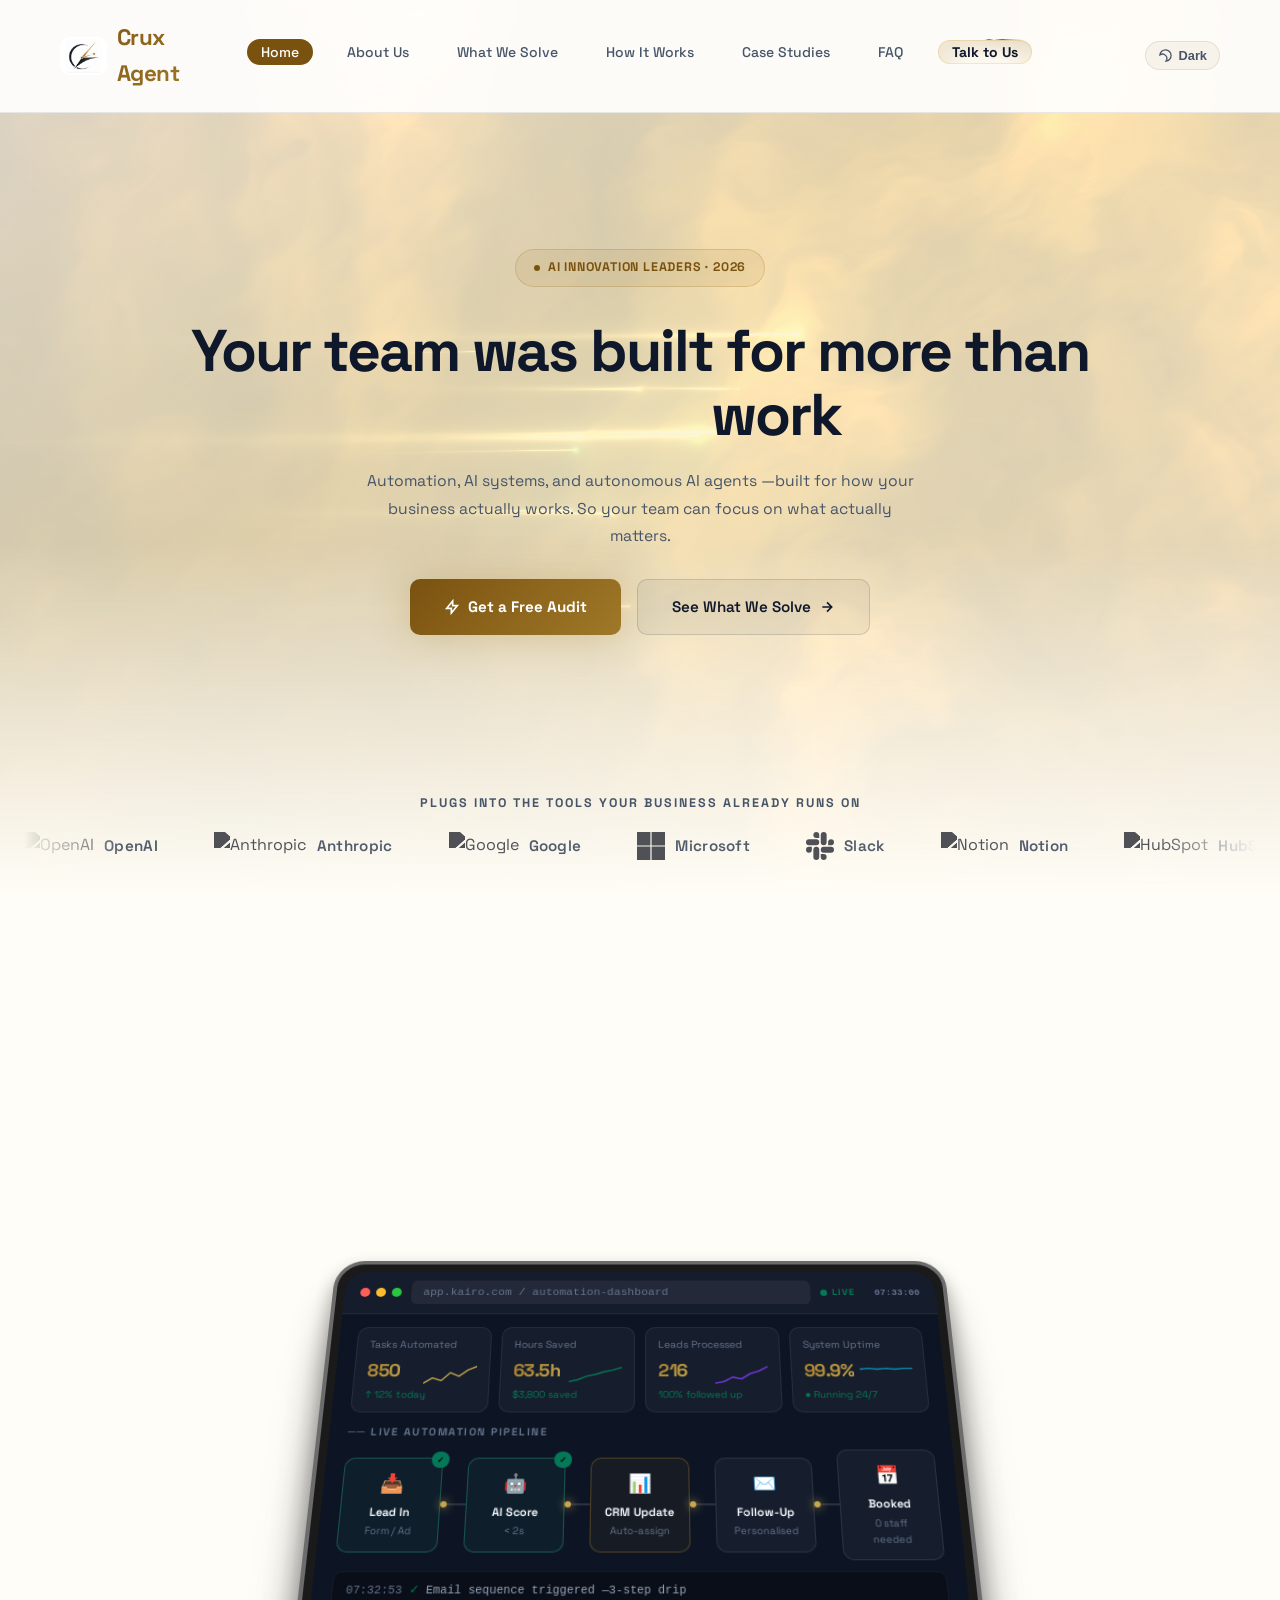
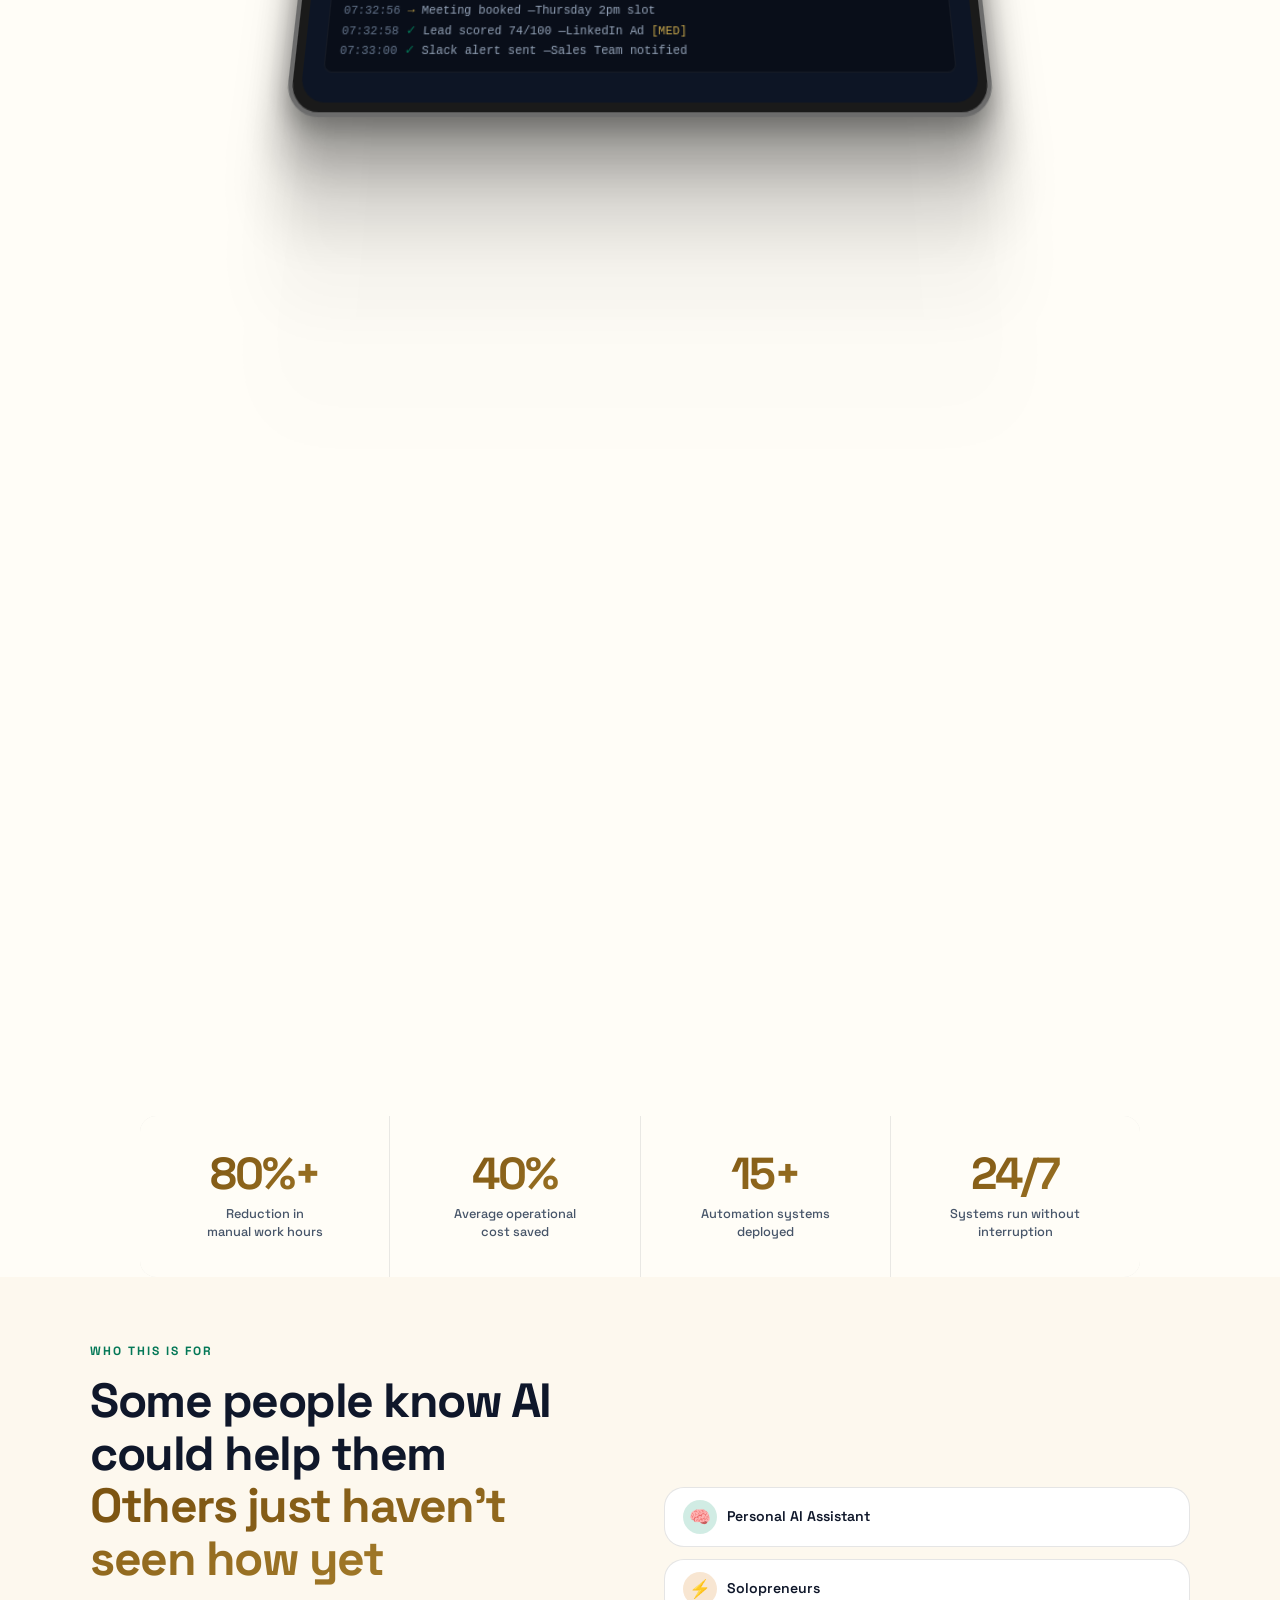
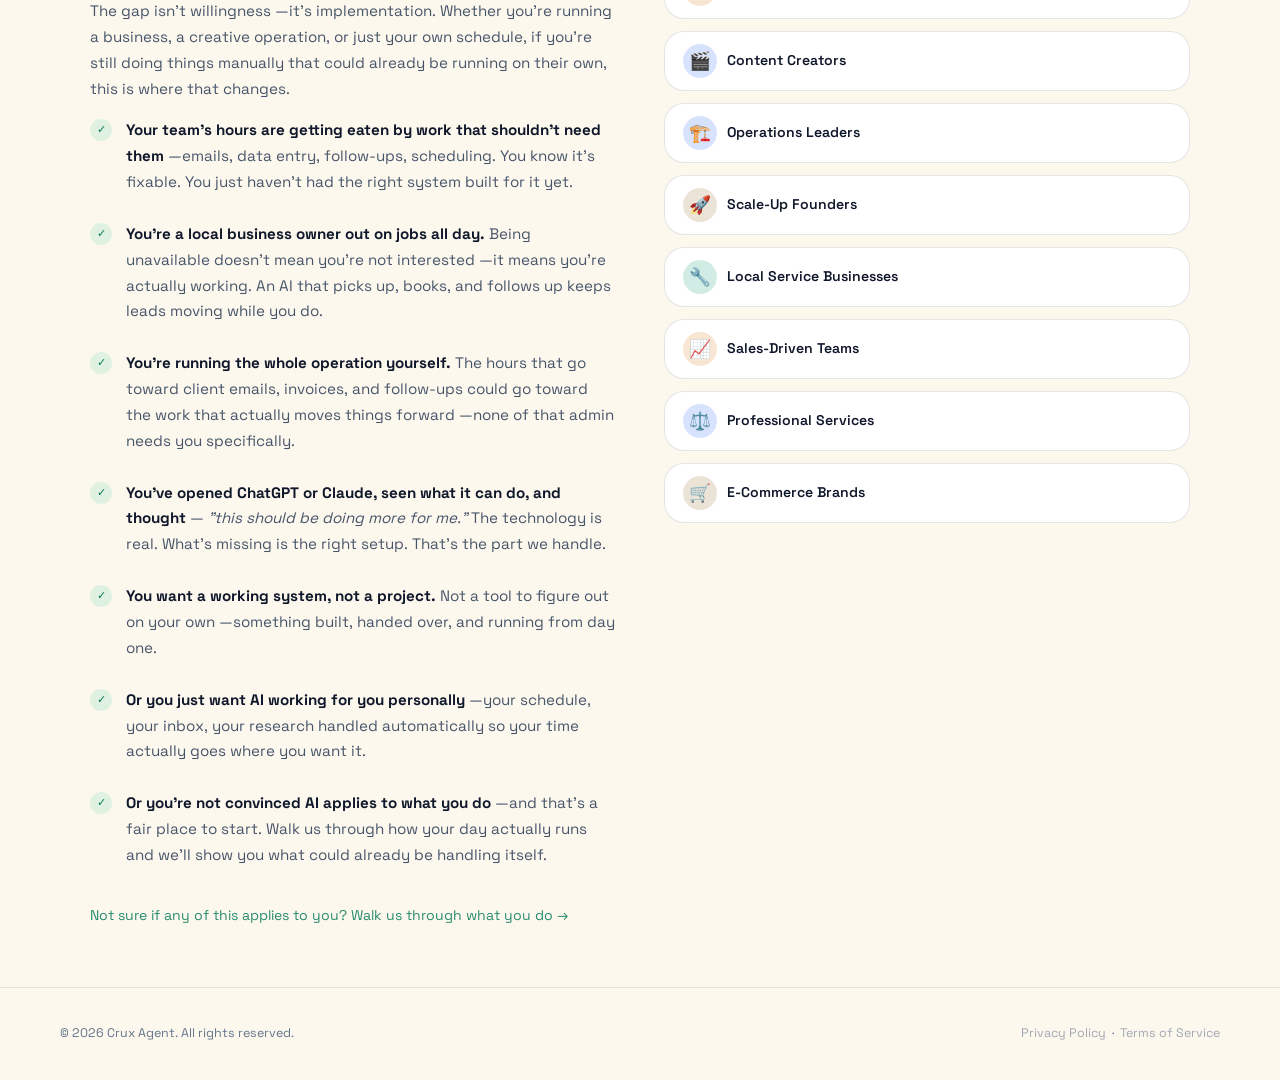
==== commit 9b462c96: "Add files via upload" ====
--- a/index.html
+++ b/index.html
@@ -496,42 +496,45 @@
     const header   = document.getElementById('scrollHeader');
     const card     = document.getElementById('scrollCard');
     if (!showcase || !header || !card) return;
-    let accumulated = 0, animDone = false;
-    const TOTAL = 600;
     function lerp(a, b, t) { return a + (b - a) * t; }
     function applyAnim(p) {
-      const mobile = window.innerWidth <= 768;
-      card.style.transform = 'rotateX(' + lerp(20, 0, p) + 'deg) scale(' + lerp(mobile ? 0.7 : 1.05, mobile ? 0.9 : 1, p) + ')';
+      card.style.transform = 'rotateX(' + lerp(20, 0, p) + 'deg) scale(' + lerp(1.05, 1, p) + ')';
       header.style.opacity = p < 0.15 ? String(p / 0.15) : '1';
     }
-    function inShowcase() { const t = showcase.getBoundingClientRect().top; return t <= 1 && t >= -window.innerHeight; }
+    // Mobile: no scroll-jacking — animate on enter via IntersectionObserver
+    if (window.innerWidth <= 960) {
+      header.style.opacity = '1';
+      card.style.transform = 'rotateX(15deg) scale(0.78)';
+      card.style.transition = 'transform 0.9s cubic-bezier(0.22,1,0.36,1)';
+      var mObs = new IntersectionObserver(function(entries) {
+        entries.forEach(function(e) {
+          if (e.isIntersecting) { card.style.transform = 'rotateX(0deg) scale(0.92)'; mObs.unobserve(showcase); }
+        });
+      }, { threshold: 0.2 });
+      mObs.observe(showcase);
+      return;
+    }
+    // Desktop: scroll-jacked animation
+    var accumulated = 0, animDone = false;
+    var TOTAL = 600;
+    function inShowcase() { var t = showcase.getBoundingClientRect().top; return t <= 1 && t >= -window.innerHeight; }
     window.addEventListener('wheel', function(e) {
       if (!inShowcase()) return;
       if (animDone && e.deltaY > 0) return;
       if (!animDone && e.deltaY < 0 && accumulated <= 0) return;
       e.preventDefault();
       accumulated = Math.max(0, Math.min(TOTAL, accumulated + e.deltaY));
-      const p = accumulated / TOTAL; applyAnim(p); if (p >= 1) animDone = true;
+      var p = accumulated / TOTAL; applyAnim(p); if (p >= 1) animDone = true;
     }, { passive: false });
     window.addEventListener('keydown', function(e) {
       if (!inShowcase() || animDone) return;
-      const map = { 40: 60, 34: 400, 32: 400, 38: -60, 33: -400 };
-      const delta = map[e.keyCode]; if (delta === undefined) return;
+      var map = { 40: 60, 34: 400, 32: 400, 38: -60, 33: -400 };
+      var delta = map[e.keyCode]; if (delta === undefined) return;
       if (delta < 0 && accumulated <= 0) return;
       e.preventDefault();
       accumulated = Math.max(0, Math.min(TOTAL, accumulated + delta));
-      const p = accumulated / TOTAL; applyAnim(p); if (p >= 1) animDone = true;
+      var p = accumulated / TOTAL; applyAnim(p); if (p >= 1) animDone = true;
     });
-    let touchY = 0;
-    window.addEventListener('touchstart', function(e) { touchY = e.touches[0].clientY; }, { passive: true });
-    window.addEventListener('touchmove', function(e) {
-      if (!inShowcase() || animDone) return;
-      const delta = touchY - e.touches[0].clientY; touchY = e.touches[0].clientY;
-      if (delta < 0 && accumulated <= 0) return;
-      e.preventDefault();
-      accumulated = Math.max(0, Math.min(TOTAL, accumulated + delta));
-      const p = accumulated / TOTAL; applyAnim(p); if (p >= 1) animDone = true;
-    }, { passive: false });
     window.addEventListener('scroll', function() {
       if (showcase.getBoundingClientRect().top > 50) { animDone = false; accumulated = 0; applyAnim(0); }
     }, { passive: true });
--- a/style.css
+++ b/style.css
@@ -32,7 +32,7 @@
 
     /* ── NAVBAR ── */
     nav {
-      position: fixed; top: 0; left: 0; right: 0; z-index: 100;
+      position: fixed; top: 0; left: 0; right: 0; z-index: 300;
       display: grid;
       grid-template-columns: 1fr auto 1fr;
       column-gap: 48px;
@@ -1189,8 +1189,8 @@
       .stats-grid, .pain-grid { grid-template-columns: 1fr; }
       .for-grid, .about-wrap, .contact-wrap { grid-template-columns: 1fr; gap: 40px; }
       .for-right, .about-cards { grid-template-columns: 1fr 1fr; }
-      #scroll-showcase { height: 200vh; }
-      .scroll-perspective { padding: 4rem 1rem 1rem; }
+      #scroll-showcase { height: auto; }
+      .scroll-perspective { position: relative; height: auto; min-height: 70vh; padding: 5rem 1rem 3rem; }
       .scroll-card-inner { height: 20rem; }
       .mockup-stat-row { grid-template-columns: repeat(2, 1fr); }
       .mockup-flow { gap: 0; overflow-x: auto; }
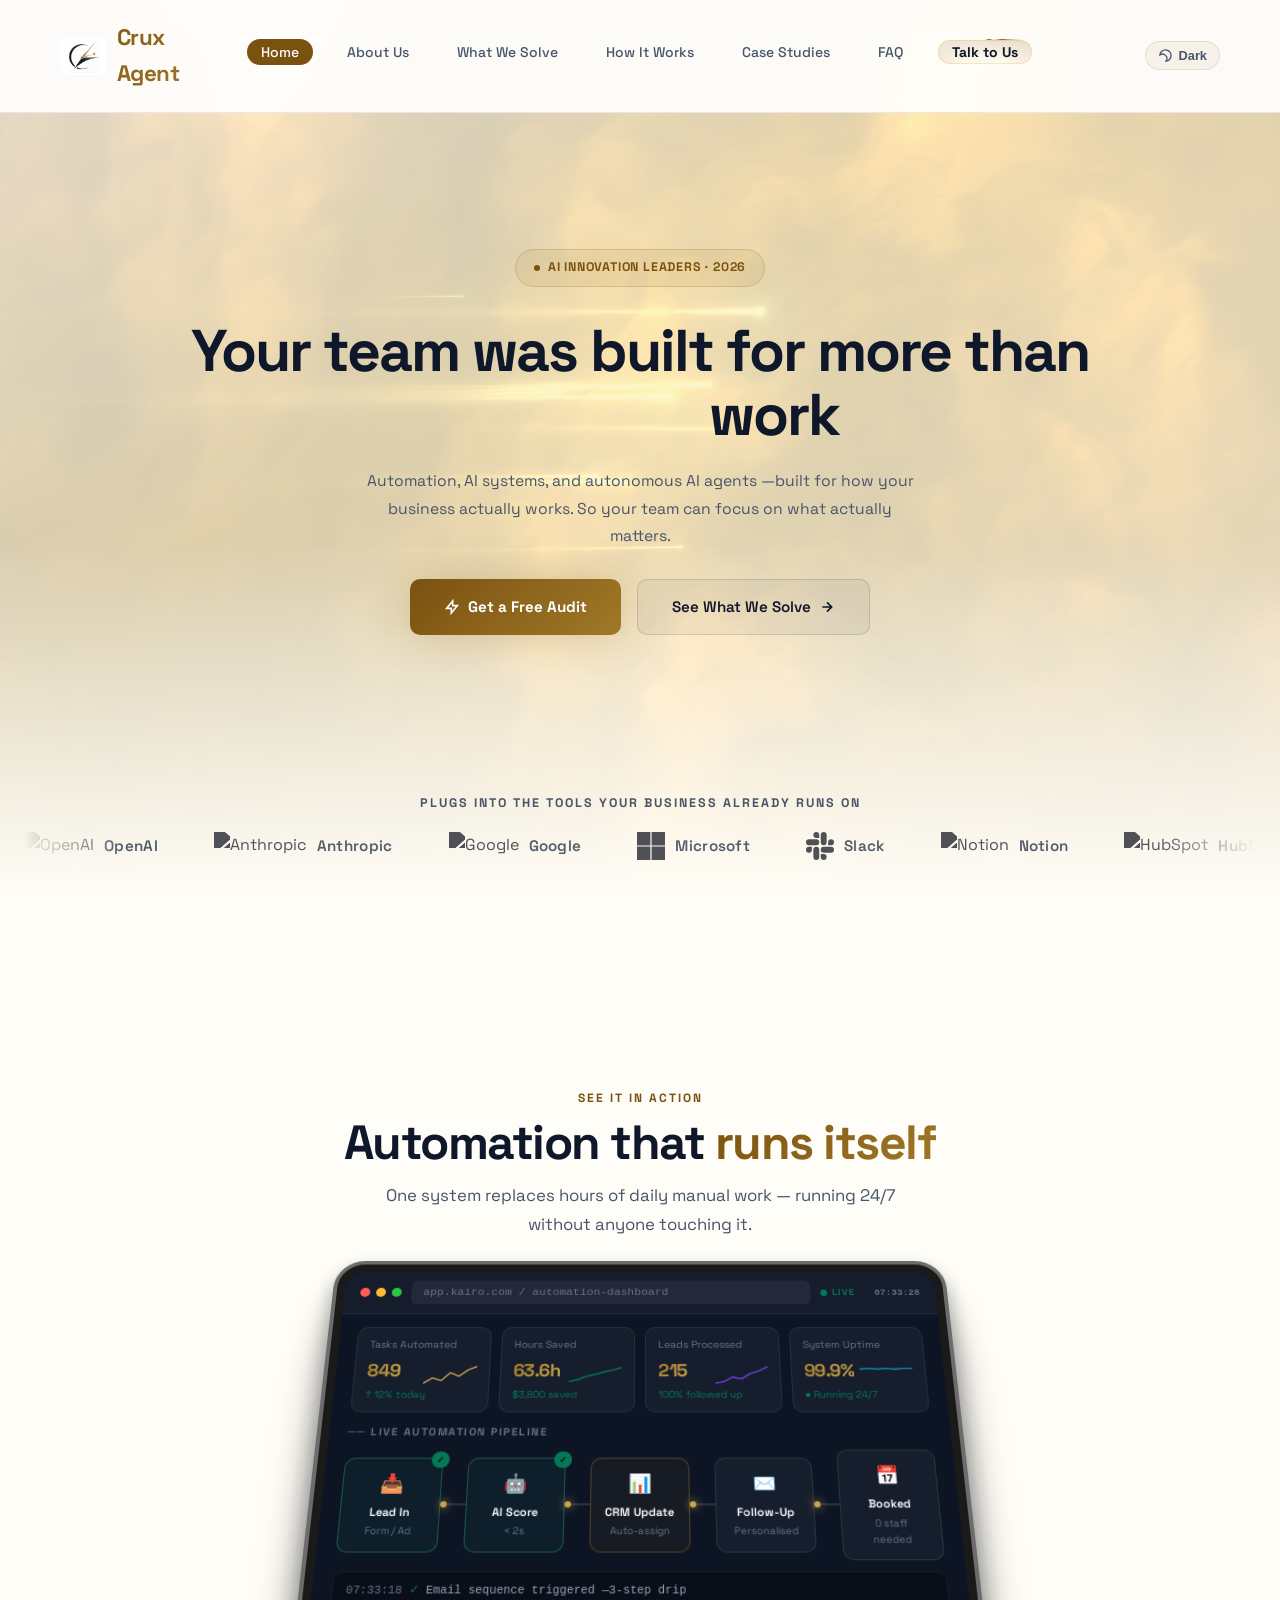
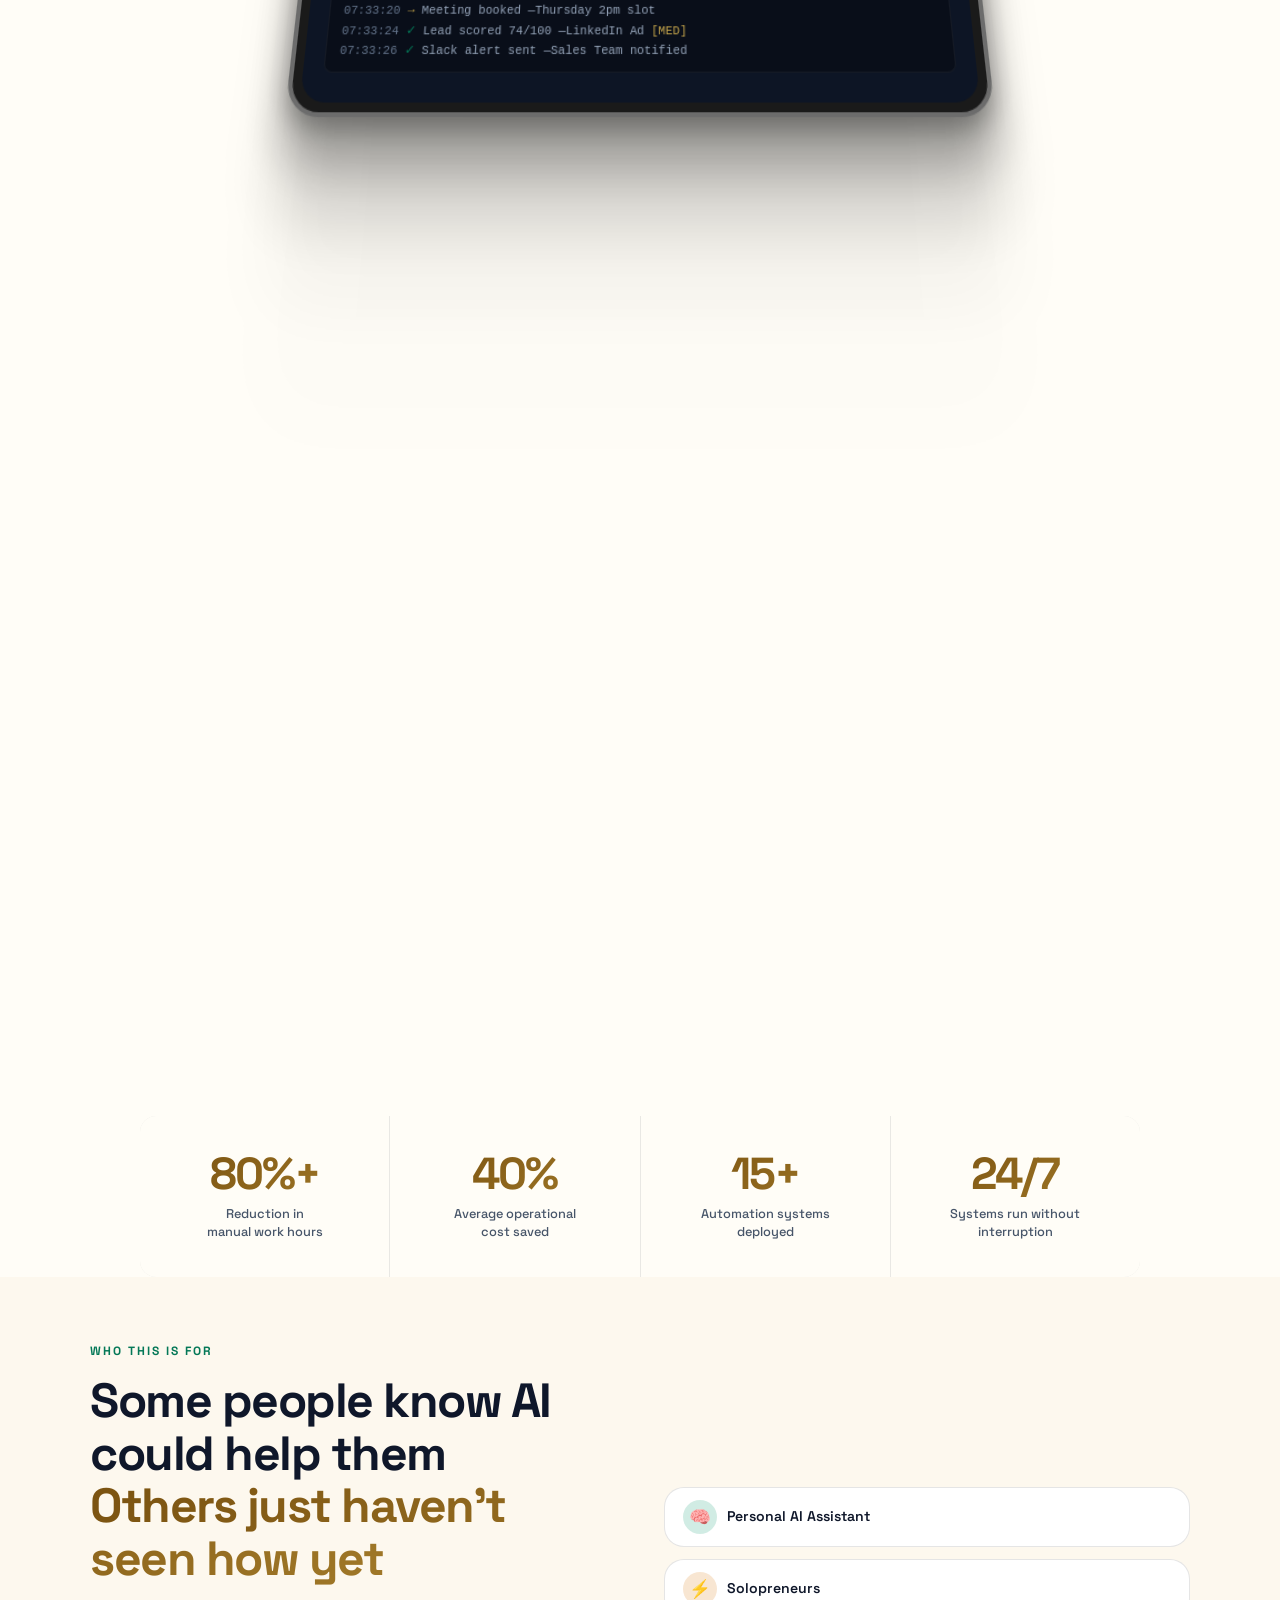
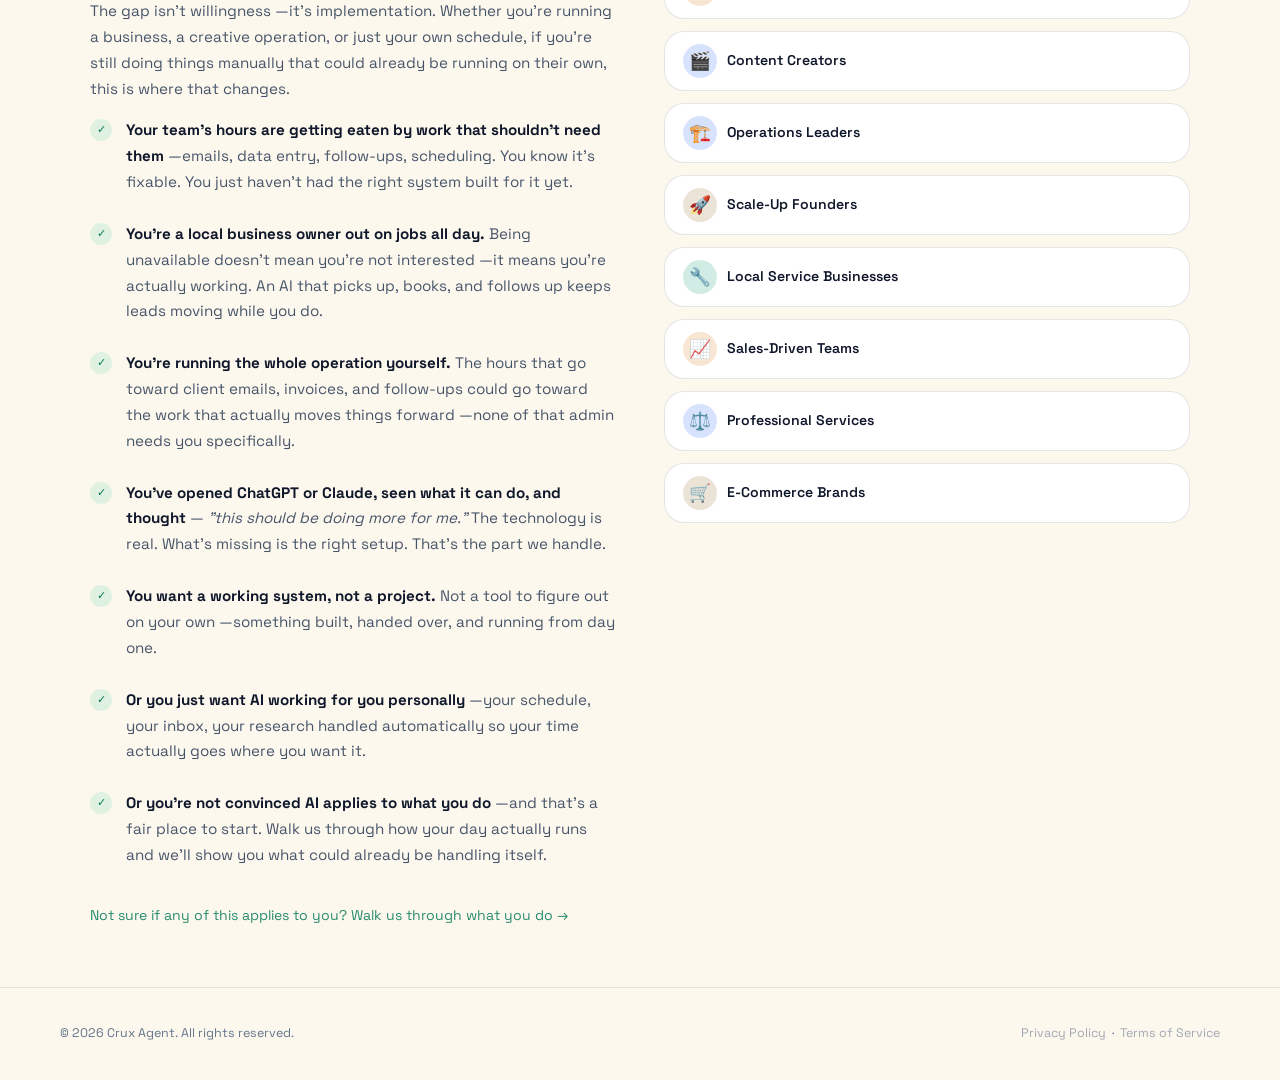
==== commit 60b5ab59: "Add files via upload" ====
--- a/index.html
+++ b/index.html
@@ -490,7 +490,7 @@
     }, 2500);
   })();
 
-  // ContainerScroll — scroll-jacked 3D perspective animation
+  // ContainerScroll — scroll-driven 3D perspective animation
   (function() {
     const showcase = document.getElementById('scroll-showcase');
     const header   = document.getElementById('scrollHeader');
@@ -499,9 +499,9 @@
     function lerp(a, b, t) { return a + (b - a) * t; }
     function applyAnim(p) {
       card.style.transform = 'rotateX(' + lerp(20, 0, p) + 'deg) scale(' + lerp(1.05, 1, p) + ')';
-      header.style.opacity = p < 0.15 ? String(p / 0.15) : '1';
+      header.style.opacity = '1';
     }
-    // Mobile: no scroll-jacking — animate on enter via IntersectionObserver
+    // Mobile: animate on enter via IntersectionObserver
     if (window.innerWidth <= 960) {
       header.style.opacity = '1';
       card.style.transform = 'rotateX(15deg) scale(0.78)';
@@ -514,30 +514,15 @@
       mObs.observe(showcase);
       return;
     }
-    // Desktop: scroll-jacked animation
-    var accumulated = 0, animDone = false;
-    var TOTAL = 600;
-    function inShowcase() { var t = showcase.getBoundingClientRect().top; return t <= 1 && t >= -window.innerHeight; }
-    window.addEventListener('wheel', function(e) {
-      if (!inShowcase()) return;
-      if (animDone && e.deltaY > 0) return;
-      if (!animDone && e.deltaY < 0 && accumulated <= 0) return;
-      e.preventDefault();
-      accumulated = Math.max(0, Math.min(TOTAL, accumulated + e.deltaY));
-      var p = accumulated / TOTAL; applyAnim(p); if (p >= 1) animDone = true;
-    }, { passive: false });
-    window.addEventListener('keydown', function(e) {
-      if (!inShowcase() || animDone) return;
-      var map = { 40: 60, 34: 400, 32: 400, 38: -60, 33: -400 };
-      var delta = map[e.keyCode]; if (delta === undefined) return;
-      if (delta < 0 && accumulated <= 0) return;
-      e.preventDefault();
-      accumulated = Math.max(0, Math.min(TOTAL, accumulated + delta));
-      var p = accumulated / TOTAL; applyAnim(p); if (p >= 1) animDone = true;
-    });
-    window.addEventListener('scroll', function() {
-      if (showcase.getBoundingClientRect().top > 50) { animDone = false; accumulated = 0; applyAnim(0); }
-    }, { passive: true });
+    // Desktop: passive scroll-position-driven animation — never blocks scroll
+    function onScroll() {
+      var rect = showcase.getBoundingClientRect();
+      var scrollRange = showcase.offsetHeight - window.innerHeight;
+      if (scrollRange <= 0) { applyAnim(1); return; }
+      var p = Math.max(0, Math.min(1, -rect.top / scrollRange));
+      applyAnim(p);
+    }
+    window.addEventListener('scroll', onScroll, { passive: true });
     applyAnim(0);
   })();
 
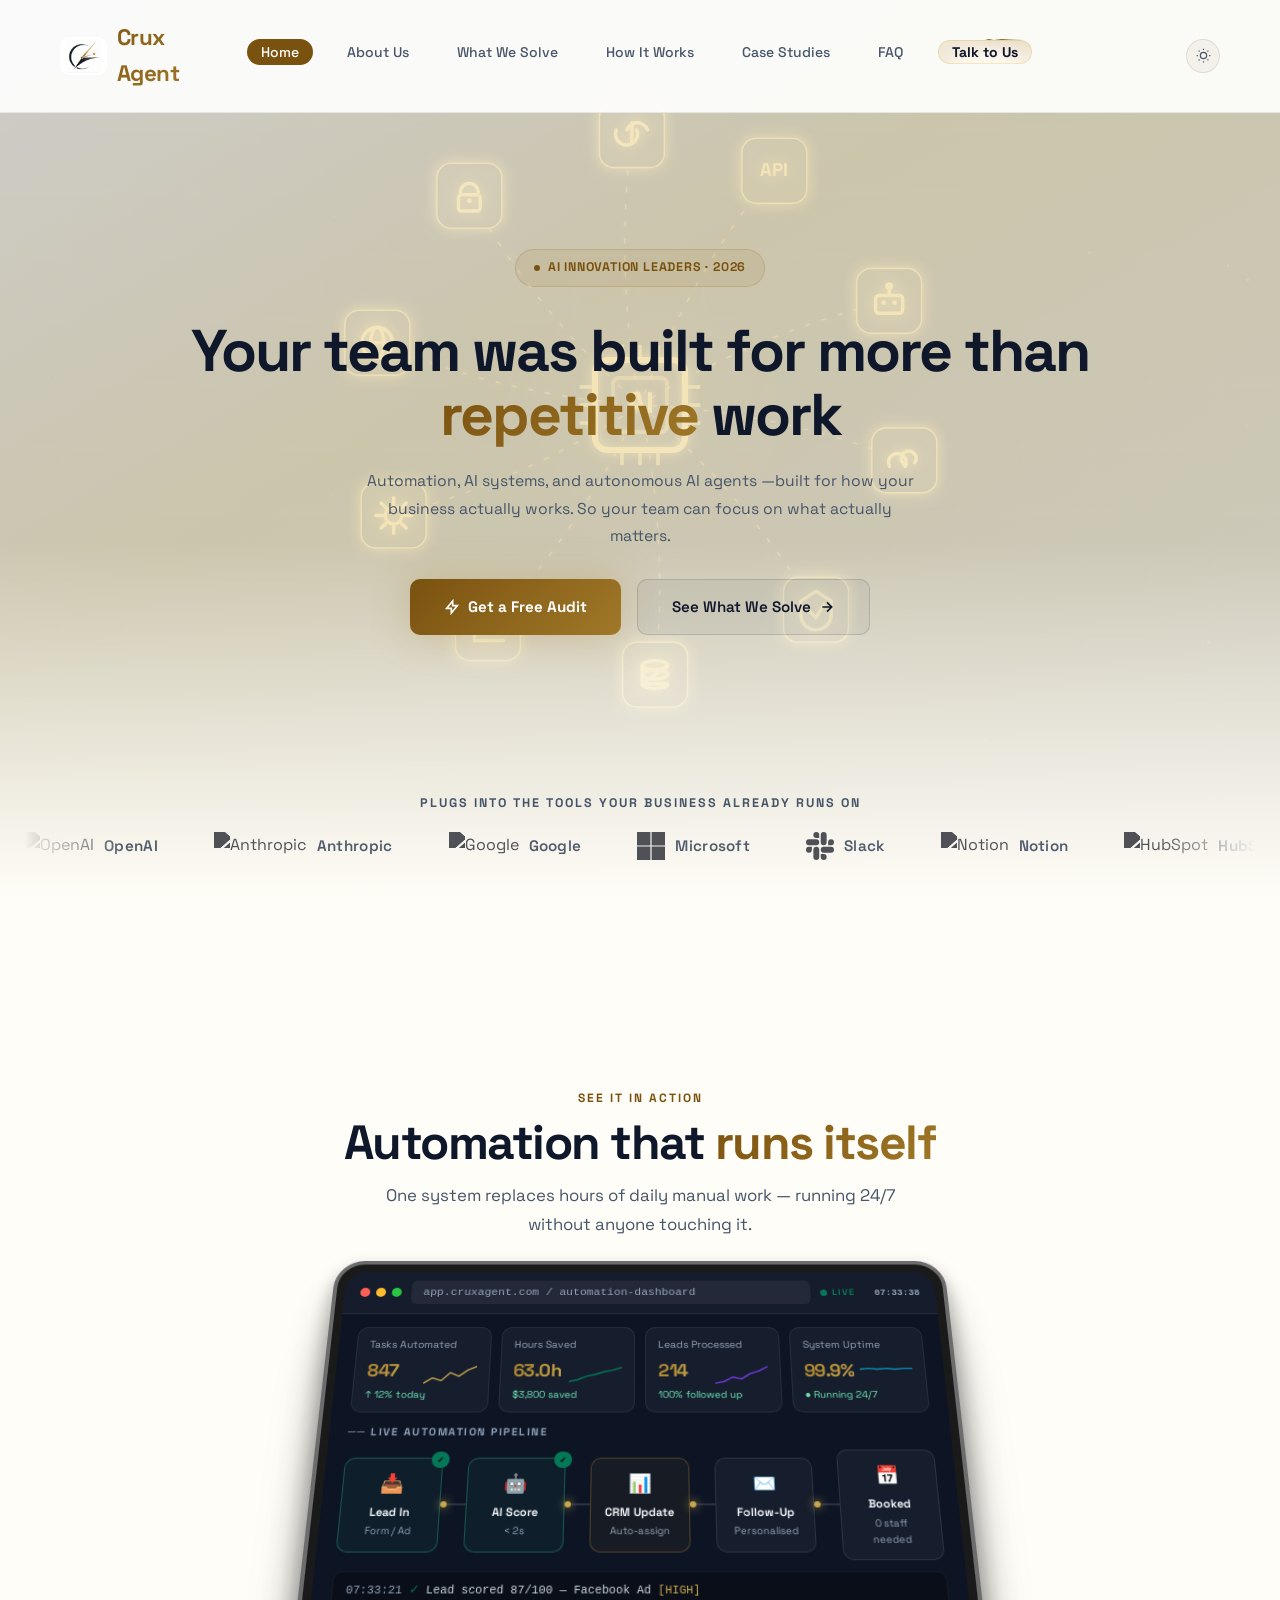
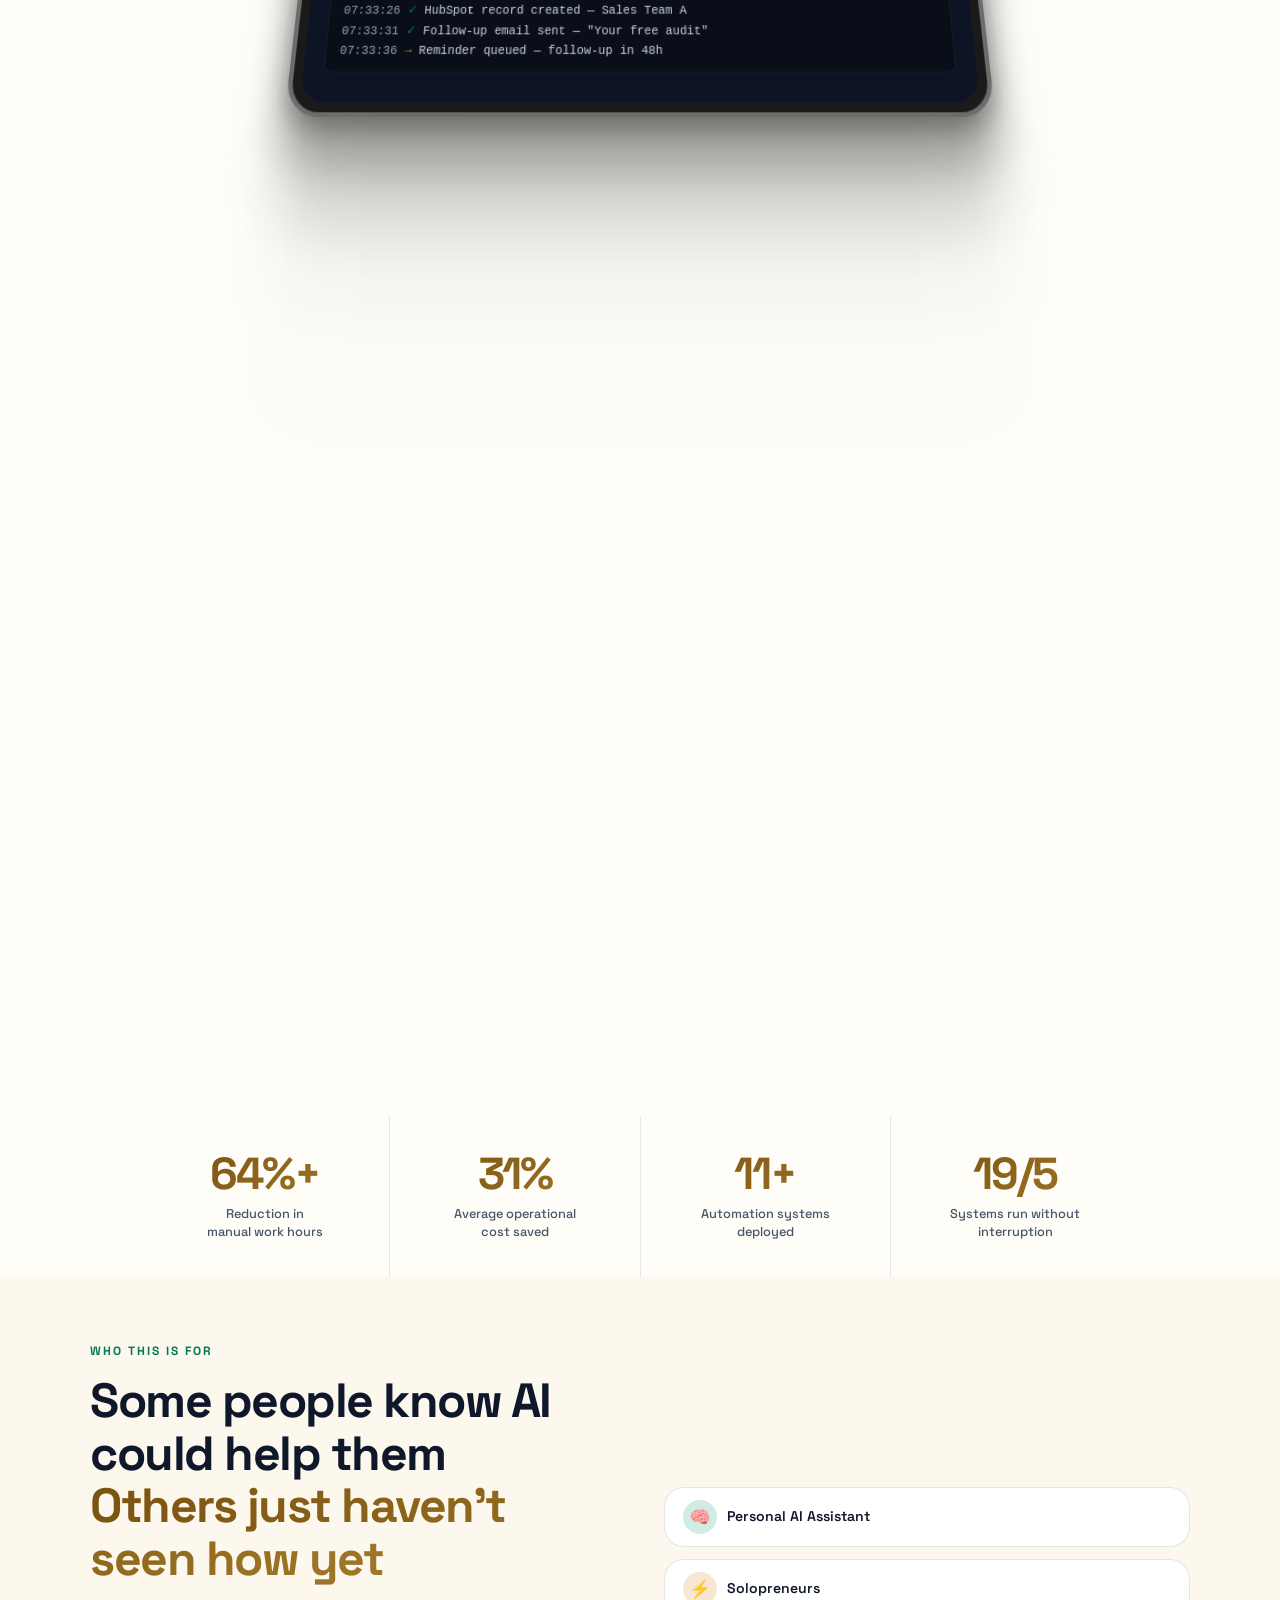
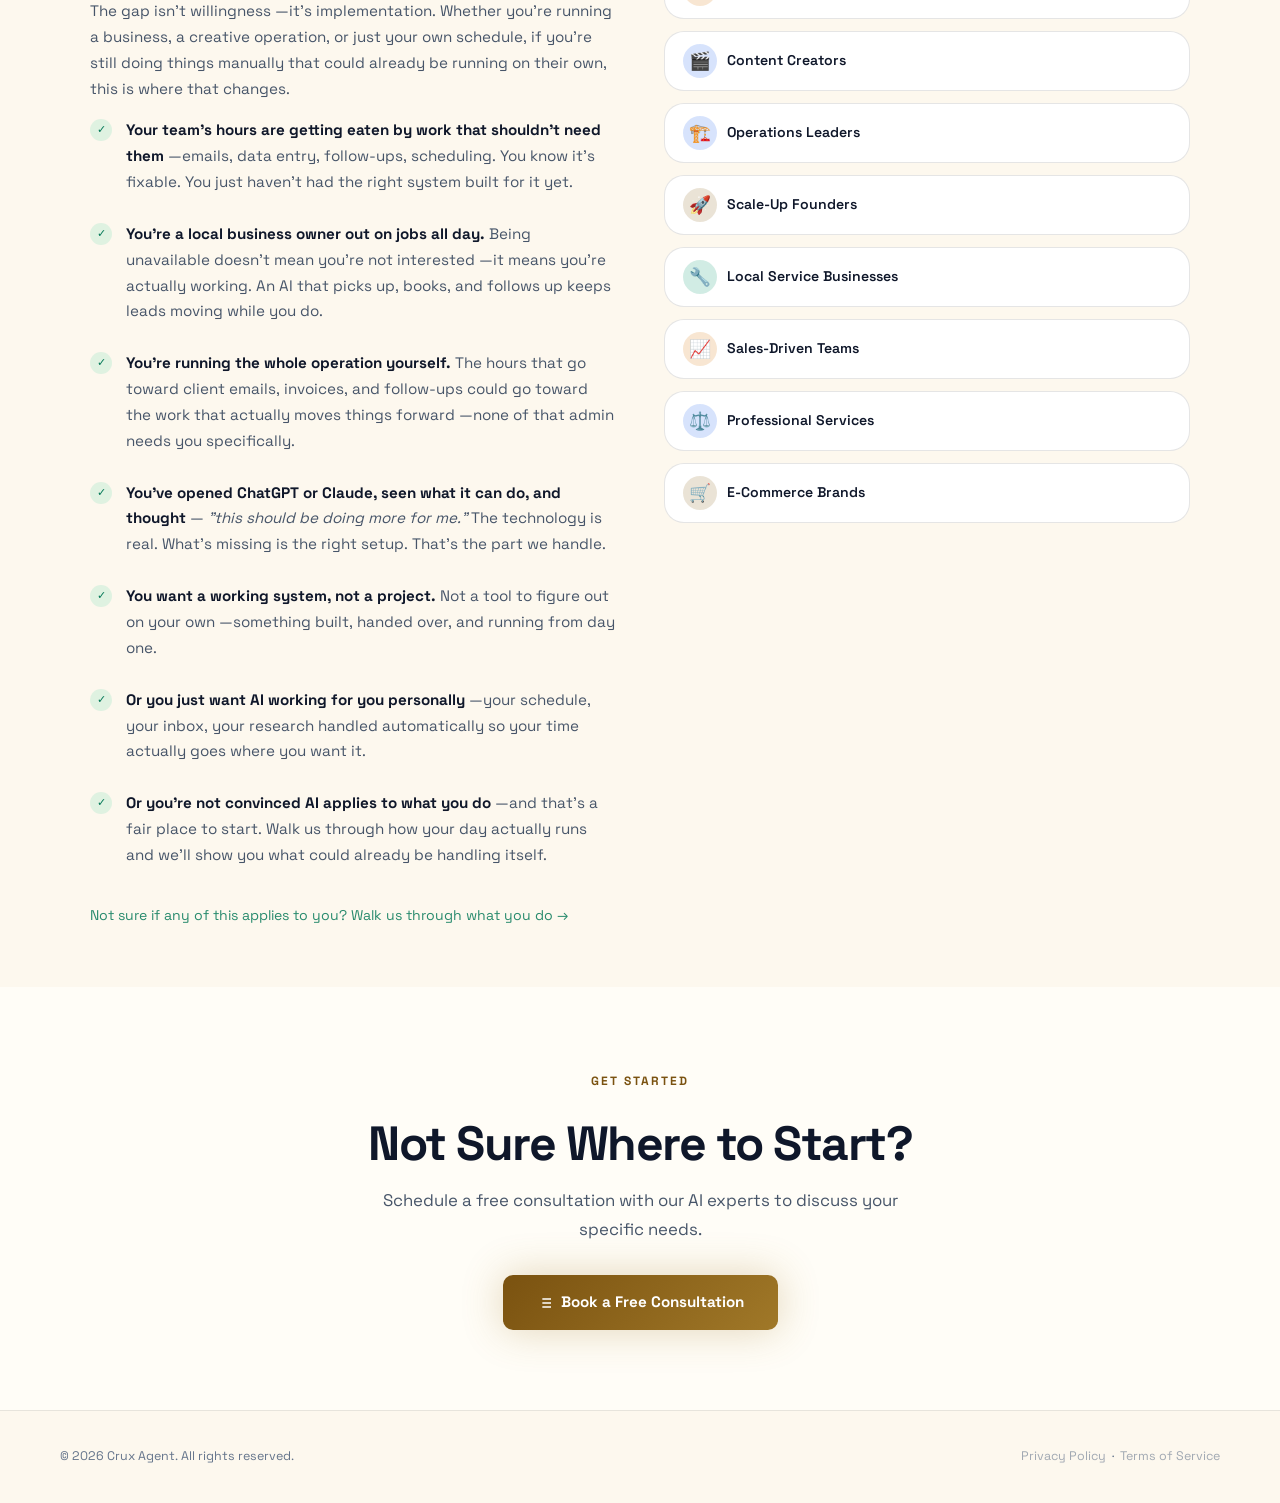
==== commit 20b34d69: "Add files via upload" ====
--- a/index.html
+++ b/index.html
@@ -1,5 +1,5 @@
-<!DOCTYPE html>
-<html lang="en">
+﻿<!DOCTYPE html>
+<html lang="en" data-theme="light">
 <head>
   <meta charset="UTF-8" />
   <meta name="viewport" content="width=device-width, initial-scale=1.0" />
@@ -28,13 +28,28 @@
     <li><a href="faq.html#contact" class="nav-cta"><span>Talk to Us</span></a></li>
   </ul>
   <div class="nav-actions">
-    <button class="theme-toggle" id="themeToggle" aria-label="Toggle light/dark mode">
-      <svg id="themeIcon" width="15" height="15" fill="none" stroke="currentColor" stroke-width="2" viewBox="0 0 24 24">
-        <circle cx="12" cy="12" r="5"/>
-        <path d="M12 1v2M12 21v2M4.22 4.22l1.42 1.42M18.36 18.36l1.42 1.42M1 12h2M21 12h2M4.22 19.78l1.42-1.42M18.36 5.64l1.42-1.42"/>
-      </svg>
-      <span id="themeLabel">Light</span>
-    </button>
+    <div class="theme-dropdown" id="themeDropdown">
+      <button class="theme-toggle" id="themeToggle" aria-label="Theme" aria-haspopup="true" aria-expanded="false">
+        <svg id="themeIcon" width="15" height="15" fill="none" stroke="currentColor" stroke-width="2" viewBox="0 0 24 24">
+          <circle cx="12" cy="12" r="5"/>
+          <path d="M12 1v2M12 21v2M4.22 4.22l1.42 1.42M18.36 18.36l1.42 1.42M1 12h2M21 12h2M4.22 19.78l1.42-1.42M18.36 5.64l1.42-1.42"/>
+        </svg>
+        <span id="themeLabel">Light</span>
+        <svg class="theme-chevron" width="12" height="12" fill="none" stroke="currentColor" stroke-width="2.5" viewBox="0 0 24 24"><path d="M6 9l6 6 6-6"/></svg>
+      </button>
+      <div class="theme-menu" id="themeMenu" role="menu">
+        <button class="theme-option" data-value="light" role="menuitem">
+          <svg width="14" height="14" fill="none" stroke="currentColor" stroke-width="2" viewBox="0 0 24 24"><circle cx="12" cy="12" r="5"/><path d="M12 1v2M12 21v2M4.22 4.22l1.42 1.42M18.36 18.36l1.42 1.42M1 12h2M21 12h2M4.22 19.78l1.42-1.42M18.36 5.64l1.42-1.42"/></svg>
+          Light
+          <svg class="theme-check" width="14" height="14" fill="none" stroke="currentColor" stroke-width="2.5" viewBox="0 0 24 24"><path d="M20 6L9 17l-5-5"/></svg>
+        </button>
+        <button class="theme-option" data-value="dark" role="menuitem">
+          <svg width="14" height="14" fill="none" stroke="currentColor" stroke-width="2" viewBox="0 0 24 24"><path d="M21 12.79A9 9 0 1 1 11.21 3a7 7 0 0 0 9.79 9.79z"/></svg>
+          Dark
+          <svg class="theme-check" width="14" height="14" fill="none" stroke="currentColor" stroke-width="2.5" viewBox="0 0 24 24"><path d="M20 6L9 17l-5-5"/></svg>
+        </button>
+      </div>
+    </div>
     <button class="hamburger" id="hamburger" aria-label="Open menu" aria-expanded="false">
       <span class="ham-bar"></span>
       <span class="ham-bar"></span>
@@ -124,7 +139,7 @@
 
         <div class="mockup-bar">
           <div class="mockup-dots"><span></span><span></span><span></span></div>
-          <div class="mockup-url">app.kairo.com / automation-dashboard</div>
+          <div class="mockup-url">app.cruxagent.com / automation-dashboard</div>
           <div class="dash-live"><span class="live-pulse"></span>LIVE</div>
           <div class="dash-clock" id="dashTime">--:--:--</div>
         </div>
@@ -170,7 +185,7 @@
                   <polyline class="spark-line sk4" points="0,6 10,5 20,6 30,5 40,6 50,5 60,5"/>
                 </svg>
               </div>
-              <div class="m-delta" style="color:var(--green)">● Running 24/7</div>
+              <div class="m-delta" style="color:#6ee7b7">● Running 24/7</div>
             </div>
           </div>
 
@@ -354,6 +369,21 @@
   </div>
 </section>
 
+<!-- NOT SURE WHERE TO START CTA -->
+<section id="home-cta" style="padding: 80px 24px; text-align: center;">
+  <div class="inner">
+    <div class="reveal">
+      <span class="stag">Get Started</span>
+      <h2 class="sh" style="margin-top: 12px;">Not Sure Where to Start?</h2>
+      <p class="ss" style="max-width: 520px; margin: 16px auto 32px;">Schedule a free consultation with our AI experts to discuss your specific needs.</p>
+      <a href="faq.html#contact" class="btn-p">
+        <svg width="16" height="16" fill="none" stroke="currentColor" stroke-width="2.5" viewBox="0 0 24 24"><path d="M8 6h13M8 12h13M8 18h13M3 6h.01M3 12h.01M3 18h.01"/></svg>
+        Book a Free Consultation
+      </a>
+    </div>
+  </div>
+</section>
+
 <!-- FOOTER -->
 <footer>
   <p class="f-copy">© 2026 Crux Agent. All rights reserved.</p>
@@ -402,9 +432,10 @@
   }, { threshold: 0.5 });
   statsObs.observe(document.getElementById('stats'));
 
-  // Light / dark theme toggle
+  // Theme dropdown
   (function() {
     const html = document.documentElement;
+    const dropdown = document.getElementById('themeDropdown');
     const btn = document.getElementById('themeToggle');
     const label = document.getElementById('themeLabel');
     const icon = document.getElementById('themeIcon');
@@ -412,8 +443,11 @@
     const sunPath = '<circle cx="12" cy="12" r="5"/><path d="M12 1v2M12 21v2M4.22 4.22l1.42 1.42M18.36 18.36l1.42 1.42M1 12h2M21 12h2M4.22 19.78l1.42-1.42M18.36 5.64l1.42-1.42"/>';
     const saved = localStorage.getItem('theme') || 'light';
     apply(saved);
-    btn.addEventListener('click', () => apply(html.dataset.theme === 'light' ? 'dark' : 'light'));
-    function apply(theme) { html.dataset.theme = theme; localStorage.setItem('theme', theme); if (theme === 'light') { label.textContent = 'Dark'; icon.innerHTML = moonPath; } else { label.textContent = 'Light'; icon.innerHTML = sunPath; } }
+    btn.addEventListener('click', function(e) { e.stopPropagation(); var open = dropdown.classList.toggle('open'); btn.setAttribute('aria-expanded', open); });
+    document.querySelectorAll('.theme-option').forEach(function(opt) { opt.addEventListener('click', function() { apply(opt.dataset.value); dropdown.classList.remove('open'); btn.setAttribute('aria-expanded', 'false'); }); });
+    document.addEventListener('click', function(e) { if (!dropdown.contains(e.target)) { dropdown.classList.remove('open'); btn.setAttribute('aria-expanded', 'false'); } });
+    document.addEventListener('keydown', function(e) { if (e.key === 'Escape') { dropdown.classList.remove('open'); btn.setAttribute('aria-expanded', 'false'); } });
+    function apply(theme) { html.dataset.theme = theme; localStorage.setItem('theme', theme); label.textContent = theme === 'light' ? 'Light' : 'Dark'; icon.innerHTML = theme === 'light' ? sunPath : moonPath; document.querySelectorAll('.theme-option').forEach(function(o) { o.classList.toggle('active', o.dataset.value === theme); }); }
   })();
 
   // Cursor spotlight
@@ -422,38 +456,182 @@
     card.addEventListener('pointerleave', function() { this.style.setProperty('--mx', '-9999px'); this.style.setProperty('--my', '-9999px'); });
   });
 
-  // Hero shader background
+  // Hero interactive AI chip background
   (function initHeroShader() {
     const canvas = document.getElementById('heroShader');
     if (!canvas) return;
-    const gl = canvas.getContext('webgl2', { antialias: false, premultipliedAlpha: false });
-    if (!gl) { canvas.style.display = 'none'; return; }
-    const vertSrc = `#version 300 es\nprecision highp float;\nin vec4 position;\nvoid main(){ gl_Position = position; }`;
-    const fragSrc = `#version 300 es\nprecision highp float;\nout vec4 O;\nuniform vec2 resolution;\nuniform float time;\n#define FC gl_FragCoord.xy\n#define T time\n#define R resolution\n#define MN min(R.x,R.y)\nfloat rnd(vec2 p){ p=fract(p*vec2(12.9898,78.233)); p+=dot(p,p+34.56); return fract(p.x*p.y); }\nfloat noise(in vec2 p){\n  vec2 i=floor(p), f=fract(p), u=f*f*(3.-2.*f);\n  float a=rnd(i), b=rnd(i+vec2(1,0)), c=rnd(i+vec2(0,1)), d=rnd(i+1.);\n  return mix(mix(a,b,u.x), mix(c,d,u.x), u.y);\n}\nfloat fbm(vec2 p){\n  float t=.0, a=1.; mat2 m=mat2(1.,-.5,.2,1.2);\n  for (int i=0; i<5; i++){ t+=a*noise(p); p*=2.*m; a*=.5; }\n  return t;\n}\nfloat clouds(vec2 p){\n  float d=1., t=.0;\n  for (float i=.0; i<3.; i++){\n    float a=d*fbm(i*10.+p.x*.2+.2*(1.+i)*p.y+d+i*i+p);\n    t=mix(t,d,a); d=a; p*=2./(i+1.);\n  }\n  return t;\n}\nvoid main(void){\n  vec2 uv=(FC-.5*R)/MN, st=uv*vec2(2,1);\n  vec3 col=vec3(0);\n  float bg=clouds(vec2(st.x+T*.35,-st.y));\n  uv*=1.-.3*(sin(T*.2)*.5+.5);\n  for (float i=1.; i<12.; i++){\n    uv+=.1*cos(i*vec2(.1+.01*i,.8)+i*i+T*.5+.1*uv.x);\n    vec2 p=uv;\n    float d=length(p);\n    col+=.00125/d*(cos(sin(i)*vec3(1,2,3)+vec3(3.5,2.5,1.0))+1.);\n    float b=noise(i+p+bg*1.731);\n    col+=.002*b/length(max(p,vec2(b*p.x*.02,p.y)));\n    col=mix(col, vec3(bg*0.32, bg*0.22, bg*0.05), d);\n  }\n  col = col * vec3(1.20, 1.05, 0.60);\n  O=vec4(col,1);\n}`;
-    function compile(type, src){ const s = gl.createShader(type); gl.shaderSource(s, src); gl.compileShader(s); if (!gl.getShaderParameter(s, gl.COMPILE_STATUS)) { gl.deleteShader(s); return null; } return s; }
-    const vs = compile(gl.VERTEX_SHADER, vertSrc);
-    const fs = compile(gl.FRAGMENT_SHADER, fragSrc);
-    if (!vs || !fs) { canvas.style.display='none'; return; }
-    const prog = gl.createProgram();
-    gl.attachShader(prog, vs); gl.attachShader(prog, fs); gl.linkProgram(prog);
-    if (!gl.getProgramParameter(prog, gl.LINK_STATUS)) { canvas.style.display='none'; return; }
-    const buf = gl.createBuffer();
-    gl.bindBuffer(gl.ARRAY_BUFFER, buf);
-    gl.bufferData(gl.ARRAY_BUFFER, new Float32Array([-1,1,-1,-1,1,1,1,-1]), gl.STATIC_DRAW);
-    const loc = gl.getAttribLocation(prog, 'position');
-    gl.enableVertexAttribArray(loc);
-    gl.vertexAttribPointer(loc, 2, gl.FLOAT, false, 0, 0);
-    const uRes = gl.getUniformLocation(prog, 'resolution');
-    const uTime = gl.getUniformLocation(prog, 'time');
-    let dpr = Math.max(1, 0.5 * (window.devicePixelRatio || 1));
-    function resize(){ const rect = canvas.getBoundingClientRect(); canvas.width = Math.max(1, Math.floor(rect.width * dpr)); canvas.height = Math.max(1, Math.floor(rect.height * dpr)); gl.viewport(0, 0, canvas.width, canvas.height); }
+    const ctx = canvas.getContext('2d');
+    if (!ctx) { canvas.style.display = 'none'; return; }
+
+    let W = 0, H = 0;
+    const getDpr = () => Math.min(window.devicePixelRatio || 1, 2);
+    let mx = 0.5, my = 0.45;
+    let chipX = 0, chipY = 0, chipReady = false;
+
+    function resize() {
+      const d = getDpr(), r = canvas.getBoundingClientRect();
+      W = canvas.width  = Math.max(1, Math.floor(r.width  * d));
+      H = canvas.height = Math.max(1, Math.floor(r.height * d));
+      if (!chipReady) { chipX = W * mx; chipY = H * my; chipReady = true; }
+    }
     resize();
     window.addEventListener('resize', resize);
+
+    function updatePointer(clientX, clientY) {
+      const r = canvas.getBoundingClientRect();
+      mx = Math.max(0.05, Math.min(0.95, (clientX - r.left) / r.width));
+      my = Math.max(0.05, Math.min(0.95, (clientY - r.top)  / r.height));
+    }
+    document.addEventListener('mousemove', e => updatePointer(e.clientX, e.clientY));
+    document.addEventListener('touchmove', e => { if (e.touches[0]) updatePointer(e.touches[0].clientX, e.touches[0].clientY); }, { passive: true });
+    document.addEventListener('touchstart', e => { if (e.touches[0]) updatePointer(e.touches[0].clientX, e.touches[0].clientY); }, { passive: true });
+
     let visible = true;
     const io = new IntersectionObserver(e => { visible = e[0].isIntersecting; }, { threshold: 0 });
     io.observe(canvas);
-    const prefersReduced = window.matchMedia && window.matchMedia('(prefers-reduced-motion: reduce)').matches;
-    function render(now){ if (visible) { gl.clearColor(0,0,0,1); gl.clear(gl.COLOR_BUFFER_BIT); gl.useProgram(prog); gl.bindBuffer(gl.ARRAY_BUFFER, buf); gl.uniform2f(uRes, canvas.width, canvas.height); gl.uniform1f(uTime, (prefersReduced ? 0 : now) * 1e-3); gl.drawArrays(gl.TRIANGLE_STRIP, 0, 4); } requestAnimationFrame(render); }
+    const noMotion = !!(window.matchMedia && window.matchMedia('(prefers-reduced-motion: reduce)').matches);
+
+    function rrect(x, y, w, h, r) {
+      r = Math.min(r, w / 2, h / 2);
+      ctx.moveTo(x + r, y);
+      ctx.lineTo(x + w - r, y);     ctx.arcTo(x + w, y,     x + w, y + r,     r);
+      ctx.lineTo(x + w, y + h - r); ctx.arcTo(x + w, y + h, x + w - r, y + h, r);
+      ctx.lineTo(x + r, y + h);     ctx.arcTo(x,     y + h, x,     y + h - r, r);
+      ctx.lineTo(x, y + r);         ctx.arcTo(x,     y,     x + r, y,         r);
+      ctx.closePath();
+    }
+
+    function drawIcon(sym, px, py, s) {
+      ctx.strokeStyle = '#c9a84c'; ctx.fillStyle = '#c9a84c';
+      ctx.lineWidth = Math.max(1, s * 0.14); ctx.lineCap = 'round'; ctx.lineJoin = 'round';
+      switch (sym) {
+        case 'cloud':
+          ctx.beginPath();
+          ctx.arc(px - s*.28, py + s*.08, s*.36, Math.PI * .85, Math.PI * 2.15);
+          ctx.arc(px + s*.18, py - s*.08, s*.30, Math.PI * .8,  Math.PI * 2.2);
+          ctx.stroke(); break;
+        case 'shield':
+          ctx.beginPath();
+          ctx.moveTo(px, py - s*.75); ctx.lineTo(px+s*.62, py-s*.35); ctx.lineTo(px+s*.62, py+s*.12);
+          ctx.quadraticCurveTo(px+s*.62, py+s*.75, px, py+s*.82);
+          ctx.quadraticCurveTo(px-s*.62, py+s*.75, px-s*.62, py+s*.12);
+          ctx.lineTo(px-s*.62, py-s*.35); ctx.closePath(); ctx.stroke();
+          ctx.beginPath(); ctx.moveTo(px-s*.25, py+s*.08); ctx.lineTo(px, py+s*.32); ctx.lineTo(px+s*.32, py-s*.22); ctx.stroke(); break;
+        case 'db':
+          ctx.beginPath(); ctx.ellipse(px, py-s*.38, s*.52, s*.18, 0, 0, Math.PI*2); ctx.stroke();
+          ctx.beginPath(); ctx.moveTo(px-s*.52, py-s*.38); ctx.lineTo(px-s*.52, py+s*.38);
+          ctx.ellipse(px, py+s*.38, s*.52, s*.18, 0, 0, Math.PI); ctx.lineTo(px+s*.52, py-s*.38); ctx.stroke();
+          ctx.beginPath(); ctx.ellipse(px, py, s*.52, s*.18, 0, 0, Math.PI*2); ctx.stroke(); break;
+        case 'chart':
+          ctx.beginPath();
+          ctx.moveTo(px-s*.55, py+s*.5); ctx.lineTo(px-s*.55, py-s*.55);
+          ctx.moveTo(px-s*.55, py+s*.5); ctx.lineTo(px+s*.62, py+s*.5); ctx.stroke();
+          ctx.beginPath();
+          ctx.moveTo(px-s*.3, py+s*.12); ctx.lineTo(px, py-s*.32); ctx.lineTo(px+s*.22, py+s*.05); ctx.lineTo(px+s*.55, py-s*.45); ctx.stroke(); break;
+        case 'gear':
+          ctx.beginPath(); ctx.arc(px, py, s*.34, 0, Math.PI*2); ctx.stroke();
+          for (let k = 0; k < 8; k++) { const a = (k/8)*Math.PI*2; ctx.beginPath(); ctx.moveTo(px+Math.cos(a)*s*.44, py+Math.sin(a)*s*.44); ctx.lineTo(px+Math.cos(a)*s*.72, py+Math.sin(a)*s*.72); ctx.stroke(); } break;
+        case 'globe':
+          ctx.beginPath(); ctx.arc(px, py, s*.62, 0, Math.PI*2); ctx.stroke();
+          ctx.beginPath(); ctx.moveTo(px-s*.62, py); ctx.lineTo(px+s*.62, py); ctx.stroke();
+          ctx.beginPath(); ctx.ellipse(px, py, s*.27, s*.62, 0, 0, Math.PI*2); ctx.stroke(); break;
+        case 'lock':
+          ctx.beginPath(); ctx.arc(px, py-s*.14, s*.36, Math.PI, 0, false); ctx.stroke();
+          ctx.beginPath(); rrect(px-s*.44, py-s*.04, s*.88, s*.66, s*.12); ctx.stroke();
+          ctx.beginPath(); ctx.arc(px, py+s*.2, s*.1, 0, Math.PI*2); ctx.fill(); break;
+        case 'brain':
+          ctx.beginPath(); ctx.arc(px-s*.22, py-s*.05, s*.45, -Math.PI*.12, Math.PI*1.12); ctx.stroke();
+          ctx.beginPath(); ctx.arc(px+s*.22, py-s*.05, s*.45, -Math.PI*.12, Math.PI*1.12, true); ctx.stroke();
+          ctx.beginPath(); ctx.moveTo(px, py-s*.5); ctx.lineTo(px, py+s*.32); ctx.stroke(); break;
+        case 'api':
+          ctx.font = "bold " + (s*.75) + "px 'Space Grotesk',monospace";
+          ctx.textAlign = 'center'; ctx.textBaseline = 'middle'; ctx.fillText('API', px, py); break;
+        case 'bot':
+          ctx.beginPath(); rrect(px-s*.55, py-s*.22, s*1.1, s*.72, s*.14); ctx.stroke();
+          ctx.beginPath(); ctx.arc(px-s*.22, py+s*.07, s*.1, 0, Math.PI*2); ctx.arc(px+s*.22, py+s*.07, s*.1, 0, Math.PI*2); ctx.fill();
+          ctx.beginPath(); ctx.moveTo(px, py-s*.22); ctx.lineTo(px, py-s*.6); ctx.arc(px, py-s*.6, s*.09, 0, Math.PI*2); ctx.stroke(); break;
+      }
+    }
+
+    function drawChip(px, py, sz, t) {
+      const pulse = Math.sin(t * 1.8) * 0.3 + 0.7;
+      const half = sz * 0.5, pin = sz * 0.17, pinSp = sz * 0.2;
+      const grd = ctx.createRadialGradient(px, py, 0, px, py, sz * 1.6);
+      grd.addColorStop(0,   'rgba(201,168,76,' + (0.22 * pulse).toFixed(3) + ')');
+      grd.addColorStop(0.5, 'rgba(201,168,76,' + (0.07 * pulse).toFixed(3) + ')');
+      grd.addColorStop(1,   'rgba(201,168,76,0)');
+      ctx.fillStyle = grd; ctx.beginPath(); ctx.arc(px, py, sz * 1.6, 0, Math.PI*2); ctx.fill();
+      ctx.save(); ctx.shadowBlur = 26 * pulse; ctx.shadowColor = '#c9a84c'; ctx.strokeStyle = '#c9a84c'; ctx.lineWidth = sz * 0.068;
+      ctx.beginPath(); rrect(px - half, py - half, sz, sz, sz * 0.14); ctx.stroke(); ctx.restore();
+      const inn = sz * 0.3;
+      ctx.save(); ctx.shadowBlur = 10; ctx.shadowColor = '#c9a84c'; ctx.strokeStyle = 'rgba(201,168,76,0.5)'; ctx.lineWidth = sz * 0.042;
+      ctx.beginPath(); rrect(px - inn, py - inn, inn*2, inn*2, inn*0.2); ctx.stroke(); ctx.restore();
+      ctx.strokeStyle = 'rgba(201,168,76,0.75)'; ctx.lineWidth = sz * 0.04;
+      for (let i = -1; i <= 1; i++) {
+        ctx.beginPath(); ctx.moveTo(px+i*pinSp, py-half);    ctx.lineTo(px+i*pinSp, py-half-pin); ctx.stroke();
+        ctx.beginPath(); ctx.moveTo(px+i*pinSp, py+half);    ctx.lineTo(px+i*pinSp, py+half+pin); ctx.stroke();
+        ctx.beginPath(); ctx.moveTo(px-half,    py+i*pinSp); ctx.lineTo(px-half-pin, py+i*pinSp); ctx.stroke();
+        ctx.beginPath(); ctx.moveTo(px+half,    py+i*pinSp); ctx.lineTo(px+half+pin, py+i*pinSp); ctx.stroke();
+      }
+      ctx.save(); ctx.shadowBlur = 15 * pulse; ctx.shadowColor = '#c9a84c'; ctx.fillStyle = '#c9a84c';
+      ctx.font = "bold " + (sz * 0.33) + "px 'Space Grotesk', sans-serif";
+      ctx.textAlign = 'center'; ctx.textBaseline = 'middle'; ctx.fillText('AI', px, py); ctx.restore();
+    }
+
+    function drawLine(x1, y1, x2, y2, alpha, t, idx) {
+      ctx.save(); ctx.globalAlpha = alpha * 0.55; ctx.strokeStyle = '#c9a84c'; ctx.lineWidth = 1.2;
+      ctx.shadowBlur = 5; ctx.shadowColor = '#c9a84c'; ctx.setLineDash([5, 12]);
+      ctx.lineDashOffset = -(t * 35) + idx * 15;
+      const bx = (x1+x2)/2 + (y2-y1)*0.08, by = (y1+y2)/2 - (x2-x1)*0.08;
+      ctx.beginPath(); ctx.moveTo(x1, y1); ctx.quadraticCurveTo(bx, by, x2, y2); ctx.stroke(); ctx.restore();
+    }
+
+    const NODES = ['cloud','shield','db','chart','gear','globe','lock','brain','api','bot']
+      .map(function(sym, i, a) { return { sym: sym, x: 0, y: 0, angle: (i / a.length) * Math.PI * 2, speed: noMotion ? 0 : 0.20 + (i % 4) * 0.025 }; });
+
+    const PARTS = Array.from({ length: 50 }, function() { return {
+      x: Math.random(), y: Math.random(), r: Math.random() * 1.5 + 0.4,
+      a: Math.random() * 0.32 + 0.06, v: Math.random() * 0.00013 + 0.00007, ph: Math.random() * Math.PI * 2
+    }; });
+
+    let lastNow = 0;
+    function render(now) {
+      requestAnimationFrame(render);
+      if (!visible) return;
+      const dt = Math.min((now - lastNow) * 0.001, 0.05); lastNow = now;
+      const t = noMotion ? 0 : now * 0.001;
+      ctx.clearRect(0, 0, W, H);
+      ctx.fillStyle = '#050811'; ctx.fillRect(0, 0, W, H);
+      ctx.save(); ctx.strokeStyle = 'rgba(201,168,76,0.035)'; ctx.lineWidth = 1;
+      const gs = Math.max(30, Math.floor(W / 20));
+      for (let x = 0; x < W; x += gs) { ctx.beginPath(); ctx.moveTo(x, 0); ctx.lineTo(x, H); ctx.stroke(); }
+      for (let y = 0; y < H; y += gs) { ctx.beginPath(); ctx.moveTo(0, y); ctx.lineTo(W, y); ctx.stroke(); }
+      ctx.restore();
+      PARTS.forEach(function(p) {
+        p.y = (p.y - p.v + 1) % 1;
+        ctx.save(); ctx.globalAlpha = p.a * (0.5 + 0.5 * Math.sin(t * 1.5 + p.ph)); ctx.fillStyle = '#c9a84c';
+        ctx.beginPath(); ctx.arc(p.x * W, p.y * H, p.r, 0, Math.PI*2); ctx.fill(); ctx.restore();
+      });
+      chipX += (mx * W - chipX) * 0.07;
+      chipY += (my * H - chipY) * 0.07;
+      const chipSz = Math.min(W, H) * 0.10, orbit = Math.min(W, H) * 0.30;
+      const nodeSz = chipSz * 0.72, edgeMgn = nodeSz * 0.9;
+      NODES.forEach(function(nd, i) {
+        nd.angle += nd.speed * dt;
+        nd.x = chipX + Math.cos(nd.angle) * orbit;
+        nd.y = chipY + Math.sin(nd.angle) * orbit;
+        const fade = Math.min(nd.x/edgeMgn, (W-nd.x)/edgeMgn, nd.y/edgeMgn, (H-nd.y)/edgeMgn, 1);
+        const alpha = Math.max(0, Math.min(1, fade));
+        if (alpha < 0.01) return;
+        drawLine(chipX, chipY, nd.x, nd.y, alpha, t, i);
+        const nh = nodeSz * 0.5;
+        ctx.save(); ctx.globalAlpha = alpha; ctx.fillStyle = 'rgba(5,8,17,0.82)';
+        ctx.shadowBlur = 14; ctx.shadowColor = '#c9a84c'; ctx.strokeStyle = 'rgba(201,168,76,0.8)'; ctx.lineWidth = 1.4;
+        ctx.beginPath(); rrect(nd.x-nh, nd.y-nh, nodeSz, nodeSz, nodeSz*0.22); ctx.fill(); ctx.stroke();
+        drawIcon(nd.sym, nd.x, nd.y, nodeSz * 0.38); ctx.restore();
+      });
+      drawChip(chipX, chipY, chipSz, t);
+    }
     requestAnimationFrame(render);
   })();
 
@@ -508,7 +686,10 @@
       card.style.transition = 'transform 0.9s cubic-bezier(0.22,1,0.36,1)';
       var mObs = new IntersectionObserver(function(entries) {
         entries.forEach(function(e) {
-          if (e.isIntersecting) { card.style.transform = 'rotateX(0deg) scale(0.92)'; mObs.unobserve(showcase); }
+          if (e.isIntersecting) {
+            card.style.transform = 'rotateX(0deg) scale(1)';
+            mObs.disconnect();
+          }
         });
       }, { threshold: 0.2 });
       mObs.observe(showcase);
--- a/style.css
+++ b/style.css
@@ -299,7 +299,7 @@
     .rw-word.rw-out { opacity: 0; transform: translateY(-0.35em); }
 
     .hero-sub {
-      max-width: 560px; color: var(--muted); font-size: 0.98rem; line-height: 1.75;
+      max-width: 560px; color: #cbd5e1; font-size: 0.98rem; line-height: 1.75;
       margin-bottom: 28px; animation: fadeUp 0.6s 0.2s ease both;
     }
     .hero-btns { display: flex; gap: 16px; flex-wrap: wrap; justify-content: center; animation: fadeUp 0.6s 0.25s ease both; }
@@ -350,7 +350,7 @@
     }
     .tools-heading {
       text-align: center;
-      color: var(--muted);
+      color: #cbd5e1;
       font-size: 0.78rem;
       font-weight: 700;
       letter-spacing: 2px;
@@ -687,6 +687,7 @@
       background: var(--grad); border: none;
       border-radius: 100px; padding: 11px 20px; margin-top: 16px;
       cursor: pointer; font-family: inherit; outline: none;
+      text-decoration: none;
       transition: opacity 0.2s, transform 0.15s;
     }
     .proj-details-btn:hover { opacity: 0.88; transform: translateY(-1px); }
@@ -837,7 +838,7 @@
     .contact-left p { color: var(--muted); font-size: 0.97rem; line-height: 1.7; margin-bottom: 32px; }
     .c-items { display: flex; flex-direction: column; gap: 14px; }
     .c-item { display: flex; align-items: center; gap: 12px; color: var(--muted); font-size: 0.88rem; }
-    .c-ico { width: 38px; height: 38px; background: var(--surface); border: 1px solid var(--border); border-radius: 10px; display: flex; align-items: center; justify-content: center; font-size: 0.95rem; flex-shrink: 0; }
+    .c-ico { width: 44px; height: 44px; background: transparent !important; border: none !important; outline: none !important; box-shadow: none !important; border-radius: 0; display: flex; align-items: center; justify-content: center; font-size: 1.6rem; flex-shrink: 0; }
 
     form {
       background: var(--bg3); border: 1px solid var(--border);
@@ -965,6 +966,9 @@
       --grad:    linear-gradient(135deg, #7a5210, #a07828);
     }
 
+    [data-theme="light"] .hero-sub { color: var(--muted); }
+    [data-theme="light"] .tools-heading { color: var(--muted); }
+
     [data-theme="light"] body { background: var(--bg); color: var(--text); }
     [data-theme="light"] nav { background: rgba(255,255,255,0.90); border-bottom-color: var(--border); }
     [data-theme="light"] .nav-links a { color: var(--muted); }
@@ -1054,18 +1058,46 @@
     [data-theme="light"] .modal-close { color: #94a3b8; }
     [data-theme="light"] .modal-title { color: #f1f5f9; }
 
-    /* ── THEME TOGGLE BUTTON ── */
+    /* ── THEME DROPDOWN ── */
+    .theme-dropdown { position: relative; }
     .theme-toggle {
       background: var(--surface); border: 1px solid var(--border);
-      border-radius: 50px; cursor: pointer;
-      display: flex; align-items: center; gap: 6px;
-      padding: 6px 12px; font-size: 0.8rem; font-weight: 600;
+      border-radius: 50%; cursor: pointer;
+      display: flex; align-items: center; justify-content: center;
+      width: 34px; height: 34px; padding: 0;
       color: var(--muted); transition: background 0.2s, color 0.2s, border-color 0.2s;
-      white-space: nowrap;
     }
     .theme-toggle:hover { background: var(--border); color: var(--text); }
-    .theme-toggle svg { flex-shrink: 0; transition: transform 0.4s ease; }
-    [data-theme="light"] .theme-toggle svg { transform: rotate(180deg); }
+    .theme-toggle svg { flex-shrink: 0; }
+    #themeLabel { display: none; }
+    .theme-chevron { display: none; }
+    .theme-menu {
+      position: absolute; top: calc(100% + 6px); right: 0;
+      min-width: 130px;
+      background: var(--bg2); border: 1px solid var(--border);
+      border-radius: 10px; padding: 4px;
+      box-shadow: 0 8px 24px rgba(0,0,0,0.18);
+      opacity: 0; transform: translateY(-6px) scale(0.97);
+      pointer-events: none;
+      transition: opacity 0.15s ease, transform 0.15s ease;
+      z-index: 200;
+    }
+    .theme-dropdown.open .theme-menu {
+      opacity: 1; transform: translateY(0) scale(1); pointer-events: auto;
+    }
+    .theme-option {
+      display: flex; align-items: center; gap: 8px;
+      width: 100%; padding: 7px 10px; border: none;
+      background: transparent; border-radius: 7px;
+      font-size: 0.82rem; font-weight: 500; color: var(--muted);
+      cursor: pointer; text-align: left;
+      transition: background 0.15s, color 0.15s; font-family: inherit;
+    }
+    .theme-option:hover { background: var(--surface); color: var(--text); }
+    .theme-option.active { color: var(--text); }
+    .theme-check { margin-left: auto; opacity: 0; flex-shrink: 0; }
+    .theme-option.active .theme-check { opacity: 1; }
+    [data-theme="light"] .theme-menu { box-shadow: 0 8px 24px rgba(0,0,0,0.10); }
 
     /* ── CONTAINER SCROLL SHOWCASE ── */
     #scroll-showcase { height: 200vh; position: relative; background: var(--bg); }
@@ -1099,31 +1131,31 @@
     .mockup-dots span:nth-child(1) { background: #ff5f57; }
     .mockup-dots span:nth-child(2) { background: #febc2e; }
     .mockup-dots span:nth-child(3) { background: #28c840; }
-    .mockup-url { flex: 1; background: rgba(255,255,255,0.06); border-radius: 6px; padding: 4px 12px; font-size: 0.72rem; color: var(--faint); font-family: monospace; }
+    .mockup-url { flex: 1; background: rgba(255,255,255,0.06); border-radius: 6px; padding: 4px 12px; font-size: 0.72rem; color: #94a3b8; font-family: monospace; }
     .mockup-body { padding: 14px 18px 0; height: calc(100% - 42px); overflow: hidden; }
     .mockup-stat-row { display: grid; grid-template-columns: repeat(4, 1fr); gap: 10px; margin-bottom: 12px; }
     .mockup-stat { background: rgba(255,255,255,0.04); border: 1px solid rgba(255,255,255,0.07); border-radius: 10px; padding: 10px 12px; }
-    .mockup-stat .m-label { font-size: 0.65rem; color: var(--faint); margin-bottom: 3px; }
+    .mockup-stat .m-label { font-size: 0.65rem; color: #94a3b8; margin-bottom: 3px; }
     .mockup-stat .m-value { font-size: 1.15rem; font-weight: 800; letter-spacing: -0.5px; background: var(--grad); -webkit-background-clip: text; background-clip: text; -webkit-text-fill-color: transparent; }
-    .mockup-stat .m-delta { font-size: 0.62rem; color: var(--green); margin-top: 2px; }
-    .mockup-flow-label { font-size: 0.65rem; font-weight: 700; letter-spacing: 1.5px; text-transform: uppercase; color: var(--faint); margin-bottom: 8px; }
+    .mockup-stat .m-delta { font-size: 0.62rem; color: #6ee7b7; margin-top: 2px; }
+    .mockup-flow-label { font-size: 0.65rem; font-weight: 700; letter-spacing: 1.5px; text-transform: uppercase; color: #94a3b8; margin-bottom: 8px; }
     .mockup-flow { display: flex; align-items: center; gap: 0; }
     .flow-node { display: flex; flex-direction: column; align-items: center; background: rgba(255,255,255,0.04); border: 1px solid rgba(255,255,255,0.09); border-radius: 10px; padding: 10px 12px; flex: 1; text-align: center; position: relative; }
     .flow-node.active { border-color: rgba(160,120,40,0.4); background: rgba(160,120,40,0.07); }
     .flow-node.done  { border-color: rgba(52,211,153,0.3); background: rgba(52,211,153,0.05); }
     .flow-node .fn-icon { font-size: 1.1rem; margin-bottom: 5px; }
     .flow-node .fn-name { font-size: 0.68rem; font-weight: 700; color: var(--text); }
-    .flow-node .fn-sub  { font-size: 0.6rem; color: var(--faint); margin-top: 2px; }
+    .flow-node .fn-sub  { font-size: 0.6rem; color: #94a3b8; margin-top: 2px; }
     .flow-node .fn-badge { position: absolute; top: -7px; right: -7px; background: var(--green); color: #000; font-size: 0.5rem; font-weight: 800; padding: 2px 5px; border-radius: 99px; }
     .flow-arrow { width: 24px; flex-shrink: 0; display: flex; align-items: center; justify-content: center; color: var(--faint); font-size: 0.9rem; }
-    .mockup-log { margin-top: 10px; background: rgba(0,0,0,0.3); border-radius: 8px; padding: 8px 12px; font-family: monospace; font-size: 0.67rem; color: var(--muted); line-height: 1.65; border: 1px solid rgba(255,255,255,0.05); }
-    .log-line .ts { color: var(--faint); }
+    .mockup-log { margin-top: 10px; background: rgba(0,0,0,0.3); border-radius: 8px; padding: 8px 12px; font-family: monospace; font-size: 0.67rem; color: #cbd5e1; line-height: 1.65; border: 1px solid rgba(255,255,255,0.05); }
+    .log-line .ts { color: #94a3b8; }
     .log-line .ok { color: var(--green); }
     .log-line .hi { color: var(--gold); }
     .dash-live { display: flex; align-items: center; gap: 5px; font-size: 0.6rem; font-weight: 800; letter-spacing: 1px; color: var(--green); margin-left: auto; }
     .live-pulse { width: 7px; height: 7px; border-radius: 50%; background: var(--green); animation: livePulse 1.2s ease infinite; }
     @keyframes livePulse { 0%, 100% { opacity: 1; transform: scale(1); box-shadow: 0 0 0 0 rgba(52,211,153,0.5); } 50% { opacity: 0.6; transform: scale(0.85); box-shadow: 0 0 0 4px rgba(52,211,153,0); } }
-    .dash-clock { font-size: 0.6rem; font-weight: 700; font-family: monospace; color: var(--faint); white-space: nowrap; margin-left: 10px; }
+    .dash-clock { font-size: 0.6rem; font-weight: 700; font-family: monospace; color: #94a3b8; white-space: nowrap; margin-left: 10px; }
     .stat-mid { display: flex; align-items: flex-end; justify-content: space-between; gap: 6px; margin: 3px 0 2px; }
     .sparkline { width: 52px; height: 22px; flex-shrink: 0; }
     .spark-line { fill: none; stroke-width: 1.5; stroke-linecap: round; stroke-linejoin: round; stroke-dasharray: 200; stroke-dashoffset: 200; animation: sparkDraw 1.6s ease forwards; }
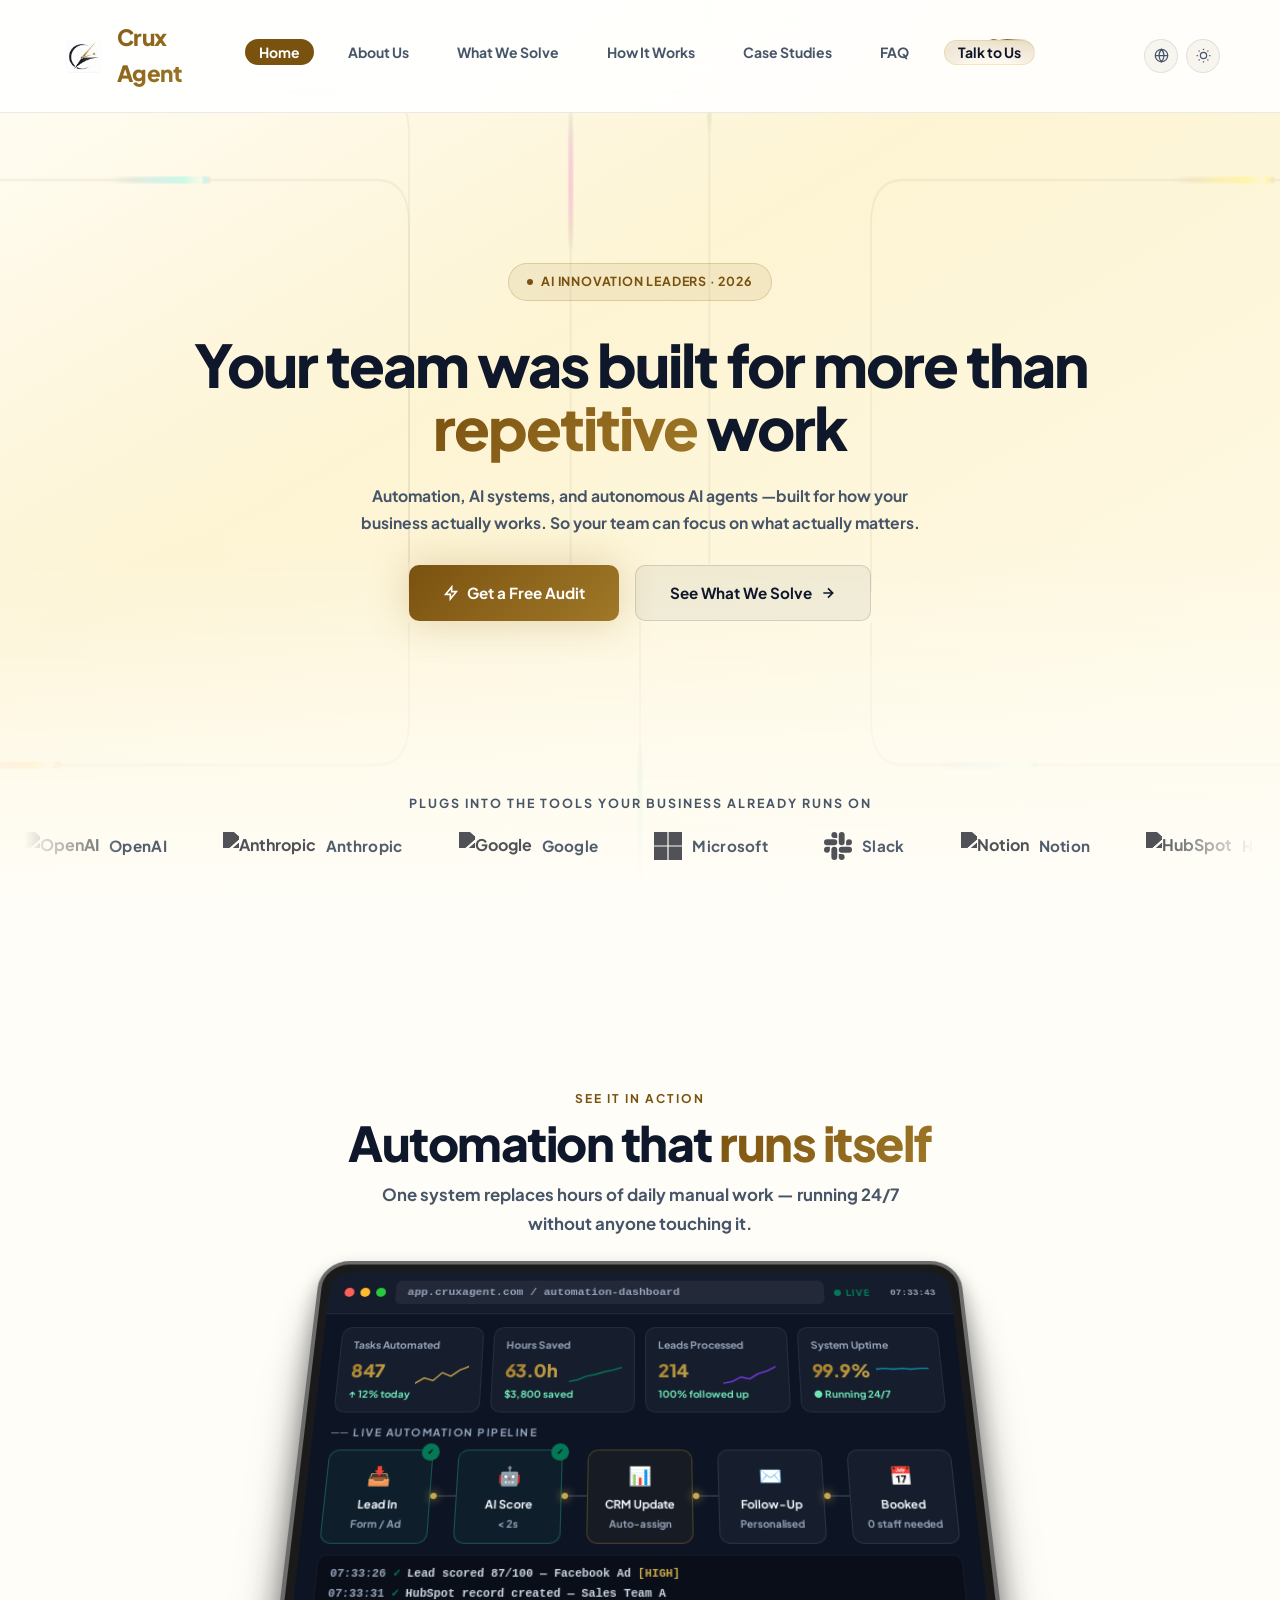
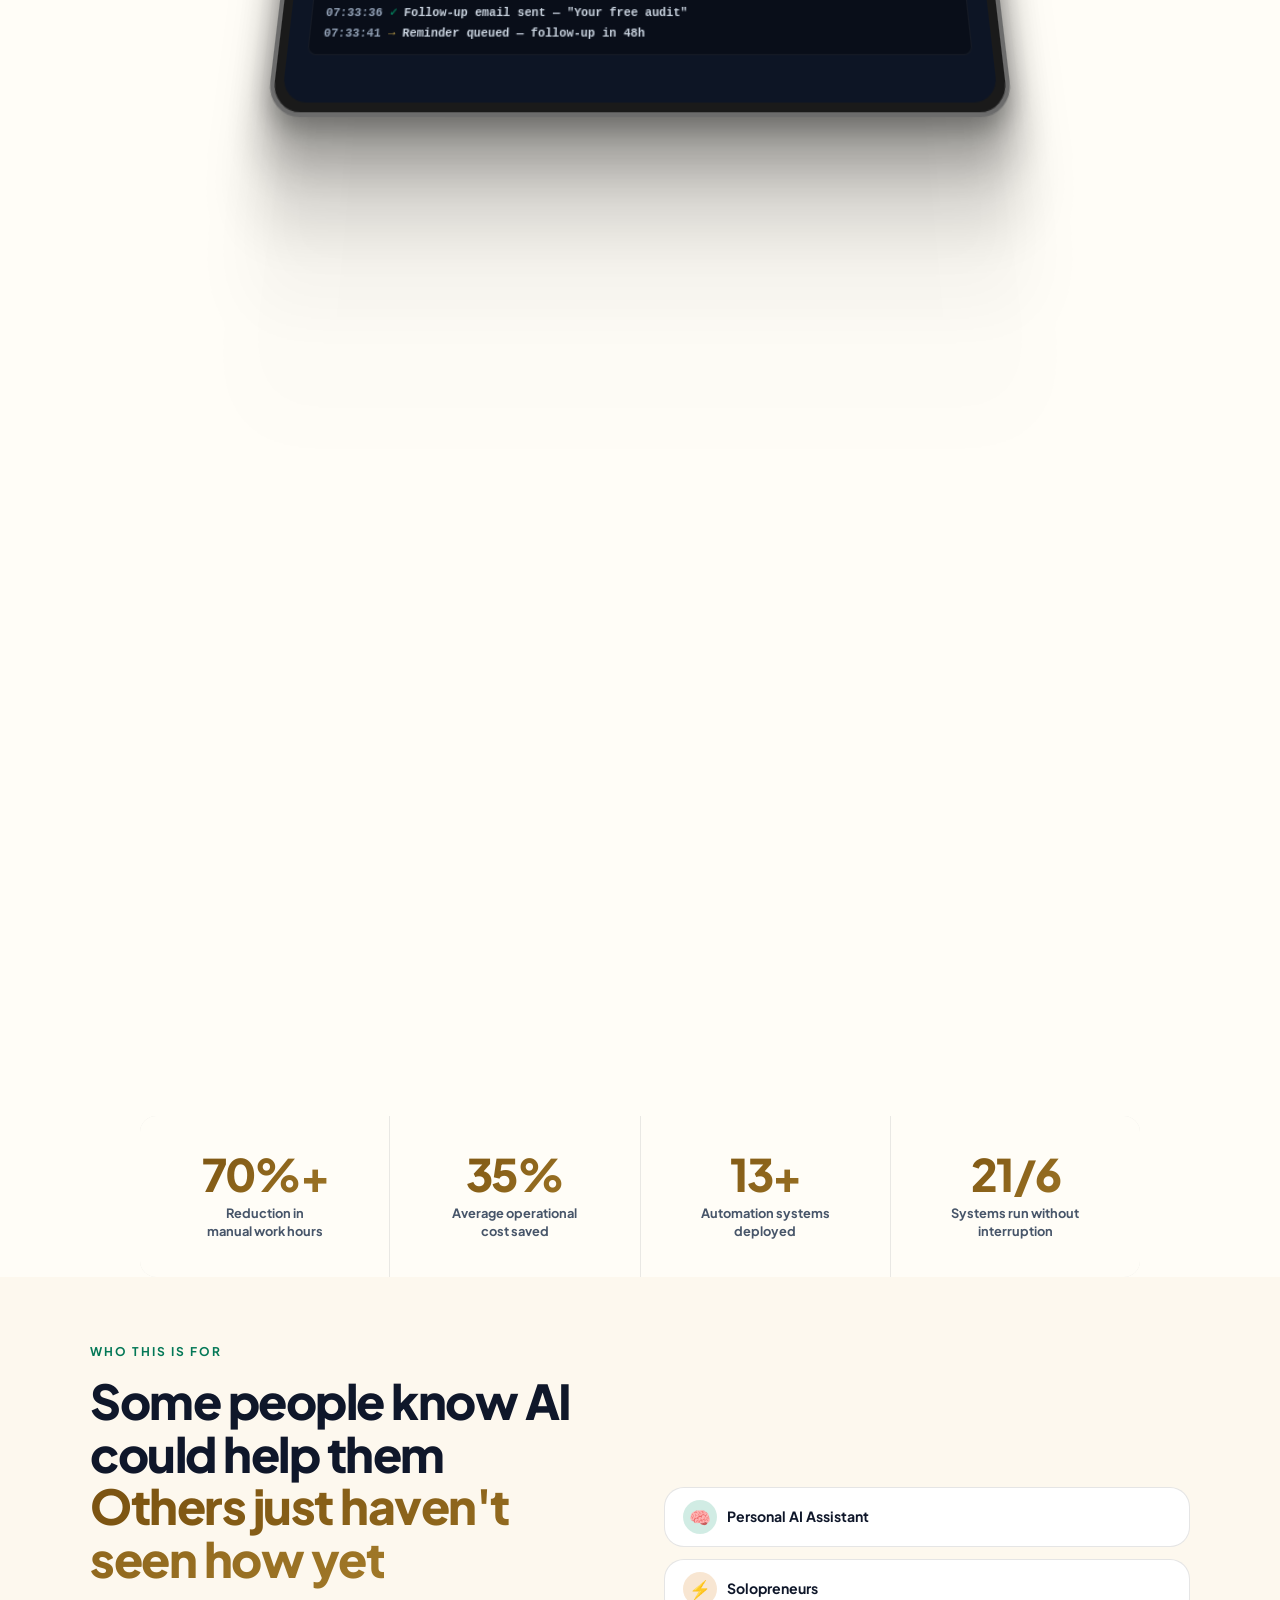
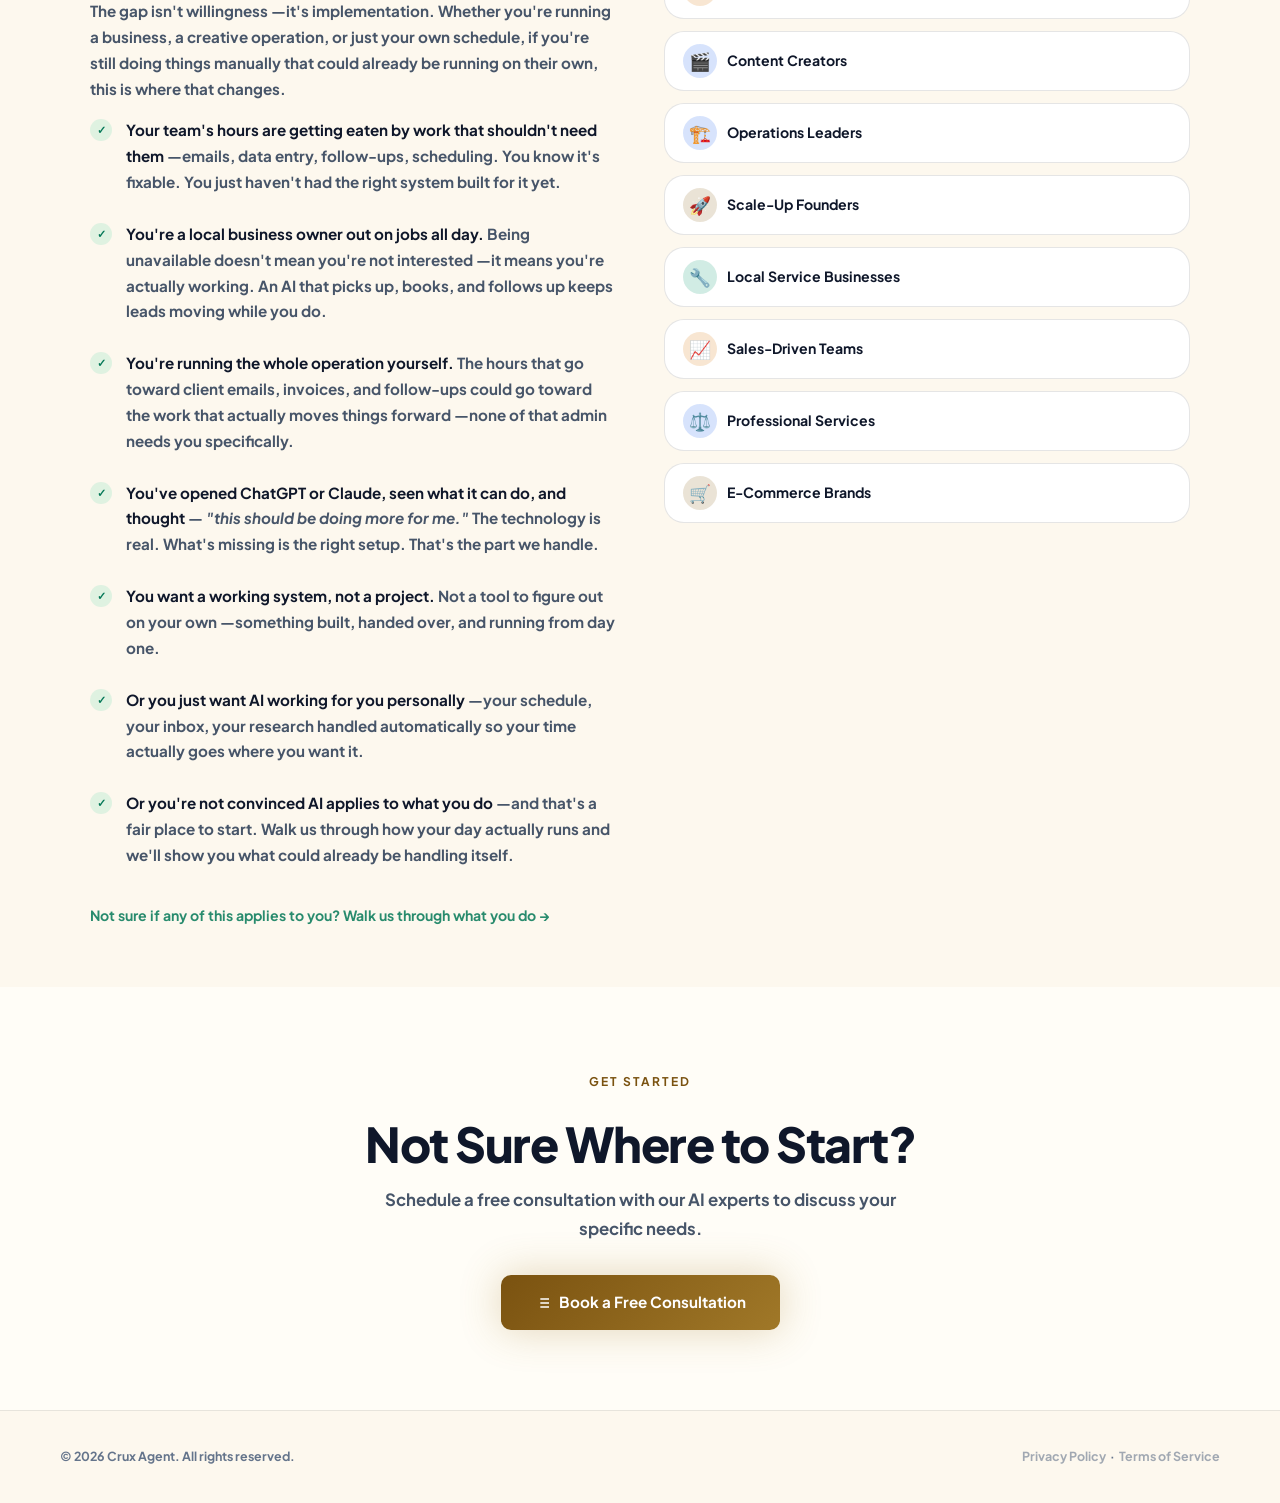
==== commit 2d26afdd: "Add files via upload" ====
--- a/index.html
+++ b/index.html
@@ -4,10 +4,11 @@
   <meta charset="UTF-8" />
   <meta name="viewport" content="width=device-width, initial-scale=1.0" />
   <title>Crux Agent | Your Team Was Built for More Than This</title>
+  <link rel="icon" type="image/png" href="logo.png" />
   <meta name="description" content="Crux Agent builds custom automation systems that eliminate repetitive work, cut overhead, and free your team to focus on what actually grows the business." />
   <link rel="preconnect" href="https://fonts.googleapis.com" />
   <link rel="preconnect" href="https://fonts.gstatic.com" crossorigin />
-  <link href="https://fonts.googleapis.com/css2?family=Space+Grotesk:wght@300;400;500;600;700&display=swap" rel="stylesheet" />
+  <link href="https://fonts.googleapis.com/css2?family=Plus+Jakarta+Sans:wght@300;400;500;600;700;800&display=swap" rel="stylesheet" />
   <link rel="stylesheet" href="style.css" />
 </head>
 <body>
@@ -19,15 +20,33 @@
     Crux Agent
   </a>
   <ul class="nav-links" id="navLinks">
-    <li><a href="index.html">Home</a></li>
-    <li><a href="about.html">About Us</a></li>
-    <li><a href="solve.html">What We Solve</a></li>
-    <li><a href="process.html">How It Works</a></li>
-    <li><a href="projects.html">Case Studies</a></li>
-    <li><a href="faq.html">FAQ</a></li>
-    <li><a href="faq.html#contact" class="nav-cta"><span>Talk to Us</span></a></li>
+    <li><a href="index.html" data-i18n="nav.home">Home</a></li>
+    <li><a href="about.html" data-i18n="nav.about">About Us</a></li>
+    <li><a href="solve.html" data-i18n="nav.solve">What We Solve</a></li>
+    <li><a href="process.html" data-i18n="nav.process">How It Works</a></li>
+    <li><a href="projects.html" data-i18n="nav.projects">Case Studies</a></li>
+    <li><a href="faq.html" data-i18n="nav.faq">FAQ</a></li>
+    <li><a href="faq.html#contact" class="nav-cta"><span data-i18n="nav.cta">Talk to Us</span></a></li>
   </ul>
   <div class="nav-actions">
+    <div class="lang-dropdown" id="langDropdown">
+      <button class="lang-toggle" id="langToggle" aria-label="Language" aria-haspopup="true" aria-expanded="false">
+        <svg width="15" height="15" fill="none" stroke="currentColor" stroke-width="2" viewBox="0 0 24 24">
+          <circle cx="12" cy="12" r="10"/>
+          <path d="M2 12h20M12 2a15.3 15.3 0 0 1 4 10 15.3 15.3 0 0 1-4 10 15.3 15.3 0 0 1-4-10 15.3 15.3 0 0 1 4-10z"/>
+        </svg>
+      </button>
+      <div class="lang-menu" id="langMenu" role="menu">
+        <button class="lang-option" data-lang="en" role="menuitem">
+          EN
+          <svg class="lang-check" width="14" height="14" fill="none" stroke="currentColor" stroke-width="2.5" viewBox="0 0 24 24"><path d="M20 6L9 17l-5-5"/></svg>
+        </button>
+        <button class="lang-option" data-lang="zh" role="menuitem">
+          繁中
+          <svg class="lang-check" width="14" height="14" fill="none" stroke="currentColor" stroke-width="2.5" viewBox="0 0 24 24"><path d="M20 6L9 17l-5-5"/></svg>
+        </button>
+      </div>
+    </div>
     <div class="theme-dropdown" id="themeDropdown">
       <button class="theme-toggle" id="themeToggle" aria-label="Theme" aria-haspopup="true" aria-expanded="false">
         <svg id="themeIcon" width="15" height="15" fill="none" stroke="currentColor" stroke-width="2" viewBox="0 0 24 24">
@@ -61,38 +80,123 @@
 
 <!-- HERO -->
 <section id="hero">
-  <canvas id="heroShader"></canvas>
+  <svg id="heroShader" width="100%" height="100%" viewBox="0 0 200 100" preserveAspectRatio="none" xmlns="http://www.w3.org/2000/svg">
+    <g stroke="currentColor" fill="none" stroke-width="0.3" stroke-dasharray="100 100" pathLength="100">
+      <path id="cpu-vis-path-1" pathLength="100" d="M 5 20 h 45 q 5 0 5 5 v 40 q 0 5 5 5 h 15" />
+      <path id="cpu-vis-path-2" pathLength="100" d="M 195 20 h -45 q -5 0 -5 5 v 40 q 0 5 -5 5 h -15" />
+      <path id="cpu-vis-path-3" pathLength="100" d="M 110 5 v 60" />
+      <path id="cpu-vis-path-4" pathLength="100" d="M 165 95 h -35 q -5 0 -5 -5 v -15" />
+      <path id="cpu-vis-path-5" pathLength="100" d="M 100 98 v -23" />
+      <path id="cpu-vis-path-6" pathLength="100" d="M 20 95 h 50 q 5 0 5 -5 v -15" />
+      <path id="cpu-vis-path-7" pathLength="100" d="M 5 10 v 50 q 0 5 5 5 h 65" />
+      <path id="cpu-vis-path-8" pathLength="100" d="M 90 5 v 60" />
+      <animate attributeName="stroke-dashoffset" from="100" to="0" dur="1s" fill="freeze" calcMode="spline" keySplines="0.25,0.1,0.5,1" keyTimes="0; 1" />
+    </g>
+    <!-- Masked lights: thin slit (0.5) exposes only the bright gradient center = natural glow -->
+    <g mask="url(#cpu-mask-1)"><circle id="cpu-c1" cx="-99" cy="-99" r="8" fill="url(#cpu-blue-grad)" /></g>
+    <g mask="url(#cpu-mask-2)"><circle id="cpu-c2" cx="-99" cy="-99" r="8" fill="url(#cpu-yellow-grad)" /></g>
+    <g mask="url(#cpu-mask-3)"><circle id="cpu-c3" cx="-99" cy="-99" r="8" fill="url(#cpu-pinkish-grad)" /></g>
+    <g mask="url(#cpu-mask-4)"><circle id="cpu-c4" cx="-99" cy="-99" r="8" fill="url(#cpu-white-grad)" /></g>
+    <g mask="url(#cpu-mask-5)"><circle id="cpu-c5" cx="-99" cy="-99" r="8" fill="url(#cpu-green-grad)" /></g>
+    <g mask="url(#cpu-mask-6)"><circle id="cpu-c6" cx="-99" cy="-99" r="8" fill="url(#cpu-orange-grad)" /></g>
+    <g mask="url(#cpu-mask-7)"><circle id="cpu-c7" cx="-99" cy="-99" r="8" fill="url(#cpu-cyan-grad)" /></g>
+    <g mask="url(#cpu-mask-8)"><circle id="cpu-c8" cx="-99" cy="-99" r="8" fill="url(#cpu-rose-grad)" /></g>
+    <defs>
+      <path id="cpu-anim-path-1" d="M 5 20 h 45 q 5 0 5 5 v 40 q 0 5 5 5 h 15" />
+      <path id="cpu-anim-path-2" d="M 195 20 h -45 q -5 0 -5 5 v 40 q 0 5 -5 5 h -15" />
+      <path id="cpu-anim-path-3" d="M 110 5 v 60" />
+      <path id="cpu-anim-path-4" d="M 165 95 h -35 q -5 0 -5 -5 v -15" />
+      <path id="cpu-anim-path-5" d="M 100 98 v -23" />
+      <path id="cpu-anim-path-6" d="M 20 95 h 50 q 5 0 5 -5 v -15" />
+      <path id="cpu-anim-path-7" d="M 5 10 v 50 q 0 5 5 5 h 65" />
+      <path id="cpu-anim-path-8" d="M 90 5 v 60" />
+      <mask id="cpu-mask-1"><path id="cpu-mask-path-1" d="M 5 20 h 45 q 5 0 5 5 v 40 q 0 5 5 5 h 15" stroke-width="0.8" stroke="white" fill="none" /></mask>
+      <mask id="cpu-mask-2"><path id="cpu-mask-path-2" d="M 195 20 h -45 q -5 0 -5 5 v 40 q 0 5 -5 5 h -15" stroke-width="0.8" stroke="white" fill="none" /></mask>
+      <mask id="cpu-mask-3"><path id="cpu-mask-path-3" d="M 110 5 v 60" stroke-width="0.8" stroke="white" fill="none" /></mask>
+      <mask id="cpu-mask-4"><path id="cpu-mask-path-4" d="M 165 95 h -35 q -5 0 -5 -5 v -15" stroke-width="0.8" stroke="white" fill="none" /></mask>
+      <mask id="cpu-mask-5"><path id="cpu-mask-path-5" d="M 100 98 v -23" stroke-width="0.8" stroke="white" fill="none" /></mask>
+      <mask id="cpu-mask-6"><path id="cpu-mask-path-6" d="M 20 95 h 50 q 5 0 5 -5 v -15" stroke-width="0.8" stroke="white" fill="none" /></mask>
+      <mask id="cpu-mask-7"><path id="cpu-mask-path-7" d="M 5 10 v 50 q 0 5 5 5 h 65" stroke-width="0.8" stroke="white" fill="none" /></mask>
+      <mask id="cpu-mask-8"><path id="cpu-mask-path-8" d="M 90 5 v 60" stroke-width="0.8" stroke="white" fill="none" /></mask>
+      <radialGradient id="cpu-blue-grad" fx="0.9" fy="0.5">
+        <stop offset="0%" stop-color="#FFFFFF" /><stop offset="20%" stop-color="#00FFFF" /><stop offset="55%" stop-color="#00BFFF" stop-opacity="0.6" /><stop offset="100%" stop-color="transparent" stop-opacity="0" />
+      </radialGradient>
+      <radialGradient id="cpu-yellow-grad" fx="0.9" fy="0.5">
+        <stop offset="0%" stop-color="#FFFFFF" /><stop offset="20%" stop-color="#FFFF00" /><stop offset="55%" stop-color="#FFD700" stop-opacity="0.6" /><stop offset="100%" stop-color="transparent" stop-opacity="0" />
+      </radialGradient>
+      <radialGradient id="cpu-pinkish-grad" fx="0.9" fy="0.5">
+        <stop offset="0%" stop-color="#FFFFFF" /><stop offset="20%" stop-color="#CCFF00" /><stop offset="55%" stop-color="#7FFF00" stop-opacity="0.6" /><stop offset="100%" stop-color="transparent" stop-opacity="0" />
+      </radialGradient>
+      <radialGradient id="cpu-white-grad" fx="0.9" fy="0.5">
+        <stop offset="0%" stop-color="#FFFFFF" /><stop offset="30%" stop-color="#B0FFFF" /><stop offset="65%" stop-color="#80CFFF" stop-opacity="0.5" /><stop offset="100%" stop-color="transparent" stop-opacity="0" />
+      </radialGradient>
+      <radialGradient id="cpu-green-grad" fx="0.9" fy="0.5">
+        <stop offset="0%" stop-color="#FFFFFF" /><stop offset="20%" stop-color="#39FF14" /><stop offset="55%" stop-color="#00CC44" stop-opacity="0.6" /><stop offset="100%" stop-color="transparent" stop-opacity="0" />
+      </radialGradient>
+      <radialGradient id="cpu-orange-grad" fx="0.9" fy="0.5">
+        <stop offset="0%" stop-color="#FFFFFF" /><stop offset="20%" stop-color="#FFB300" /><stop offset="55%" stop-color="#FF6600" stop-opacity="0.6" /><stop offset="100%" stop-color="transparent" stop-opacity="0" />
+      </radialGradient>
+      <radialGradient id="cpu-cyan-grad" fx="0.9" fy="0.5">
+        <stop offset="0%" stop-color="#FFFFFF" /><stop offset="20%" stop-color="#00FFDD" /><stop offset="55%" stop-color="#00BFFF" stop-opacity="0.6" /><stop offset="100%" stop-color="transparent" stop-opacity="0" />
+      </radialGradient>
+      <radialGradient id="cpu-rose-grad" fx="0.9" fy="0.5">
+        <stop offset="0%" stop-color="#FFFFFF" /><stop offset="20%" stop-color="#FF00FF" /><stop offset="55%" stop-color="#CC00CC" stop-opacity="0.6" /><stop offset="100%" stop-color="transparent" stop-opacity="0" />
+      </radialGradient>
+      <filter id="cpu-light-shadow" x="-50%" y="-50%" width="200%" height="200%">
+        <feDropShadow dx="1.5" dy="1.5" stdDeviation="1" flood-color="black" flood-opacity="0.1" />
+      </filter>
+      <marker id="cpu-circle-marker" viewBox="0 0 10 10" refX="5" refY="5" markerWidth="18" markerHeight="18">
+        <circle cx="5" cy="5" r="2" fill="black" stroke="#232323" stroke-width="0.5">
+          <animate attributeName="r" values="0; 3; 2" dur="0.5s" />
+        </circle>
+      </marker>
+      <linearGradient id="cpu-connection-gradient" x1="0" y1="0" x2="0" y2="1">
+        <stop offset="0%" stop-color="#4F4F4F" /><stop offset="60%" stop-color="#121214" />
+      </linearGradient>
+      <linearGradient id="cpu-text-gradient" x1="0" y1="0" x2="1" y2="0">
+        <stop offset="0%" stop-color="#666666">
+          <animate attributeName="offset" values="-2; -1; 0" dur="5s" repeatCount="indefinite" calcMode="spline" keyTimes="0; 0.5; 1" keySplines="0.4 0 0.2 1; 0.4 0 0.2 1" />
+        </stop>
+        <stop offset="25%" stop-color="white">
+          <animate attributeName="offset" values="-1; 0; 1" dur="5s" repeatCount="indefinite" calcMode="spline" keyTimes="0; 0.5; 1" keySplines="0.4 0 0.2 1; 0.4 0 0.2 1" />
+        </stop>
+        <stop offset="50%" stop-color="#666666">
+          <animate attributeName="offset" values="0; 1; 2" dur="5s" repeatCount="indefinite" calcMode="spline" keyTimes="0; 0.5; 1" keySplines="0.4 0 0.2 1; 0.4 0 0.2 1" />
+        </stop>
+      </linearGradient>
+    </defs>
+  </svg>
 
   <div class="hero-main">
     <div class="hero-badge">
       <span class="badge-dot"></span>
-      AI Innovation Leaders · 2026
+      <span data-i18n="hero.badge">AI Innovation Leaders · 2026</span>
     </div>
 
     <h1 class="hero-title">
-      Your team was built for more than<br />
-      <span class="rw-wrap"><span class="rw-word">repetitive</span></span> work
+      <span data-i18n="hero.title.before">Your team was built for more than</span><br />
+      <span class="rw-wrap"><span class="rw-word">repetitive</span></span> <span data-i18n="hero.title.after">work</span>
     </h1>
 
-    <p class="hero-sub">
+    <p class="hero-sub" data-i18n="hero.sub">
       Automation, AI systems, and autonomous AI agents —built for how your business actually works. So your team can focus on what actually matters.
     </p>
 
     <div class="hero-btns">
       <a href="faq.html#contact" class="btn-p">
         <svg width="16" height="16" fill="none" stroke="currentColor" stroke-width="2.5" viewBox="0 0 24 24"><path d="M13 10V3L4 14h7v7l9-11h-7z"/></svg>
-        Get a Free Audit
+        <span data-i18n="hero.btn.audit">Get a Free Audit</span>
       </a>
       <a href="solve.html" class="btn-s">
         <div class="btn-glow"></div>
-        See What We Solve
+        <span data-i18n="hero.btn.solve">See What We Solve</span>
         <svg width="16" height="16" fill="none" stroke="currentColor" stroke-width="2.5" viewBox="0 0 24 24"><path d="M5 12h14M12 5l7 7-7 7"/></svg>
       </a>
     </div>
   </div>
 
   <div class="hero-tools">
-    <p class="tools-heading">Plugs into the tools your business already runs on</p>
+    <p class="tools-heading" data-i18n="tools.heading">Plugs into the tools your business already runs on</p>
     <div class="tools-marquee">
       <div class="tools-track">
       <div class="tool-item"><img src="https://cdn.simpleicons.org/openai/ffffff" alt="OpenAI" /><span>OpenAI</span></div>
@@ -129,9 +233,9 @@
   <div class="scroll-perspective">
 
     <div class="scroll-header" id="scrollHeader">
-      <span class="stag stag-violet">See It In Action</span>
-      <h2 class="sh">Automation that <span class="gt">runs itself</span></h2>
-      <p class="ss">One system replaces hours of daily manual work — running 24/7 without anyone touching it.</p>
+      <span class="stag stag-violet" data-i18n="showcase.tag">See It In Action</span>
+      <h2 class="sh"><span data-i18n="showcase.h2.1">Automation that</span> <span class="gt" data-i18n="showcase.h2.2">runs itself</span></h2>
+      <p class="ss" data-i18n="showcase.sub">One system replaces hours of daily manual work — running 24/7 without anyone touching it.</p>
     </div>
 
     <div class="scroll-card-wrap" id="scrollCard">
@@ -148,79 +252,79 @@
 
           <div class="mockup-stat-row">
             <div class="mockup-stat">
-              <div class="m-label">Tasks Automated</div>
+              <div class="m-label" data-i18n="dash.kpi.tasks">Tasks Automated</div>
               <div class="stat-mid">
                 <span class="m-value" id="kpi-tasks">847</span>
                 <svg class="sparkline" viewBox="0 0 60 24" preserveAspectRatio="none">
                   <polyline class="spark-line sk1" points="0,22 10,16 20,19 30,10 40,14 50,7 60,3"/>
                 </svg>
               </div>
-              <div class="m-delta">↑ 12% today</div>
+              <div class="m-delta" data-i18n="dash.kpi.delta.tasks">↑ 12% today</div>
             </div>
             <div class="mockup-stat">
-              <div class="m-label">Hours Saved</div>
+              <div class="m-label" data-i18n="dash.kpi.hours">Hours Saved</div>
               <div class="stat-mid">
                 <span class="m-value" id="kpi-hours">63.0h</span>
                 <svg class="sparkline" viewBox="0 0 60 24" preserveAspectRatio="none">
                   <polyline class="spark-line sk2" points="0,20 10,18 20,14 30,12 40,9 50,7 60,4"/>
                 </svg>
               </div>
-              <div class="m-delta">$3,800 saved</div>
+              <div class="m-delta" data-i18n="dash.kpi.delta.hours">$3,800 saved</div>
             </div>
             <div class="mockup-stat">
-              <div class="m-label">Leads Processed</div>
+              <div class="m-label" data-i18n="dash.kpi.leads">Leads Processed</div>
               <div class="stat-mid">
                 <span class="m-value" id="kpi-leads">214</span>
                 <svg class="sparkline" viewBox="0 0 60 24" preserveAspectRatio="none">
                   <polyline class="spark-line sk3" points="0,22 10,20 20,15 30,17 40,11 50,8 60,3"/>
                 </svg>
               </div>
-              <div class="m-delta">100% followed up</div>
+              <div class="m-delta" data-i18n="dash.kpi.delta.leads">100% followed up</div>
             </div>
             <div class="mockup-stat">
-              <div class="m-label">System Uptime</div>
+              <div class="m-label" data-i18n="dash.kpi.uptime">System Uptime</div>
               <div class="stat-mid">
                 <span class="m-value">99.9%</span>
                 <svg class="sparkline" viewBox="0 0 60 24" preserveAspectRatio="none">
                   <polyline class="spark-line sk4" points="0,6 10,5 20,6 30,5 40,6 50,5 60,5"/>
                 </svg>
               </div>
-              <div class="m-delta" style="color:#6ee7b7">● Running 24/7</div>
+              <div class="m-delta" style="color:#6ee7b7" data-i18n="dash.kpi.delta.uptime">● Running 24/7</div>
             </div>
           </div>
 
-          <div class="mockup-flow-label">── Live Automation Pipeline</div>
+          <div class="mockup-flow-label" data-i18n="dash.flow.label">── Live Automation Pipeline</div>
           <div class="mockup-flow">
             <div class="flow-node done">
               <div class="fn-badge">✓</div>
               <div class="fn-icon">📥</div>
-              <div class="fn-name">Lead In</div>
-              <div class="fn-sub">Form / Ad</div>
+              <div class="fn-name" data-i18n="dash.flow.lead.name">Lead In</div>
+              <div class="fn-sub" data-i18n="dash.flow.lead.sub">Form / Ad</div>
             </div>
             <div class="flow-conn"><div class="flow-pkt" style="animation-delay:0s"></div></div>
             <div class="flow-node done">
               <div class="fn-badge">✓</div>
               <div class="fn-icon">🤖</div>
-              <div class="fn-name">AI Score</div>
-              <div class="fn-sub">&lt; 2s</div>
+              <div class="fn-name" data-i18n="dash.flow.ai.name">AI Score</div>
+              <div class="fn-sub" data-i18n="dash.flow.ai.sub">&lt; 2s</div>
             </div>
             <div class="flow-conn"><div class="flow-pkt" style="animation-delay:0.5s"></div></div>
             <div class="flow-node active">
               <div class="fn-icon">📊</div>
-              <div class="fn-name">CRM Update</div>
-              <div class="fn-sub">Auto-assign</div>
+              <div class="fn-name" data-i18n="dash.flow.crm.name">CRM Update</div>
+              <div class="fn-sub" data-i18n="dash.flow.crm.sub">Auto-assign</div>
             </div>
             <div class="flow-conn"><div class="flow-pkt" style="animation-delay:1s"></div></div>
             <div class="flow-node">
               <div class="fn-icon">✉️</div>
-              <div class="fn-name">Follow-Up</div>
-              <div class="fn-sub">Personalised</div>
+              <div class="fn-name" data-i18n="dash.flow.followup.name">Follow-Up</div>
+              <div class="fn-sub" data-i18n="dash.flow.followup.sub">Personalised</div>
             </div>
             <div class="flow-conn"><div class="flow-pkt" style="animation-delay:1.5s"></div></div>
             <div class="flow-node">
               <div class="fn-icon">📅</div>
-              <div class="fn-name">Booked</div>
-              <div class="fn-sub">0 staff needed</div>
+              <div class="fn-name" data-i18n="dash.flow.booked.name">Booked</div>
+              <div class="fn-sub" data-i18n="dash.flow.booked.sub">0 staff needed</div>
             </div>
           </div>
 
@@ -243,19 +347,19 @@
   <div class="stats-grid">
     <div class="stat-item reveal">
       <div class="stat-num"><span class="cu" data-t="80">0</span>%+</div>
-      <div class="stat-label">Reduction in<br/>manual work hours</div>
+      <div class="stat-label" data-i18n="stats.manual">Reduction in<br/>manual work hours</div>
     </div>
     <div class="stat-item reveal">
       <div class="stat-num"><span class="cu" data-t="40">0</span>%</div>
-      <div class="stat-label">Average operational<br/>cost saved</div>
+      <div class="stat-label" data-i18n="stats.cost">Average operational<br/>cost saved</div>
     </div>
     <div class="stat-item reveal">
       <div class="stat-num"><span class="cu" data-t="15">0</span>+</div>
-      <div class="stat-label">Automation systems<br/>deployed</div>
+      <div class="stat-label" data-i18n="stats.deployed">Automation systems<br/>deployed</div>
     </div>
     <div class="stat-item reveal">
       <div class="stat-num"><span class="cu" data-t="24">0</span>/<span class="cu" data-t="7">0</span></div>
-      <div class="stat-label">Systems run without<br/>interruption</div>
+      <div class="stat-label" data-i18n="stats.uptime">Systems run without<br/>interruption</div>
     </div>
   </div>
 </div>
@@ -265,104 +369,104 @@
   <div class="inner">
     <div class="for-grid">
       <div class="for-left reveal">
-        <span class="stag stag-green">Who This Is For</span>
-        <h2 class="sh">Some people know AI could help them<br /><span class="gt">Others just haven't seen how yet</span></h2>
-        <p>The gap isn't willingness —it's implementation. Whether you're running a business, a creative operation, or just your own schedule, if you're still doing things manually that could already be running on their own, this is where that changes.</p>
+        <span class="stag stag-green" data-i18n="for.tag">Who This Is For</span>
+        <h2 class="sh"><span data-i18n="for.h2.1">Some people know AI could help them</span><br /><span class="gt" data-i18n="for.h2.2">Others just haven't seen how yet</span></h2>
+        <p data-i18n="for.body">The gap isn't willingness —it's implementation. Whether you're running a business, a creative operation, or just your own schedule, if you're still doing things manually that could already be running on their own, this is where that changes.</p>
         <div class="for-checks">
           <div class="check-item">
             <div class="check-icon">✓</div>
-            <p class="check-text"><strong>Your team's hours are getting eaten by work that shouldn't need them</strong> —emails, data entry, follow-ups, scheduling. You know it's fixable. You just haven't had the right system built for it yet.</p>
+            <p class="check-text" data-i18n="for.check1"><strong>Your team's hours are getting eaten by work that shouldn't need them</strong> —emails, data entry, follow-ups, scheduling. You know it's fixable. You just haven't had the right system built for it yet.</p>
           </div>
           <div class="check-item">
             <div class="check-icon">✓</div>
-            <p class="check-text"><strong>You're a local business owner out on jobs all day.</strong> Being unavailable doesn't mean you're not interested —it means you're actually working. An AI that picks up, books, and follows up keeps leads moving while you do.</p>
+            <p class="check-text" data-i18n="for.check2"><strong>You're a local business owner out on jobs all day.</strong> Being unavailable doesn't mean you're not interested —it means you're actually working. An AI that picks up, books, and follows up keeps leads moving while you do.</p>
           </div>
           <div class="check-item">
             <div class="check-icon">✓</div>
-            <p class="check-text"><strong>You're running the whole operation yourself.</strong> The hours that go toward client emails, invoices, and follow-ups could go toward the work that actually moves things forward —none of that admin needs you specifically.</p>
+            <p class="check-text" data-i18n="for.check3"><strong>You're running the whole operation yourself.</strong> The hours that go toward client emails, invoices, and follow-ups could go toward the work that actually moves things forward —none of that admin needs you specifically.</p>
           </div>
           <div class="check-item">
             <div class="check-icon">✓</div>
-            <p class="check-text"><strong>You've opened ChatGPT or Claude, seen what it can do, and thought</strong> — <em>"this should be doing more for me."</em> The technology is real. What's missing is the right setup. That's the part we handle.</p>
+            <p class="check-text" data-i18n="for.check4"><strong>You've opened ChatGPT or Claude, seen what it can do, and thought</strong> — <em>"this should be doing more for me."</em> The technology is real. What's missing is the right setup. That's the part we handle.</p>
           </div>
           <div class="check-item">
             <div class="check-icon">✓</div>
-            <p class="check-text"><strong>You want a working system, not a project.</strong> Not a tool to figure out on your own —something built, handed over, and running from day one.</p>
+            <p class="check-text" data-i18n="for.check5"><strong>You want a working system, not a project.</strong> Not a tool to figure out on your own —something built, handed over, and running from day one.</p>
           </div>
           <div class="check-item">
             <div class="check-icon">✓</div>
-            <p class="check-text"><strong>Or you just want AI working for you personally</strong> —your schedule, your inbox, your research handled automatically so your time actually goes where you want it.</p>
+            <p class="check-text" data-i18n="for.check6"><strong>Or you just want AI working for you personally</strong> —your schedule, your inbox, your research handled automatically so your time actually goes where you want it.</p>
           </div>
           <div class="check-item">
             <div class="check-icon">✓</div>
-            <p class="check-text"><strong>Or you're not convinced AI applies to what you do</strong> —and that's a fair place to start. Walk us through how your day actually runs and we'll show you what could already be handling itself.</p>
-          </div>
-        </div>
-        <a href="faq.html#contact" class="for-cta-link">Not sure if any of this applies to you? Walk us through what you do →</a>
+            <p class="check-text" data-i18n="for.check7"><strong>Or you're not convinced AI applies to what you do</strong> —and that's a fair place to start. Walk us through how your day actually runs and we'll show you what could already be handling itself.</p>
+          </div>
+        </div>
+        <a href="faq.html#contact" class="for-cta-link" data-i18n="for.cta">Not sure if any of this applies to you? Walk us through what you do →</a>
       </div>
       <div class="for-right reveal">
         <div class="for-pill ac-green">
           <div class="pill-top">
             <div class="pill-ico">🧠</div>
-            <span class="pill-lbl">Personal AI Assistant</span>
-          </div>
-          <p class="pill-desc">An AI assistant built around how you actually work —your calendar, your inbox, your tasks. Not a generic tool you have to figure out. Something set up for you, specifically.</p>
+            <span class="pill-lbl" data-i18n="for.pill1.label">Personal AI Assistant</span>
+          </div>
+          <p class="pill-desc" data-i18n="for.pill1.desc">An AI assistant built around how you actually work —your calendar, your inbox, your tasks. Not a generic tool you have to figure out. Something set up for you, specifically.</p>
         </div>
         <div class="for-pill ac-amber">
           <div class="pill-top">
             <div class="pill-ico">⚡</div>
-            <span class="pill-lbl">Solopreneurs</span>
-          </div>
-          <p class="pill-desc">The work you started this for deserves your best hours. Admin, follow-up, scheduling —those can run on their own so your time goes toward what actually moves things forward.</p>
+            <span class="pill-lbl" data-i18n="for.pill2.label">Solopreneurs</span>
+          </div>
+          <p class="pill-desc" data-i18n="for.pill2.desc">The work you started this for deserves your best hours. Admin, follow-up, scheduling —those can run on their own so your time goes toward what actually moves things forward.</p>
         </div>
         <div class="for-pill ac-blue">
           <div class="pill-top">
             <div class="pill-ico">🎬</div>
-            <span class="pill-lbl">Content Creators</span>
-          </div>
-          <p class="pill-desc">One video, one podcast —ten pieces of content. Repurposing, scheduling, email sequences —that whole pipeline can run automatically so you stay focused on creating.</p>
+            <span class="pill-lbl" data-i18n="for.pill3.label">Content Creators</span>
+          </div>
+          <p class="pill-desc" data-i18n="for.pill3.desc">One video, one podcast —ten pieces of content. Repurposing, scheduling, email sequences —that whole pipeline can run automatically so you stay focused on creating.</p>
         </div>
         <div class="for-pill ac-blue">
           <div class="pill-top">
             <div class="pill-ico">🏗️</div>
-            <span class="pill-lbl">Operations Leaders</span>
-          </div>
-          <p class="pill-desc">Your team is capable of more than their current workload shows. When the low-value tasks run automatically, their time goes toward the work that actually moves things.</p>
+            <span class="pill-lbl" data-i18n="for.pill4.label">Operations Leaders</span>
+          </div>
+          <p class="pill-desc" data-i18n="for.pill4.desc">Your team is capable of more than their current workload shows. When the low-value tasks run automatically, their time goes toward the work that actually moves things.</p>
         </div>
         <div class="for-pill ac-purple">
           <div class="pill-top">
             <div class="pill-ico">🚀</div>
-            <span class="pill-lbl">Scale-Up Founders</span>
-          </div>
-          <p class="pill-desc">Growth brings more moving parts —not less. The businesses that scale well are the ones with systems that grow with them, not ones built to handle today's volume only.</p>
+            <span class="pill-lbl" data-i18n="for.pill5.label">Scale-Up Founders</span>
+          </div>
+          <p class="pill-desc" data-i18n="for.pill5.desc">Growth brings more moving parts —not less. The businesses that scale well are the ones with systems that grow with them, not ones built to handle today's volume only.</p>
         </div>
         <div class="for-pill ac-green">
           <div class="pill-top">
             <div class="pill-ico">🔧</div>
-            <span class="pill-lbl">Local Service Businesses</span>
-          </div>
-          <p class="pill-desc">You're on a job site when a lead calls. An AI that picks up, books the appointment, and follows up means being out working never costs you the next job.</p>
+            <span class="pill-lbl" data-i18n="for.pill6.label">Local Service Businesses</span>
+          </div>
+          <p class="pill-desc" data-i18n="for.pill6.desc">You're on a job site when a lead calls. An AI that picks up, books the appointment, and follows up means being out working never costs you the next job.</p>
         </div>
         <div class="for-pill ac-amber">
           <div class="pill-top">
             <div class="pill-ico">📈</div>
-            <span class="pill-lbl">Sales-Driven Teams</span>
-          </div>
-          <p class="pill-desc">The fastest teams aren't the ones with the best closers —they're the ones where no lead waits more than five minutes for a response. Automation handles the follow-up so your team handles the close.</p>
+            <span class="pill-lbl" data-i18n="for.pill7.label">Sales-Driven Teams</span>
+          </div>
+          <p class="pill-desc" data-i18n="for.pill7.desc">The fastest teams aren't the ones with the best closers —they're the ones where no lead waits more than five minutes for a response. Automation handles the follow-up so your team handles the close.</p>
         </div>
         <div class="for-pill ac-blue">
           <div class="pill-top">
             <div class="pill-ico">⚖️</div>
-            <span class="pill-lbl">Professional Services</span>
-          </div>
-          <p class="pill-desc">Document intake, client onboarding, invoice follow-up —none of that needs your best people. It just needs to get done. Automation does it, every time, without the overhead.</p>
+            <span class="pill-lbl" data-i18n="for.pill8.label">Professional Services</span>
+          </div>
+          <p class="pill-desc" data-i18n="for.pill8.desc">Document intake, client onboarding, invoice follow-up —none of that needs your best people. It just needs to get done. Automation does it, every time, without the overhead.</p>
         </div>
         <div class="for-pill ac-purple">
           <div class="pill-top">
             <div class="pill-ico">🛒</div>
-            <span class="pill-lbl">E-Commerce Brands</span>
-          </div>
-          <p class="pill-desc">Customers want quick answers. Automation makes sure they always get one —and keeps your team free for the conversations that actually need a human.</p>
+            <span class="pill-lbl" data-i18n="for.pill9.label">E-Commerce Brands</span>
+          </div>
+          <p class="pill-desc" data-i18n="for.pill9.desc">Customers want quick answers. Automation makes sure they always get one —and keeps your team free for the conversations that actually need a human.</p>
         </div>
       </div>
     </div>
@@ -373,12 +477,12 @@
 <section id="home-cta" style="padding: 80px 24px; text-align: center;">
   <div class="inner">
     <div class="reveal">
-      <span class="stag">Get Started</span>
-      <h2 class="sh" style="margin-top: 12px;">Not Sure Where to Start?</h2>
-      <p class="ss" style="max-width: 520px; margin: 16px auto 32px;">Schedule a free consultation with our AI experts to discuss your specific needs.</p>
+      <span class="stag" data-i18n="home.cta.tag">Get Started</span>
+      <h2 class="sh" style="margin-top: 12px;" data-i18n="home.cta.h2">Not Sure Where to Start?</h2>
+      <p class="ss" style="max-width: 520px; margin: 16px auto 32px;" data-i18n="home.cta.sub">Schedule a free consultation with our AI experts to discuss your specific needs.</p>
       <a href="faq.html#contact" class="btn-p">
         <svg width="16" height="16" fill="none" stroke="currentColor" stroke-width="2.5" viewBox="0 0 24 24"><path d="M8 6h13M8 12h13M8 18h13M3 6h.01M3 12h.01M3 18h.01"/></svg>
-        Book a Free Consultation
+        <span data-i18n="home.cta.btn">Book a Free Consultation</span>
       </a>
     </div>
   </div>
@@ -386,10 +490,11 @@
 
 <!-- FOOTER -->
 <footer>
-  <p class="f-copy">© 2026 Crux Agent. All rights reserved.</p>
-  <p class="f-copy"><a href="privacy-policy.html" style="color:inherit;opacity:0.6;text-decoration:none;">Privacy Policy</a> &nbsp;·&nbsp; <a href="terms-of-service.html" style="color:inherit;opacity:0.6;text-decoration:none;">Terms of Service</a></p>
+  <p class="f-copy" data-i18n="footer.rights">© 2026 Crux Agent. All rights reserved.</p>
+  <p class="f-copy"><a href="privacy-policy.html" style="color:inherit;opacity:0.6;text-decoration:none;" data-i18n="footer.privacy">Privacy Policy</a> &nbsp;·&nbsp; <a href="terms-of-service.html" style="color:inherit;opacity:0.6;text-decoration:none;" data-i18n="footer.terms">Terms of Service</a></p>
 </footer>
 
+<script src="i18n.js"></script>
 <script>
   // Navbar scroll
   const nav = document.getElementById('navbar');
@@ -456,8 +561,106 @@
     card.addEventListener('pointerleave', function() { this.style.setProperty('--mx', '-9999px'); this.style.setProperty('--my', '-9999px'); });
   });
 
-  // Hero interactive AI chip background
-  (function initHeroShader() {
+  // Dynamically rebuild SVG paths so they always converge on the actual buttons
+  (function() {
+    var svg = document.getElementById('heroShader');
+    var btns = document.querySelector('.hero-btns');
+    if (!svg || !btns) return;
+
+    function f(v) { return +v.toFixed(2); }
+
+    // L-shaped path: horizontal from edge then vertical to target
+    function hThenV(sx, sy, ex, ey) {
+      var cr = Math.min(5, Math.abs(ex - sx) / 2, Math.abs(ey - sy) / 2);
+      if (cr < 0.5 || Math.abs(ey - sy) < 0.1) return 'M ' + f(sx) + ' ' + f(sy) + ' H ' + f(ex);
+      var hd = ex > sx ? 1 : -1, vd = ey > sy ? 1 : -1;
+      return 'M ' + f(sx) + ' ' + f(sy) + ' H ' + f(ex - cr * hd) + ' Q ' + f(ex) + ' ' + f(sy) + ' ' + f(ex) + ' ' + f(sy + cr * vd) + ' V ' + f(ey);
+    }
+    // L-shaped path: vertical from edge then horizontal to target
+    function vThenH(sx, sy, ex, ey) {
+      var cr = Math.min(5, Math.abs(ex - sx) / 2, Math.abs(ey - sy) / 2);
+      if (cr < 0.5 || Math.abs(ex - sx) < 0.1) return 'M ' + f(sx) + ' ' + f(sy) + ' V ' + f(ey);
+      var vd = ey > sy ? 1 : -1, hd = ex > sx ? 1 : -1;
+      return 'M ' + f(sx) + ' ' + f(sy) + ' V ' + f(ey - cr * vd) + ' Q ' + f(sx) + ' ' + f(ey) + ' ' + f(sx + cr * hd) + ' ' + f(ey) + ' H ' + f(ex);
+    }
+
+    function updatePaths() {
+      var ctm = svg.getScreenCTM();
+      if (!ctm) return;
+      var inv = ctm.inverse();
+      var bR = btns.getBoundingClientRect();
+
+      function sv(sx, sy) {
+        var pt = svg.createSVGPoint();
+        pt.x = sx; pt.y = sy;
+        pt = pt.matrixTransform(inv);
+        return [+pt.x.toFixed(2), +pt.y.toFixed(2)];
+      }
+
+      var tl  = sv(bR.left,                        bR.top);
+      var tr  = sv(bR.right,                       bR.top);
+      var bl  = sv(bR.left,                        bR.bottom);
+      var br  = sv(bR.right,                       bR.bottom);
+      var ml  = sv(bR.left,                        bR.top + bR.height * 0.5);
+      var mr  = sv(bR.right,                       bR.top + bR.height * 0.5);
+      var tca = sv(bR.left + bR.width * 0.35,      bR.top);
+      var tcb = sv(bR.left + bR.width * 0.65,      bR.top);
+      var bc  = sv(bR.left + bR.width * 0.5,       bR.bottom);
+
+      var ds = [
+        hThenV(0,   20, ml[0],  ml[1]),   // 1. left  → button left-center
+        hThenV(200, 20, mr[0],  mr[1]),   // 2. right → button right-center
+        'M ' + f(tcb[0]) + ' 0 V ' + f(tcb[1]),  // 3. top   → top 65%
+        hThenV(200, 85, br[0],  br[1]),   // 4. right → button bottom-right
+        'M ' + f(bc[0])  + ' 100 V ' + f(bc[1]), // 5. bot   → bottom center
+        hThenV(0,   85, bl[0],  bl[1]),   // 6. left  → button bottom-left
+        hThenV(0,   10, tl[0],  tl[1]),   // 7. left  → button top-left
+        'M ' + f(tca[0]) + ' 0 V ' + f(tca[1]),  // 8. top   → top 35%
+      ];
+
+      for (var i = 0; i < 8; i++) {
+        var n = i + 1, d = ds[i];
+        var vis  = document.getElementById('cpu-vis-path-'  + n);
+        var anim = document.getElementById('cpu-anim-path-' + n);
+        var mask = document.getElementById('cpu-mask-path-' + n);
+        if (vis)  vis.setAttribute('d', d);
+        if (anim) anim.setAttribute('d', d);
+        if (mask) mask.setAttribute('d', d);
+      }
+    }
+
+    updatePaths();
+    window.addEventListener('resize', updatePaths);
+    if (document.fonts && document.fonts.ready) document.fonts.ready.then(updatePaths);
+
+    // Animate colored lights — re-reads getTotalLength() each frame so paths can change
+    var lights = [
+      { cid: 'cpu-c1', pid: 'cpu-anim-path-1', dur: 5000, delay: 1000 },
+      { cid: 'cpu-c2', pid: 'cpu-anim-path-2', dur: 2000, delay: 0    },
+      { cid: 'cpu-c3', pid: 'cpu-anim-path-3', dur: 6000, delay: 1500 },
+      { cid: 'cpu-c4', pid: 'cpu-anim-path-4', dur: 3000, delay: 400  },
+      { cid: 'cpu-c5', pid: 'cpu-anim-path-5', dur: 4500, delay: 800  },
+      { cid: 'cpu-c6', pid: 'cpu-anim-path-6', dur: 7000, delay: 2000 },
+      { cid: 'cpu-c7', pid: 'cpu-anim-path-7', dur: 4000, delay: 500  },
+      { cid: 'cpu-c8', pid: 'cpu-anim-path-8', dur: 3000, delay: 1200 }
+    ];
+    lights.forEach(function(cfg) {
+      var c = document.getElementById(cfg.cid);
+      var p = document.getElementById(cfg.pid);
+      if (!c || !p) return;
+      var t0 = performance.now() + cfg.delay;
+      (function tick(now) {
+        if (now < t0) { requestAnimationFrame(tick); return; }
+        var len = p.getTotalLength();
+        var pt  = p.getPointAtLength(((now - t0) % cfg.dur) / cfg.dur * len);
+        c.setAttribute('cx', pt.x);
+        c.setAttribute('cy', pt.y);
+        requestAnimationFrame(tick);
+      })(performance.now());
+    });
+  })();
+
+  if (false) { (function initHeroShader() {
     const canvas = document.getElementById('heroShader');
     if (!canvas) return;
     const ctx = canvas.getContext('2d');
@@ -633,7 +836,7 @@
       drawChip(chipX, chipY, chipSz, t);
     }
     requestAnimationFrame(render);
-  })();
+  })(); }
 
   // Dashboard live animations
   (function() {
@@ -679,23 +882,7 @@
       card.style.transform = 'rotateX(' + lerp(20, 0, p) + 'deg) scale(' + lerp(1.05, 1, p) + ')';
       header.style.opacity = '1';
     }
-    // Mobile: animate on enter via IntersectionObserver
-    if (window.innerWidth <= 960) {
-      header.style.opacity = '1';
-      card.style.transform = 'rotateX(15deg) scale(0.78)';
-      card.style.transition = 'transform 0.9s cubic-bezier(0.22,1,0.36,1)';
-      var mObs = new IntersectionObserver(function(entries) {
-        entries.forEach(function(e) {
-          if (e.isIntersecting) {
-            card.style.transform = 'rotateX(0deg) scale(1)';
-            mObs.disconnect();
-          }
-        });
-      }, { threshold: 0.2 });
-      mObs.observe(showcase);
-      return;
-    }
-    // Desktop: passive scroll-position-driven animation — never blocks scroll
+    // Scroll-position-driven animation — works on both mobile and desktop
     function onScroll() {
       var rect = showcase.getBoundingClientRect();
       var scrollRange = showcase.offsetHeight - window.innerHeight;
@@ -724,10 +911,11 @@
   (function () {
     const wrap   = document.querySelector('.rw-wrap');
     const wordEl = document.querySelector('.rw-word');
-    const words  = ['repetitive', 'manual', 'mindless', 'time-consuming', 'low-value'];
+    let words  = (window.CruxI18n ? window.CruxI18n.words[window.CruxI18n.get()] : null) || ['repetitive', 'manual', 'mindless', 'time-consuming', 'low-value'];
     let current  = 0;
     function measure(text) { const t = document.createElement('span'); t.style.cssText = 'position:absolute;visibility:hidden;white-space:nowrap;font-weight:800;'; wrap.parentNode.insertBefore(t, wrap.nextSibling); t.textContent = text; const w = t.offsetWidth; t.remove(); return w; }
     function init() {
+      wordEl.textContent = words[0];
       wrap.style.width = measure(words[0]) + 'px';
       setInterval(() => {
         wordEl.classList.add('rw-out');
@@ -743,6 +931,9 @@
         }, 280);
       }, 2400);
     }
+    if (window.CruxI18n) {
+      window.CruxI18n.on(function(lang) { words = window.CruxI18n.words[lang]; current = 0; });
+    }
     document.fonts ? document.fonts.ready.then(init) : window.addEventListener('load', init);
   })();
 </script>
--- a/style.css
+++ b/style.css
@@ -23,11 +23,12 @@
 
     html { scroll-behavior: smooth; }
     body {
-      font-family: 'Space Grotesk', sans-serif;
+      font-family: 'Plus Jakarta Sans', sans-serif;
       background: var(--bg);
       color: var(--text);
       overflow-x: hidden;
       line-height: 1.6;
+      font-weight: 700;
     }
 
     /* ── NAVBAR ── */
@@ -67,7 +68,7 @@
     .nav-links { display: flex; gap: 20px; list-style: none; }
     .nav-links a {
       color: var(--muted); text-decoration: none;
-      font-size: 0.875rem; font-weight: 500;
+      font-size: 0.875rem; font-weight: 700;
       padding: 4px 14px;
       border-radius: 999px;
       white-space: nowrap;
@@ -254,7 +255,7 @@
     #heroShader {
       position: absolute; inset: 0; width: 100%; height: 100%;
       z-index: 0; pointer-events: none; touch-action: none;
-      opacity: 0.9;
+      opacity: 0.9; color: rgba(255,255,255,0.12); overflow: visible;
     }
     #hero > *:not(#heroShader) { position: relative; z-index: 1; }
     #hero::after {
@@ -274,7 +275,7 @@
     }
     .badge-dot { width: 6px; height: 6px; background: var(--gold); border-radius: 50%; animation: pulse 2s ease infinite; }
 
-    .hero-greeting { font-size: 0.9rem; color: var(--muted); font-weight: 500; margin-bottom: 6px; animation: fadeUp 0.5s 0.1s ease both; }
+    .hero-greeting { font-size: 0.9rem; color: var(--muted); font-weight: 700; margin-bottom: 6px; animation: fadeUp 0.5s 0.1s ease both; }
 
     .hero-title {
       font-size: clamp(2.2rem, 4.6vw, 4rem);
@@ -317,7 +318,7 @@
       display: inline-flex; align-items: center; gap: 8px;
       background: var(--surface); border: 1px solid var(--border);
       color: var(--text); padding: 15px 34px; border-radius: 10px;
-      font-weight: 600; font-size: 0.95rem; text-decoration: none;
+      font-weight: 700; font-size: 0.95rem; text-decoration: none;
       transition: background 0.2s, border-color 0.2s, transform 0.2s;
       position: relative; overflow: hidden;
     }
@@ -339,7 +340,7 @@
       background: var(--grad); -webkit-background-clip: text; background-clip: text; -webkit-text-fill-color: transparent;
       line-height: 1; margin-bottom: 8px;
     }
-    .stat-label { color: var(--muted); font-size: 0.8rem; font-weight: 500; line-height: 1.4; }
+    .stat-label { color: var(--muted); font-size: 0.8rem; font-weight: 700; line-height: 1.4; }
 
     /* ── TOOLS LOGO STRIP (inside hero) ── */
     .hero-tools {
@@ -393,7 +394,7 @@
     .tool-item span {
       color: #fff;
       font-size: 0.95rem;
-      font-weight: 600;
+      font-weight: 700;
       letter-spacing: 0.3px;
       white-space: nowrap;
     }
@@ -510,7 +511,7 @@
     .for-pill.ac-purple .pill-ico { background: rgba(138,101,32,0.18); }
     .for-pill.ac-green  .pill-ico { background: rgba(5,150,105,0.18); }
     .for-pill.ac-amber  .pill-ico { background: rgba(217,119,6,0.18); }
-    .pill-lbl { font-size: 0.88rem; font-weight: 600; color: var(--text); white-space: nowrap; }
+    .pill-lbl { font-size: 0.88rem; font-weight: 700; color: var(--text); white-space: nowrap; }
     .pill-desc {
       font-size: 0.73rem; color: var(--muted); line-height: 1.5;
       max-height: 0; overflow: hidden; opacity: 0; margin-top: 0;
@@ -572,7 +573,7 @@
       flex-shrink: 0; display: flex; align-items: center; justify-content: center;
     }
     .sc-title { font-size: 1rem; font-weight: 800; letter-spacing: -0.4px; margin-bottom: 3px; }
-    .sc-industry { color: var(--muted); font-size: 0.73rem; font-weight: 500; display: block; }
+    .sc-industry { color: var(--muted); font-size: 0.73rem; font-weight: 700; display: block; }
     .sc-badge {
       background: var(--sc-accent);
       border-radius: 12px; padding: 10px 12px;
@@ -583,7 +584,7 @@
       display: block; font-size: 1.15rem; font-weight: 800; letter-spacing: -0.5px;
       color: #0f172a; line-height: 1.1;
     }
-    .sc-badge-lbl { display: block; color: rgba(15,23,42,0.72); font-size: 0.62rem; font-weight: 500; margin-top: 3px; line-height: 1.3; }
+    .sc-badge-lbl { display: block; color: rgba(15,23,42,0.72); font-size: 0.62rem; font-weight: 700; margin-top: 3px; line-height: 1.3; }
     .sc-inner {
       background: rgba(255,255,255,0.04);
       border: 1px solid rgba(255,255,255,0.07);
@@ -601,7 +602,7 @@
       padding-top: 12px; border-top: 1px solid rgba(255,255,255,0.06);
     }
     .sc-extra-val { font-size: 1rem; font-weight: 800; letter-spacing: -0.5px; color: var(--sc-accent); }
-    .sc-extra-lbl { color: var(--faint); font-size: 0.71rem; font-weight: 500; }
+    .sc-extra-lbl { color: var(--faint); font-size: 0.71rem; font-weight: 700; }
 
     /* ── HOW IT WORKS ── */
     #process { background: var(--bg2); }
@@ -658,7 +659,7 @@
     .proj-card-img .proj-tag { position: absolute; bottom: 14px; left: 14px; margin-bottom: 0; background: rgba(10,10,20,0.72); border: 1px solid rgba(255,255,255,0.22); color: #fff; backdrop-filter: blur(6px); }
     .proj-card-body { padding: 24px 28px 28px; display: flex; flex-direction: column; flex: 1; }
     .proj-tech-tags { display: flex; flex-wrap: wrap; gap: 6px; margin-top: 16px; margin-bottom: 4px; }
-    .proj-tech-tag { font-size: 0.68rem; padding: 3px 10px; border-radius: 100px; background: rgba(255,255,255,0.06); border: 1px solid rgba(255,255,255,0.12); color: var(--muted); font-weight: 500; }
+    .proj-tech-tag { font-size: 0.68rem; padding: 3px 10px; border-radius: 100px; background: rgba(255,255,255,0.06); border: 1px solid rgba(255,255,255,0.12); color: var(--muted); font-weight: 700; }
     [data-theme="light"] .proj-tech-tag { background: rgba(0,0,0,0.04); border-color: rgba(0,0,0,0.12); }
     .proj-tag {
       display: inline-flex; align-items: center; gap: 6px;
@@ -679,7 +680,7 @@
       font-size: 1.5rem; font-weight: 800; letter-spacing: -1px;
       background: var(--grad); -webkit-background-clip: text; background-clip: text; -webkit-text-fill-color: transparent;
     }
-    .met-lbl { color: var(--faint); font-size: 0.73rem; font-weight: 500; }
+    .met-lbl { color: var(--faint); font-size: 0.73rem; font-weight: 700; }
     .proj-details-btn {
       display: flex; align-items: center; justify-content: center; gap: 7px;
       width: 100%;
@@ -745,7 +746,7 @@
     .modal-stack { display: flex; flex-wrap: wrap; gap: 8px; }
     .modal-stack-item {
       background: rgba(255,255,255,0.05); border: 1px solid rgba(255,255,255,0.1);
-      border-radius: 100px; padding: 5px 14px; font-size: 0.78rem; font-weight: 600; color: var(--muted);
+      border-radius: 100px; padding: 5px 14px; font-size: 0.78rem; font-weight: 700; color: var(--muted);
     }
     .modal-metrics { display: flex; gap: 16px; flex-wrap: wrap; margin-top: 4px; }
     .modal-metric {
@@ -767,11 +768,11 @@
       border-left: 2px solid rgba(201,168,76,0.5);
       margin: 0 0 10px 0; padding: 12px 18px;
       color: var(--text); font-size: 0.95rem; line-height: 1.65;
-      font-style: italic; font-weight: 400;
+      font-style: italic; font-weight: 700;
       background: rgba(201,168,76,0.06); border-radius: 0 8px 8px 0;
     }
     .modal-who {
-      color: var(--faint); font-size: 0.78rem; font-weight: 500;
+      color: var(--faint); font-size: 0.78rem; font-weight: 700;
       margin-bottom: 24px; padding-left: 4px;
     }
     .modal-insight {
@@ -847,7 +848,7 @@
     }
     .frow { display: grid; grid-template-columns: 1fr 1fr; gap: 16px; }
     .fg { display: flex; flex-direction: column; gap: 7px; }
-    .fg label { font-size: 0.78rem; font-weight: 600; color: var(--muted); letter-spacing: 0.3px; }
+    .fg label { font-size: 0.78rem; font-weight: 700; color: var(--muted); letter-spacing: 0.3px; }
     .fg input, .fg select, .fg textarea {
       background: rgba(255,255,255,0.04); border: 1px solid var(--border);
       border-radius: 10px; padding: 12px 16px;
@@ -902,7 +903,7 @@
     .faq-item.open { border-color: rgba(160,120,40,0.3); }
     .faq-q {
       display: flex; align-items: center; justify-content: space-between;
-      padding: 20px 24px; font-size: 0.92rem; font-weight: 600; gap: 16px;
+      padding: 20px 24px; font-size: 0.92rem; font-weight: 700; gap: 16px;
     }
     .faq-icon { font-size: 1.2rem; color: var(--muted); transition: transform 0.3s; flex-shrink: 0; }
     .faq-item.open .faq-icon { transform: rotate(45deg); color: var(--gold); }
@@ -938,7 +939,7 @@
       position: fixed; bottom: 32px; right: 32px;
       background: var(--bg3); border: 1px solid rgba(52,211,153,0.3);
       border-radius: 12px; padding: 16px 24px; color: var(--text);
-      font-size: 0.88rem; font-weight: 600;
+      font-size: 0.88rem; font-weight: 700;
       box-shadow: 0 20px 40px rgba(0,0,0,0.4);
       transform: translateY(80px); opacity: 0;
       transition: transform 0.4s ease, opacity 0.4s ease; z-index: 999;
@@ -992,7 +993,7 @@
     [data-theme="light"] #hero {
       background: linear-gradient(150deg, #fffdf7 0%, #fdf4d3 40%, #fffbea 100%);
     }
-    [data-theme="light"] #heroShader { opacity: 0.20; mix-blend-mode: multiply; }
+    [data-theme="light"] #heroShader { opacity: 0.20; mix-blend-mode: multiply; color: rgba(0,0,0,0.2); }
     [data-theme="light"] #hero::after {
       background: linear-gradient(180deg, transparent 60%, #fffdf7 100%);
     }
@@ -1089,7 +1090,7 @@
       display: flex; align-items: center; gap: 8px;
       width: 100%; padding: 7px 10px; border: none;
       background: transparent; border-radius: 7px;
-      font-size: 0.82rem; font-weight: 500; color: var(--muted);
+      font-size: 0.82rem; font-weight: 700; color: var(--muted);
       cursor: pointer; text-align: left;
       transition: background 0.15s, color 0.15s; font-family: inherit;
     }
@@ -1098,6 +1099,45 @@
     .theme-check { margin-left: auto; opacity: 0; flex-shrink: 0; }
     .theme-option.active .theme-check { opacity: 1; }
     [data-theme="light"] .theme-menu { box-shadow: 0 8px 24px rgba(0,0,0,0.10); }
+
+    /* ── LANG DROPDOWN ── */
+    .lang-dropdown { position: relative; }
+    .lang-toggle {
+      background: var(--surface); border: 1px solid var(--border);
+      border-radius: 50%; cursor: pointer;
+      display: flex; align-items: center; justify-content: center;
+      width: 34px; height: 34px; padding: 0;
+      color: var(--muted); transition: background 0.2s, color 0.2s, border-color 0.2s;
+    }
+    .lang-toggle:hover { background: var(--border); color: var(--text); }
+    .lang-toggle svg { flex-shrink: 0; }
+    .lang-menu {
+      position: absolute; top: calc(100% + 6px); right: 0;
+      min-width: 110px;
+      background: var(--bg2); border: 1px solid var(--border);
+      border-radius: 10px; padding: 4px;
+      box-shadow: 0 8px 24px rgba(0,0,0,0.18);
+      opacity: 0; transform: translateY(-6px) scale(0.97);
+      pointer-events: none;
+      transition: opacity 0.15s ease, transform 0.15s ease;
+      z-index: 200;
+    }
+    .lang-dropdown.open .lang-menu {
+      opacity: 1; transform: translateY(0) scale(1); pointer-events: auto;
+    }
+    .lang-option {
+      display: flex; align-items: center; gap: 8px;
+      width: 100%; padding: 7px 10px; border: none;
+      background: transparent; border-radius: 7px;
+      font-size: 0.82rem; font-weight: 700; color: var(--muted);
+      cursor: pointer; text-align: left;
+      transition: background 0.15s, color 0.15s; font-family: inherit;
+    }
+    .lang-option:hover { background: var(--surface); color: var(--text); }
+    .lang-option.active { color: var(--text); }
+    .lang-check { margin-left: auto; opacity: 0; flex-shrink: 0; }
+    .lang-option.active .lang-check { opacity: 1; }
+    [data-theme="light"] .lang-menu { box-shadow: 0 8px 24px rgba(0,0,0,0.10); }
 
     /* ── CONTAINER SCROLL SHOWCASE ── */
     #scroll-showcase { height: 200vh; position: relative; background: var(--bg); }
@@ -1221,8 +1261,8 @@
       .stats-grid, .pain-grid { grid-template-columns: 1fr; }
       .for-grid, .about-wrap, .contact-wrap { grid-template-columns: 1fr; gap: 40px; }
       .for-right, .about-cards { grid-template-columns: 1fr 1fr; }
-      #scroll-showcase { height: auto; }
-      .scroll-perspective { position: relative; height: auto; min-height: 70vh; padding: 5rem 1rem 3rem; }
+      #scroll-showcase { height: 150vh; }
+      .scroll-perspective { position: sticky; top: 0; height: 100vh; padding: 4rem 1rem 1.5rem; }
       .scroll-card-inner { height: 20rem; }
       .mockup-stat-row { grid-template-columns: repeat(2, 1fr); }
       .mockup-flow { gap: 0; overflow-x: auto; }
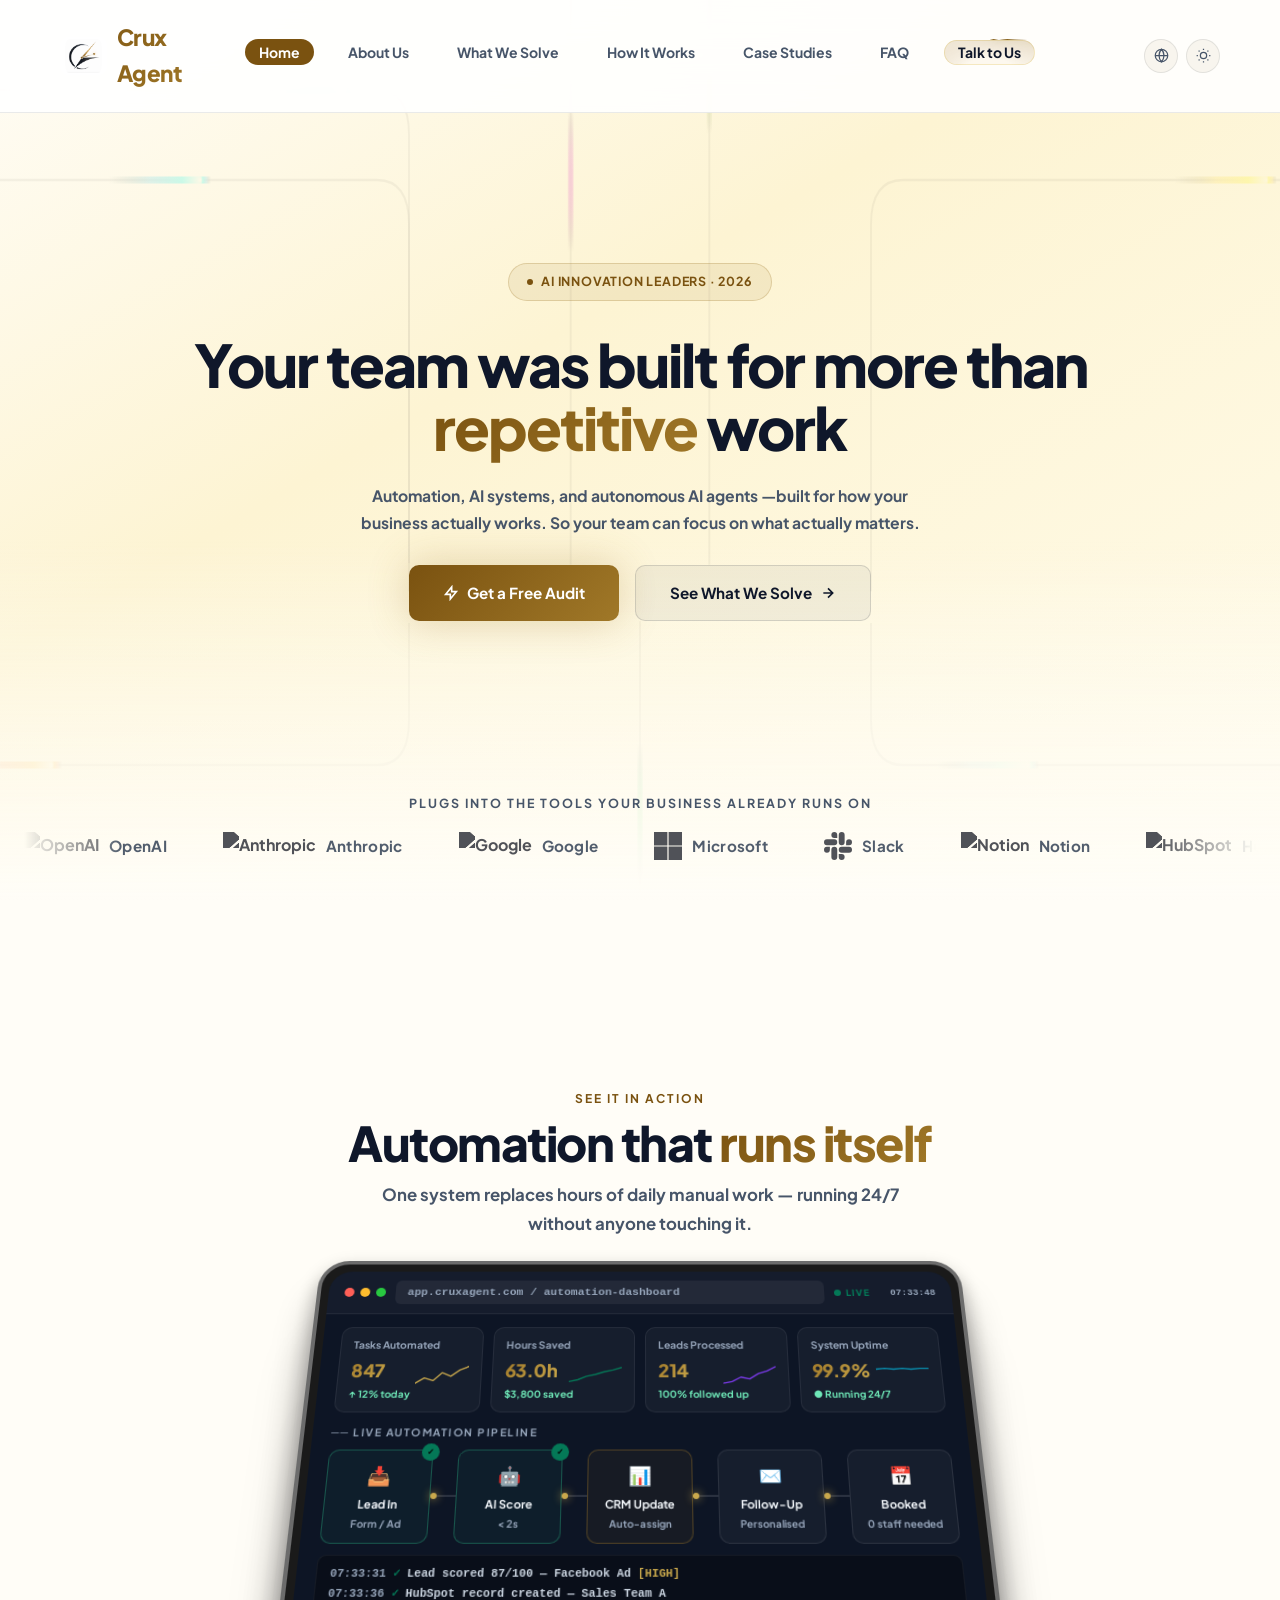
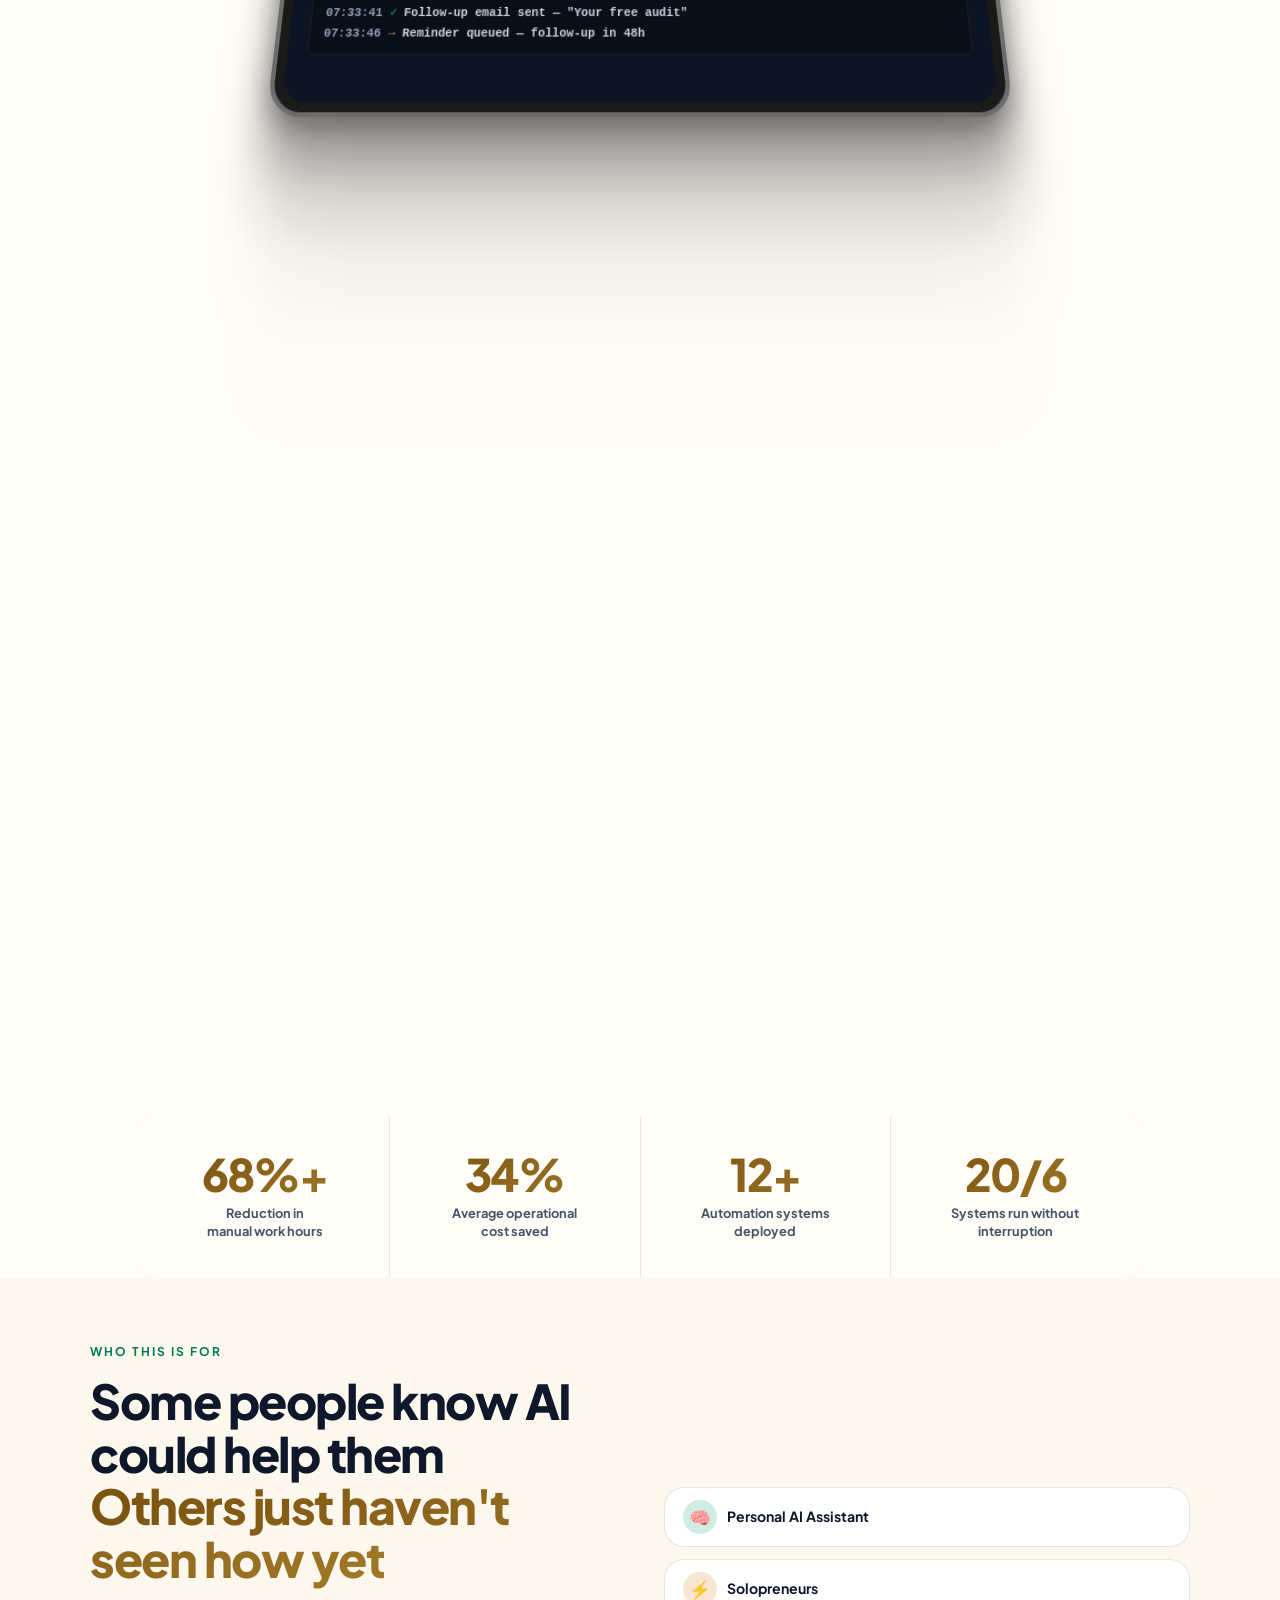
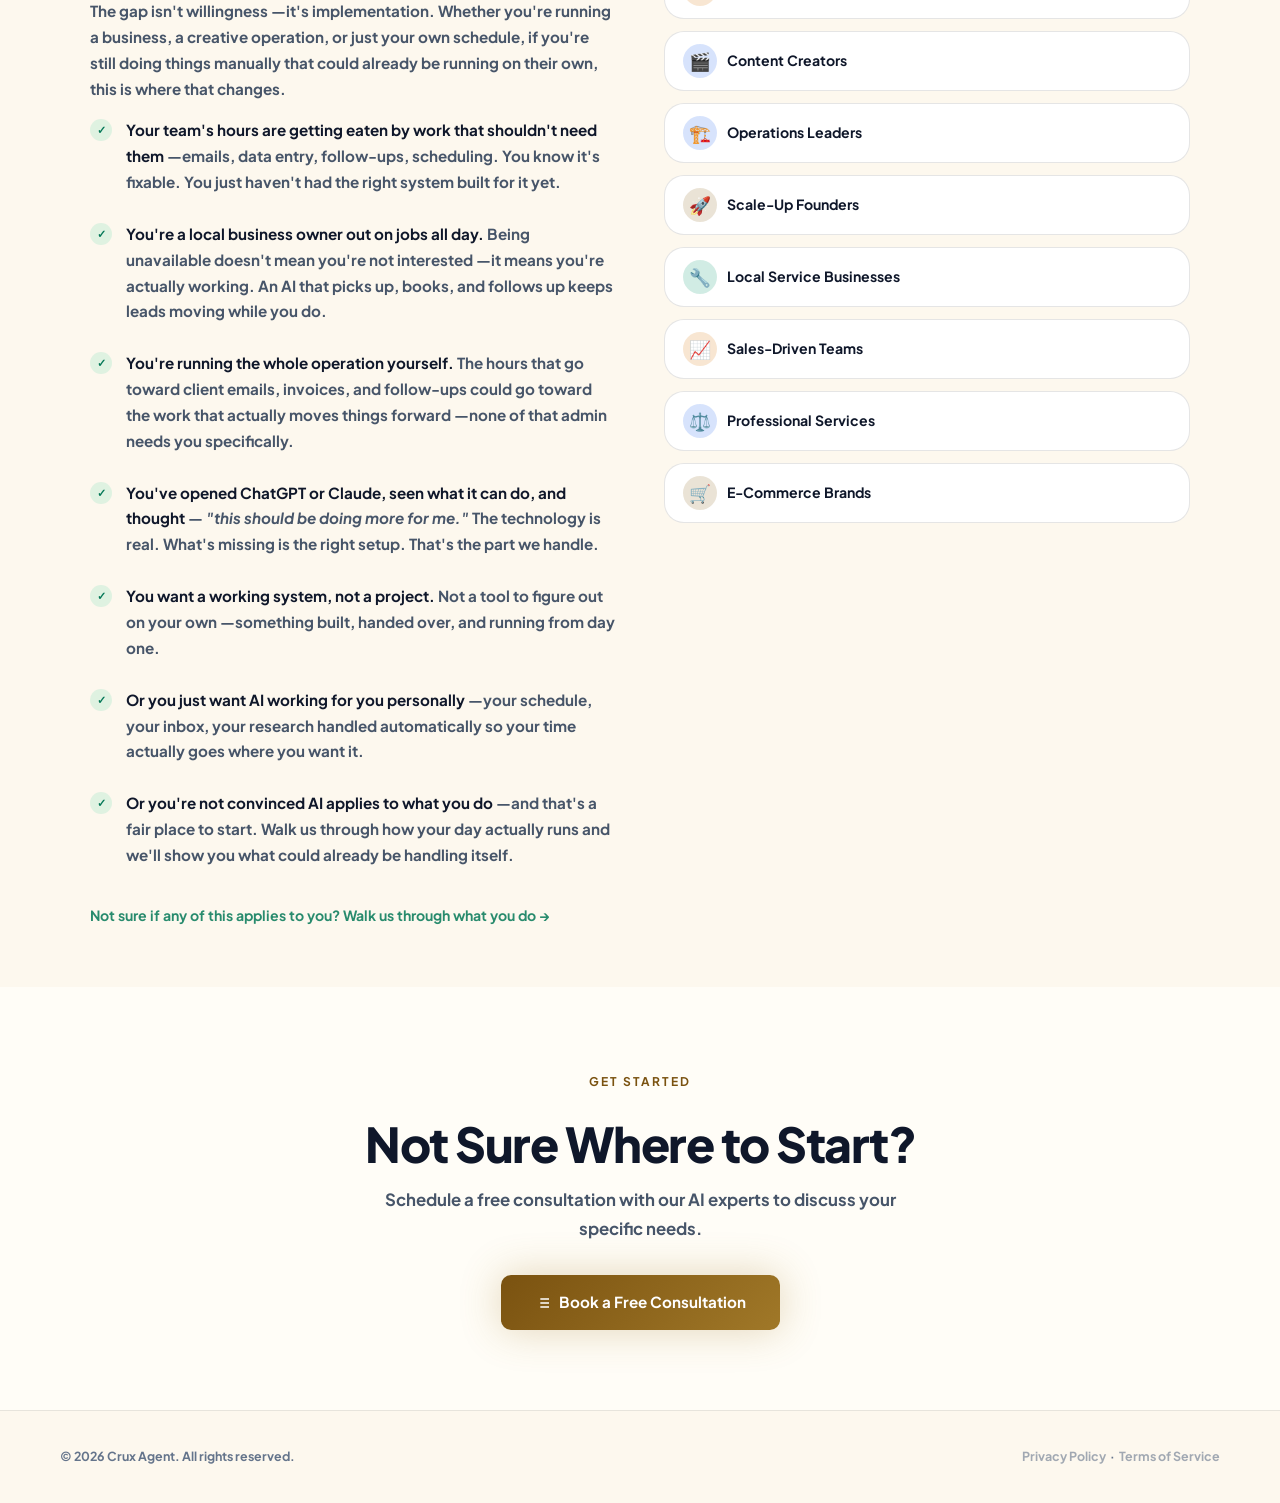
==== commit 5a0b2bb1: "Add files via upload" ====
--- a/index.html
+++ b/index.html
@@ -882,7 +882,12 @@
       card.style.transform = 'rotateX(' + lerp(20, 0, p) + 'deg) scale(' + lerp(1.05, 1, p) + ')';
       header.style.opacity = '1';
     }
-    // Scroll-position-driven animation — works on both mobile and desktop
+    // Mobile: no 3D animation — card shows flat at full height
+    if (window.innerWidth <= 960) {
+      header.style.opacity = '1';
+      return;
+    }
+    // Desktop: passive scroll-position-driven animation
     function onScroll() {
       var rect = showcase.getBoundingClientRect();
       var scrollRange = showcase.offsetHeight - window.innerHeight;
--- a/style.css
+++ b/style.css
@@ -1261,9 +1261,10 @@
       .stats-grid, .pain-grid { grid-template-columns: 1fr; }
       .for-grid, .about-wrap, .contact-wrap { grid-template-columns: 1fr; gap: 40px; }
       .for-right, .about-cards { grid-template-columns: 1fr 1fr; }
-      #scroll-showcase { height: 150vh; }
-      .scroll-perspective { position: sticky; top: 0; height: 100vh; padding: 4rem 1rem 1.5rem; }
-      .scroll-card-inner { height: 20rem; }
+      #scroll-showcase { height: auto; }
+      .scroll-perspective { position: relative; top: 0; height: auto; padding: 4rem 1rem 3rem; perspective: none; }
+      .scroll-card-inner { height: auto; overflow: visible; }
+      .scroll-card-wrap { transform: none !important; }
       .mockup-stat-row { grid-template-columns: repeat(2, 1fr); }
       .mockup-flow { gap: 0; overflow-x: auto; }
       .flow-node { padding: 8px 6px; min-width: 70px; }
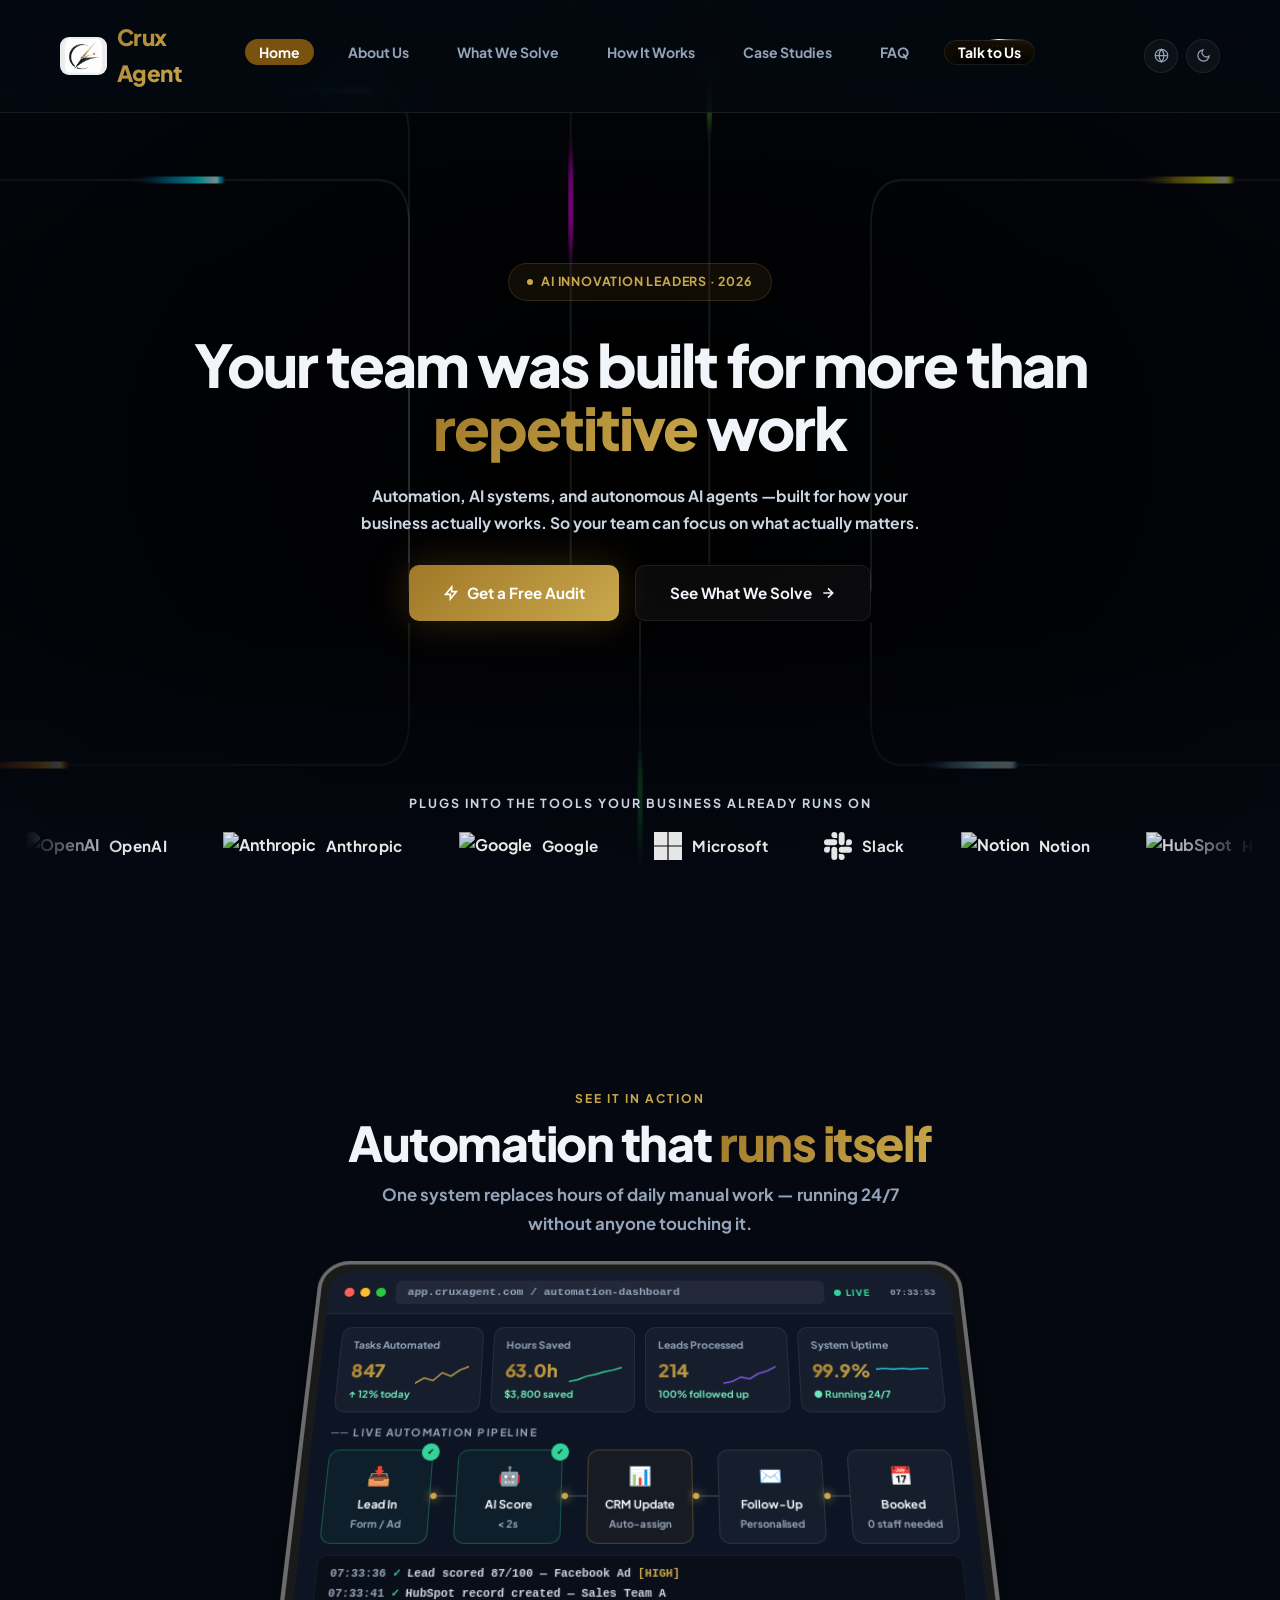
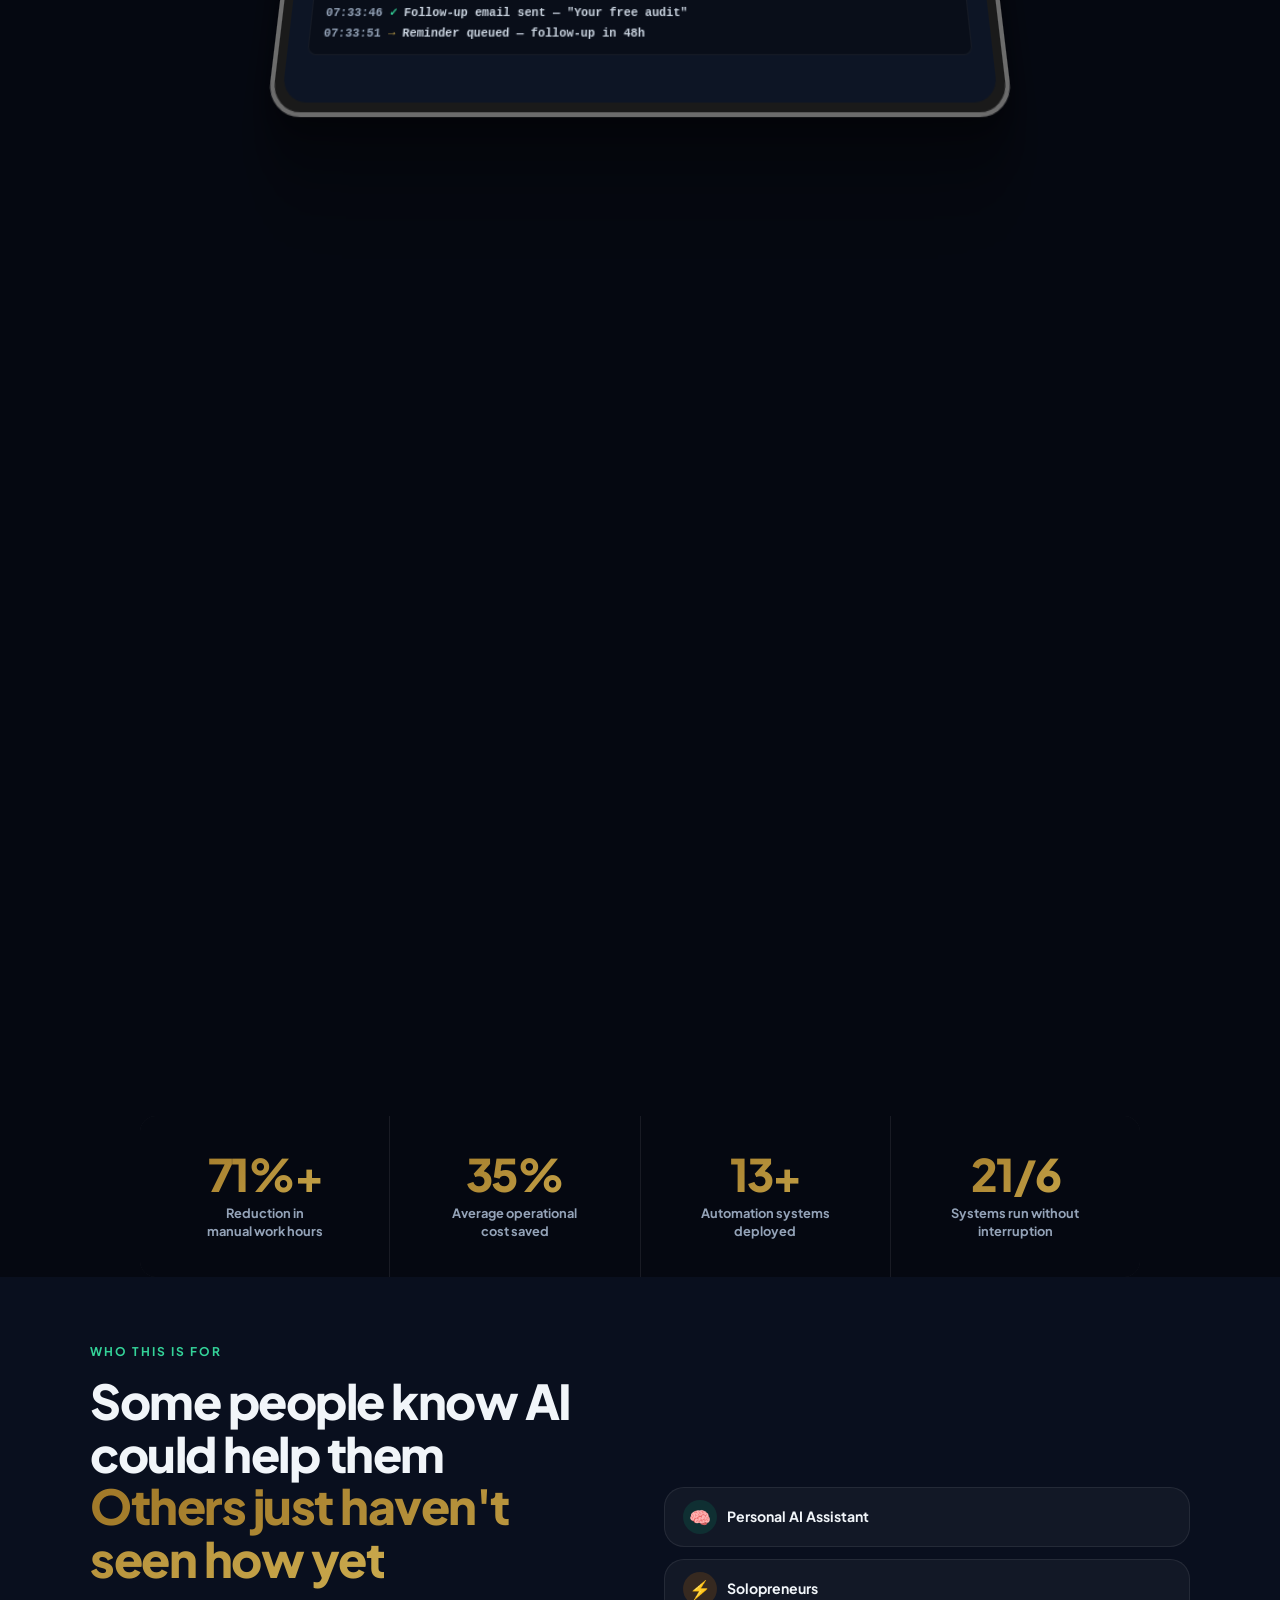
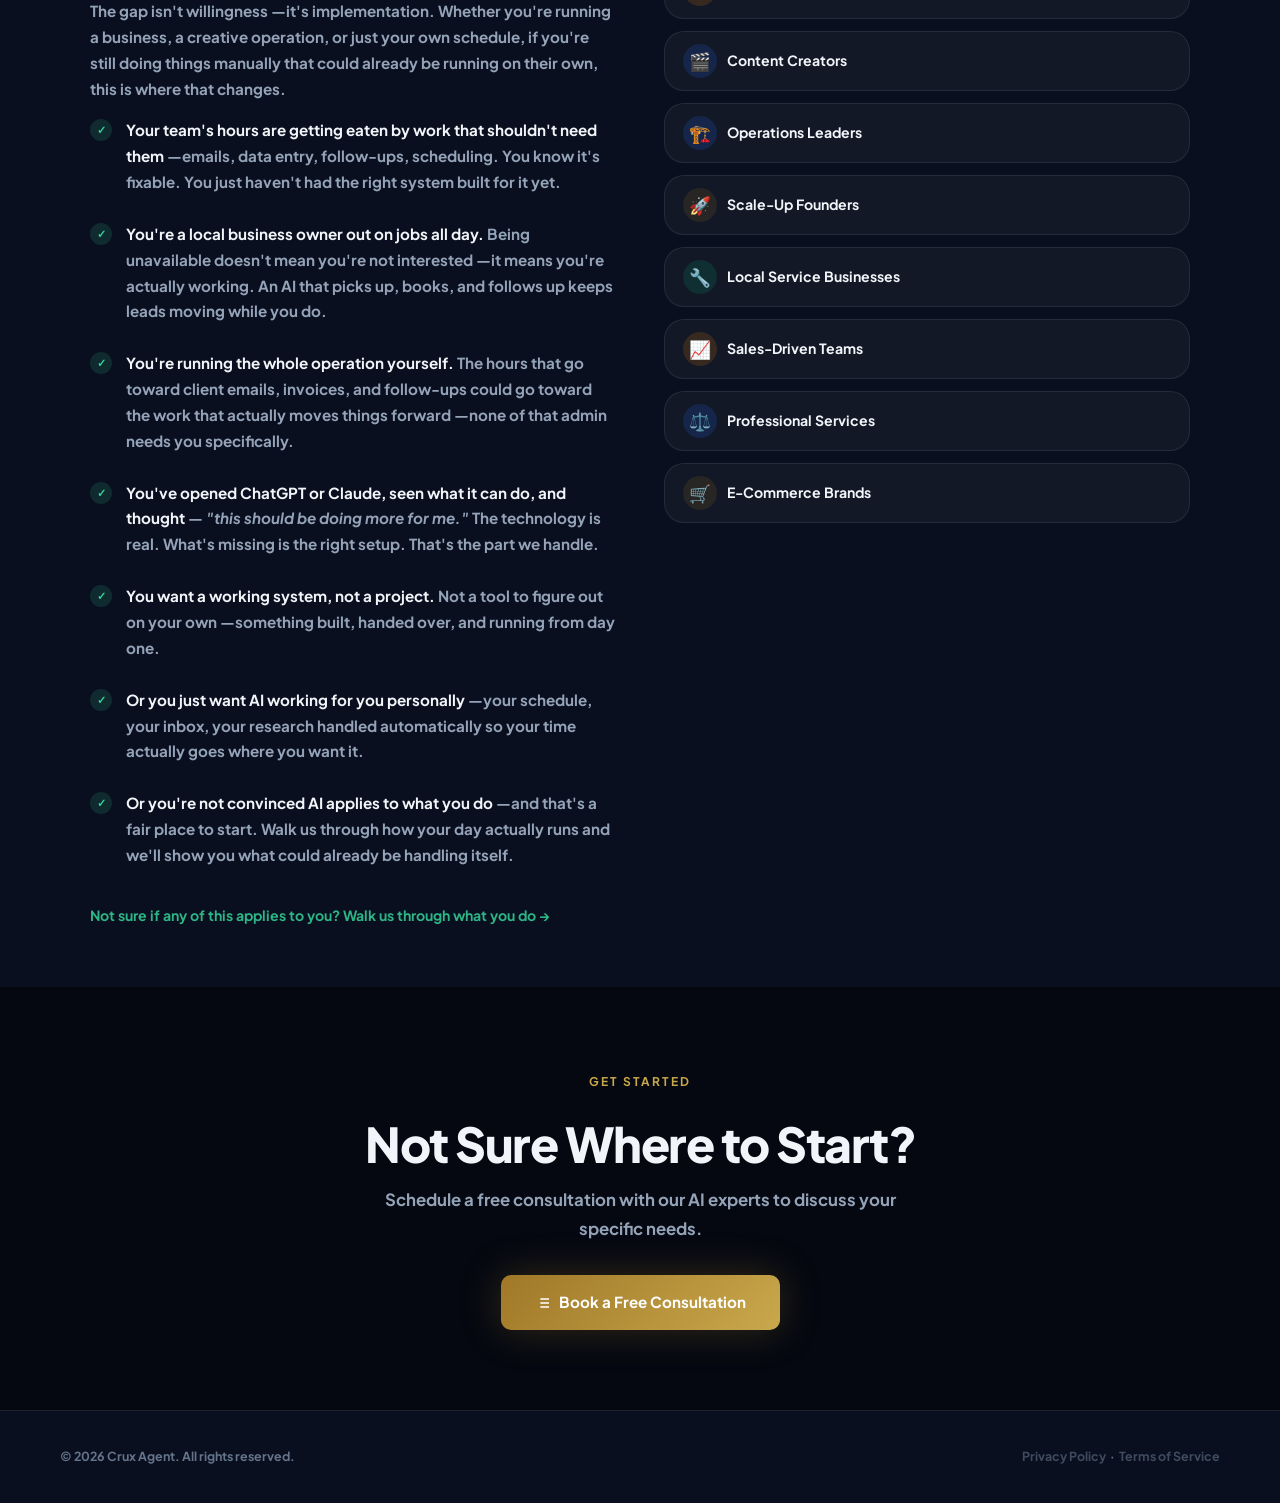
==== commit b9c62a83: "Add files via upload" ====
--- a/index.html
+++ b/index.html
@@ -1,5 +1,5 @@
 ﻿<!DOCTYPE html>
-<html lang="en" data-theme="light">
+<html lang="en" data-theme="dark">
 <head>
   <meta charset="UTF-8" />
   <meta name="viewport" content="width=device-width, initial-scale=1.0" />
@@ -546,7 +546,7 @@
     const icon = document.getElementById('themeIcon');
     const moonPath = '<path d="M21 12.79A9 9 0 1 1 11.21 3a7 7 0 0 0 9.79 9.79z"/>';
     const sunPath = '<circle cx="12" cy="12" r="5"/><path d="M12 1v2M12 21v2M4.22 4.22l1.42 1.42M18.36 18.36l1.42 1.42M1 12h2M21 12h2M4.22 19.78l1.42-1.42M18.36 5.64l1.42-1.42"/>';
-    const saved = localStorage.getItem('theme') || 'light';
+    const saved = localStorage.getItem('theme') || 'dark';
     apply(saved);
     btn.addEventListener('click', function(e) { e.stopPropagation(); var open = dropdown.classList.toggle('open'); btn.setAttribute('aria-expanded', open); });
     document.querySelectorAll('.theme-option').forEach(function(opt) { opt.addEventListener('click', function() { apply(opt.dataset.value); dropdown.classList.remove('open'); btn.setAttribute('aria-expanded', 'false'); }); });
--- a/style.css
+++ b/style.css
@@ -1265,6 +1265,7 @@
       .scroll-perspective { position: relative; top: 0; height: auto; padding: 4rem 1rem 3rem; perspective: none; }
       .scroll-card-inner { height: auto; overflow: visible; }
       .scroll-card-wrap { transform: none !important; }
+      .mockup-body { height: auto; overflow: visible; padding-bottom: 14px; }
       .mockup-stat-row { grid-template-columns: repeat(2, 1fr); }
       .mockup-flow { gap: 0; overflow-x: auto; }
       .flow-node { padding: 8px 6px; min-width: 70px; }
